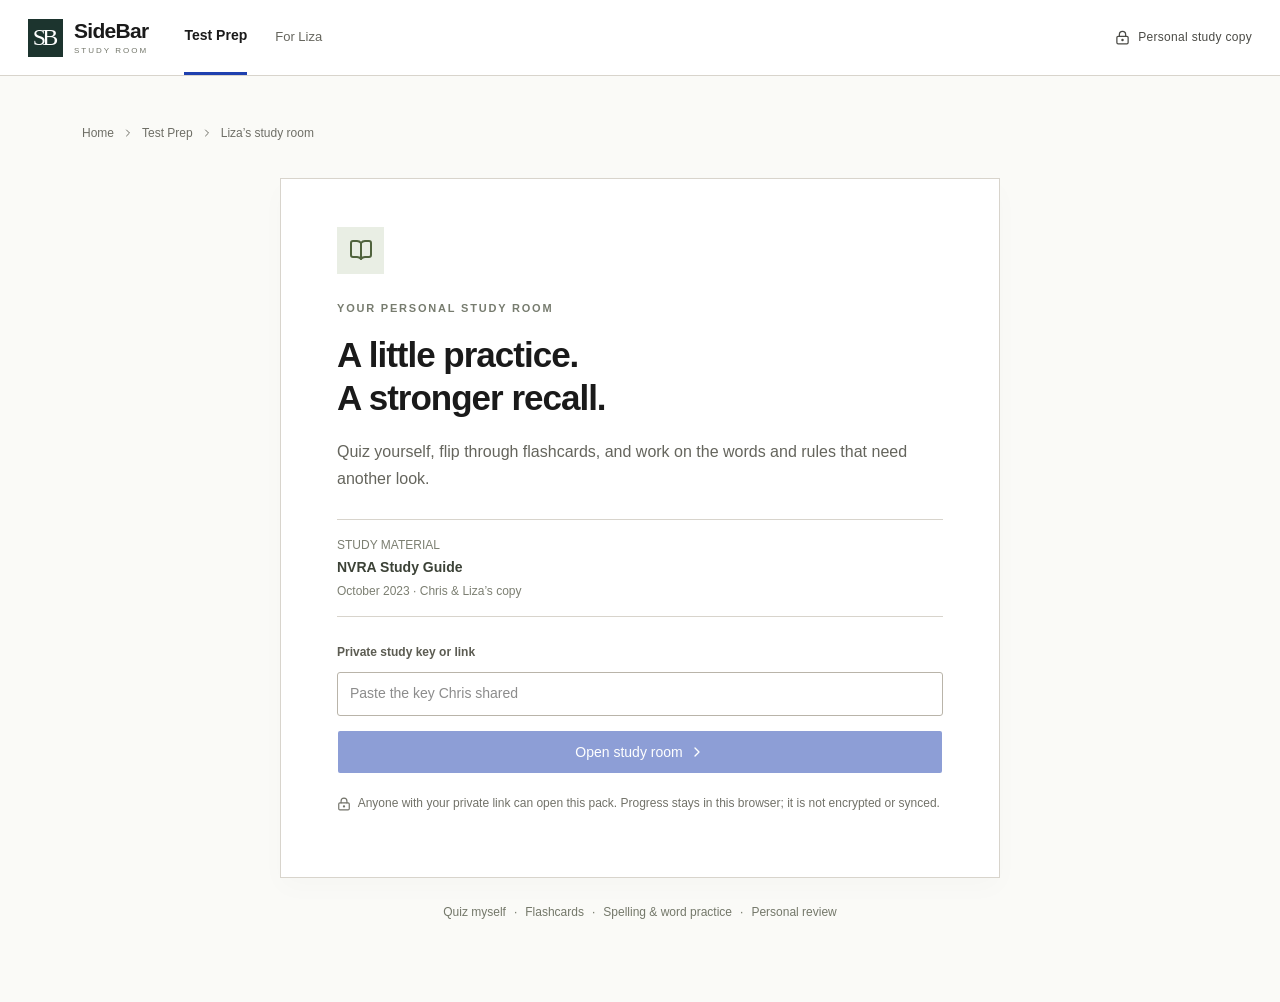
==== index.html @ a6dcaf0e "Publish encrypted personal study room" ====
<!doctype html>
<html lang="en"><head><meta charset="UTF-8"><meta name="viewport" content="width=device-width, initial-scale=1.0"><meta name="theme-color" content="#1E40AF"><meta name="robots" content="noindex,nofollow"><meta name="referrer" content="no-referrer"><meta name="description" content="Liza’s private SideBar study room: recall, review, and practice."><title>SideBar Study Room · Liza</title><link rel="icon" href="data:,">  <script type="module" crossorigin src="./assets/index-Ciuq599Y.js"></script>
  <link rel="stylesheet" crossorigin href="./assets/index-B7r6rp9U.css">
</head><body><div id="root"></div></body></html>
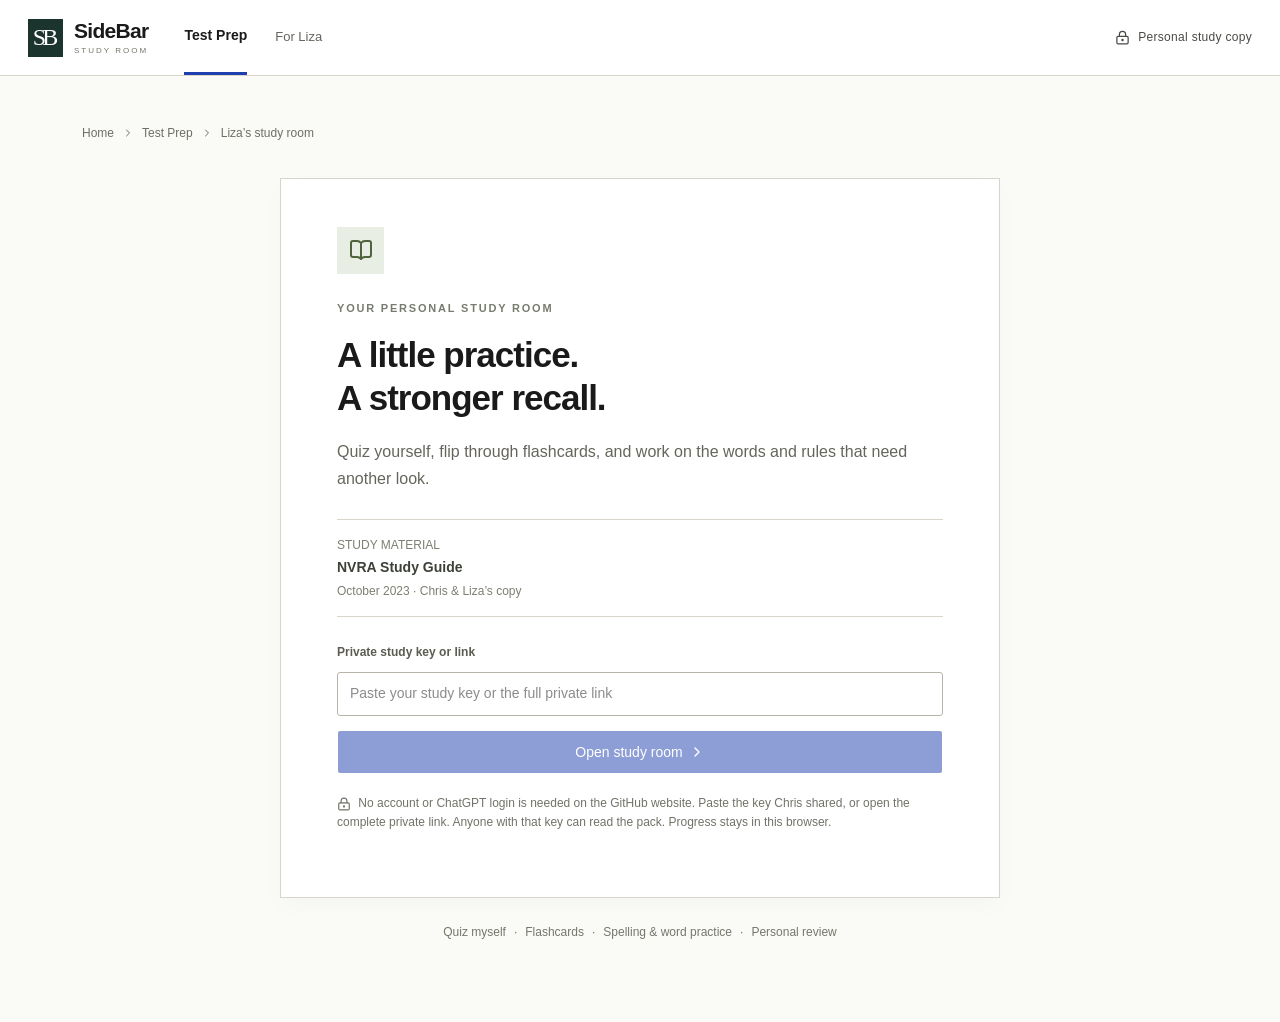
==== commit bf373c48: "Fix automatic unlock for existing tabs and add loading timeout" ====
--- a/index.html
+++ b/index.html
@@ -1,4 +1,4 @@
 <!doctype html>
-<html lang="en"><head><meta charset="UTF-8"><meta name="viewport" content="width=device-width, initial-scale=1.0"><meta name="theme-color" content="#1E40AF"><meta name="robots" content="noindex,nofollow"><meta name="referrer" content="no-referrer"><meta name="description" content="Liza’s private SideBar study room: recall, review, and practice."><title>SideBar Study Room · Liza</title><link rel="icon" href="data:,">  <script type="module" crossorigin src="./assets/index-Ciuq599Y.js"></script>
+<html lang="en"><head><meta charset="UTF-8"><meta name="viewport" content="width=device-width, initial-scale=1.0"><meta name="theme-color" content="#1E40AF"><meta name="robots" content="noindex,nofollow"><meta name="referrer" content="no-referrer"><meta name="description" content="Liza’s private SideBar study room: recall, review, and practice."><title>SideBar Study Room · Liza</title><link rel="icon" href="data:,">  <script type="module" crossorigin src="./assets/index-gXl28SLH.js"></script>
   <link rel="stylesheet" crossorigin href="./assets/index-B7r6rp9U.css">
 </head><body><div id="root"></div></body></html>
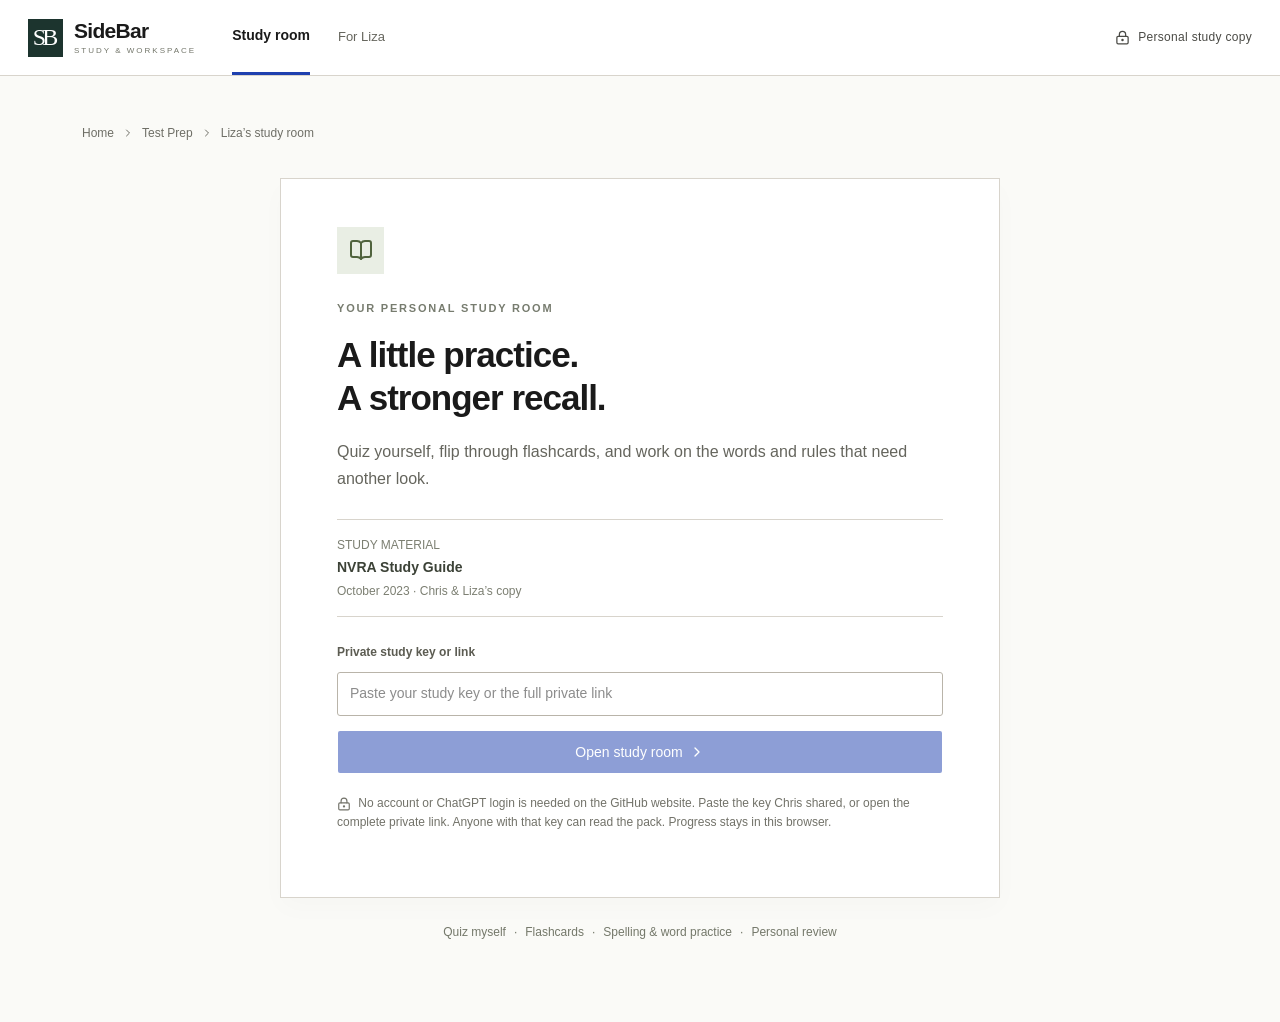
==== commit cbf21384: "Publish free SideBar workspace and CourtSim with encrypted study content" ====
--- a/index.html
+++ b/index.html
@@ -1,4 +1,4 @@
 <!doctype html>
-<html lang="en"><head><meta charset="UTF-8"><meta name="viewport" content="width=device-width, initial-scale=1.0"><meta name="theme-color" content="#1E40AF"><meta name="robots" content="noindex,nofollow"><meta name="referrer" content="no-referrer"><meta name="description" content="Liza’s private SideBar study room: recall, review, and practice."><title>SideBar Study Room · Liza</title><link rel="icon" href="data:,">  <script type="module" crossorigin src="./assets/index-gXl28SLH.js"></script>
-  <link rel="stylesheet" crossorigin href="./assets/index-B7r6rp9U.css">
+<html lang="en"><head><meta charset="UTF-8"><meta name="viewport" content="width=device-width, initial-scale=1.0"><meta name="theme-color" content="#1E40AF"><meta name="robots" content="noindex,nofollow"><meta name="referrer" content="no-referrer"><meta name="description" content="SideBar for Liza: study, source review, practice and an encrypted shared workspace."><title>SideBar · Liza’s Study Workspace</title><link rel="icon" href="data:,">  <script type="module" crossorigin src="./assets/index-SV2AcOSp.js"></script>
+  <link rel="stylesheet" crossorigin href="./assets/index-Dp8zLU5F.css">
 </head><body><div id="root"></div></body></html>
--- a/assets/index-Dp8zLU5F.css
+++ b/assets/index-Dp8zLU5F.css
@@ -0,0 +1 @@
+.workspace{color:#253140;font-family:Segoe UI,Arial,sans-serif}.ws-nav{background:#fbfcfe;border-bottom:1px solid #cbd5dc;flex-wrap:wrap;gap:4px;padding:10px max(18px,50vw - 610px);display:flex}.ws-nav button{font-size:14px}.ws-status{color:#244e6e;background:#eaf2f9;border-bottom:1px solid #cfdfed;align-items:center;gap:16px;padding:8px max(20px,50vw - 590px);font-size:14px;display:flex}.ws-status>span:first-child{align-items:center;gap:6px;display:flex}.ws-status button{text-decoration:underline}.ws-budget{margin-left:auto}.ws-main{max-width:1180px;margin:0 auto;padding:18px 24px 28px}.ws-toolbar{color:#596575;align-items:center;gap:5px;font-size:14px;display:flex}.ws-toolbar>span{margin-left:12px}.ws-heading{justify-content:space-between;align-items:center;gap:18px;margin:20px 0 24px;display:flex}.ws-heading h1{letter-spacing:-.6px;margin:7px 0;font-size:30px;font-weight:650;line-height:1.2}.ws-main p{margin:10px 0;font-size:16px;line-height:1.55}.ws-main h2{margin:24px 0 14px;font-size:21px;font-weight:650}.ws-main h3{font-size:18px;font-weight:600}.ws-meta{color:#5a6979;font-size:14px}.ws-home-grid{grid-template-columns:repeat(3,minmax(0,1fr));gap:14px;margin:18px 0 28px;display:grid}.ws-home-card{text-align:left;background:#fff;border:1px solid #bacbd8;border-top:3px solid #356e9a;flex-direction:column;gap:12px;min-height:160px;padding:24px 22px;display:flex;position:relative;box-shadow:0 2px 4px #283c4a08}.ws-home-card:hover{background:#f0f7ff;border-color:#3c77a7}.ws-home-card strong{color:#1c507d;font-size:21px;font-weight:600}.ws-home-card span{color:#586573;padding-right:15px;font-size:16px;line-height:1.5}.ws-home-card>svg{position:absolute;bottom:20px;right:14px}.ws-links{flex-wrap:wrap;gap:9px;margin:16px 0;display:flex}.ws-row{flex-wrap:wrap;align-items:center;gap:12px;display:flex}.ws-row>h3{flex:1}.ws-form{background:#fff;border:1px solid #c8d4dd;gap:18px;margin:20px 0;padding:24px;display:grid}.ws-form>button{justify-self:start}.ws-main label{flex-direction:column;gap:7px;margin:10px 0;font-size:15px;font-weight:600;display:flex}.ws-main input:not([type=checkbox]):not([type=range]),.ws-main textarea,.ws-main select{color:#253140;background:#fff;border:1px solid #9eafb9;border-radius:3px;min-width:0;max-width:100%;padding:10px 12px;font:400 16px/1.5 Segoe UI,sans-serif}.ws-main input:focus,.ws-main textarea:focus{outline-offset:2px;outline:2px solid #2b72b5}.ws-main textarea{resize:vertical;width:100%;min-height:115px}.ws-main .ws-large{min-height:300px}.ws-check{align-items:center;flex-direction:row!important;gap:10px!important;font-weight:400!important}.ws-check input{accent-color:#235d94;width:18px;height:18px}.ws-card{background:#fff;border:1px solid #cad5dd;border-radius:4px;margin:18px 0;padding:24px}.ws-card h2:first-child{margin-top:0}.ws-quote{white-space:pre-wrap;border-left:3px solid #9cb5cb;padding-left:16px}.ws-disclosure{color:#5e6a75;font-size:14px!important}.ws-warning{color:#74551f;background:#fff8e8;border-left:4px solid #b28630;padding:12px 15px}.ws-empty{text-align:center;background:#fcfdff;border:1px dashed #b5c5d2;margin-top:24px;padding:45px 20px}.ws-empty>svg{color:#7392aa;width:32px;height:32px;margin:auto}.ws-upload{text-align:center;cursor:pointer;border:2px dashed #9bb4c8;align-items:center;padding:30px;position:relative}.ws-upload span{color:#617082;font-weight:400}.ws-upload input{max-width:90%;border:0!important}.ws-two{grid-template-columns:1fr 1fr;gap:20px;display:grid}.ws-page-review{max-height:500px;margin:18px 0;padding-right:12px;overflow:auto}.ws-page-review textarea{min-height:190px}.ws-source-dialog{max-width:min(900px,95vw)!important}.ws-source-dialog pre{white-space:pre-wrap;background:#fafcfe;border:1px solid #d1dce3;max-height:65vh;padding:20px;font:16px/1.6 Segoe UI,sans-serif;overflow:auto}.ws-code{white-space:pre-wrap;word-break:break-all;background:#eef3f8;padding:16px;font:14px/1.6 monospace}.ws-job{z-index:5;background:#e8f3fd;border:1px solid #8aafca;margin:24px 0;padding:18px;position:sticky;bottom:10px;box-shadow:0 4px 20px #18364b15}.ws-job-failed,.ws-job-cancelled{background:#fff5e8;border-color:#d4b374}.ws-job-completed{background:#eaf5ef;border-color:#9ac2aa}.ws-game{background:#10141b;border:1px solid #aabbc8;width:100%;height:78vh;min-height:520px;margin:12px 0}.ws-main ul{padding-left:22px;font-size:16px;line-height:1.7;list-style:outside}.ws-main audio{width:100%}.ws-footer{color:#275c84;border-top:1px solid #c6d1d9;justify-content:space-between;margin-top:40px;padding-top:14px;font-size:14px;display:flex}.ws-card details{margin-top:16px;font-size:14px}.ws-main button:focus-visible{outline-offset:3px;outline:3px solid #4186b7}@media (width<=900px){.ws-home-grid{grid-template-columns:1fr 1fr}.ws-two{grid-template-columns:1fr}.ws-heading{flex-direction:column;align-items:flex-start;gap:4px}.ws-nav{padding:8px 12px}.ws-status{flex-wrap:wrap;padding:8px 16px}.ws-budget{margin-left:0}.ws-main{padding:14px 16px}}@media (width<=560px){.ws-home-grid{grid-template-columns:1fr}.ws-home-card{min-height:130px;padding:20px}.ws-form,.ws-card{padding:18px}.ws-row{flex-direction:column;align-items:flex-start}.ws-main h1{font-size:27px}.ws-game{min-height:450px}.ws-status{gap:8px}.ws-status span{font-size:13px}.ws-nav button{padding:8px!important}}@layer properties{@supports (((-webkit-hyphens:none)) and (not (margin-trim:inline))) or ((-moz-orient:inline) and (not (color:rgb(from red r g b)))){:root,:host{--shimmer-angle:20deg}*,:before,:after,::backdrop{--tw-translate-x:0;--tw-translate-y:0;--tw-translate-z:0;--tw-rotate-x:initial;--tw-rotate-y:initial;--tw-rotate-z:initial;--tw-skew-x:initial;--tw-skew-y:initial;--tw-scroll-snap-strictness:proximity;--tw-space-x-reverse:0;--tw-border-style:solid;--tw-leading:initial;--tw-font-weight:initial;--tw-tracking:initial;--tw-ordinal:initial;--tw-slashed-zero:initial;--tw-numeric-figure:initial;--tw-numeric-spacing:initial;--tw-numeric-fraction:initial;--tw-shadow:0 0 #0000;--tw-shadow-color:initial;--tw-shadow-alpha:100%;--tw-inset-shadow:0 0 #0000;--tw-inset-shadow-color:initial;--tw-inset-shadow-alpha:100%;--tw-ring-color:initial;--tw-ring-shadow:0 0 #0000;--tw-inset-ring-color:initial;--tw-inset-ring-shadow:0 0 #0000;--tw-ring-inset:initial;--tw-ring-offset-width:0px;--tw-ring-offset-color:#fff;--tw-ring-offset-shadow:0 0 #0000;--tw-outline-style:solid;--tw-blur:initial;--tw-brightness:initial;--tw-contrast:initial;--tw-grayscale:initial;--tw-hue-rotate:initial;--tw-invert:initial;--tw-opacity:initial;--tw-saturate:initial;--tw-sepia:initial;--tw-drop-shadow:initial;--tw-drop-shadow-color:initial;--tw-drop-shadow-alpha:100%;--tw-drop-shadow-size:initial;--tw-duration:initial;--tw-ease:initial;--tw-content:"";--tw-scale-x:1;--tw-scale-y:1;--tw-scale-z:1;--tw-backdrop-blur:initial;--tw-backdrop-brightness:initial;--tw-backdrop-contrast:initial;--tw-backdrop-grayscale:initial;--tw-backdrop-hue-rotate:initial;--tw-backdrop-invert:initial;--tw-backdrop-opacity:initial;--tw-backdrop-saturate:initial;--tw-backdrop-sepia:initial;--tw-animation-delay:0s;--tw-animation-direction:normal;--tw-animation-duration:initial;--tw-animation-fill-mode:none;--tw-animation-iteration-count:1;--tw-enter-blur:0;--tw-enter-opacity:1;--tw-enter-rotate:0;--tw-enter-scale:1;--tw-enter-translate-x:0;--tw-enter-translate-y:0;--tw-exit-blur:0;--tw-exit-opacity:1;--tw-exit-rotate:0;--tw-exit-scale:1;--tw-exit-translate-x:0;--tw-exit-translate-y:0;--scroll-fade-t:0px;--scroll-fade-b:0px;--scroll-fade-s:0px;--scroll-fade-e:0px;--scroll-fade-mask:initial;--shimmer-image:initial;--shimmer-text-fill:initial}}}@layer theme{:root,:host{--font-sans:var(--font-geist-sans);--color-black:#000;--color-white:#fff;--spacing:.25rem;--container-xs:20rem;--container-sm:24rem;--text-xs:.75rem;--text-xs--line-height:calc(1 / .75);--text-sm:.875rem;--text-sm--line-height:calc(1.25 / .875);--text-base:1rem;--text-base--line-height:calc(1.5 / 1);--font-weight-normal:400;--font-weight-medium:500;--tracking-tight:-.025em;--tracking-widest:.1em;--leading-tight:1.25;--leading-snug:1.375;--leading-normal:1.5;--leading-relaxed:1.625;--radius-md:calc(var(--radius) * .8);--ease-in-out:cubic-bezier(.4, 0, .2, 1);--animate-spin:spin 1s linear infinite;--animate-pulse:pulse 2s cubic-bezier(.4, 0, .6, 1) infinite;--blur-xs:4px;--aspect-video:16 / 9;--default-transition-duration:.15s;--default-transition-timing-function:cubic-bezier(.4, 0, .2, 1);--default-font-family:var(--font-geist-sans);--default-mono-font-family:var(--font-geist-mono);--color-border:var(--border);--color-popover:var(--popover)}}@layer base{*,:after,:before,::backdrop{box-sizing:border-box;border:0 solid;margin:0;padding:0}::file-selector-button{box-sizing:border-box;border:0 solid;margin:0;padding:0}html,:host{-webkit-text-size-adjust:100%;tab-size:4;line-height:1.5;font-family:var(--default-font-family,ui-sans-serif, system-ui, sans-serif, "Apple Color Emoji", "Segoe UI Emoji", "Segoe UI Symbol", "Noto Color Emoji");font-feature-settings:var(--default-font-feature-settings,normal);font-variation-settings:var(--default-font-variation-settings,normal);-webkit-tap-highlight-color:transparent}hr{height:0;color:inherit;border-top-width:1px}abbr:where([title]){-webkit-text-decoration:underline dotted;text-decoration:underline dotted}h1,h2,h3,h4,h5,h6{font-size:inherit;font-weight:inherit}a{color:inherit;-webkit-text-decoration:inherit;-webkit-text-decoration:inherit;-webkit-text-decoration:inherit;-webkit-text-decoration:inherit;text-decoration:inherit}b,strong{font-weight:bolder}code,kbd,samp,pre{font-family:var(--default-mono-font-family,ui-monospace, SFMono-Regular, Menlo, Monaco, Consolas, "Liberation Mono", "Courier New", monospace);font-feature-settings:var(--default-mono-font-feature-settings,normal);font-variation-settings:var(--default-mono-font-variation-settings,normal);font-size:1em}small{font-size:80%}sub,sup{vertical-align:baseline;font-size:75%;line-height:0;position:relative}sub{bottom:-.25em}sup{top:-.5em}table{text-indent:0;border-color:inherit;border-collapse:collapse}:-moz-focusring{outline:auto}progress{vertical-align:baseline}summary{display:list-item}ol,ul,menu{list-style:none}img,svg,video,canvas,audio,iframe,embed,object{vertical-align:middle;display:block}img,video{max-width:100%;height:auto}button,input,select,optgroup,textarea{font:inherit;font-feature-settings:inherit;font-variation-settings:inherit;letter-spacing:inherit;color:inherit;opacity:1;background-color:#0000;border-radius:0}::file-selector-button{font:inherit;font-feature-settings:inherit;font-variation-settings:inherit;letter-spacing:inherit;color:inherit;opacity:1;background-color:#0000;border-radius:0}:where(select:is([multiple],[size])) optgroup{font-weight:bolder}:where(select:is([multiple],[size])) optgroup option{padding-inline-start:20px}::file-selector-button{margin-inline-end:4px}::placeholder{opacity:1}@supports (not ((-webkit-appearance:-apple-pay-button))) or (contain-intrinsic-size:1px){::placeholder{color:currentColor}@supports (color:color-mix(in lab, red, red)){::placeholder{color:color-mix(in oklab, currentcolor 50%, transparent)}}}textarea{resize:vertical}::-webkit-search-decoration{-webkit-appearance:none}::-webkit-date-and-time-value{min-height:1lh;text-align:inherit}::-webkit-datetime-edit{display:inline-flex}::-webkit-datetime-edit-fields-wrapper{padding:0}::-webkit-datetime-edit{padding-block:0}::-webkit-datetime-edit-year-field{padding-block:0}::-webkit-datetime-edit-month-field{padding-block:0}::-webkit-datetime-edit-day-field{padding-block:0}::-webkit-datetime-edit-hour-field{padding-block:0}::-webkit-datetime-edit-minute-field{padding-block:0}::-webkit-datetime-edit-second-field{padding-block:0}::-webkit-datetime-edit-millisecond-field{padding-block:0}::-webkit-datetime-edit-meridiem-field{padding-block:0}::-webkit-calendar-picker-indicator{line-height:1}:-moz-ui-invalid{box-shadow:none}button,input:where([type=button],[type=reset],[type=submit]){appearance:button}::file-selector-button{appearance:button}::-webkit-inner-spin-button{height:auto}::-webkit-outer-spin-button{height:auto}[hidden]:where(:not([hidden=until-found])){display:none!important}*{border-color:var(--border);outline-color:var(--ring)}@supports (color:color-mix(in lab, red, red)){*{outline-color:color-mix(in oklab, var(--ring) 50%, transparent)}}body{background-color:var(--background);color:var(--foreground)}html{font-family:var(--font-geist-sans)}}@layer components;@layer utilities{.\@container\/card-header{container:card-header/inline-size}.\@container\/field-group{container:field-group/inline-size}.pointer-events-auto{pointer-events:auto}.pointer-events-none{pointer-events:none}.collapse{visibility:collapse}.invisible{visibility:hidden}.visible{visibility:visible}.sr-only{clip-path:inset(50%);white-space:nowrap;border-width:0;width:1px;height:1px;margin:-1px;padding:0;position:absolute;overflow:hidden}.absolute{position:absolute}.fixed{position:fixed}.relative{position:relative}.static{position:static}.inset-0{inset:calc(var(--spacing) * 0)}.inset-x-0{inset-inline:calc(var(--spacing) * 0)}.inset-x-4{inset-inline:calc(var(--spacing) * 4)}.inset-y-0{inset-block:calc(var(--spacing) * 0)}.inset-s-1\/2{inset-inline-start:50%}.start{inset-inline-start:var(--spacing)}.end{inset-inline-end:var(--spacing)}.-top-12{top:calc(var(--spacing) * -12)}.top-0{top:calc(var(--spacing) * 0)}.top-1\.5{top:calc(var(--spacing) * 1.5)}.top-1\/2{top:50%}.top-1\/3{top:33.3333%}.top-2{top:calc(var(--spacing) * 2)}.top-3{top:calc(var(--spacing) * 3)}.top-3\.5{top:calc(var(--spacing) * 3.5)}.top-\[60\%\]{top:60%}.top-full{top:100%}.top-px{top:1px}.-right-12{right:calc(var(--spacing) * -12)}.right-0{right:calc(var(--spacing) * 0)}.right-1{right:calc(var(--spacing) * 1)}.right-2{right:calc(var(--spacing) * 2)}.right-2\.5{right:calc(var(--spacing) * 2.5)}.right-3{right:calc(var(--spacing) * 3)}.-bottom-12{bottom:calc(var(--spacing) * -12)}.bottom-0{bottom:calc(var(--spacing) * 0)}.bottom-4{bottom:calc(var(--spacing) * 4)}.-left-12{left:calc(var(--spacing) * -12)}.left-1\.5{left:calc(var(--spacing) * 1.5)}.left-1\/2{left:50%}.left-3{left:calc(var(--spacing) * 3)}.isolate{isolation:isolate}.z-0{z-index:0}.z-1{z-index:1}.z-10{z-index:10}.z-20{z-index:20}.z-50{z-index:50}.z-\[calc\(1000-var\(--toast-index\)\)\]{z-index:calc(1000 - var(--toast-index))}.order-first{order:-9999}.order-last{order:9999}.col-start-2{grid-column-start:2}.row-span-2{grid-row:span 2/span 2}.row-start-1{grid-row-start:1}.container{width:100%}@media (width>=40rem){.container{max-width:40rem}}@media (width>=48rem){.container{max-width:48rem}}@media (width>=64rem){.container{max-width:64rem}}@media (width>=80rem){.container{max-width:80rem}}@media (width>=96rem){.container{max-width:96rem}}.m-\(--drawer-inset\,0px\){margin:var(--drawer-inset,0px)}.-mx-1{margin-inline:calc(var(--spacing) * -1)}.-mx-4{margin-inline:calc(var(--spacing) * -4)}.mx-2{margin-inline:calc(var(--spacing) * 2)}.mx-3\.5{margin-inline:calc(var(--spacing) * 3.5)}.mx-auto{margin-inline:auto}.-my-2{margin-block:calc(var(--spacing) * -2)}.my-0\.5{margin-block:calc(var(--spacing) * .5)}.my-1{margin-block:calc(var(--spacing) * 1)}.my-2{margin-block:calc(var(--spacing) * 2)}.my-auto{margin-block:auto}.-mt-4{margin-top:calc(var(--spacing) * -4)}.mt-0\.5{margin-top:calc(var(--spacing) * .5)}.mt-2{margin-top:calc(var(--spacing) * 2)}.mt-4{margin-top:calc(var(--spacing) * 4)}.mt-auto{margin-top:auto}.-mb-4{margin-bottom:calc(var(--spacing) * -4)}.mb-1\.5{margin-bottom:calc(var(--spacing) * 1.5)}.mb-2{margin-bottom:calc(var(--spacing) * 2)}.-ml-1{margin-left:calc(var(--spacing) * -1)}.-ml-4{margin-left:calc(var(--spacing) * -4)}.ml-1{margin-left:calc(var(--spacing) * 1)}.ml-4{margin-left:calc(var(--spacing) * 4)}.ml-auto{margin-left:auto}.line-clamp-1{-webkit-line-clamp:1;-webkit-box-orient:vertical;display:-webkit-box;overflow:hidden}.line-clamp-2{-webkit-line-clamp:2;-webkit-box-orient:vertical;display:-webkit-box;overflow:hidden}.no-scrollbar{-ms-overflow-style:none;scrollbar-width:none}.no-scrollbar::-webkit-scrollbar{display:none}.block{display:block}.flex{display:flex}.grid{display:grid}.hidden{display:none}.inline{display:inline}.inline-flex{display:inline-flex}.table{display:table}.table-caption{display:table-caption}.table-cell{display:table-cell}.table-row{display:table-row}.field-sizing-content{field-sizing:content}.aspect-\(--ratio\){aspect-ratio:var(--ratio)}.aspect-square{aspect-ratio:1}.aspect-video{aspect-ratio:var(--aspect-video)}.size-\(--cell-size\){width:var(--cell-size);height:var(--cell-size)}.size-2{width:calc(var(--spacing) * 2);height:calc(var(--spacing) * 2)}.size-2\.5{width:calc(var(--spacing) * 2.5);height:calc(var(--spacing) * 2.5)}.size-3{width:calc(var(--spacing) * 3);height:calc(var(--spacing) * 3)}.size-4{width:calc(var(--spacing) * 4);height:calc(var(--spacing) * 4)}.size-5{width:calc(var(--spacing) * 5);height:calc(var(--spacing) * 5)}.size-6{width:calc(var(--spacing) * 6);height:calc(var(--spacing) * 6)}.size-7{width:calc(var(--spacing) * 7);height:calc(var(--spacing) * 7)}.size-8{width:calc(var(--spacing) * 8);height:calc(var(--spacing) * 8)}.size-9{width:calc(var(--spacing) * 9);height:calc(var(--spacing) * 9)}.size-10{width:calc(var(--spacing) * 10);height:calc(var(--spacing) * 10)}.size-auto{width:auto;height:auto}.size-full{width:100%;height:100%}.h-\(--accordion-panel-height\){height:var(--accordion-panel-height)}.h-\(--cell-size\){height:var(--cell-size)}.h-\(--drawer-content-height\){height:var(--drawer-content-height)}.h-\(--height\){height:var(--height)}.h-\(--popup-height\){height:var(--popup-height)}.h-\(--positioner-height\){height:var(--positioner-height)}.h-1{height:calc(var(--spacing) * 1)}.h-1\.5{height:calc(var(--spacing) * 1.5)}.h-2{height:calc(var(--spacing) * 2)}.h-2\.5{height:calc(var(--spacing) * 2.5)}.h-4{height:calc(var(--spacing) * 4)}.h-5{height:calc(var(--spacing) * 5)}.h-6{height:calc(var(--spacing) * 6)}.h-7{height:calc(var(--spacing) * 7)}.h-8{height:calc(var(--spacing) * 8)}.h-8\!{height:calc(var(--spacing) * 8)!important}.h-9{height:calc(var(--spacing) * 9)}.h-10{height:calc(var(--spacing) * 10)}.h-12{height:calc(var(--spacing) * 12)}.h-\[calc\(--spacing\(5\.25\)\)\]{height:calc(calc(var(--spacing) * 5.25))}.h-\[calc\(100\%-1px\)\]{height:calc(100% - 1px)}.h-auto{height:auto}.h-full{height:100%}.h-max{height:max-content}.h-px{height:1px}.h-svh{height:100svh}.max-h-\(--available-height\){max-height:var(--available-height)}.max-h-\(--drawer-content-max-height\,none\){max-height:var(--drawer-content-max-height,none)}.max-h-72{max-height:calc(var(--spacing) * 72)}.max-h-\[min\(calc\(--spacing\(72\)---spacing\(9\)\)\,calc\(var\(--available-height\)---spacing\(9\)\)\)\]{max-height:min(calc(calc(var(--spacing) * 72) - calc(var(--spacing) * 9)), calc(var(--available-height) - calc(var(--spacing) * 9)))}.min-h-0{min-height:calc(var(--spacing) * 0)}.min-h-4{min-height:calc(var(--spacing) * 4)}.min-h-8{min-height:calc(var(--spacing) * 8)}.min-h-16{min-height:calc(var(--spacing) * 16)}.min-h-dvh{min-height:100dvh}.min-h-full{min-height:100%}.min-h-svh{min-height:100svh}.w-\(--anchor-width\){width:var(--anchor-width)}.w-\(--cell-size\){width:var(--cell-size)}.w-\(--drawer-content-width\,auto\){width:var(--drawer-content-width,auto)}.w-\(--popup-width\){width:var(--popup-width)}.w-\(--positioner-width\){width:var(--positioner-width)}.w-\(--sidebar-width\){width:var(--sidebar-width)}.w-0{width:calc(var(--spacing) * 0)}.w-1{width:calc(var(--spacing) * 1)}.w-2{width:calc(var(--spacing) * 2)}.w-2\.5{width:calc(var(--spacing) * 2.5)}.w-4{width:calc(var(--spacing) * 4)}.w-5{width:calc(var(--spacing) * 5)}.w-10{width:calc(var(--spacing) * 10)}.w-24{width:calc(var(--spacing) * 24)}.w-64{width:calc(var(--spacing) * 64)}.w-72{width:calc(var(--spacing) * 72)}.w-auto{width:auto}.w-fit{width:fit-content}.w-full{width:100%}.w-max{width:max-content}.w-px{width:1px}.max-w-\(--available-width\){max-width:var(--available-width)}.max-w-\(--skeleton-width\){max-width:var(--skeleton-width)}.max-w-\[80\%\]{max-width:80%}.max-w-\[calc\(100\%-2rem\)\]{max-width:calc(100% - 2rem)}.max-w-full{max-width:100%}.max-w-max{max-width:max-content}.max-w-sm{max-width:var(--container-sm)}.max-w-xs{max-width:var(--container-xs)}.min-w-\(--cell-size\){min-width:var(--cell-size)}.min-w-0{min-width:calc(var(--spacing) * 0)}.min-w-5{min-width:calc(var(--spacing) * 5)}.min-w-7{min-width:calc(var(--spacing) * 7)}.min-w-8{min-width:calc(var(--spacing) * 8)}.min-w-9{min-width:calc(var(--spacing) * 9)}.min-w-16{min-width:calc(var(--spacing) * 16)}.min-w-32{min-width:calc(var(--spacing) * 32)}.min-w-36{min-width:calc(var(--spacing) * 36)}.min-w-40{min-width:calc(var(--spacing) * 40)}.min-w-\[96px\]{min-width:96px}.min-w-\[calc\(var\(--anchor-width\)\+--spacing\(7\)\)\]{min-width:calc(var(--anchor-width) + calc(var(--spacing) * 7))}.flex-1{flex:1}.shrink-0{flex-shrink:0}.grow{flex-grow:1}.grow-0{flex-grow:0}.basis-full{flex-basis:100%}.caption-bottom{caption-side:bottom}.border-collapse{border-collapse:collapse}.origin-\(--transform-origin\){transform-origin:var(--transform-origin)}.origin-bottom{transform-origin:bottom}.-translate-x-1\/2{--tw-translate-x:calc(calc(1 / 2 * 100%) * -1);translate:var(--tw-translate-x) var(--tw-translate-y)}.-translate-x-px{--tw-translate-x:-1px;translate:var(--tw-translate-x) var(--tw-translate-y)}.translate-x-px{--tw-translate-x:1px;translate:var(--tw-translate-x) var(--tw-translate-y)}.-translate-y-1\/2{--tw-translate-y:calc(calc(1 / 2 * 100%) * -1);translate:var(--tw-translate-x) var(--tw-translate-y)}.-translate-y-3\/4{--tw-translate-y:calc(calc(3 / 4 * 100%) * -1);translate:var(--tw-translate-x) var(--tw-translate-y)}.translate-y-0{--tw-translate-y:calc(var(--spacing) * 0);translate:var(--tw-translate-x) var(--tw-translate-y)}.translate-y-3\/4{--tw-translate-y:calc(3 / 4 * 100%);translate:var(--tw-translate-x) var(--tw-translate-y)}.translate-y-\[calc\(-50\%-2px\)\]{--tw-translate-y:calc(-50% - 2px);translate:var(--tw-translate-x) var(--tw-translate-y)}.rotate-45{rotate:45deg}.rotate-90{rotate:90deg}.\[transform\:translateX\(var\(--toast-swipe-movement-x\)\)_translateY\(calc\(var\(--toast-swipe-movement-y\)-\(var\(--toast-index\)\*var\(--peek\)\)-\(var\(--shrink\)\*var\(--height\)\)\)\)_scale\(var\(--scale\)\)\]{transform:translateX(var(--toast-swipe-movement-x)) translateY(calc(var(--toast-swipe-movement-y) - (var(--toast-index) * var(--peek)) - (var(--shrink) * var(--height)))) scale(var(--scale))}.transform-\[translate3d\(var\(--translate-x\,0px\)\,var\(--translate-y\,0px\)\,0\)_scale\(var\(--stack-scale\)\)\]{transform:translate3d(var(--translate-x,0px),var(--translate-y,0px),0) scale(var(--stack-scale))}.scroll-fade-x{--_scroll-fade-size-s:var(--scroll-fade-s-size,var(--scroll-fade-size,min(12%, calc(var(--spacing) * 10))));--_scroll-fade-size-e:var(--scroll-fade-e-size,var(--scroll-fade-size,min(12%, calc(var(--spacing) * 10))));--scroll-fade-inline:linear-gradient(to right, transparent 0, #000 var(--scroll-fade-s,0px), #000 calc(100% - var(--scroll-fade-e,0px)), transparent 100%)}.scroll-fade-x:where([dir=rtl],[dir=rtl] *){--scroll-fade-inline:linear-gradient(to left, transparent 0, #000 var(--scroll-fade-s,0px), #000 calc(100% - var(--scroll-fade-e,0px)), transparent 100%)}.scroll-fade-x{-webkit-mask-image:var(--scroll-fade-mask,var(--scroll-fade-inline));-webkit-mask-image:var(--scroll-fade-mask,var(--scroll-fade-inline));-webkit-mask-image:var(--scroll-fade-mask,var(--scroll-fade-inline));-webkit-mask-image:var(--scroll-fade-mask,var(--scroll-fade-inline));mask-image:var(--scroll-fade-mask,var(--scroll-fade-inline));-webkit-mask-composite:source-in;-webkit-mask-composite:source-in;-webkit-mask-composite:source-in;-webkit-mask-repeat:no-repeat;mask-repeat:no-repeat;-webkit-mask-composite:source-in;mask-composite:intersect}@supports (animation-timeline:scroll()){.scroll-fade-x{animation:1ms ease-in-out scroll-fade-reveal-s,1ms ease-in-out scroll-fade-reveal-e;animation-timeline:scroll(self inline),scroll(self inline);animation-range:0 var(--scroll-fade-reveal,calc(var(--spacing) * 24)), calc(100% - var(--scroll-fade-reveal,calc(var(--spacing) * 24))) 100%;animation-fill-mode:both}}@supports not (animation-timeline:scroll()){.scroll-fade-x{--scroll-fade-s:var(--_scroll-fade-size-s);--scroll-fade-e:var(--_scroll-fade-size-e)}}.scroll-fade-b{--_scroll-fade-size-b:var(--scroll-fade-b-size,var(--scroll-fade-size,min(12%, calc(var(--spacing) * 10))));--scroll-fade-mask:linear-gradient(to bottom, #000 0, #000 calc(100% - var(--scroll-fade-b,0px)), transparent 100%);-webkit-mask-image:var(--scroll-fade-mask);-webkit-mask-image:var(--scroll-fade-mask);-webkit-mask-image:var(--scroll-fade-mask);-webkit-mask-image:var(--scroll-fade-mask);mask-image:var(--scroll-fade-mask);-webkit-mask-composite:source-in;-webkit-mask-composite:source-in;-webkit-mask-composite:source-in;-webkit-mask-repeat:no-repeat;mask-repeat:no-repeat;-webkit-mask-composite:source-in;mask-composite:intersect}@supports (animation-timeline:scroll()){.scroll-fade-b{animation:1ms ease-in-out scroll-fade-reveal-b;animation-timeline:scroll(self y);animation-range:calc(100% - var(--scroll-fade-reveal,calc(var(--spacing) * 24))) 100%;animation-fill-mode:both}}@supports not (animation-timeline:scroll()){.scroll-fade-b{--scroll-fade-b:var(--_scroll-fade-size-b)}}.animate-caret-blink{animation:1.25s ease-out infinite caret-blink}.animate-pulse{animation:var(--animate-pulse)}.animate-spin{animation:var(--animate-spin)}.cursor-default{cursor:default}.cursor-grab{cursor:grab}.cursor-text{cursor:text}.touch-manipulation{touch-action:manipulation}.touch-none{touch-action:none}.resize{resize:both}.resize-none{resize:none}.snap-x{scroll-snap-type:x var(--tw-scroll-snap-strictness)}.snap-mandatory{--tw-scroll-snap-strictness:mandatory}.scroll-my-1{scroll-margin-block:calc(var(--spacing) * 1)}.scroll-px-1{scroll-padding-inline:calc(var(--spacing) * 1)}.scroll-py-1{scroll-padding-block:calc(var(--spacing) * 1)}.list-disc{list-style-type:disc}.list-none{list-style-type:none}.appearance-none{appearance:none}.auto-rows-min{grid-auto-rows:min-content}.grid-rows-\[auto_1fr\]{grid-template-rows:auto 1fr}.flex-col{flex-direction:column}.flex-col-reverse{flex-direction:column-reverse}.flex-row{flex-direction:row}.flex-wrap{flex-wrap:wrap}.place-content-center{place-content:center}.place-items-center{place-items:center}.items-center{align-items:center}.items-end{align-items:flex-end}.items-start{align-items:flex-start}.items-stretch{align-items:stretch}.justify-between{justify-content:space-between}.justify-center{justify-content:center}.justify-start{justify-content:flex-start}.gap-\(--card-spacing\){gap:var(--card-spacing)}.gap-0{gap:calc(var(--spacing) * 0)}.gap-0\.5{gap:calc(var(--spacing) * .5)}.gap-1{gap:calc(var(--spacing) * 1)}.gap-1\.5{gap:calc(var(--spacing) * 1.5)}.gap-2{gap:calc(var(--spacing) * 2)}.gap-2\.5{gap:calc(var(--spacing) * 2.5)}.gap-3{gap:calc(var(--spacing) * 3)}.gap-4{gap:calc(var(--spacing) * 4)}.gap-5{gap:calc(var(--spacing) * 5)}.gap-6{gap:calc(var(--spacing) * 6)}.gap-\[--spacing\(var\(--gap\)\)\]{gap:calc(var(--spacing) * var(--gap))}:where(.-space-x-2>:not(:last-child)){--tw-space-x-reverse:0;margin-inline-start:calc(calc(var(--spacing) * -2) * var(--tw-space-x-reverse));margin-inline-end:calc(calc(var(--spacing) * -2) * calc(1 - var(--tw-space-x-reverse)))}.self-end{align-self:flex-end}.self-start{align-self:flex-start}.self-stretch{align-self:stretch}.justify-self-end{justify-self:flex-end}.truncate{text-overflow:ellipsis;white-space:nowrap;overflow:hidden}.overflow-auto{overflow:auto}.overflow-hidden{overflow:hidden}.overflow-x-auto{overflow-x:auto}.overflow-x-hidden{overflow-x:hidden}.overflow-y-auto{overflow-y:auto}.overscroll-contain{overscroll-behavior:contain}.overscroll-x-contain{overscroll-behavior-x:contain}.rounded{border-radius:.25rem}.rounded-\(--cell-radius\){border-radius:var(--cell-radius)}.rounded-2xl{border-radius:calc(var(--radius) * 1.8)}.rounded-4xl{border-radius:calc(var(--radius) * 2.6)}.rounded-\[2px\]{border-radius:2px}.rounded-\[4px\]{border-radius:4px}.rounded-\[calc\(var\(--radius\)-3px\)\]{border-radius:calc(var(--radius) - 3px)}.rounded-\[inherit\]{border-radius:inherit}.rounded-\[min\(var\(--radius-md\)\,10px\)\]{border-radius:min(var(--radius-md), 10px)}.rounded-\[min\(var\(--radius-md\)\,12px\)\]{border-radius:min(var(--radius-md), 12px)}.rounded-full{border-radius:2147483647px}.rounded-lg{border-radius:var(--radius)}.rounded-lg\!{border-radius:var(--radius)!important}.rounded-md{border-radius:calc(var(--radius) * .8)}.rounded-none{border-radius:0}.rounded-sm{border-radius:calc(var(--radius) * .6)}.rounded-xl{border-radius:calc(var(--radius) * 1.4)}.rounded-xl\!{border-radius:calc(var(--radius) * 1.4)!important}.rounded-t-xl{border-top-left-radius:calc(var(--radius) * 1.4);border-top-right-radius:calc(var(--radius) * 1.4)}.rounded-l-\(--cell-radius\){border-top-left-radius:var(--cell-radius);border-bottom-left-radius:var(--cell-radius)}.rounded-tl-sm{border-top-left-radius:calc(var(--radius) * .6)}.rounded-r-\(--cell-radius\){border-top-right-radius:var(--cell-radius);border-bottom-right-radius:var(--cell-radius)}.rounded-b-xl{border-bottom-right-radius:calc(var(--radius) * 1.4);border-bottom-left-radius:calc(var(--radius) * 1.4)}.border{border-style:var(--tw-border-style);border-width:1px}.border-0{border-style:var(--tw-border-style);border-width:0}.border-\[1\.5px\]{border-style:var(--tw-border-style);border-width:1.5px}.border-y{border-block-style:var(--tw-border-style);border-block-width:1px}.border-t{border-top-style:var(--tw-border-style);border-top-width:1px}.border-r{border-right-style:var(--tw-border-style);border-right-width:1px}.border-b{border-bottom-style:var(--tw-border-style);border-bottom-width:1px}.border-l{border-left-style:var(--tw-border-style);border-left-width:1px}.border-dashed{--tw-border-style:dashed;border-style:dashed}.border-none{--tw-border-style:none;border-style:none}.border-\(--color-border\){border-color:var(--color-border)}.border-border,.border-border\/50{border-color:var(--border)}@supports (color:color-mix(in lab, red, red)){.border-border\/50{border-color:color-mix(in oklab, var(--border) 50%, transparent)}}.border-input,.border-input\/30{border-color:var(--input)}@supports (color:color-mix(in lab, red, red)){.border-input\/30{border-color:color-mix(in oklab, var(--input) 30%, transparent)}}.border-ring{border-color:var(--ring)}.border-sidebar-border{border-color:var(--sidebar-border)}.border-transparent{border-color:#0000}.bg-\(--color-bg\){background-color:var(--color-bg)}.bg-\[Canvas\]{background-color:canvas}.bg-background{background-color:var(--background)}.bg-black\/10{background-color:#0000001a}@supports (color:color-mix(in lab, red, red)){.bg-black\/10{background-color:color-mix(in oklab, var(--color-black) 10%, transparent)}}.bg-border{background-color:var(--border)}.bg-card{background-color:var(--card)}.bg-destructive\/10{background-color:var(--destructive)}@supports (color:color-mix(in lab, red, red)){.bg-destructive\/10{background-color:color-mix(in oklab, var(--destructive) 10%, transparent)}}.bg-foreground{background-color:var(--foreground)}.bg-input,.bg-input\/30{background-color:var(--input)}@supports (color:color-mix(in lab, red, red)){.bg-input\/30{background-color:color-mix(in oklab, var(--input) 30%, transparent)}}.bg-muted,.bg-muted\/50{background-color:var(--muted)}@supports (color:color-mix(in lab, red, red)){.bg-muted\/50{background-color:color-mix(in oklab, var(--muted) 50%, transparent)}}.bg-popover{background-color:var(--popover)}.bg-primary{background-color:var(--primary)}.bg-primary-foreground{background-color:var(--primary-foreground)}.bg-secondary{background-color:var(--secondary)}.bg-sidebar{background-color:var(--sidebar)}.bg-sidebar-border{background-color:var(--sidebar-border)}.bg-transparent{background-color:#0000}.bg-white{background-color:var(--color-white)}.bg-clip-padding{background-clip:padding-box}.fill-foreground{fill:var(--foreground)}.object-cover{object-fit:cover}.p-\(--card-spacing\){padding:var(--card-spacing)}.p-0{padding:calc(var(--spacing) * 0)}.p-1{padding:calc(var(--spacing) * 1)}.p-2{padding:calc(var(--spacing) * 2)}.p-2\.5{padding:calc(var(--spacing) * 2.5)}.p-4{padding:calc(var(--spacing) * 4)}.p-6{padding:calc(var(--spacing) * 6)}.p-\[3px\]{padding:3px}.p-px{padding:1px}.px-\(--card-spacing\){padding-inline:var(--card-spacing)}.px-\(--cell-size\){padding-inline:var(--cell-size)}.px-1{padding-inline:calc(var(--spacing) * 1)}.px-1\.5{padding-inline:calc(var(--spacing) * 1.5)}.px-2{padding-inline:calc(var(--spacing) * 2)}.px-2\.5{padding-inline:calc(var(--spacing) * 2.5)}.px-3{padding-inline:calc(var(--spacing) * 3)}.py-\(--card-spacing\){padding-block:var(--card-spacing)}.py-0\.5{padding-block:calc(var(--spacing) * .5)}.py-1{padding-block:calc(var(--spacing) * 1)}.py-1\.5{padding-block:calc(var(--spacing) * 1.5)}.py-2{padding-block:calc(var(--spacing) * 2)}.py-2\.5{padding-block:calc(var(--spacing) * 2.5)}.py-6{padding-block:calc(var(--spacing) * 6)}.py-\[2px\]{padding-block:2px}.pt-0{padding-top:calc(var(--spacing) * 0)}.pt-2{padding-top:calc(var(--spacing) * 2)}.pt-3{padding-top:calc(var(--spacing) * 3)}.pt-4{padding-top:calc(var(--spacing) * 4)}.pr-1\.5{padding-right:calc(var(--spacing) * 1.5)}.pr-1\.5\!{padding-right:calc(var(--spacing) * 1.5)!important}.pr-2{padding-right:calc(var(--spacing) * 2)}.pr-8{padding-right:calc(var(--spacing) * 8)}.pb-0{padding-bottom:calc(var(--spacing) * 0)}.pb-2{padding-bottom:calc(var(--spacing) * 2)}.pb-2\.5{padding-bottom:calc(var(--spacing) * 2.5)}.pb-3{padding-bottom:calc(var(--spacing) * 3)}.pl-1\.5{padding-left:calc(var(--spacing) * 1.5)}.pl-1\.5\!{padding-left:calc(var(--spacing) * 1.5)!important}.pl-2{padding-left:calc(var(--spacing) * 2)}.pl-2\.5{padding-left:calc(var(--spacing) * 2.5)}.pl-4{padding-left:calc(var(--spacing) * 4)}.pl-7{padding-left:calc(var(--spacing) * 7)}.text-center{text-align:center}.text-left{text-align:left}.align-middle{vertical-align:middle}.font-heading{font-family:var(--font-sans)}.font-mono{font-family:var(--font-geist-mono)}.font-sans{font-family:var(--font-geist-sans)}.text-base{font-size:var(--text-base);line-height:var(--tw-leading,var(--text-base--line-height))}.text-sm{font-size:var(--text-sm);line-height:var(--tw-leading,var(--text-sm--line-height))}.text-sm\/relaxed{font-size:var(--text-sm);line-height:var(--leading-relaxed)}.text-xs{font-size:var(--text-xs);line-height:var(--tw-leading,var(--text-xs--line-height))}.text-\[0\.8rem\]{font-size:.8rem}.leading-none{--tw-leading:1;line-height:1}.leading-normal{--tw-leading:var(--leading-normal);line-height:var(--leading-normal)}.leading-relaxed{--tw-leading:var(--leading-relaxed);line-height:var(--leading-relaxed)}.leading-snug{--tw-leading:var(--leading-snug);line-height:var(--leading-snug)}.leading-tight{--tw-leading:var(--leading-tight);line-height:var(--leading-tight)}.font-medium{--tw-font-weight:var(--font-weight-medium);font-weight:var(--font-weight-medium)}.font-normal{--tw-font-weight:var(--font-weight-normal);font-weight:var(--font-weight-normal)}.tracking-tight{--tw-tracking:var(--tracking-tight);letter-spacing:var(--tracking-tight)}.tracking-widest{--tw-tracking:var(--tracking-widest);letter-spacing:var(--tracking-widest)}.text-balance{text-wrap:balance}.wrap-break-word{overflow-wrap:break-word}.whitespace-nowrap{white-space:nowrap}.text-\[CanvasText\]{color:canvastext}.text-background{color:var(--background)}.text-card-foreground{color:var(--card-foreground)}.text-current{color:currentColor}.text-destructive{color:var(--destructive)}.text-foreground,.text-foreground\/60{color:var(--foreground)}@supports (color:color-mix(in lab, red, red)){.text-foreground\/60{color:color-mix(in oklab, var(--foreground) 60%, transparent)}}.text-muted-foreground{color:var(--muted-foreground)}.text-popover-foreground{color:var(--popover-foreground)}.text-primary{color:var(--primary)}.text-primary-foreground{color:var(--primary-foreground)}.text-secondary-foreground{color:var(--secondary-foreground)}.text-sidebar-foreground,.text-sidebar-foreground\/70{color:var(--sidebar-foreground)}@supports (color:color-mix(in lab, red, red)){.text-sidebar-foreground\/70{color:color-mix(in oklab, var(--sidebar-foreground) 70%, transparent)}}.lowercase{text-transform:lowercase}.italic{font-style:italic}.tabular-nums{--tw-numeric-spacing:tabular-nums;font-variant-numeric:var(--tw-ordinal,) var(--tw-slashed-zero,) var(--tw-numeric-figure,) var(--tw-numeric-spacing,) var(--tw-numeric-fraction,)}.underline-offset-4{text-underline-offset:4px}.opacity-0{opacity:0}.opacity-50{opacity:.5}.opacity-60{opacity:.6}.opacity-\[max\(var\(--drawer-overlay-min-opacity\,0\)\,calc\(1-var\(--drawer-swipe-progress\)\)\)\]{opacity:max(var(--drawer-overlay-min-opacity,0), calc(1 - var(--drawer-swipe-progress)))}.bg-blend-color{background-blend-mode:color}.shadow{--tw-shadow:0 1px 3px 0 var(--tw-shadow-color,#0000001a), 0 1px 2px -1px var(--tw-shadow-color,#0000001a);box-shadow:var(--tw-inset-shadow), var(--tw-inset-ring-shadow), var(--tw-ring-offset-shadow), var(--tw-ring-shadow), var(--tw-shadow)}.shadow-\[0_0_0_1px_var\(--sidebar-border\)\]{--tw-shadow:0 0 0 1px var(--tw-shadow-color,var(--sidebar-border));box-shadow:var(--tw-inset-shadow), var(--tw-inset-ring-shadow), var(--tw-ring-offset-shadow), var(--tw-ring-shadow), var(--tw-shadow)}.shadow-lg{--tw-shadow:0 10px 15px -3px var(--tw-shadow-color,#0000001a), 0 4px 6px -4px var(--tw-shadow-color,#0000001a);box-shadow:var(--tw-inset-shadow), var(--tw-inset-ring-shadow), var(--tw-ring-offset-shadow), var(--tw-ring-shadow), var(--tw-shadow)}.shadow-md{--tw-shadow:0 4px 6px -1px var(--tw-shadow-color,#0000001a), 0 2px 4px -2px var(--tw-shadow-color,#0000001a);box-shadow:var(--tw-inset-shadow), var(--tw-inset-ring-shadow), var(--tw-ring-offset-shadow), var(--tw-ring-shadow), var(--tw-shadow)}.shadow-none{--tw-shadow:0 0 #0000;box-shadow:var(--tw-inset-shadow), var(--tw-inset-ring-shadow), var(--tw-ring-offset-shadow), var(--tw-ring-shadow), var(--tw-shadow)}.shadow-none\!{--tw-shadow:0 0 #0000!important;box-shadow:var(--tw-inset-shadow), var(--tw-inset-ring-shadow), var(--tw-ring-offset-shadow), var(--tw-ring-shadow), var(--tw-shadow)!important}.shadow-xl{--tw-shadow:0 20px 25px -5px var(--tw-shadow-color,#0000001a), 0 8px 10px -6px var(--tw-shadow-color,#0000001a);box-shadow:var(--tw-inset-shadow), var(--tw-inset-ring-shadow), var(--tw-ring-offset-shadow), var(--tw-ring-shadow), var(--tw-shadow)}.ring{--tw-ring-shadow:var(--tw-ring-inset,) 0 0 0 calc(1px + var(--tw-ring-offset-width)) var(--tw-ring-color,currentcolor);box-shadow:var(--tw-inset-shadow), var(--tw-inset-ring-shadow), var(--tw-ring-offset-shadow), var(--tw-ring-shadow), var(--tw-shadow)}.ring-0{--tw-ring-shadow:var(--tw-ring-inset,) 0 0 0 calc(0px + var(--tw-ring-offset-width)) var(--tw-ring-color,currentcolor);box-shadow:var(--tw-inset-shadow), var(--tw-inset-ring-shadow), var(--tw-ring-offset-shadow), var(--tw-ring-shadow), var(--tw-shadow)}.ring-1{--tw-ring-shadow:var(--tw-ring-inset,) 0 0 0 calc(1px + var(--tw-ring-offset-width)) var(--tw-ring-color,currentcolor);box-shadow:var(--tw-inset-shadow), var(--tw-inset-ring-shadow), var(--tw-ring-offset-shadow), var(--tw-ring-shadow), var(--tw-shadow)}.ring-2{--tw-ring-shadow:var(--tw-ring-inset,) 0 0 0 calc(2px + var(--tw-ring-offset-width)) var(--tw-ring-color,currentcolor);box-shadow:var(--tw-inset-shadow), var(--tw-inset-ring-shadow), var(--tw-ring-offset-shadow), var(--tw-ring-shadow), var(--tw-shadow)}.ring-3{--tw-ring-shadow:var(--tw-ring-inset,) 0 0 0 calc(3px + var(--tw-ring-offset-width)) var(--tw-ring-color,currentcolor);box-shadow:var(--tw-inset-shadow), var(--tw-inset-ring-shadow), var(--tw-ring-offset-shadow), var(--tw-ring-shadow), var(--tw-shadow)}.ring-background{--tw-ring-color:var(--background)}.ring-card{--tw-ring-color:var(--card)}.ring-foreground\/10{--tw-ring-color:var(--foreground)}@supports (color:color-mix(in lab, red, red)){.ring-foreground\/10{--tw-ring-color:color-mix(in oklab, var(--foreground) 10%, transparent)}}.ring-ring\/50{--tw-ring-color:var(--ring)}@supports (color:color-mix(in lab, red, red)){.ring-ring\/50{--tw-ring-color:color-mix(in oklab, var(--ring) 50%, transparent)}}.ring-sidebar-ring{--tw-ring-color:var(--sidebar-ring)}.ring-offset-background{--tw-ring-offset-color:var(--background)}.outline-hidden{--tw-outline-style:none;outline-style:none}@media (forced-colors:active){.outline-hidden{outline-offset:2px;outline:2px solid #0000}}.outline{outline-style:var(--tw-outline-style);outline-width:1px}.filter{filter:var(--tw-blur,) var(--tw-brightness,) var(--tw-contrast,) var(--tw-grayscale,) var(--tw-hue-rotate,) var(--tw-invert,) var(--tw-saturate,) var(--tw-sepia,) var(--tw-drop-shadow,)}.transition{transition-property:color,background-color,border-color,outline-color,text-decoration-color,fill,stroke,--tw-gradient-from,--tw-gradient-via,--tw-gradient-to,opacity,box-shadow,transform,translate,scale,rotate,filter,-webkit-backdrop-filter,backdrop-filter,display,content-visibility,overlay,pointer-events;transition-timing-function:var(--tw-ease,var(--default-transition-timing-function));transition-duration:var(--tw-duration,var(--default-transition-duration))}.transition-\[color\,box-shadow\]{transition-property:color,box-shadow;transition-timing-function:var(--tw-ease,var(--default-transition-timing-function));transition-duration:var(--tw-duration,var(--default-transition-duration))}.transition-\[left\,right\,width\]{transition-property:left,right,width;transition-timing-function:var(--tw-ease,var(--default-transition-timing-function));transition-duration:var(--tw-duration,var(--default-transition-duration))}.transition-\[margin\,opacity\]{transition-property:margin,opacity;transition-timing-function:var(--tw-ease,var(--default-transition-timing-function));transition-duration:var(--tw-duration,var(--default-transition-duration))}.transition-\[opacity\,transform\,translate\]{transition-property:opacity,transform,translate;transition-timing-function:var(--tw-ease,var(--default-transition-timing-function));transition-duration:var(--tw-duration,var(--default-transition-duration))}.transition-\[opacity\,transform\,width\,height\,scale\,translate\]{transition-property:opacity,transform,width,height,scale,translate;transition-timing-function:var(--tw-ease,var(--default-transition-timing-function));transition-duration:var(--tw-duration,var(--default-transition-duration))}.transition-\[top\,left\,right\,bottom\]{transition-property:top,left,right,bottom;transition-timing-function:var(--tw-ease,var(--default-transition-timing-function));transition-duration:var(--tw-duration,var(--default-transition-duration))}.transition-\[transform\,height\,opacity\,filter\]{transition-property:transform,height,opacity,filter;transition-timing-function:var(--tw-ease,var(--default-transition-timing-function));transition-duration:var(--tw-duration,var(--default-transition-duration))}.transition-\[translate\,scale\,opacity\]{transition-property:translate,scale,opacity;transition-timing-function:var(--tw-ease,var(--default-transition-timing-function));transition-duration:var(--tw-duration,var(--default-transition-duration))}.transition-\[width\,height\,padding\]{transition-property:width,height,padding;transition-timing-function:var(--tw-ease,var(--default-transition-timing-function));transition-duration:var(--tw-duration,var(--default-transition-duration))}.transition-\[width\]{transition-property:width;transition-timing-function:var(--tw-ease,var(--default-transition-timing-function));transition-duration:var(--tw-duration,var(--default-transition-duration))}.transition-all{transition-property:all;transition-timing-function:var(--tw-ease,var(--default-transition-timing-function));transition-duration:var(--tw-duration,var(--default-transition-duration))}.transition-colors{transition-property:color,background-color,border-color,outline-color,text-decoration-color,fill,stroke,--tw-gradient-from,--tw-gradient-via,--tw-gradient-to;transition-timing-function:var(--tw-ease,var(--default-transition-timing-function));transition-duration:var(--tw-duration,var(--default-transition-duration))}.transition-opacity{transition-property:opacity;transition-timing-function:var(--tw-ease,var(--default-transition-timing-function));transition-duration:var(--tw-duration,var(--default-transition-duration))}.transition-transform{transition-property:transform,translate,scale,rotate;transition-timing-function:var(--tw-ease,var(--default-transition-timing-function));transition-duration:var(--tw-duration,var(--default-transition-duration))}.transition-none{transition-property:none}.duration-100{--tw-duration:.1s;transition-duration:.1s}.duration-150{--tw-duration:.15s;transition-duration:.15s}.duration-200{--tw-duration:.2s;transition-duration:.2s}.duration-250{--tw-duration:.25s;transition-duration:.25s}.duration-300{--tw-duration:.3s;transition-duration:.3s}.duration-450{--tw-duration:.45s;transition-duration:.45s}.duration-1000{--tw-duration:1s;transition-duration:1s}.duration-\[0\.35s\]{--tw-duration:.35s;transition-duration:.35s}.ease-\[cubic-bezier\(0\.22\,1\,0\.36\,1\)\]{--tw-ease:cubic-bezier(.22,1,.36,1);transition-timing-function:cubic-bezier(.22,1,.36,1)}.ease-\[cubic-bezier\(0\.32\,0\.72\,0\,1\)\]{--tw-ease:cubic-bezier(.32,.72,0,1);transition-timing-function:cubic-bezier(.32,.72,0,1)}.ease-\[cubic-bezier\(0\.45\,1\.005\,0\,1\.005\)\]{--tw-ease:cubic-bezier(.45,1.005,0,1.005);transition-timing-function:cubic-bezier(.45,1.005,0,1.005)}.ease-in-out{--tw-ease:var(--ease-in-out);transition-timing-function:var(--ease-in-out)}.ease-linear{--tw-ease:linear;transition-timing-function:linear}.will-change-transform{will-change:transform}.contain-content{contain:content}.outline-none{--tw-outline-style:none;outline-style:none}.select-none{-webkit-user-select:none;user-select:none}.select-text{-webkit-user-select:text;user-select:text}.\[--bleed\:3rem\]{--bleed:3rem}.\[--card-spacing\:--spacing\(4\)\]{--card-spacing:calc(var(--spacing) * 4)}.\[--cell-radius\:var\(--radius-md\)\]{--cell-radius:var(--radius-md)}.\[--cell-size\:--spacing\(7\)\]{--cell-size:calc(var(--spacing) * 7)}.\[--drawer-content-height\:var\(--drawer-height\,auto\)\]{--drawer-content-height:var(--drawer-height,auto)}.\[--gap\:0\.75rem\]{--gap:.75rem}.\[--height\:var\(--toast-frontmost-height\,var\(--toast-height\)\)\]{--height:var(--toast-frontmost-height,var(--toast-height))}.\[--offset-y\:calc\(var\(--toast-offset-y\)\*-1\+calc\(var\(--toast-index\)\*var\(--gap\)\*-1\)\+var\(--toast-swipe-movement-y\)\)\]{--offset-y:calc(var(--toast-offset-y) * -1 + calc(var(--toast-index) * var(--gap) * -1) + var(--toast-swipe-movement-y))}.\[--peek\:0\.75rem\]{--peek:.75rem}.\[--peek\:1rem\]{--peek:1rem}.\[--scale\:calc\(max\(0\,1-\(var\(--toast-index\)\*0\.1\)\)\)\]{--scale:calc(max(0, 1 - (var(--toast-index) * .1)))}.\[--shrink\:calc\(1-var\(--scale\)\)\]{--shrink:calc(1 - var(--scale))}.\[--stack-height\:var\(--drawer-frontmost-height\,var\(--drawer-height\,0px\)\)\]{--stack-height:var(--drawer-frontmost-height,var(--drawer-height,0px))}.\[--stack-peek-offset\:max\(0px\,calc\(\(var\(--nested-drawers\)-var\(--stack-progress\)\)\*var\(--peek\)\)\)\]{--stack-peek-offset:max(0px, calc((var(--nested-drawers) - var(--stack-progress)) * var(--peek)))}.\[--stack-progress\:clamp\(0\,var\(--drawer-swipe-progress\)\,1\)\]{--stack-progress:clamp(0, var(--drawer-swipe-progress), 1)}.\[--stack-scale-base\:max\(0\,calc\(1-\(var\(--nested-drawers\)\*var\(--stack-step\)\)\)\)\]{--stack-scale-base:max(0, calc(1 - (var(--nested-drawers) * var(--stack-step))))}.\[--stack-scale\:clamp\(0\,calc\(var\(--stack-scale-base\)\+\(var\(--stack-step\)\*var\(--stack-progress\)\)\)\,1\)\]{--stack-scale:clamp(0, calc(var(--stack-scale-base) + (var(--stack-step) * var(--stack-progress))), 1)}.\[--stack-shrink\:calc\(1-var\(--stack-scale\)\)\]{--stack-shrink:calc(1 - var(--stack-scale))}.\[--stack-step\:0\.05\]{--stack-step:.05}.\[contain-intrinsic-size\:auto_10rem\]{contain-intrinsic-size:auto 10rem}.\[content-visibility\:auto\]{content-visibility:auto}.\[interpolate-size\:allow-keywords\]{interpolate-size:allow-keywords}.\[transition\:transform_500ms_cubic-bezier\(0\.22\,1\,0\.36\,1\)\,opacity_500ms\,height_150ms\]{transition:transform .5s cubic-bezier(.22,1,.36,1),opacity .5s,height .15s}.paused{animation-play-state:paused}.running{animation-play-state:running}.zoom-in{--tw-enter-scale:0}.zoom-out{--tw-exit-scale:0}:is(.\*\:w-full>*){width:100%}.not-last\:border-b:not(:last-child){border-bottom-style:var(--tw-border-style);border-bottom-width:1px}.group-focus-within\/menu-item\:opacity-100:is(:where(.group\/menu-item):focus-within *){opacity:1}@media (hover:hover){.group-hover\/menu-item\:opacity-100:is(:where(.group\/menu-item):hover *){opacity:1}}.group-focus\/context-menu-item\:text-accent-foreground:is(:where(.group\/context-menu-item):focus *),.group-focus\/dropdown-menu-item\:text-accent-foreground:is(:where(.group\/dropdown-menu-item):focus *),.group-focus\/menubar-item\:text-accent-foreground:is(:where(.group\/menubar-item):focus *){color:var(--accent-foreground)}.group-has-disabled\/field\:opacity-50:is(:where(.group\/field):has(:disabled) *){opacity:.5}.group-has-data-\[sidebar\=menu-action\]\/menu-item\:pr-8:is(:where(.group\/menu-item):has([data-sidebar=menu-action]) *){padding-right:calc(var(--spacing) * 8)}.group-has-data-\[size\=lg\]\/avatar-group\:size-10:is(:where(.group\/avatar-group):has([data-size=lg]) *){width:calc(var(--spacing) * 10);height:calc(var(--spacing) * 10)}.group-has-data-\[size\=sm\]\/avatar-group\:size-6:is(:where(.group\/avatar-group):has([data-size=sm]) *){width:calc(var(--spacing) * 6);height:calc(var(--spacing) * 6)}.group-has-data-\[slot\=combobox-clear\]\/input-group\:hidden:is(:where(.group\/input-group):has([data-slot=combobox-clear]) *),.group-has-data-\[slot\=command-shortcut\]\/command-item\:hidden:is(:where(.group\/command-item):has([data-slot=command-shortcut]) *){display:none}.group-has-data-\[slot\=item-description\]\/item\:translate-y-0\.5:is(:where(.group\/item):has([data-slot=item-description]) *){--tw-translate-y:calc(var(--spacing) * .5);translate:var(--tw-translate-x) var(--tw-translate-y)}.group-has-data-\[slot\=item-description\]\/item\:self-start:is(:where(.group\/item):has([data-slot=item-description]) *){align-self:flex-start}.group-has-data-\[slot\=message-footer\]\/message\:-translate-y-8:is(:where(.group\/message):has([data-slot=message-footer]) *){--tw-translate-y:calc(var(--spacing) * -8);translate:var(--tw-translate-x) var(--tw-translate-y)}.group-has-data-\[variant\=ghost\]\/message\:px-0:is(:where(.group\/message):has([data-variant=ghost]) *){padding-inline:calc(var(--spacing) * 0)}.group-has-data-horizontal\/field\:text-balance:is(:where(.group\/field):has(:where([data-orientation=horizontal])) *){text-wrap:balance}.group-has-\[\:focus-visible\]\/field-label\:border-transparent:is(:where(.group\/field-label):has(:focus-visible) *){border-color:#0000}.group-has-\[\:focus-visible\]\/field-label\:ring-0:is(:where(.group\/field-label):has(:focus-visible) *){--tw-ring-shadow:var(--tw-ring-inset,) 0 0 0 calc(0px + var(--tw-ring-offset-width)) var(--tw-ring-color,currentcolor);box-shadow:var(--tw-inset-shadow), var(--tw-inset-ring-shadow), var(--tw-ring-offset-shadow), var(--tw-ring-shadow), var(--tw-shadow)}.group-has-\[\:focus-visible\]\/field-label\:not-data-checked\:border-input:is(:where(.group\/field-label):has(:focus-visible) *):not(:where([data-state=checked]),:where([data-checked]:not([data-checked=false]))){border-color:var(--input)}.group-has-\[\>input\]\/input-group\:pt-2:is(:where(.group\/input-group):has(>input) *){padding-top:calc(var(--spacing) * 2)}.group-has-\[\>input\]\/input-group\:pb-2:is(:where(.group\/input-group):has(>input) *){padding-bottom:calc(var(--spacing) * 2)}.group-has-\[\>svg\]\/alert\:col-start-2:is(:where(.group\/alert):has(>svg) *){grid-column-start:2}.group-aria-expanded\/accordion-trigger\:hidden:is(:where(.group\/accordion-trigger)[aria-expanded=true] *){display:none}.group-aria-expanded\/accordion-trigger\:inline:is(:where(.group\/accordion-trigger)[aria-expanded=true] *){display:inline}.group-data-empty\/combobox-content\:flex:is(:where(.group\/combobox-content)[data-empty] *){display:flex}.group-data-nested-drawer-open\/drawer-popup\:opacity-0:is(:where(.group\/drawer-popup)[data-nested-drawer-open] *){opacity:0}.group-data-nested-drawer-swiping\/drawer-popup\:opacity-100:is(:where(.group\/drawer-popup)[data-nested-drawer-swiping] *){opacity:1}.group-data-popup-open\/navigation-menu-trigger\:rotate-180:is(:where(.group\/navigation-menu-trigger)[data-popup-open] *){rotate:180deg}.group-data-swiping\/drawer-popup\:select-none:is(:where(.group\/drawer-popup)[data-swiping] *){-webkit-user-select:none;user-select:none}.group-data-\[align\=end\]\/bubble\:self-end:is(:where(.group\/bubble)[data-align=end] *){align-self:flex-end}.group-data-\[align\=end\]\/message\:justify-end:is(:where(.group\/message)[data-align=end] *){justify-content:flex-end}.group-data-\[align\=end\]\/message\:self-end:is(:where(.group\/message)[data-align=end] *){align-self:flex-end}.group-data-\[checked\=true\]\/command-item\:opacity-100:is(:where(.group\/command-item)[data-checked=true] *){opacity:1}.group-data-\[collapsible\=icon\]\:-mt-8:is(:where(.group)[data-collapsible=icon] *){margin-top:calc(var(--spacing) * -8)}.group-data-\[collapsible\=icon\]\:hidden:is(:where(.group)[data-collapsible=icon] *){display:none}.group-data-\[collapsible\=icon\]\:size-8\!:is(:where(.group)[data-collapsible=icon] *){width:calc(var(--spacing) * 8)!important;height:calc(var(--spacing) * 8)!important}.group-data-\[collapsible\=icon\]\:w-\(--sidebar-width-icon\):is(:where(.group)[data-collapsible=icon] *){width:var(--sidebar-width-icon)}.group-data-\[collapsible\=icon\]\:w-\[calc\(var\(--sidebar-width-icon\)\+\(--spacing\(4\)\)\)\]:is(:where(.group)[data-collapsible=icon] *){width:calc(var(--sidebar-width-icon) + (calc(var(--spacing) * 4)))}.group-data-\[collapsible\=icon\]\:w-\[calc\(var\(--sidebar-width-icon\)\+\(--spacing\(4\)\)\+2px\)\]:is(:where(.group)[data-collapsible=icon] *){width:calc(var(--sidebar-width-icon) + (calc(var(--spacing) * 4)) + 2px)}.group-data-\[collapsible\=icon\]\:overflow-hidden:is(:where(.group)[data-collapsible=icon] *){overflow:hidden}.group-data-\[collapsible\=icon\]\:p-0\!:is(:where(.group)[data-collapsible=icon] *){padding:calc(var(--spacing) * 0)!important}.group-data-\[collapsible\=icon\]\:p-2\!:is(:where(.group)[data-collapsible=icon] *){padding:calc(var(--spacing) * 2)!important}.group-data-\[collapsible\=icon\]\:opacity-0:is(:where(.group)[data-collapsible=icon] *){opacity:0}.group-data-\[collapsible\=offcanvas\]\:w-0:is(:where(.group)[data-collapsible=offcanvas] *){width:calc(var(--spacing) * 0)}.group-data-\[collapsible\=offcanvas\]\:translate-x-0:is(:where(.group)[data-collapsible=offcanvas] *){--tw-translate-x:calc(var(--spacing) * 0);translate:var(--tw-translate-x) var(--tw-translate-y)}.group-data-\[disabled\=true\]\:pointer-events-none:is(:where(.group)[data-disabled=true] *){pointer-events:none}.group-data-\[disabled\=true\]\:opacity-50:is(:where(.group)[data-disabled=true] *),.group-data-\[disabled\=true\]\/field\:opacity-50:is(:where(.group\/field)[data-disabled=true] *),.group-data-\[disabled\=true\]\/input-group\:opacity-50:is(:where(.group\/input-group)[data-disabled=true] *){opacity:.5}.group-data-\[focused\=true\]\/day\:relative:is(:where(.group\/day)[data-focused=true] *){position:relative}.group-data-\[focused\=true\]\/day\:z-10:is(:where(.group\/day)[data-focused=true] *){z-index:10}.group-data-\[focused\=true\]\/day\:border-ring:is(:where(.group\/day)[data-focused=true] *){border-color:var(--ring)}.group-data-\[focused\=true\]\/day\:ring-\[3px\]:is(:where(.group\/day)[data-focused=true] *){--tw-ring-shadow:var(--tw-ring-inset,) 0 0 0 calc(3px + var(--tw-ring-offset-width)) var(--tw-ring-color,currentcolor);box-shadow:var(--tw-inset-shadow), var(--tw-inset-ring-shadow), var(--tw-ring-offset-shadow), var(--tw-ring-shadow), var(--tw-shadow)}.group-data-\[focused\=true\]\/day\:ring-ring\/50:is(:where(.group\/day)[data-focused=true] *){--tw-ring-color:var(--ring)}@supports (color:color-mix(in lab, red, red)){.group-data-\[focused\=true\]\/day\:ring-ring\/50:is(:where(.group\/day)[data-focused=true] *){--tw-ring-color:color-mix(in oklab, var(--ring) 50%, transparent)}}.group-data-\[orientation\=vertical\]\/attachment\:absolute:is(:where(.group\/attachment)[data-orientation=vertical] *){position:absolute}.group-data-\[orientation\=vertical\]\/attachment\:top-3:is(:where(.group\/attachment)[data-orientation=vertical] *){top:calc(var(--spacing) * 3)}.group-data-\[orientation\=vertical\]\/attachment\:right-3:is(:where(.group\/attachment)[data-orientation=vertical] *){right:calc(var(--spacing) * 3)}.group-data-\[orientation\=vertical\]\/attachment\:w-full:is(:where(.group\/attachment)[data-orientation=vertical] *){width:100%}.group-data-\[orientation\=vertical\]\/attachment\:gap-1:is(:where(.group\/attachment)[data-orientation=vertical] *){gap:calc(var(--spacing) * 1)}.group-data-\[orientation\=vertical\]\/attachment\:px-1:is(:where(.group\/attachment)[data-orientation=vertical] *){padding-inline:calc(var(--spacing) * 1)}.group-data-\[side\=left\]\:-right-4:is(:where(.group)[data-side=left] *){right:calc(var(--spacing) * -4)}.group-data-\[side\=left\]\:border-r:is(:where(.group)[data-side=left] *){border-right-style:var(--tw-border-style);border-right-width:1px}.group-data-\[side\=right\]\:left-0:is(:where(.group)[data-side=right] *){left:calc(var(--spacing) * 0)}.group-data-\[side\=right\]\:rotate-180:is(:where(.group)[data-side=right] *){rotate:180deg}.group-data-\[side\=right\]\:border-l:is(:where(.group)[data-side=right] *){border-left-style:var(--tw-border-style);border-left-width:1px}.group-data-\[size\=default\]\/avatar\:size-2\.5:is(:where(.group\/avatar)[data-size=default] *){width:calc(var(--spacing) * 2.5);height:calc(var(--spacing) * 2.5)}.group-data-\[size\=default\]\/switch\:size-4:is(:where(.group\/switch)[data-size=default] *){width:calc(var(--spacing) * 4);height:calc(var(--spacing) * 4)}.group-data-\[size\=lg\]\/avatar\:size-3:is(:where(.group\/avatar)[data-size=lg] *){width:calc(var(--spacing) * 3);height:calc(var(--spacing) * 3)}.group-data-\[size\=sm\]\/alert-dialog-content\:grid:is(:where(.group\/alert-dialog-content)[data-size=sm] *){display:grid}.group-data-\[size\=sm\]\/alert-dialog-content\:grid-cols-2:is(:where(.group\/alert-dialog-content)[data-size=sm] *){grid-template-columns:repeat(2,minmax(0,1fr))}.group-data-\[size\=sm\]\/attachment\:w-8:is(:where(.group\/attachment)[data-size=sm] *){width:calc(var(--spacing) * 8)}.group-data-\[size\=sm\]\/avatar\:size-2:is(:where(.group\/avatar)[data-size=sm] *){width:calc(var(--spacing) * 2);height:calc(var(--spacing) * 2)}.group-data-\[size\=sm\]\/avatar\:text-xs:is(:where(.group\/avatar)[data-size=sm] *){font-size:var(--text-xs);line-height:var(--tw-leading,var(--text-xs--line-height))}.group-data-\[size\=sm\]\/card\:text-sm:is(:where(.group\/card)[data-size=sm] *){font-size:var(--text-sm);line-height:var(--tw-leading,var(--text-sm--line-height))}.group-data-\[size\=sm\]\/item\:size-8:is(:where(.group\/item)[data-size=sm] *){width:calc(var(--spacing) * 8);height:calc(var(--spacing) * 8)}.group-data-\[size\=sm\]\/switch\:size-3:is(:where(.group\/switch)[data-size=sm] *){width:calc(var(--spacing) * 3);height:calc(var(--spacing) * 3)}.group-data-\[size\=xs\]\/attachment\:w-7:is(:where(.group\/attachment)[data-size=xs] *){width:calc(var(--spacing) * 7)}.group-data-\[size\=xs\]\/attachment\:rounded-md:is(:where(.group\/attachment)[data-size=xs] *){border-radius:calc(var(--radius) * .8)}.group-data-\[size\=xs\]\/item\:size-6:is(:where(.group\/item)[data-size=xs] *){width:calc(var(--spacing) * 6);height:calc(var(--spacing) * 6)}.group-data-\[size\=xs\]\/item\:gap-0:is(:where(.group\/item)[data-size=xs] *){gap:calc(var(--spacing) * 0)}.group-data-\[size\=xs\]\/item\:text-xs:is(:where(.group\/item)[data-size=xs] *){font-size:var(--text-xs);line-height:var(--tw-leading,var(--text-xs--line-height))}.group-data-\[spacing\=0\]\/toggle-group\:rounded-none:is(:where(.group\/toggle-group)[data-spacing="0"] *){border-radius:0}.group-data-\[spacing\=0\]\/toggle-group\:px-2:is(:where(.group\/toggle-group)[data-spacing="0"] *){padding-inline:calc(var(--spacing) * 2)}.group-data-\[state\=done\]\/attachment\:opacity-100:is(:where(.group\/attachment)[data-state=done] *){opacity:1}.group-data-\[state\=error\]\/attachment\:bg-destructive\/10:is(:where(.group\/attachment)[data-state=error] *){background-color:var(--destructive)}@supports (color:color-mix(in lab, red, red)){.group-data-\[state\=error\]\/attachment\:bg-destructive\/10:is(:where(.group\/attachment)[data-state=error] *){background-color:color-mix(in oklab, var(--destructive) 10%, transparent)}}.group-data-\[state\=error\]\/attachment\:text-destructive:is(:where(.group\/attachment)[data-state=error] *),.group-data-\[state\=error\]\/attachment\:text-destructive\/80:is(:where(.group\/attachment)[data-state=error] *){color:var(--destructive)}@supports (color:color-mix(in lab, red, red)){.group-data-\[state\=error\]\/attachment\:text-destructive\/80:is(:where(.group\/attachment)[data-state=error] *){color:color-mix(in oklab, var(--destructive) 80%, transparent)}}.group-data-\[state\=idle\]\/attachment\:opacity-100:is(:where(.group\/attachment)[data-state=idle] *){opacity:1}.group-data-\[state\=processing\]\/attachment\:shimmer:is(:where(.group\/attachment)[data-state=processing] *){--_spread:var(--shimmer-spread,calc(3ch + 40px));--_base:currentColor;--_highlight:var(--shimmer-color,oklch(from currentColor l c h / calc(alpha* .2)));background-image:var(--shimmer-image,linear-gradient(calc(90deg + var(--shimmer-angle)), var(--_base) calc(50% - var(--_spread)), var(--_highlight) calc(50% - var(--_spread) * .5), var(--_highlight) 50%, var(--_highlight) calc(50% + var(--_spread) * .5), var(--_base) calc(50% + var(--_spread))))}@supports (color:color-mix(in lab, red, red)){.group-data-\[state\=processing\]\/attachment\:shimmer:is(:where(.group\/attachment)[data-state=processing] *){background-image:var(--shimmer-image,linear-gradient(calc(90deg + var(--shimmer-angle)), var(--_base) calc(50% - var(--_spread)), color-mix(in oklch, var(--_highlight), var(--_base) 50%) calc(50% - var(--_spread) * .5), var(--_highlight) 50%, color-mix(in oklch, var(--_highlight), var(--_base) 50%) calc(50% + var(--_spread) * .5), var(--_base) calc(50% + var(--_spread))))}}.group-data-\[state\=processing\]\/attachment\:shimmer:is(:where(.group\/attachment)[data-state=processing] *){background-repeat:no-repeat;background-size:calc(200% + var(--_spread) * 2) 100%;-webkit-text-fill-color:var(--shimmer-text-fill,transparent);animation:tw-shimmer var(--shimmer-duration,2s) linear infinite;background-position:0 0;-webkit-background-clip:text;background-clip:text}.group-data-\[state\=processing\]\/attachment\:shimmer:is(:where(.group\/attachment)[data-state=processing] *):is(.dark *){--_highlight:var(--shimmer-color,oklch(from currentColor max(.8, calc(l + .4)) c h / calc(alpha + .4)))}.group-data-\[state\=processing\]\/attachment\:shimmer:is(:where(.group\/attachment)[data-state=processing] *):where([dir=rtl],[dir=rtl] *){animation-direction:reverse}.group-data-\[state\=uploading\]\/attachment\:shimmer:is(:where(.group\/attachment)[data-state=uploading] *){--_spread:var(--shimmer-spread,calc(3ch + 40px));--_base:currentColor;--_highlight:var(--shimmer-color,oklch(from currentColor l c h / calc(alpha* .2)));background-image:var(--shimmer-image,linear-gradient(calc(90deg + var(--shimmer-angle)), var(--_base) calc(50% - var(--_spread)), var(--_highlight) calc(50% - var(--_spread) * .5), var(--_highlight) 50%, var(--_highlight) calc(50% + var(--_spread) * .5), var(--_base) calc(50% + var(--_spread))))}@supports (color:color-mix(in lab, red, red)){.group-data-\[state\=uploading\]\/attachment\:shimmer:is(:where(.group\/attachment)[data-state=uploading] *){background-image:var(--shimmer-image,linear-gradient(calc(90deg + var(--shimmer-angle)), var(--_base) calc(50% - var(--_spread)), color-mix(in oklch, var(--_highlight), var(--_base) 50%) calc(50% - var(--_spread) * .5), var(--_highlight) 50%, color-mix(in oklch, var(--_highlight), var(--_base) 50%) calc(50% + var(--_spread) * .5), var(--_base) calc(50% + var(--_spread))))}}.group-data-\[state\=uploading\]\/attachment\:shimmer:is(:where(.group\/attachment)[data-state=uploading] *){background-repeat:no-repeat;background-size:calc(200% + var(--_spread) * 2) 100%;-webkit-text-fill-color:var(--shimmer-text-fill,transparent);animation:tw-shimmer var(--shimmer-duration,2s) linear infinite;background-position:0 0;-webkit-background-clip:text;background-clip:text}.group-data-\[state\=uploading\]\/attachment\:shimmer:is(:where(.group\/attachment)[data-state=uploading] *):is(.dark *){--_highlight:var(--shimmer-color,oklch(from currentColor max(.8, calc(l + .4)) c h / calc(alpha + .4)))}.group-data-\[state\=uploading\]\/attachment\:shimmer:is(:where(.group\/attachment)[data-state=uploading] *):where([dir=rtl],[dir=rtl] *){animation-direction:reverse}.group-data-\[swipe-axis\=x\]\/drawer-popup\:h-full:is(:where(.group\/drawer-popup)[data-swipe-axis=x] *){height:100%}.group-data-\[swipe-axis\=x\]\/drawer-popup\:w-3:is(:where(.group\/drawer-popup)[data-swipe-axis=x] *){width:calc(var(--spacing) * 3)}.group-data-\[swipe-axis\=x\]\/drawer-popup\:items-center:is(:where(.group\/drawer-popup)[data-swipe-axis=x] *){align-items:center}.group-data-\[swipe-axis\=y\]\/drawer-popup\:h-3:is(:where(.group\/drawer-popup)[data-swipe-axis=y] *){height:calc(var(--spacing) * 3)}.group-data-\[swipe-axis\=y\]\/drawer-popup\:w-full:is(:where(.group\/drawer-popup)[data-swipe-axis=y] *){width:100%}.group-data-\[swipe-axis\=y\]\/drawer-popup\:justify-center:is(:where(.group\/drawer-popup)[data-swipe-axis=y] *){justify-content:center}.group-data-\[swipe-axis\=y\]\/drawer-popup\:text-center:is(:where(.group\/drawer-popup)[data-swipe-axis=y] *){text-align:center}.group-data-\[swipe-direction\=down\]\/drawer-popup\:items-end:is(:where(.group\/drawer-popup)[data-swipe-direction=down] *){align-items:flex-end}.group-data-\[swipe-direction\=left\]\/drawer-popup\:order-last:is(:where(.group\/drawer-popup)[data-swipe-direction=left] *){order:9999}.group-data-\[swipe-direction\=left\]\/drawer-popup\:justify-start:is(:where(.group\/drawer-popup)[data-swipe-direction=left] *){justify-content:flex-start}.group-data-\[swipe-direction\=right\]\/drawer-popup\:justify-end:is(:where(.group\/drawer-popup)[data-swipe-direction=right] *){justify-content:flex-end}.group-data-\[swipe-direction\=up\]\/drawer-popup\:order-last:is(:where(.group\/drawer-popup)[data-swipe-direction=up] *){order:9999}.group-data-\[swipe-direction\=up\]\/drawer-popup\:items-start:is(:where(.group\/drawer-popup)[data-swipe-direction=up] *){align-items:flex-start}.group-data-\[variant\=floating\]\:rounded-lg:is(:where(.group)[data-variant=floating] *){border-radius:var(--radius)}.group-data-\[variant\=floating\]\:shadow-sm:is(:where(.group)[data-variant=floating] *){--tw-shadow:0 1px 3px 0 var(--tw-shadow-color,#0000001a), 0 1px 2px -1px var(--tw-shadow-color,#0000001a);box-shadow:var(--tw-inset-shadow), var(--tw-inset-ring-shadow), var(--tw-ring-offset-shadow), var(--tw-ring-shadow), var(--tw-shadow)}.group-data-\[variant\=floating\]\:ring-1:is(:where(.group)[data-variant=floating] *){--tw-ring-shadow:var(--tw-ring-inset,) 0 0 0 calc(1px + var(--tw-ring-offset-width)) var(--tw-ring-color,currentcolor);box-shadow:var(--tw-inset-shadow), var(--tw-inset-ring-shadow), var(--tw-ring-offset-shadow), var(--tw-ring-shadow), var(--tw-shadow)}.group-data-\[variant\=floating\]\:ring-sidebar-border:is(:where(.group)[data-variant=floating] *){--tw-ring-color:var(--sidebar-border)}.group-data-\[variant\=line\]\/tabs-list\:bg-transparent:is(:where(.group\/tabs-list)[data-variant=line] *){background-color:#0000}.group-data-\[variant\=outline\]\/field-group\:-mb-2:is(:where(.group\/field-group)[data-variant=outline] *){margin-bottom:calc(var(--spacing) * -2)}.group-data-\[variant\=separator\]\/marker\:flex-none:is(:where(.group\/marker)[data-variant=separator] *){flex:none}.group-data-\[variant\=separator\]\/marker\:text-center:is(:where(.group\/marker)[data-variant=separator] *){text-align:center}.group-data-\[viewport\=false\]\/navigation-menu\:rounded-lg:is(:where(.group\/navigation-menu)[data-viewport=false] *){border-radius:var(--radius)}.group-data-\[viewport\=false\]\/navigation-menu\:bg-popover:is(:where(.group\/navigation-menu)[data-viewport=false] *){background-color:var(--popover)}.group-data-\[viewport\=false\]\/navigation-menu\:text-popover-foreground:is(:where(.group\/navigation-menu)[data-viewport=false] *){color:var(--popover-foreground)}.group-data-\[viewport\=false\]\/navigation-menu\:shadow:is(:where(.group\/navigation-menu)[data-viewport=false] *){--tw-shadow:0 1px 3px 0 var(--tw-shadow-color,#0000001a), 0 1px 2px -1px var(--tw-shadow-color,#0000001a);box-shadow:var(--tw-inset-shadow), var(--tw-inset-ring-shadow), var(--tw-ring-offset-shadow), var(--tw-ring-shadow), var(--tw-shadow)}.group-data-\[viewport\=false\]\/navigation-menu\:ring-1:is(:where(.group\/navigation-menu)[data-viewport=false] *){--tw-ring-shadow:var(--tw-ring-inset,) 0 0 0 calc(1px + var(--tw-ring-offset-width)) var(--tw-ring-color,currentcolor);box-shadow:var(--tw-inset-shadow), var(--tw-inset-ring-shadow), var(--tw-ring-offset-shadow), var(--tw-ring-shadow), var(--tw-shadow)}.group-data-\[viewport\=false\]\/navigation-menu\:ring-foreground\/10:is(:where(.group\/navigation-menu)[data-viewport=false] *){--tw-ring-color:var(--foreground)}@supports (color:color-mix(in lab, red, red)){.group-data-\[viewport\=false\]\/navigation-menu\:ring-foreground\/10:is(:where(.group\/navigation-menu)[data-viewport=false] *){--tw-ring-color:color-mix(in oklab, var(--foreground) 10%, transparent)}}.group-data-\[viewport\=false\]\/navigation-menu\:duration-300:is(:where(.group\/navigation-menu)[data-viewport=false] *){--tw-duration:.3s;transition-duration:.3s}.group-data-open\/navigation-menu-trigger\:rotate-180:is(:is(:where(.group\/navigation-menu-trigger):where([data-state=open]),:where(.group\/navigation-menu-trigger):where([data-open]:not([data-open=false]))) *){rotate:180deg}.group-data-selected\/command-item\:text-foreground:is(:where(.group\/command-item):where([data-selected=true]) *){color:var(--foreground)}.group-data-horizontal\/tabs\:h-8:is(:where(.group\/tabs):where([data-orientation=horizontal]) *){height:calc(var(--spacing) * 8)}.group-data-vertical\/tabs\:h-fit:is(:where(.group\/tabs):where([data-orientation=vertical]) *){height:fit-content}.group-data-vertical\/tabs\:w-full:is(:where(.group\/tabs):where([data-orientation=vertical]) *){width:100%}.group-data-vertical\/tabs\:flex-col:is(:where(.group\/tabs):where([data-orientation=vertical]) *){flex-direction:column}.group-data-vertical\/tabs\:justify-start:is(:where(.group\/tabs):where([data-orientation=vertical]) *){justify-content:flex-start}@media (hover:hover){.peer-hover\/menu-button\:text-sidebar-accent-foreground:is(:where(.peer\/menu-button):hover~*){color:var(--sidebar-accent-foreground)}}.peer-disabled\:cursor-not-allowed:is(:where(.peer):disabled~*){cursor:not-allowed}.peer-disabled\:opacity-50:is(:where(.peer):disabled~*){opacity:.5}.peer-data-\[size\=default\]\/menu-button\:top-1\.5:is(:where(.peer\/menu-button)[data-size=default]~*){top:calc(var(--spacing) * 1.5)}.peer-data-\[size\=lg\]\/menu-button\:top-2\.5:is(:where(.peer\/menu-button)[data-size=lg]~*){top:calc(var(--spacing) * 2.5)}.peer-data-\[size\=sm\]\/menu-button\:top-1:is(:where(.peer\/menu-button)[data-size=sm]~*){top:calc(var(--spacing) * 1)}.peer-data-active\/menu-button\:text-sidebar-accent-foreground:is(:is(:where(.peer\/menu-button):where([data-state=active]),:where(.peer\/menu-button):where([data-active]:not([data-active=false])))~*){color:var(--sidebar-accent-foreground)}.selection\:bg-primary ::selection{background-color:var(--primary)}.selection\:bg-primary::selection{background-color:var(--primary)}.selection\:text-primary-foreground ::selection{color:var(--primary-foreground)}.selection\:text-primary-foreground::selection{color:var(--primary-foreground)}.file\:inline-flex::file-selector-button{display:inline-flex}.file\:h-6::file-selector-button{height:calc(var(--spacing) * 6)}.file\:border-0::file-selector-button{border-style:var(--tw-border-style);border-width:0}.file\:bg-transparent::file-selector-button{background-color:#0000}.file\:text-sm::file-selector-button{font-size:var(--text-sm);line-height:var(--tw-leading,var(--text-sm--line-height))}.file\:font-medium::file-selector-button{--tw-font-weight:var(--font-weight-medium);font-weight:var(--font-weight-medium)}.file\:text-foreground::file-selector-button{color:var(--foreground)}.placeholder\:text-muted-foreground::placeholder{color:var(--muted-foreground)}.before\:mr-1:before{content:var(--tw-content);margin-right:calc(var(--spacing) * 1)}.before\:h-px:before{content:var(--tw-content);height:1px}.before\:min-w-0:before{content:var(--tw-content);min-width:calc(var(--spacing) * 0)}.before\:flex-1:before{content:var(--tw-content);flex:1}.before\:bg-border:before{content:var(--tw-content);background-color:var(--border)}.after\:pointer-events-none:after{content:var(--tw-content);pointer-events:none}.after\:absolute:after{content:var(--tw-content);position:absolute}.after\:-inset-2:after{content:var(--tw-content);inset:calc(var(--spacing) * -2)}.after\:inset-0:after{content:var(--tw-content);inset:calc(var(--spacing) * 0)}.after\:-inset-x-3:after{content:var(--tw-content);inset-inline:calc(var(--spacing) * -3)}.after\:-inset-y-2:after{content:var(--tw-content);inset-block:calc(var(--spacing) * -2)}.after\:inset-y-0:after{content:var(--tw-content);inset-block:calc(var(--spacing) * 0)}.after\:start-1\/2:after{content:var(--tw-content);inset-inline-start:50%}.after\:top-full:after{content:var(--tw-content);top:100%}.after\:right-0:after{content:var(--tw-content);right:calc(var(--spacing) * 0)}.after\:left-0:after{content:var(--tw-content);left:calc(var(--spacing) * 0)}.after\:left-1\/2:after{content:var(--tw-content);left:50%}.after\:ml-1:after{content:var(--tw-content);margin-left:calc(var(--spacing) * 1)}.after\:block:after{content:var(--tw-content);display:block}.after\:h-\[calc\(var\(--gap\)\+1px\)\]:after{content:var(--tw-content);height:calc(var(--gap) + 1px)}.after\:h-px:after{content:var(--tw-content);height:1px}.after\:w-1:after{content:var(--tw-content);width:calc(var(--spacing) * 1)}.after\:w-4:after{content:var(--tw-content);width:calc(var(--spacing) * 4)}.after\:w-\[2px\]:after{content:var(--tw-content);width:2px}.after\:w-full:after{content:var(--tw-content);width:100%}.after\:min-w-0:after{content:var(--tw-content);min-width:calc(var(--spacing) * 0)}.after\:flex-1:after{content:var(--tw-content);flex:1}.after\:shrink-0:after{content:var(--tw-content);flex-shrink:0}.after\:-translate-x-1\/2:after{content:var(--tw-content);--tw-translate-x:calc(calc(1 / 2 * 100%) * -1);translate:var(--tw-translate-x) var(--tw-translate-y)}.after\:rounded-full:after{content:var(--tw-content);border-radius:2147483647px}.after\:border:after{content:var(--tw-content);border-style:var(--tw-border-style);border-width:1px}.after\:border-border:after{content:var(--tw-content);border-color:var(--border)}.after\:bg-\(--drawer-bleed-background\,var\(--color-popover\)\):after{content:var(--tw-content);background-color:var(--drawer-bleed-background,var(--color-popover))}.after\:bg-border:after{content:var(--tw-content);background-color:var(--border)}.after\:bg-foreground:after{content:var(--tw-content);background-color:var(--foreground)}.after\:bg-muted:after{content:var(--tw-content);background-color:var(--muted)}.after\:opacity-0:after{content:var(--tw-content);opacity:0}.after\:mix-blend-darken:after{content:var(--tw-content);mix-blend-mode:darken}.after\:transition-opacity:after{content:var(--tw-content);transition-property:opacity;transition-timing-function:var(--tw-ease,var(--default-transition-timing-function));transition-duration:var(--tw-duration,var(--default-transition-duration))}.after\:content-\[\'\'\]:after{--tw-content:"";content:var(--tw-content)}.group-data-\[collapsible\=offcanvas\]\:after\:left-full:is(:where(.group)[data-collapsible=offcanvas] *):after{content:var(--tw-content);left:100%}.group-data-\[swipe-axis\=x\]\/drawer-popup\:after\:h-24:is(:where(.group\/drawer-popup)[data-swipe-axis=x] *):after{content:var(--tw-content);height:calc(var(--spacing) * 24)}.group-data-\[swipe-axis\=x\]\/drawer-popup\:after\:w-1:is(:where(.group\/drawer-popup)[data-swipe-axis=x] *):after{content:var(--tw-content);width:calc(var(--spacing) * 1)}.group-data-\[swipe-axis\=y\]\/drawer-popup\:after\:h-1:is(:where(.group\/drawer-popup)[data-swipe-axis=y] *):after{content:var(--tw-content);height:calc(var(--spacing) * 1)}.group-data-\[swipe-axis\=y\]\/drawer-popup\:after\:w-24:is(:where(.group\/drawer-popup)[data-swipe-axis=y] *):after{content:var(--tw-content);width:calc(var(--spacing) * 24)}.group-data-horizontal\/tabs\:after\:inset-x-0:is(:where(.group\/tabs):where([data-orientation=horizontal]) *):after{content:var(--tw-content);inset-inline:calc(var(--spacing) * 0)}.group-data-horizontal\/tabs\:after\:bottom-\[-5px\]:is(:where(.group\/tabs):where([data-orientation=horizontal]) *):after{content:var(--tw-content);bottom:-5px}.group-data-horizontal\/tabs\:after\:h-0\.5:is(:where(.group\/tabs):where([data-orientation=horizontal]) *):after{content:var(--tw-content);height:calc(var(--spacing) * .5)}.group-data-vertical\/tabs\:after\:inset-y-0:is(:where(.group\/tabs):where([data-orientation=vertical]) *):after{content:var(--tw-content);inset-block:calc(var(--spacing) * 0)}.group-data-vertical\/tabs\:after\:-right-1:is(:where(.group\/tabs):where([data-orientation=vertical]) *):after{content:var(--tw-content);right:calc(var(--spacing) * -1)}.group-data-vertical\/tabs\:after\:w-0\.5:is(:where(.group\/tabs):where([data-orientation=vertical]) *):after{content:var(--tw-content);width:calc(var(--spacing) * .5)}.first\:rounded-l-lg:first-child{border-top-left-radius:var(--radius);border-bottom-left-radius:var(--radius)}.first\:border-l:first-child{border-left-style:var(--tw-border-style);border-left-width:1px}.last\:mt-0:last-child{margin-top:calc(var(--spacing) * 0)}.last\:rounded-r-lg:last-child{border-top-right-radius:var(--radius);border-bottom-right-radius:var(--radius)}.focus-within\:border-ring:focus-within{border-color:var(--ring)}.focus-within\:ring-1:focus-within{--tw-ring-shadow:var(--tw-ring-inset,) 0 0 0 calc(1px + var(--tw-ring-offset-width)) var(--tw-ring-color,currentcolor);box-shadow:var(--tw-inset-shadow), var(--tw-inset-ring-shadow), var(--tw-ring-offset-shadow), var(--tw-ring-shadow), var(--tw-shadow)}.focus-within\:ring-3:focus-within{--tw-ring-shadow:var(--tw-ring-inset,) 0 0 0 calc(3px + var(--tw-ring-offset-width)) var(--tw-ring-color,currentcolor);box-shadow:var(--tw-inset-shadow), var(--tw-inset-ring-shadow), var(--tw-ring-offset-shadow), var(--tw-ring-shadow), var(--tw-shadow)}.focus-within\:ring-ring\/50:focus-within{--tw-ring-color:var(--ring)}@supports (color:color-mix(in lab, red, red)){.focus-within\:ring-ring\/50:focus-within{--tw-ring-color:color-mix(in oklab, var(--ring) 50%, transparent)}}@media (hover:hover){.hover\:bg-\[color-mix\(in_oklch\,var\(--secondary\)\,var\(--foreground\)_5\%\)\]:hover{background-color:var(--secondary)}@supports (color:color-mix(in lab, red, red)){.hover\:bg-\[color-mix\(in_oklch\,var\(--secondary\)\,var\(--foreground\)_5\%\)\]:hover{background-color:color-mix(in oklch,var(--secondary),var(--foreground) 5%)}}.hover\:bg-destructive\/20:hover{background-color:var(--destructive)}@supports (color:color-mix(in lab, red, red)){.hover\:bg-destructive\/20:hover{background-color:color-mix(in oklab, var(--destructive) 20%, transparent)}}.hover\:bg-muted:hover,.hover\:bg-muted\/50:hover{background-color:var(--muted)}@supports (color:color-mix(in lab, red, red)){.hover\:bg-muted\/50:hover{background-color:color-mix(in oklab, var(--muted) 50%, transparent)}}.hover\:bg-primary\/80:hover{background-color:var(--primary)}@supports (color:color-mix(in lab, red, red)){.hover\:bg-primary\/80:hover{background-color:color-mix(in oklab, var(--primary) 80%, transparent)}}.hover\:bg-sidebar-accent:hover{background-color:var(--sidebar-accent)}.hover\:text-foreground:hover{color:var(--foreground)}.hover\:text-muted-foreground:hover{color:var(--muted-foreground)}.hover\:text-sidebar-accent-foreground:hover{color:var(--sidebar-accent-foreground)}.hover\:underline:hover{text-decoration-line:underline}.hover\:opacity-100:hover{opacity:1}.hover\:shadow-\[0_0_0_1px_var\(--sidebar-accent\)\]:hover{--tw-shadow:0 0 0 1px var(--tw-shadow-color,var(--sidebar-accent));box-shadow:var(--tw-inset-shadow), var(--tw-inset-ring-shadow), var(--tw-ring-offset-shadow), var(--tw-ring-shadow), var(--tw-shadow)}.hover\:ring-3:hover{--tw-ring-shadow:var(--tw-ring-inset,) 0 0 0 calc(3px + var(--tw-ring-offset-width)) var(--tw-ring-color,currentcolor);box-shadow:var(--tw-inset-shadow), var(--tw-inset-ring-shadow), var(--tw-ring-offset-shadow), var(--tw-ring-shadow), var(--tw-shadow)}.hover\:group-data-\[collapsible\=offcanvas\]\:bg-sidebar:hover:is(:where(.group)[data-collapsible=offcanvas] *){background-color:var(--sidebar)}.hover\:after\:bg-sidebar-border:hover:after{content:var(--tw-content);background-color:var(--sidebar-border)}}.focus\:z-10:focus{z-index:10}.focus\:bg-accent:focus{background-color:var(--accent)}.focus\:bg-muted:focus{background-color:var(--muted)}.focus\:text-accent-foreground:focus,:is(.focus\:\*\*\:text-accent-foreground:focus *),:is(.not-data-\[variant\=destructive\]\:focus\:\*\*\:text-accent-foreground:not([data-variant=destructive]):focus *){color:var(--accent-foreground)}.focus-visible\:z-10:focus-visible{z-index:10}.focus-visible\:border-destructive\/40:focus-visible{border-color:var(--destructive)}@supports (color:color-mix(in lab, red, red)){.focus-visible\:border-destructive\/40:focus-visible{border-color:color-mix(in oklab, var(--destructive) 40%, transparent)}}.focus-visible\:border-ring:focus-visible{border-color:var(--ring)}.focus-visible\:ring-0:focus-visible{--tw-ring-shadow:var(--tw-ring-inset,) 0 0 0 calc(0px + var(--tw-ring-offset-width)) var(--tw-ring-color,currentcolor);box-shadow:var(--tw-inset-shadow), var(--tw-inset-ring-shadow), var(--tw-ring-offset-shadow), var(--tw-ring-shadow), var(--tw-shadow)}.focus-visible\:ring-1:focus-visible{--tw-ring-shadow:var(--tw-ring-inset,) 0 0 0 calc(1px + var(--tw-ring-offset-width)) var(--tw-ring-color,currentcolor);box-shadow:var(--tw-inset-shadow), var(--tw-inset-ring-shadow), var(--tw-ring-offset-shadow), var(--tw-ring-shadow), var(--tw-shadow)}.focus-visible\:ring-2:focus-visible{--tw-ring-shadow:var(--tw-ring-inset,) 0 0 0 calc(2px + var(--tw-ring-offset-width)) var(--tw-ring-color,currentcolor);box-shadow:var(--tw-inset-shadow), var(--tw-inset-ring-shadow), var(--tw-ring-offset-shadow), var(--tw-ring-shadow), var(--tw-shadow)}.focus-visible\:ring-3:focus-visible,.focus-visible\:ring-\[3px\]:focus-visible{--tw-ring-shadow:var(--tw-ring-inset,) 0 0 0 calc(3px + var(--tw-ring-offset-width)) var(--tw-ring-color,currentcolor);box-shadow:var(--tw-inset-shadow), var(--tw-inset-ring-shadow), var(--tw-ring-offset-shadow), var(--tw-ring-shadow), var(--tw-shadow)}.focus-visible\:ring-destructive\/20:focus-visible{--tw-ring-color:var(--destructive)}@supports (color:color-mix(in lab, red, red)){.focus-visible\:ring-destructive\/20:focus-visible{--tw-ring-color:color-mix(in oklab, var(--destructive) 20%, transparent)}}.focus-visible\:ring-ring:focus-visible,.focus-visible\:ring-ring\/50:focus-visible{--tw-ring-color:var(--ring)}@supports (color:color-mix(in lab, red, red)){.focus-visible\:ring-ring\/50:focus-visible{--tw-ring-color:color-mix(in oklab, var(--ring) 50%, transparent)}}.focus-visible\:outline-hidden:focus-visible{--tw-outline-style:none;outline-style:none}@media (forced-colors:active){.focus-visible\:outline-hidden:focus-visible{outline-offset:2px;outline:2px solid #0000}}.focus-visible\:outline-1:focus-visible{outline-style:var(--tw-outline-style);outline-width:1px}.focus-visible\:outline-ring:focus-visible{outline-color:var(--ring)}:is(.\*\:focus-visible\:relative>*):focus-visible{position:relative}:is(.\*\:focus-visible\:z-10>*):focus-visible{z-index:10}.focus-visible\:after\:border-ring:focus-visible:after{content:var(--tw-content);border-color:var(--ring)}.active\:cursor-grabbing:active{cursor:grabbing}.active\:bg-sidebar-accent:active{background-color:var(--sidebar-accent)}.active\:text-sidebar-accent-foreground:active{color:var(--sidebar-accent-foreground)}.active\:ring-3:active{--tw-ring-shadow:var(--tw-ring-inset,) 0 0 0 calc(3px + var(--tw-ring-offset-width)) var(--tw-ring-color,currentcolor);box-shadow:var(--tw-inset-shadow), var(--tw-inset-ring-shadow), var(--tw-ring-offset-shadow), var(--tw-ring-shadow), var(--tw-shadow)}.active\:not-aria-\[haspopup\]\:translate-y-px:active:not([aria-haspopup]){--tw-translate-y:1px;translate:var(--tw-translate-x) var(--tw-translate-y)}.disabled\:pointer-events-none:disabled{pointer-events:none}.disabled\:cursor-not-allowed:disabled{cursor:not-allowed}.disabled\:bg-input\/50:disabled{background-color:var(--input)}@supports (color:color-mix(in lab, red, red)){.disabled\:bg-input\/50:disabled{background-color:color-mix(in oklab, var(--input) 50%, transparent)}}.disabled\:bg-transparent:disabled{background-color:#0000}.disabled\:opacity-50:disabled{opacity:.5}:where([data-side=left]) .in-data-\[side\=left\]\:cursor-w-resize{cursor:w-resize}:where([data-side=right]) .in-data-\[side\=right\]\:cursor-e-resize{cursor:e-resize}:where([data-slot=button-group]) .in-data-\[slot\=button-group\]\:rounded-lg{border-radius:var(--radius)}:where([data-slot=card-content]) .in-data-\[slot\=card-content\]\:bg-transparent{background-color:#0000}:where([data-slot=combobox-content]) .in-data-\[slot\=combobox-content\]\:focus-within\:border-inherit:focus-within{border-color:inherit}:where([data-slot=combobox-content]) .in-data-\[slot\=combobox-content\]\:focus-within\:ring-0:focus-within{--tw-ring-shadow:var(--tw-ring-inset,) 0 0 0 calc(0px + var(--tw-ring-offset-width)) var(--tw-ring-color,currentcolor);box-shadow:var(--tw-inset-shadow), var(--tw-inset-ring-shadow), var(--tw-ring-offset-shadow), var(--tw-ring-shadow), var(--tw-shadow)}:where([data-slot=dialog-content]) .in-data-\[slot\=dialog-content\]\:rounded-lg\!{border-radius:var(--radius)!important}:where([data-slot=dropdown-menu-content]) .in-data-\[slot\=dropdown-menu-content\]\:p-0{padding:calc(var(--spacing) * 0)}:where([data-slot=navigation-menu-content]) .in-data-\[slot\=navigation-menu-content\]\:rounded-md{border-radius:calc(var(--radius) * .8)}:where([data-slot=popover-content]) .in-data-\[slot\=popover-content\]\:bg-transparent{background-color:#0000}:where([data-slot=tooltip-content]) .in-data-\[slot\=tooltip-content\]\:bg-background\/20{background-color:var(--background)}@supports (color:color-mix(in lab, red, red)){:where([data-slot=tooltip-content]) .in-data-\[slot\=tooltip-content\]\:bg-background\/20{background-color:color-mix(in oklab, var(--background) 20%, transparent)}}:where([data-slot=tooltip-content]) .in-data-\[slot\=tooltip-content\]\:text-background{color:var(--background)}.has-disabled\:pointer-events-none:has(:disabled){pointer-events:none}.has-disabled\:cursor-not-allowed:has(:disabled){cursor:not-allowed}.has-disabled\:bg-input\/50:has(:disabled){background-color:var(--input)}@supports (color:color-mix(in lab, red, red)){.has-disabled\:bg-input\/50:has(:disabled){background-color:color-mix(in oklab, var(--input) 50%, transparent)}}.has-disabled\:opacity-50:has(:disabled){opacity:.5}.has-aria-expanded\:bg-muted\/50:has([aria-expanded=true]){background-color:var(--muted)}@supports (color:color-mix(in lab, red, red)){.has-aria-expanded\:bg-muted\/50:has([aria-expanded=true]){background-color:color-mix(in oklab, var(--muted) 50%, transparent)}}.has-aria-invalid\:border-destructive:has([aria-invalid=true]){border-color:var(--destructive)}.has-aria-invalid\:ring-3:has([aria-invalid=true]){--tw-ring-shadow:var(--tw-ring-inset,) 0 0 0 calc(3px + var(--tw-ring-offset-width)) var(--tw-ring-color,currentcolor);box-shadow:var(--tw-inset-shadow), var(--tw-inset-ring-shadow), var(--tw-ring-offset-shadow), var(--tw-ring-shadow), var(--tw-shadow)}.has-aria-invalid\:ring-destructive\/20:has([aria-invalid=true]){--tw-ring-color:var(--destructive)}@supports (color:color-mix(in lab, red, red)){.has-aria-invalid\:ring-destructive\/20:has([aria-invalid=true]){--tw-ring-color:color-mix(in oklab, var(--destructive) 20%, transparent)}}.has-data-\[icon\=inline-end\]\:pr-1:has([data-icon=inline-end]){padding-right:calc(var(--spacing) * 1)}.has-data-\[icon\=inline-end\]\:pr-1\.5:has([data-icon=inline-end]){padding-right:calc(var(--spacing) * 1.5)}.has-data-\[icon\=inline-end\]\:pr-2:has([data-icon=inline-end]){padding-right:calc(var(--spacing) * 2)}.group-data-\[spacing\=0\]\/toggle-group\:has-data-\[icon\=inline-end\]\:pr-1\.5:is(:where(.group\/toggle-group)[data-spacing="0"] *):has([data-icon=inline-end]){padding-right:calc(var(--spacing) * 1.5)}.has-data-\[icon\=inline-start\]\:pl-1:has([data-icon=inline-start]){padding-left:calc(var(--spacing) * 1)}.has-data-\[icon\=inline-start\]\:pl-1\.5:has([data-icon=inline-start]){padding-left:calc(var(--spacing) * 1.5)}.has-data-\[icon\=inline-start\]\:pl-2:has([data-icon=inline-start]){padding-left:calc(var(--spacing) * 2)}.group-data-\[spacing\=0\]\/toggle-group\:has-data-\[icon\=inline-start\]\:pl-1\.5:is(:where(.group\/toggle-group)[data-spacing="0"] *):has([data-icon=inline-start]){padding-left:calc(var(--spacing) * 1.5)}.has-data-\[size\=sm\]\:gap-2\.5:has([data-size=sm]){gap:calc(var(--spacing) * 2.5)}.has-data-\[size\=xs\]\:gap-2:has([data-size=xs]){gap:calc(var(--spacing) * 2)}.has-data-\[slot\=alert-action\]\:relative:has([data-slot=alert-action]){position:relative}.has-data-\[slot\=alert-action\]\:pr-18:has([data-slot=alert-action]){padding-right:calc(var(--spacing) * 18)}.has-data-\[slot\=alert-dialog-media\]\:grid-rows-\[auto_auto_1fr\]:has([data-slot=alert-dialog-media]){grid-template-rows:auto auto 1fr}.has-data-\[slot\=alert-dialog-media\]\:gap-x-4:has([data-slot=alert-dialog-media]){column-gap:calc(var(--spacing) * 4)}.has-data-\[slot\=attachment-content\]\:w-30:has([data-slot=attachment-content]){width:calc(var(--spacing) * 30)}.has-data-\[slot\=attachment-content\]\:px-1\.5:has([data-slot=attachment-content]){padding-inline:calc(var(--spacing) * 1.5)}.has-data-\[slot\=attachment-content\]\:px-2:has([data-slot=attachment-content]){padding-inline:calc(var(--spacing) * 2)}.has-data-\[slot\=attachment-content\]\:px-2\.5:has([data-slot=attachment-content]){padding-inline:calc(var(--spacing) * 2.5)}.has-data-\[slot\=attachment-content\]\:py-1:has([data-slot=attachment-content]){padding-block:calc(var(--spacing) * 1)}.has-data-\[slot\=attachment-content\]\:py-1\.5:has([data-slot=attachment-content]){padding-block:calc(var(--spacing) * 1.5)}.has-data-\[slot\=attachment-content\]\:py-2:has([data-slot=attachment-content]){padding-block:calc(var(--spacing) * 2)}.has-data-\[slot\=attachment-media\]\:p-1:has([data-slot=attachment-media]){padding:calc(var(--spacing) * 1)}.has-data-\[slot\=attachment-media\]\:p-1\.5:has([data-slot=attachment-media]){padding:calc(var(--spacing) * 1.5)}.has-data-\[slot\=attachment-media\]\:p-2:has([data-slot=attachment-media]){padding:calc(var(--spacing) * 2)}.has-data-\[slot\=card-action\]\:grid-cols-\[1fr_auto\]:has([data-slot=card-action]){grid-template-columns:1fr auto}.has-data-\[slot\=card-description\]\:grid-rows-\[auto_auto\]:has([data-slot=card-description]){grid-template-rows:auto auto}.has-data-\[slot\=card-footer\]\:pb-0:has([data-slot=card-footer]){padding-bottom:calc(var(--spacing) * 0)}.has-data-\[slot\=combobox-chip\]\:px-1:has([data-slot=combobox-chip]){padding-inline:calc(var(--spacing) * 1)}.has-data-\[slot\=combobox-chip-remove\]\:pr-0:has([data-slot=combobox-chip-remove]){padding-right:calc(var(--spacing) * 0)}.has-data-\[slot\=kbd\]\:pr-1\.5:has([data-slot=kbd]){padding-right:calc(var(--spacing) * 1.5)}.has-data-\[variant\=inset\]\:bg-sidebar:has([data-variant=inset]){background-color:var(--sidebar)}.has-data-checked\:border-primary\/30:has(:where([data-state=checked]),:where([data-checked]:not([data-checked=false]))){border-color:var(--primary)}@supports (color:color-mix(in lab, red, red)){.has-data-checked\:border-primary\/30:has(:where([data-state=checked]),:where([data-checked]:not([data-checked=false]))){border-color:color-mix(in oklab, var(--primary) 30%, transparent)}}.has-data-checked\:bg-primary\/5:has(:where([data-state=checked]),:where([data-checked]:not([data-checked=false]))){background-color:var(--primary)}@supports (color:color-mix(in lab, red, red)){.has-data-checked\:bg-primary\/5:has(:where([data-state=checked]),:where([data-checked]:not([data-checked=false]))){background-color:color-mix(in oklab, var(--primary) 5%, transparent)}}.has-\[\[data-slot\=input-group-control\]\:focus-visible\]\:border-ring:has([data-slot=input-group-control]:focus-visible){border-color:var(--ring)}.has-\[\[data-slot\=input-group-control\]\:focus-visible\]\:ring-3:has([data-slot=input-group-control]:focus-visible){--tw-ring-shadow:var(--tw-ring-inset,) 0 0 0 calc(3px + var(--tw-ring-offset-width)) var(--tw-ring-color,currentcolor);box-shadow:var(--tw-inset-shadow), var(--tw-inset-ring-shadow), var(--tw-ring-offset-shadow), var(--tw-ring-shadow), var(--tw-shadow)}.has-\[\[data-slot\=input-group-control\]\:focus-visible\]\:ring-ring\/50:has([data-slot=input-group-control]:focus-visible){--tw-ring-color:var(--ring)}@supports (color:color-mix(in lab, red, red)){.has-\[\[data-slot\=input-group-control\]\:focus-visible\]\:ring-ring\/50:has([data-slot=input-group-control]:focus-visible){--tw-ring-color:color-mix(in oklab, var(--ring) 50%, transparent)}}.has-\[\[data-slot\]\[aria-invalid\=true\]\]\:border-destructive:has([data-slot][aria-invalid=true]){border-color:var(--destructive)}.has-\[\[data-slot\]\[aria-invalid\=true\]\]\:ring-3:has([data-slot][aria-invalid=true]){--tw-ring-shadow:var(--tw-ring-inset,) 0 0 0 calc(3px + var(--tw-ring-offset-width)) var(--tw-ring-color,currentcolor);box-shadow:var(--tw-inset-shadow), var(--tw-inset-ring-shadow), var(--tw-ring-offset-shadow), var(--tw-ring-shadow), var(--tw-shadow)}.has-\[\[data-slot\]\[aria-invalid\=true\]\]\:ring-destructive\/20:has([data-slot][aria-invalid=true]){--tw-ring-color:var(--destructive)}@supports (color:color-mix(in lab, red, red)){.has-\[\[data-slot\]\[aria-invalid\=true\]\]\:ring-destructive\/20:has([data-slot][aria-invalid=true]){--tw-ring-color:color-mix(in oklab, var(--destructive) 20%, transparent)}}.has-\[button\]\:p-0:has(:is(button)){padding:calc(var(--spacing) * 0)}.has-\[select\:disabled\]\:opacity-50:has(:is(select:disabled)){opacity:.5}.has-\[\>\[data-align\=block-end\]\]\:h-auto:has(>[data-align=block-end]){height:auto}.has-\[\>\[data-align\=block-end\]\]\:flex-col:has(>[data-align=block-end]){flex-direction:column}.has-\[\>\[data-align\=block-start\]\]\:h-auto:has(>[data-align=block-start]){height:auto}.has-\[\>\[data-align\=block-start\]\]\:flex-col:has(>[data-align=block-start]){flex-direction:column}.has-\[\>\[data-slot\=button-group\]\]\:gap-2:has(>[data-slot=button-group]){gap:calc(var(--spacing) * 2)}.has-\[\>\[data-slot\=checkbox-group\]\]\:gap-3:has(>[data-slot=checkbox-group]){gap:calc(var(--spacing) * 3)}.has-\[\>\[data-slot\=field-content\]\]\:items-start:has(>[data-slot=field-content]){align-items:flex-start}.has-\[\>\[data-slot\=field\]\]\:w-full:has(>[data-slot=field]){width:100%}.has-\[\>\[data-slot\=field\]\]\:flex-col:has(>[data-slot=field]){flex-direction:column}.has-\[\>\[data-slot\=field\]\]\:rounded-lg:has(>[data-slot=field]){border-radius:var(--radius)}.has-\[\>\[data-slot\=field\]\]\:border:has(>[data-slot=field]){border-style:var(--tw-border-style);border-width:1px}@media (hover:hover){.has-\[\>\[data-slot\=field\]\]\:not-has-\[\:disabled\,\[data-disabled\]\]\:hover\:bg-muted\/50:has(>[data-slot=field]):not(:has(:is(:disabled,[data-disabled]))):hover{background-color:var(--muted)}@supports (color:color-mix(in lab, red, red)){.has-\[\>\[data-slot\=field\]\]\:not-has-\[\:disabled\,\[data-disabled\]\]\:hover\:bg-muted\/50:has(>[data-slot=field]):not(:has(:is(:disabled,[data-disabled]))):hover{background-color:color-mix(in oklab, var(--muted) 50%, transparent)}}}.has-\[\>\[data-slot\=field\]\]\:has-\[\:focus-visible\]\:border-ring:has(>[data-slot=field]):has(:focus-visible){border-color:var(--ring)}.has-\[\>\[data-slot\=field\]\]\:has-\[\:focus-visible\]\:ring-3:has(>[data-slot=field]):has(:focus-visible){--tw-ring-shadow:var(--tw-ring-inset,) 0 0 0 calc(3px + var(--tw-ring-offset-width)) var(--tw-ring-color,currentcolor);box-shadow:var(--tw-inset-shadow), var(--tw-inset-ring-shadow), var(--tw-ring-offset-shadow), var(--tw-ring-shadow), var(--tw-shadow)}.has-\[\>\[data-slot\=field\]\]\:has-\[\:focus-visible\]\:ring-ring\/50:has(>[data-slot=field]):has(:focus-visible){--tw-ring-color:var(--ring)}@supports (color:color-mix(in lab, red, red)){.has-\[\>\[data-slot\=field\]\]\:has-\[\:focus-visible\]\:ring-ring\/50:has(>[data-slot=field]):has(:focus-visible){--tw-ring-color:color-mix(in oklab, var(--ring) 50%, transparent)}}.has-\[\>\[data-slot\=radio-group\]\]\:gap-3:has(>[data-slot=radio-group]){gap:calc(var(--spacing) * 3)}@media (hover:hover){.has-\[\>a\,\>button\]\:hover\:bg-muted\/50:has(>a,>button):hover{background-color:var(--muted)}@supports (color:color-mix(in lab, red, red)){.has-\[\>a\,\>button\]\:hover\:bg-muted\/50:has(>a,>button):hover{background-color:color-mix(in oklab, var(--muted) 50%, transparent)}}}.has-\[\>button\]\:mr-\[-0\.3rem\]:has(>button){margin-right:-.3rem}.has-\[\>button\]\:ml-\[-0\.3rem\]:has(>button){margin-left:-.3rem}.has-\[\>img\:first-child\]\:pt-0:has(>img:first-child){padding-top:calc(var(--spacing) * 0)}.has-\[\>kbd\]\:mr-\[-0\.15rem\]:has(>kbd){margin-right:-.15rem}.has-\[\>kbd\]\:ml-\[-0\.15rem\]:has(>kbd){margin-left:-.15rem}.has-\[\>svg\]\:grid-cols-\[auto_1fr\]:has(>svg){grid-template-columns:auto 1fr}.has-\[\>svg\]\:gap-x-2:has(>svg){column-gap:calc(var(--spacing) * 2)}.has-\[\>svg\]\:p-0:has(>svg){padding:calc(var(--spacing) * 0)}.has-\[\>textarea\]\:h-auto:has(>textarea){height:auto}.aria-disabled\:pointer-events-none[aria-disabled=true]{pointer-events:none}.aria-disabled\:opacity-50[aria-disabled=true]{opacity:.5}.aria-expanded\:bg-muted[aria-expanded=true]{background-color:var(--muted)}.aria-expanded\:bg-secondary[aria-expanded=true]{background-color:var(--secondary)}.aria-expanded\:text-foreground[aria-expanded=true]{color:var(--foreground)}.aria-expanded\:text-secondary-foreground[aria-expanded=true]{color:var(--secondary-foreground)}.aria-expanded\:opacity-100[aria-expanded=true]{opacity:1}.aria-invalid\:border-destructive[aria-invalid=true]{border-color:var(--destructive)}.aria-invalid\:ring-0[aria-invalid=true]{--tw-ring-shadow:var(--tw-ring-inset,) 0 0 0 calc(0px + var(--tw-ring-offset-width)) var(--tw-ring-color,currentcolor);box-shadow:var(--tw-inset-shadow), var(--tw-inset-ring-shadow), var(--tw-ring-offset-shadow), var(--tw-ring-shadow), var(--tw-shadow)}.aria-invalid\:ring-3[aria-invalid=true]{--tw-ring-shadow:var(--tw-ring-inset,) 0 0 0 calc(3px + var(--tw-ring-offset-width)) var(--tw-ring-color,currentcolor);box-shadow:var(--tw-inset-shadow), var(--tw-inset-ring-shadow), var(--tw-ring-offset-shadow), var(--tw-ring-shadow), var(--tw-shadow)}.aria-invalid\:ring-destructive\/20[aria-invalid=true]{--tw-ring-color:var(--destructive)}@supports (color:color-mix(in lab, red, red)){.aria-invalid\:ring-destructive\/20[aria-invalid=true]{--tw-ring-color:color-mix(in oklab, var(--destructive) 20%, transparent)}}.aria-invalid\:aria-checked\:border-primary[aria-invalid=true][aria-checked=true]{border-color:var(--primary)}.aria-pressed\:bg-muted[aria-pressed=true]{background-color:var(--muted)}.aria-selected\:text-muted-foreground[aria-selected=true]{color:var(--muted-foreground)}.aria-\[orientation\=horizontal\]\:h-px[aria-orientation=horizontal]{height:1px}.aria-\[orientation\=horizontal\]\:w-full[aria-orientation=horizontal]{width:100%}.aria-\[orientation\=horizontal\]\:after\:left-0[aria-orientation=horizontal]:after{content:var(--tw-content);left:calc(var(--spacing) * 0)}.aria-\[orientation\=horizontal\]\:after\:h-1[aria-orientation=horizontal]:after{content:var(--tw-content);height:calc(var(--spacing) * 1)}.aria-\[orientation\=horizontal\]\:after\:w-full[aria-orientation=horizontal]:after{content:var(--tw-content);width:100%}.aria-\[orientation\=horizontal\]\:after\:translate-x-0[aria-orientation=horizontal]:after{content:var(--tw-content);--tw-translate-x:calc(var(--spacing) * 0);translate:var(--tw-translate-x) var(--tw-translate-y)}.aria-\[orientation\=horizontal\]\:after\:-translate-y-1\/2[aria-orientation=horizontal]:after{content:var(--tw-content);--tw-translate-y:calc(calc(1 / 2 * 100%) * -1);translate:var(--tw-translate-x) var(--tw-translate-y)}.aria-\[orientation\=vertical\]\:flex-col[aria-orientation=vertical]{flex-direction:column}.data-behind\:opacity-0[data-behind]{opacity:0}.data-empty\:p-0[data-empty]{padding:calc(var(--spacing) * 0)}.data-ending-style\:pointer-events-none[data-ending-style]{pointer-events:none}.data-ending-style\:h-0[data-ending-style]{height:calc(var(--spacing) * 0)}.data-ending-style\:scale-90[data-ending-style]{--tw-scale-x:90%;--tw-scale-y:90%;--tw-scale-z:90%;scale:var(--tw-scale-x) var(--tw-scale-y)}.data-ending-style\:transform-\(--closed-transform\)[data-ending-style]{transform:var(--closed-transform)}.data-ending-style\:opacity-0[data-ending-style]{opacity:0}.data-ending-style\:opacity-\[0\.9999\][data-ending-style]{opacity:.9999}.data-ending-style\:duration-150[data-ending-style]{--tw-duration:.15s;transition-duration:.15s}.data-ending-style\:duration-\[calc\(var\(--drawer-swipe-strength\)\*400ms\)\][data-ending-style]{--tw-duration:calc(var(--drawer-swipe-strength) * .4s);transition-duration:calc(var(--drawer-swipe-strength) * .4s)}.data-expanded\:h-\(--toast-height\)[data-expanded]{height:var(--toast-height)}.data-expanded\:\[transform\:translateX\(var\(--toast-swipe-movement-x\)\)_translateY\(var\(--offset-y\)\)\][data-expanded]{transform:translateX(var(--toast-swipe-movement-x)) translateY(var(--offset-y))}.data-expanded\:opacity-100[data-expanded]{opacity:1}.data-highlighted\:bg-accent[data-highlighted]{background-color:var(--accent)}.data-highlighted\:text-accent-foreground[data-highlighted],:is(.not-data-\[variant\=destructive\]\:data-highlighted\:\*\*\:text-accent-foreground:not([data-variant=destructive])[data-highlighted] *){color:var(--accent-foreground)}.data-inset\:pl-7[data-inset]{padding-left:calc(var(--spacing) * 7)}.data-instant\:transition-none[data-instant]{transition-property:none}.data-limited\:opacity-0[data-limited]{opacity:0}.data-nested-drawer-open\:overflow-hidden[data-nested-drawer-open]{overflow:hidden}.data-nested-drawer-open\:brightness-95[data-nested-drawer-open]{--tw-brightness:brightness(95%);filter:var(--tw-blur,) var(--tw-brightness,) var(--tw-contrast,) var(--tw-grayscale,) var(--tw-hue-rotate,) var(--tw-invert,) var(--tw-saturate,) var(--tw-sepia,) var(--tw-drop-shadow,)}.data-nested-drawer-swiping\:duration-0[data-nested-drawer-swiping]{--tw-duration:0s;transition-duration:0s}.data-ending-style\:data-nested-drawer-swiping\:duration-\[calc\(var\(--drawer-swipe-strength\)\*400ms\)\][data-ending-style][data-nested-drawer-swiping]{--tw-duration:calc(var(--drawer-swipe-strength) * .4s);transition-duration:calc(var(--drawer-swipe-strength) * .4s)}.data-placeholder\:text-muted-foreground[data-placeholder]{color:var(--muted-foreground)}.data-popup-open\:bg-accent[data-popup-open]{background-color:var(--accent)}.data-popup-open\:bg-muted\/50[data-popup-open]{background-color:var(--muted)}@supports (color:color-mix(in lab, red, red)){.data-popup-open\:bg-muted\/50[data-popup-open]{background-color:color-mix(in oklab, var(--muted) 50%, transparent)}}.data-popup-open\:text-accent-foreground[data-popup-open]{color:var(--accent-foreground)}@media (hover:hover){.data-popup-open\:hover\:bg-muted[data-popup-open]:hover{background-color:var(--muted)}}.data-pressed\:bg-transparent[data-pressed]{background-color:#0000}:is(.\*\:data-slot\:rounded-r-none>*)[data-slot]{border-top-right-radius:0;border-bottom-right-radius:0}:is(.\*\:data-slot\:rounded-b-none>*)[data-slot]{border-bottom-right-radius:0;border-bottom-left-radius:0}:is(.group-data-\[align\=end\]\/message\:\*\:data-slot\:self-end:is(:where(.group\/message)[data-align=end] *)>*)[data-slot]{align-self:flex-end}.data-snap-points\:\[--drawer-overlay-min-opacity\:0\.5\][data-snap-points]{--drawer-overlay-min-opacity:.5}.data-starting-style\:h-0[data-starting-style]{height:calc(var(--spacing) * 0)}.data-starting-style\:scale-90[data-starting-style]{--tw-scale-x:90%;--tw-scale-y:90%;--tw-scale-z:90%;scale:var(--tw-scale-x) var(--tw-scale-y)}.data-starting-style\:\[transform\:translateY\(150\%\)\][data-starting-style]{transform:translateY(150%)}.data-starting-style\:transform-\(--closed-transform\)[data-starting-style]{transform:var(--closed-transform)}.data-starting-style\:opacity-0[data-starting-style]{opacity:0}.data-swiping\:duration-0[data-swiping]{--tw-duration:0s;transition-duration:0s}.data-ending-style\:data-swiping\:duration-\[calc\(var\(--drawer-swipe-strength\)\*400ms\)\][data-ending-style][data-swiping]{--tw-duration:calc(var(--drawer-swipe-strength) * .4s);transition-duration:calc(var(--drawer-swipe-strength) * .4s)}.data-\[active\=false\]\:pointer-events-none[data-active=false]{pointer-events:none}.data-\[active\=false\]\:scale-95[data-active=false]{--tw-scale-x:95%;--tw-scale-y:95%;--tw-scale-z:95%;scale:var(--tw-scale-x) var(--tw-scale-y)}.data-\[active\=false\]\:opacity-0[data-active=false]{opacity:0}.data-\[active\=false\]\:duration-400[data-active=false]{--tw-duration:.4s;transition-duration:.4s}.data-\[active\=false\]\:ease-\[cubic-bezier\(0\.7\,0\,0\.84\,0\)\][data-active=false]{--tw-ease:cubic-bezier(.7,0,.84,0);transition-timing-function:cubic-bezier(.7,0,.84,0)}.data-\[active\=true\]\:z-10[data-active=true]{z-index:10}.data-\[active\=true\]\:translate-y-0[data-active=true]{--tw-translate-y:calc(var(--spacing) * 0);translate:var(--tw-translate-x) var(--tw-translate-y)}.data-\[active\=true\]\:scale-100[data-active=true]{--tw-scale-x:100%;--tw-scale-y:100%;--tw-scale-z:100%;scale:var(--tw-scale-x) var(--tw-scale-y)}.data-\[active\=true\]\:border-ring[data-active=true]{border-color:var(--ring)}.data-\[active\=true\]\:opacity-100[data-active=true]{opacity:1}.data-\[active\=true\]\:ring-3[data-active=true]{--tw-ring-shadow:var(--tw-ring-inset,) 0 0 0 calc(3px + var(--tw-ring-offset-width)) var(--tw-ring-color,currentcolor);box-shadow:var(--tw-inset-shadow), var(--tw-inset-ring-shadow), var(--tw-ring-offset-shadow), var(--tw-ring-shadow), var(--tw-shadow)}.data-\[active\=true\]\:ring-ring\/50[data-active=true]{--tw-ring-color:var(--ring)}@supports (color:color-mix(in lab, red, red)){.data-\[active\=true\]\:ring-ring\/50[data-active=true]{--tw-ring-color:color-mix(in oklab, var(--ring) 50%, transparent)}}.data-\[active\=true\]\:ease-\[cubic-bezier\(0\.23\,1\,0\.32\,1\)\][data-active=true]{--tw-ease:cubic-bezier(.23,1,.32,1);transition-timing-function:cubic-bezier(.23,1,.32,1)}.data-\[active\=true\]\:aria-invalid\:border-destructive[data-active=true][aria-invalid=true]{border-color:var(--destructive)}.data-\[active\=true\]\:aria-invalid\:ring-destructive\/20[data-active=true][aria-invalid=true]{--tw-ring-color:var(--destructive)}@supports (color:color-mix(in lab, red, red)){.data-\[active\=true\]\:aria-invalid\:ring-destructive\/20[data-active=true][aria-invalid=true]{--tw-ring-color:color-mix(in oklab, var(--destructive) 20%, transparent)}}.data-\[align-trigger\=true\]\:animate-none[data-align-trigger=true]{animation:none}.data-\[align\=end\]\:flex-row-reverse[data-align=end]{flex-direction:row-reverse}.data-\[align\=end\]\:self-end[data-align=end]{align-self:flex-end}.data-\[chips\=true\]\:min-w-\(--anchor-width\)[data-chips=true]{min-width:var(--anchor-width)}.data-\[direction\=end\]\:bottom-4[data-direction=end]{bottom:calc(var(--spacing) * 4)}.data-\[direction\=end\]\:data-\[active\=false\]\:translate-y-full[data-direction=end][data-active=false]{--tw-translate-y:100%;translate:var(--tw-translate-x) var(--tw-translate-y)}.data-\[direction\=start\]\:top-4[data-direction=start]{top:calc(var(--spacing) * 4)}.data-\[direction\=start\]\:data-\[active\=false\]\:-translate-y-full[data-direction=start][data-active=false]{--tw-translate-y:-100%;translate:var(--tw-translate-x) var(--tw-translate-y)}.data-\[disabled\=true\]\:pointer-events-none[data-disabled=true]{pointer-events:none}.data-\[disabled\=true\]\:opacity-50[data-disabled=true]{opacity:.5}.data-\[invalid\=true\]\:text-destructive[data-invalid=true]{color:var(--destructive)}.data-\[modal\=true\]\:pointer-events-auto[data-modal=true]{pointer-events:auto}.data-\[motion\=from-end\]\:slide-in-from-right-52[data-motion=from-end]{--tw-enter-translate-x:calc(52*var(--spacing))}.data-\[motion\=from-start\]\:slide-in-from-left-52[data-motion=from-start]{--tw-enter-translate-x:calc(52*var(--spacing)*-1)}.data-\[motion\=to-end\]\:slide-out-to-right-52[data-motion=to-end]{--tw-exit-translate-x:calc(52*var(--spacing))}.data-\[motion\=to-start\]\:slide-out-to-left-52[data-motion=to-start]{--tw-exit-translate-x:calc(52*var(--spacing)*-1)}.data-\[motion\^\=from-\]\:animate-in[data-motion^=from-]{animation:enter var(--tw-animation-duration,var(--tw-duration,.15s))var(--tw-ease,ease)var(--tw-animation-delay,0s)var(--tw-animation-iteration-count,1)var(--tw-animation-direction,normal)var(--tw-animation-fill-mode,none)}.data-\[motion\^\=from-\]\:fade-in[data-motion^=from-]{--tw-enter-opacity:0}.data-\[motion\^\=to-\]\:animate-out[data-motion^=to-]{animation:exit var(--tw-animation-duration,var(--tw-duration,.15s))var(--tw-ease,ease)var(--tw-animation-delay,0s)var(--tw-animation-iteration-count,1)var(--tw-animation-direction,normal)var(--tw-animation-fill-mode,none)}.data-\[motion\^\=to-\]\:fade-out[data-motion^=to-]{--tw-exit-opacity:0}.data-\[range-end\=true\]\:rounded-\(--cell-radius\)[data-range-end=true]{border-radius:var(--cell-radius)}.data-\[range-end\=true\]\:rounded-r-\(--cell-radius\)[data-range-end=true]{border-top-right-radius:var(--cell-radius);border-bottom-right-radius:var(--cell-radius)}.data-\[range-end\=true\]\:bg-primary[data-range-end=true]{background-color:var(--primary)}.data-\[range-end\=true\]\:text-primary-foreground[data-range-end=true]{color:var(--primary-foreground)}.data-\[range-middle\=true\]\:rounded-none[data-range-middle=true]{border-radius:0}.data-\[range-middle\=true\]\:bg-muted[data-range-middle=true]{background-color:var(--muted)}.data-\[range-middle\=true\]\:text-foreground[data-range-middle=true]{color:var(--foreground)}.data-\[range-start\=true\]\:rounded-\(--cell-radius\)[data-range-start=true]{border-radius:var(--cell-radius)}.data-\[range-start\=true\]\:rounded-l-\(--cell-radius\)[data-range-start=true]{border-top-left-radius:var(--cell-radius);border-bottom-left-radius:var(--cell-radius)}.data-\[range-start\=true\]\:bg-primary[data-range-start=true]{background-color:var(--primary)}.data-\[range-start\=true\]\:text-primary-foreground[data-range-start=true]{color:var(--primary-foreground)}.data-\[selected-single\=true\]\:bg-primary[data-selected-single=true]{background-color:var(--primary)}.data-\[selected-single\=true\]\:text-primary-foreground[data-selected-single=true]{color:var(--primary-foreground)}.data-\[selected\=true\]\:rounded-none[data-selected=true]{border-radius:0}.data-\[side\=bottom\]\:inset-x-0[data-side=bottom]{inset-inline:calc(var(--spacing) * 0)}.data-\[side\=bottom\]\:top-1[data-side=bottom]{top:calc(var(--spacing) * 1)}.data-\[side\=bottom\]\:bottom-0[data-side=bottom]{bottom:calc(var(--spacing) * 0)}.data-\[side\=bottom\]\:h-auto[data-side=bottom]{height:auto}.data-\[side\=bottom\]\:border-t[data-side=bottom]{border-top-style:var(--tw-border-style);border-top-width:1px}.data-\[side\=bottom\]\:slide-in-from-top-2[data-side=bottom]{--tw-enter-translate-y:calc(2*var(--spacing)*-1)}.data-\[side\=bottom\]\:before\:top-\[-10px\][data-side=bottom]:before{content:var(--tw-content);top:-10px}.data-\[side\=bottom\]\:before\:right-0[data-side=bottom]:before{content:var(--tw-content);right:calc(var(--spacing) * 0)}.data-\[side\=bottom\]\:before\:left-0[data-side=bottom]:before{content:var(--tw-content);left:calc(var(--spacing) * 0)}.data-\[side\=bottom\]\:data-ending-style\:translate-y-\[2\.5rem\][data-side=bottom][data-ending-style],.data-\[side\=bottom\]\:data-starting-style\:translate-y-\[2\.5rem\][data-side=bottom][data-starting-style]{--tw-translate-y:2.5rem;translate:var(--tw-translate-x) var(--tw-translate-y)}.data-\[side\=inline-end\]\:top-1\/2\![data-side=inline-end]{top:50%!important}.data-\[side\=inline-end\]\:-left-1[data-side=inline-end]{left:calc(var(--spacing) * -1)}.data-\[side\=inline-end\]\:-translate-y-1\/2[data-side=inline-end]{--tw-translate-y:calc(calc(1 / 2 * 100%) * -1);translate:var(--tw-translate-x) var(--tw-translate-y)}.data-\[side\=inline-end\]\:slide-in-from-left-2[data-side=inline-end]{--tw-enter-translate-x:calc(2*var(--spacing)*-1)}.data-\[side\=inline-start\]\:top-1\/2\![data-side=inline-start]{top:50%!important}.data-\[side\=inline-start\]\:-right-1[data-side=inline-start]{right:calc(var(--spacing) * -1)}.data-\[side\=inline-start\]\:-translate-y-1\/2[data-side=inline-start]{--tw-translate-y:calc(calc(1 / 2 * 100%) * -1);translate:var(--tw-translate-x) var(--tw-translate-y)}.data-\[side\=inline-start\]\:slide-in-from-right-2[data-side=inline-start]{--tw-enter-translate-x:calc(2*var(--spacing))}.data-\[side\=left\]\:inset-y-0[data-side=left]{inset-block:calc(var(--spacing) * 0)}.data-\[side\=left\]\:top-1\/2\![data-side=left]{top:50%!important}.data-\[side\=left\]\:-right-1[data-side=left]{right:calc(var(--spacing) * -1)}.data-\[side\=left\]\:left-0[data-side=left]{left:calc(var(--spacing) * 0)}.data-\[side\=left\]\:h-full[data-side=left]{height:100%}.data-\[side\=left\]\:w-3\/4[data-side=left]{width:75%}.data-\[side\=left\]\:-translate-y-1\/2[data-side=left]{--tw-translate-y:calc(calc(1 / 2 * 100%) * -1);translate:var(--tw-translate-x) var(--tw-translate-y)}.data-\[side\=left\]\:border-r[data-side=left]{border-right-style:var(--tw-border-style);border-right-width:1px}.data-\[side\=left\]\:slide-in-from-right-2[data-side=left]{--tw-enter-translate-x:calc(2*var(--spacing))}.data-\[side\=left\]\:group-data-\[collapsible\=offcanvas\]\:left-\[calc\(var\(--sidebar-width\)\*-1\)\][data-side=left]:is(:where(.group)[data-collapsible=offcanvas] *){left:calc(var(--sidebar-width) * -1)}.data-\[side\=left\]\:data-ending-style\:translate-x-\[-2\.5rem\][data-side=left][data-ending-style],.data-\[side\=left\]\:data-starting-style\:translate-x-\[-2\.5rem\][data-side=left][data-starting-style]{--tw-translate-x:-2.5rem;translate:var(--tw-translate-x) var(--tw-translate-y)}.data-\[side\=right\]\:inset-y-0[data-side=right]{inset-block:calc(var(--spacing) * 0)}.data-\[side\=right\]\:top-1\/2\![data-side=right]{top:50%!important}.data-\[side\=right\]\:right-0[data-side=right]{right:calc(var(--spacing) * 0)}.data-\[side\=right\]\:-left-1[data-side=right]{left:calc(var(--spacing) * -1)}.data-\[side\=right\]\:h-full[data-side=right]{height:100%}.data-\[side\=right\]\:w-3\/4[data-side=right]{width:75%}.data-\[side\=right\]\:-translate-y-1\/2[data-side=right]{--tw-translate-y:calc(calc(1 / 2 * 100%) * -1);translate:var(--tw-translate-x) var(--tw-translate-y)}.data-\[side\=right\]\:border-l[data-side=right]{border-left-style:var(--tw-border-style);border-left-width:1px}.data-\[side\=right\]\:slide-in-from-left-2[data-side=right]{--tw-enter-translate-x:calc(2*var(--spacing)*-1)}.data-\[side\=right\]\:group-data-\[collapsible\=offcanvas\]\:right-\[calc\(var\(--sidebar-width\)\*-1\)\][data-side=right]:is(:where(.group)[data-collapsible=offcanvas] *){right:calc(var(--sidebar-width) * -1)}.data-\[side\=right\]\:data-ending-style\:translate-x-\[2\.5rem\][data-side=right][data-ending-style],.data-\[side\=right\]\:data-starting-style\:translate-x-\[2\.5rem\][data-side=right][data-starting-style]{--tw-translate-x:2.5rem;translate:var(--tw-translate-x) var(--tw-translate-y)}.data-\[side\=top\]\:inset-x-0[data-side=top]{inset-inline:calc(var(--spacing) * 0)}.data-\[side\=top\]\:top-0[data-side=top]{top:calc(var(--spacing) * 0)}.data-\[side\=top\]\:-bottom-2\.5[data-side=top]{bottom:calc(var(--spacing) * -2.5)}.data-\[side\=top\]\:h-auto[data-side=top]{height:auto}.data-\[side\=top\]\:border-b[data-side=top]{border-bottom-style:var(--tw-border-style);border-bottom-width:1px}.data-\[side\=top\]\:slide-in-from-bottom-2[data-side=top]{--tw-enter-translate-y:calc(2*var(--spacing))}.data-\[side\=top\]\:data-ending-style\:translate-y-\[-2\.5rem\][data-side=top][data-ending-style],.data-\[side\=top\]\:data-starting-style\:translate-y-\[-2\.5rem\][data-side=top][data-starting-style]{--tw-translate-y:-2.5rem;translate:var(--tw-translate-x) var(--tw-translate-y)}.data-\[size\=default\]\:h-8[data-size=default]{height:calc(var(--spacing) * 8)}.data-\[size\=default\]\:h-\[18\.4px\][data-size=default]{height:18.4px}.data-\[size\=default\]\:w-\[32px\][data-size=default]{width:32px}.data-\[size\=default\]\:max-w-xs[data-size=default]{max-width:var(--container-xs)}.data-\[size\=lg\]\:size-10[data-size=lg]{width:calc(var(--spacing) * 10);height:calc(var(--spacing) * 10)}.data-\[size\=md\]\:text-sm[data-size=md]{font-size:var(--text-sm);line-height:var(--tw-leading,var(--text-sm--line-height))}.data-\[size\=sm\]\:size-6[data-size=sm]{width:calc(var(--spacing) * 6);height:calc(var(--spacing) * 6)}.data-\[size\=sm\]\:h-7[data-size=sm]{height:calc(var(--spacing) * 7)}.data-\[size\=sm\]\:h-\[14px\][data-size=sm]{height:14px}.data-\[size\=sm\]\:w-\[24px\][data-size=sm]{width:24px}.data-\[size\=sm\]\:max-w-xs[data-size=sm]{max-width:var(--container-xs)}.data-\[size\=sm\]\:rounded-\[min\(var\(--radius-md\)\,10px\)\][data-size=sm]{border-radius:min(var(--radius-md), 10px)}.data-\[size\=sm\]\:py-0\.5[data-size=sm]{padding-block:calc(var(--spacing) * .5)}.data-\[size\=sm\]\:text-xs[data-size=sm]{font-size:var(--text-xs);line-height:var(--tw-leading,var(--text-xs--line-height))}.data-\[size\=sm\]\:\[--card-spacing\:--spacing\(3\)\][data-size=sm]{--card-spacing:calc(var(--spacing) * 3)}.data-\[size\=sm\]\:has-data-\[slot\=card-footer\]\:pb-0[data-size=sm]:has([data-slot=card-footer]){padding-bottom:calc(var(--spacing) * 0)}:is(.\*\*\:data-\[slot\=accordion-trigger-icon\]\:ml-auto *)[data-slot=accordion-trigger-icon]{margin-left:auto}:is(.\*\*\:data-\[slot\=accordion-trigger-icon\]\:size-4 *)[data-slot=accordion-trigger-icon]{width:calc(var(--spacing) * 4);height:calc(var(--spacing) * 4)}:is(.\*\*\:data-\[slot\=accordion-trigger-icon\]\:text-muted-foreground *)[data-slot=accordion-trigger-icon]{color:var(--muted-foreground)}:is(.\*\:data-\[slot\=alert-description\]\:text-destructive\/90>*)[data-slot=alert-description]{color:var(--destructive)}@supports (color:color-mix(in lab, red, red)){:is(.\*\:data-\[slot\=alert-description\]\:text-destructive\/90>*)[data-slot=alert-description]{color:color-mix(in oklab, var(--destructive) 90%, transparent)}}:is(.\*\:data-\[slot\=attachment\]\:flex-none>*)[data-slot=attachment]{flex:none}:is(.\*\:data-\[slot\=attachment\]\:snap-start>*)[data-slot=attachment]{scroll-snap-align:start}:is(.\*\:data-\[slot\=avatar\]\:ring-2>*)[data-slot=avatar]{--tw-ring-shadow:var(--tw-ring-inset,) 0 0 0 calc(2px + var(--tw-ring-offset-width)) var(--tw-ring-color,currentcolor);box-shadow:var(--tw-inset-shadow), var(--tw-inset-ring-shadow), var(--tw-ring-offset-shadow), var(--tw-ring-shadow), var(--tw-shadow)}:is(.\*\:data-\[slot\=avatar\]\:ring-background>*)[data-slot=avatar]{--tw-ring-color:var(--background)}:is(.\*\:data-\[slot\=bubble-content\]\:rounded-none>*)[data-slot=bubble-content]{border-radius:0}:is(.\*\:data-\[slot\=bubble-content\]\:border-border>*)[data-slot=bubble-content]{border-color:var(--border)}:is(.\*\:data-\[slot\=bubble-content\]\:bg-\[oklch\(from_var\(--primary\)_0\.93_calc\(c\*0\.4\)_h\)\]>*)[data-slot=bubble-content]{background-color:oklch(from var(--primary) .93 calc(c * .4) h)}:is(.\*\:data-\[slot\=bubble-content\]\:bg-background>*)[data-slot=bubble-content]{background-color:var(--background)}:is(.\*\:data-\[slot\=bubble-content\]\:bg-destructive\/10>*)[data-slot=bubble-content]{background-color:var(--destructive)}@supports (color:color-mix(in lab, red, red)){:is(.\*\:data-\[slot\=bubble-content\]\:bg-destructive\/10>*)[data-slot=bubble-content]{background-color:color-mix(in oklab, var(--destructive) 10%, transparent)}}:is(.\*\:data-\[slot\=bubble-content\]\:bg-muted>*)[data-slot=bubble-content]{background-color:var(--muted)}:is(.\*\:data-\[slot\=bubble-content\]\:bg-primary>*)[data-slot=bubble-content]{background-color:var(--primary)}:is(.\*\:data-\[slot\=bubble-content\]\:bg-secondary>*)[data-slot=bubble-content]{background-color:var(--secondary)}:is(.\*\:data-\[slot\=bubble-content\]\:bg-transparent>*)[data-slot=bubble-content]{background-color:#0000}:is(.\*\:data-\[slot\=bubble-content\]\:p-0>*)[data-slot=bubble-content]{padding:calc(var(--spacing) * 0)}:is(.\*\:data-\[slot\=bubble-content\]\:text-destructive>*)[data-slot=bubble-content]{color:var(--destructive)}:is(.\*\:data-\[slot\=bubble-content\]\:text-foreground>*)[data-slot=bubble-content]{color:var(--foreground)}:is(.\*\:data-\[slot\=bubble-content\]\:text-primary-foreground>*)[data-slot=bubble-content]{color:var(--primary-foreground)}:is(.\*\:data-\[slot\=bubble-content\]\:text-secondary-foreground>*)[data-slot=bubble-content]{color:var(--secondary-foreground)}.data-\[slot\=checkbox-group\]\:gap-3[data-slot=checkbox-group]{gap:calc(var(--spacing) * 3)}:is(.\*\:data-\[slot\=field\]\:p-2\.5>*)[data-slot=field]{padding:calc(var(--spacing) * 2.5)}:is(.\*\:data-\[slot\=field-group\]\:gap-4>*)[data-slot=field-group]{gap:calc(var(--spacing) * 4)}:is(.\*\:data-\[slot\=field-label\]\:flex-auto>*)[data-slot=field-label]{flex:auto}:is(.\*\:data-\[slot\=input-group\]\:m-1>*)[data-slot=input-group]{margin:calc(var(--spacing) * 1)}:is(.\*\:data-\[slot\=input-group\]\:mb-0>*)[data-slot=input-group]{margin-bottom:calc(var(--spacing) * 0)}:is(.\*\:data-\[slot\=input-group\]\:h-8>*)[data-slot=input-group]{height:calc(var(--spacing) * 8)}:is(.\*\:data-\[slot\=input-group\]\:border-input\/30>*)[data-slot=input-group]{border-color:var(--input)}@supports (color:color-mix(in lab, red, red)){:is(.\*\:data-\[slot\=input-group\]\:border-input\/30>*)[data-slot=input-group]{border-color:color-mix(in oklab, var(--input) 30%, transparent)}}:is(.\*\:data-\[slot\=input-group\]\:bg-input\/30>*)[data-slot=input-group]{background-color:var(--input)}@supports (color:color-mix(in lab, red, red)){:is(.\*\:data-\[slot\=input-group\]\:bg-input\/30>*)[data-slot=input-group]{background-color:color-mix(in oklab, var(--input) 30%, transparent)}}:is(.\*\:data-\[slot\=input-group\]\:shadow-none>*)[data-slot=input-group]{--tw-shadow:0 0 #0000;box-shadow:var(--tw-inset-shadow), var(--tw-inset-ring-shadow), var(--tw-ring-offset-shadow), var(--tw-ring-shadow), var(--tw-shadow)}:is(.\*\:data-\[slot\=input-group-addon\]\:pl-2\!>*)[data-slot=input-group-addon]{padding-left:calc(var(--spacing) * 2)!important}:is(.\*\*\:data-\[slot\=kbd\]\:relative *)[data-slot=kbd]{position:relative}:is(.\*\*\:data-\[slot\=kbd\]\:isolate *)[data-slot=kbd]{isolation:isolate}:is(.\*\*\:data-\[slot\=kbd\]\:z-50 *)[data-slot=kbd]{z-index:50}:is(.\*\*\:data-\[slot\=kbd\]\:rounded-sm *)[data-slot=kbd]{border-radius:calc(var(--radius) * .6)}:is(.\*\*\:data-\[slot\=navigation-menu-link\]\:focus\:ring-0 *)[data-slot=navigation-menu-link]:focus{--tw-ring-shadow:var(--tw-ring-inset,) 0 0 0 calc(0px + var(--tw-ring-offset-width)) var(--tw-ring-color,currentcolor);box-shadow:var(--tw-inset-shadow), var(--tw-inset-ring-shadow), var(--tw-ring-offset-shadow), var(--tw-ring-shadow), var(--tw-shadow)}:is(.\*\*\:data-\[slot\=navigation-menu-link\]\:focus\:outline-none *)[data-slot=navigation-menu-link]:focus{--tw-outline-style:none;outline-style:none}:is(.\*\:data-\[slot\=select-value\]\:line-clamp-1>*)[data-slot=select-value]{-webkit-line-clamp:1;-webkit-box-orient:vertical;display:-webkit-box;overflow:hidden}:is(.\*\:data-\[slot\=select-value\]\:flex>*)[data-slot=select-value]{display:flex}:is(.\*\:data-\[slot\=select-value\]\:items-center>*)[data-slot=select-value]{align-items:center}:is(.\*\:data-\[slot\=select-value\]\:gap-1\.5>*)[data-slot=select-value]{gap:calc(var(--spacing) * 1.5)}:is(.group-data-\[orientation\=vertical\]\/attachment\:\*\:data-\[slot\=spinner\]\:size-6\!:is(:where(.group\/attachment)[data-orientation=vertical] *)>*)[data-slot=spinner]{width:calc(var(--spacing) * 6)!important;height:calc(var(--spacing) * 6)!important}.group-data-horizontal\/toggle-group\:data-\[spacing\=0\]\:first\:rounded-l-lg:is(:where(.group\/toggle-group):where([data-orientation=horizontal]) *)[data-spacing="0"]:first-child{border-top-left-radius:var(--radius);border-bottom-left-radius:var(--radius)}.group-data-vertical\/toggle-group\:data-\[spacing\=0\]\:first\:rounded-t-lg:is(:where(.group\/toggle-group):where([data-orientation=vertical]) *)[data-spacing="0"]:first-child{border-top-left-radius:var(--radius);border-top-right-radius:var(--radius)}.group-data-horizontal\/toggle-group\:data-\[spacing\=0\]\:last\:rounded-r-lg:is(:where(.group\/toggle-group):where([data-orientation=horizontal]) *)[data-spacing="0"]:last-child{border-top-right-radius:var(--radius);border-bottom-right-radius:var(--radius)}.group-data-vertical\/toggle-group\:data-\[spacing\=0\]\:last\:rounded-b-lg:is(:where(.group\/toggle-group):where([data-orientation=vertical]) *)[data-spacing="0"]:last-child{border-bottom-right-radius:var(--radius);border-bottom-left-radius:var(--radius)}.data-\[state\=delayed-open\]\:animate-in[data-state=delayed-open]{animation:enter var(--tw-animation-duration,var(--tw-duration,.15s))var(--tw-ease,ease)var(--tw-animation-delay,0s)var(--tw-animation-iteration-count,1)var(--tw-animation-direction,normal)var(--tw-animation-fill-mode,none)}.data-\[state\=delayed-open\]\:fade-in-0[data-state=delayed-open]{--tw-enter-opacity:0}.data-\[state\=delayed-open\]\:zoom-in-95[data-state=delayed-open]{--tw-enter-scale:.95}.data-\[state\=error\]\:border-destructive\/30[data-state=error]{border-color:var(--destructive)}@supports (color:color-mix(in lab, red, red)){.data-\[state\=error\]\:border-destructive\/30[data-state=error]{border-color:color-mix(in oklab, var(--destructive) 30%, transparent)}}.data-\[state\=hidden\]\:animate-out[data-state=hidden]{animation:exit var(--tw-animation-duration,var(--tw-duration,.15s))var(--tw-ease,ease)var(--tw-animation-delay,0s)var(--tw-animation-iteration-count,1)var(--tw-animation-direction,normal)var(--tw-animation-fill-mode,none)}.data-\[state\=hidden\]\:fade-out[data-state=hidden]{--tw-exit-opacity:0}.data-\[state\=idle\]\:border-dashed[data-state=idle]{--tw-border-style:dashed;border-style:dashed}.data-\[state\=on\]\:bg-muted[data-state=on],.data-\[state\=selected\]\:bg-muted[data-state=selected]{background-color:var(--muted)}.data-\[state\=visible\]\:animate-in[data-state=visible]{animation:enter var(--tw-animation-duration,var(--tw-duration,.15s))var(--tw-ease,ease)var(--tw-animation-delay,0s)var(--tw-animation-iteration-count,1)var(--tw-animation-direction,normal)var(--tw-animation-fill-mode,none)}.data-\[state\=visible\]\:fade-in[data-state=visible]{--tw-enter-opacity:0}.data-\[swipe-axis\=x\]\:inset-y-0[data-swipe-axis=x]{inset-block:calc(var(--spacing) * 0)}.data-\[swipe-axis\=x\]\:flex-row[data-swipe-axis=x]{flex-direction:row}.data-\[swipe-axis\=x\]\:\[--drawer-content-width\:75\%\][data-swipe-axis=x]{--drawer-content-width:75%}.data-\[swipe-axis\=x\]\:after\:inset-y-0[data-swipe-axis=x]:after{content:var(--tw-content);inset-block:calc(var(--spacing) * 0)}.data-\[swipe-axis\=x\]\:after\:w-\(--bleed\)[data-swipe-axis=x]:after{content:var(--tw-content);width:var(--bleed)}.data-\[swipe-axis\=y\]\:inset-x-0[data-swipe-axis=y]{inset-inline:calc(var(--spacing) * 0)}.data-\[swipe-axis\=y\]\:\[--drawer-content-max-height\:calc\(100dvh-6rem\)\][data-swipe-axis=y]{--drawer-content-max-height:calc(100dvh - 6rem)}.data-\[swipe-axis\=y\]\:after\:inset-x-0[data-swipe-axis=y]:after{content:var(--tw-content);inset-inline:calc(var(--spacing) * 0)}.data-\[swipe-axis\=y\]\:after\:h-\(--bleed\)[data-swipe-axis=y]:after{content:var(--tw-content);height:var(--bleed)}.data-\[swipe-axis\=y\]\:data-nested-drawer-open\:h-\(--stack-height\)[data-swipe-axis=y][data-nested-drawer-open]{height:var(--stack-height)}.data-\[swipe-axis\=y\]\:data-snap-points\:\[--drawer-content-height\:100dvh\][data-swipe-axis=y][data-snap-points]{--drawer-content-height:100dvh}.data-\[swipe-direction\=down\]\:bottom-0[data-swipe-direction=down]{bottom:calc(var(--spacing) * 0)}.data-\[swipe-direction\=down\]\:origin-bottom[data-swipe-direction=down]{transform-origin:bottom}.data-\[swipe-direction\=down\]\:rounded-t-xl[data-swipe-direction=down]{border-top-left-radius:calc(var(--radius) * 1.4);border-top-right-radius:calc(var(--radius) * 1.4)}.data-\[swipe-direction\=down\]\:border-t[data-swipe-direction=down]{border-top-style:var(--tw-border-style);border-top-width:1px}.data-\[swipe-direction\=down\]\:\[--closed-transform\:translate3d\(0\,calc\(100\%\+var\(--drawer-inset\,0px\)\+2px\)\,0\)\][data-swipe-direction=down]{--closed-transform:translate3d(0,calc(100% + var(--drawer-inset,0px) + 2px),0)}.data-\[swipe-direction\=down\]\:\[--translate-y\:calc\(var\(--drawer-snap-point-offset\,0px\)\+var\(--drawer-swipe-movement-y\)-var\(--stack-peek-offset\)-\(var\(--stack-shrink\)\*var\(--stack-height\)\)\)\][data-swipe-direction=down]{--translate-y:calc(var(--drawer-snap-point-offset,0px) + var(--drawer-swipe-movement-y) - var(--stack-peek-offset) - (var(--stack-shrink) * var(--stack-height)))}.data-\[swipe-direction\=down\]\:after\:top-full[data-swipe-direction=down]:after{content:var(--tw-content);top:100%}.data-ending-style\:data-\[swipe-direction\=down\]\:\[transform\:translateY\(calc\(var\(--toast-swipe-movement-y\)\+150\%\)\)\][data-ending-style][data-swipe-direction=down],.data-expanded\:data-ending-style\:data-\[swipe-direction\=down\]\:\[transform\:translateY\(calc\(var\(--toast-swipe-movement-y\)\+150\%\)\)\][data-expanded][data-ending-style][data-swipe-direction=down]{transform:translateY(calc(var(--toast-swipe-movement-y) + 150%))}.data-\[swipe-direction\=left\]\:left-0[data-swipe-direction=left]{left:calc(var(--spacing) * 0)}.data-\[swipe-direction\=left\]\:origin-left[data-swipe-direction=left]{transform-origin:0}.data-\[swipe-direction\=left\]\:rounded-r-xl[data-swipe-direction=left]{border-top-right-radius:calc(var(--radius) * 1.4);border-bottom-right-radius:calc(var(--radius) * 1.4)}.data-\[swipe-direction\=left\]\:border-r[data-swipe-direction=left]{border-right-style:var(--tw-border-style);border-right-width:1px}.data-\[swipe-direction\=left\]\:\[--closed-transform\:translate3d\(calc\(-100\%-var\(--drawer-inset\,0px\)-2px\)\,0\,0\)\][data-swipe-direction=left]{--closed-transform:translate3d(calc(-100% - var(--drawer-inset,0px) - 2px),0,0)}.data-\[swipe-direction\=left\]\:\[--translate-x\:calc\(var\(--drawer-swipe-movement-x\)\+var\(--stack-peek-offset\)\+\(var\(--stack-shrink\)\*100\%\)\)\][data-swipe-direction=left]{--translate-x:calc(var(--drawer-swipe-movement-x) + var(--stack-peek-offset) + (var(--stack-shrink) * 100%))}.data-\[swipe-direction\=left\]\:after\:right-full[data-swipe-direction=left]:after{content:var(--tw-content);right:100%}.data-ending-style\:data-\[swipe-direction\=left\]\:\[transform\:translateX\(calc\(var\(--toast-swipe-movement-x\)-150\%\)\)_translateY\(var\(--offset-y\)\)\][data-ending-style][data-swipe-direction=left],.data-expanded\:data-ending-style\:data-\[swipe-direction\=left\]\:\[transform\:translateX\(calc\(var\(--toast-swipe-movement-x\)-150\%\)\)_translateY\(var\(--offset-y\)\)\][data-expanded][data-ending-style][data-swipe-direction=left]{transform:translateX(calc(var(--toast-swipe-movement-x) - 150%)) translateY(var(--offset-y))}.data-\[swipe-direction\=right\]\:right-0[data-swipe-direction=right]{right:calc(var(--spacing) * 0)}.data-\[swipe-direction\=right\]\:origin-right[data-swipe-direction=right]{transform-origin:100%}.data-\[swipe-direction\=right\]\:rounded-l-xl[data-swipe-direction=right]{border-top-left-radius:calc(var(--radius) * 1.4);border-bottom-left-radius:calc(var(--radius) * 1.4)}.data-\[swipe-direction\=right\]\:border-l[data-swipe-direction=right]{border-left-style:var(--tw-border-style);border-left-width:1px}.data-\[swipe-direction\=right\]\:\[--closed-transform\:translate3d\(calc\(100\%\+var\(--drawer-inset\,0px\)\+2px\)\,0\,0\)\][data-swipe-direction=right]{--closed-transform:translate3d(calc(100% + var(--drawer-inset,0px) + 2px),0,0)}.data-\[swipe-direction\=right\]\:\[--translate-x\:calc\(var\(--drawer-swipe-movement-x\)-var\(--stack-peek-offset\)-\(var\(--stack-shrink\)\*100\%\)\)\][data-swipe-direction=right]{--translate-x:calc(var(--drawer-swipe-movement-x) - var(--stack-peek-offset) - (var(--stack-shrink) * 100%))}.data-\[swipe-direction\=right\]\:after\:left-full[data-swipe-direction=right]:after{content:var(--tw-content);left:100%}.data-ending-style\:data-\[swipe-direction\=right\]\:\[transform\:translateX\(calc\(var\(--toast-swipe-movement-x\)\+150\%\)\)_translateY\(var\(--offset-y\)\)\][data-ending-style][data-swipe-direction=right],.data-expanded\:data-ending-style\:data-\[swipe-direction\=right\]\:\[transform\:translateX\(calc\(var\(--toast-swipe-movement-x\)\+150\%\)\)_translateY\(var\(--offset-y\)\)\][data-expanded][data-ending-style][data-swipe-direction=right]{transform:translateX(calc(var(--toast-swipe-movement-x) + 150%)) translateY(var(--offset-y))}.data-\[swipe-direction\=up\]\:top-0[data-swipe-direction=up]{top:calc(var(--spacing) * 0)}.data-\[swipe-direction\=up\]\:origin-top[data-swipe-direction=up]{transform-origin:top}.data-\[swipe-direction\=up\]\:rounded-b-xl[data-swipe-direction=up]{border-bottom-right-radius:calc(var(--radius) * 1.4);border-bottom-left-radius:calc(var(--radius) * 1.4)}.data-\[swipe-direction\=up\]\:border-b[data-swipe-direction=up]{border-bottom-style:var(--tw-border-style);border-bottom-width:1px}.data-\[swipe-direction\=up\]\:\[--closed-transform\:translate3d\(0\,calc\(-100\%-var\(--drawer-inset\,0px\)-2px\)\,0\)\][data-swipe-direction=up]{--closed-transform:translate3d(0,calc(-100% - var(--drawer-inset,0px) - 2px),0)}.data-\[swipe-direction\=up\]\:\[--translate-y\:calc\(var\(--drawer-snap-point-offset\,0px\)\+var\(--drawer-swipe-movement-y\)\+var\(--stack-peek-offset\)\+\(var\(--stack-shrink\)\*var\(--stack-height\)\)\)\][data-swipe-direction=up]{--translate-y:calc(var(--drawer-snap-point-offset,0px) + var(--drawer-swipe-movement-y) + var(--stack-peek-offset) + (var(--stack-shrink) * var(--stack-height)))}.data-\[swipe-direction\=up\]\:after\:bottom-full[data-swipe-direction=up]:after{content:var(--tw-content);bottom:100%}.data-ending-style\:data-\[swipe-direction\=up\]\:\[transform\:translateY\(calc\(var\(--toast-swipe-movement-y\)-150\%\)\)\][data-ending-style][data-swipe-direction=up],.data-expanded\:data-ending-style\:data-\[swipe-direction\=up\]\:\[transform\:translateY\(calc\(var\(--toast-swipe-movement-y\)-150\%\)\)\][data-expanded][data-ending-style][data-swipe-direction=up]{transform:translateY(calc(var(--toast-swipe-movement-y) - 150%))}.data-\[variant\=destructive\]\:text-destructive[data-variant=destructive]{color:var(--destructive)}.data-\[variant\=destructive\]\:focus\:bg-destructive\/10[data-variant=destructive]:focus{background-color:var(--destructive)}@supports (color:color-mix(in lab, red, red)){.data-\[variant\=destructive\]\:focus\:bg-destructive\/10[data-variant=destructive]:focus{background-color:color-mix(in oklab, var(--destructive) 10%, transparent)}}.data-\[variant\=destructive\]\:focus\:text-destructive[data-variant=destructive]:focus{color:var(--destructive)}.data-\[variant\=ghost\]\:max-w-full[data-variant=ghost]{max-width:100%}.data-\[variant\=label\]\:text-sm[data-variant=label]{font-size:var(--text-sm);line-height:var(--tw-leading,var(--text-sm--line-height))}.data-\[variant\=legend\]\:text-base[data-variant=legend]{font-size:var(--text-base);line-height:var(--tw-leading,var(--text-base--line-height))}.data-\[variant\=line\]\:rounded-none[data-variant=line]{border-radius:0}.group-data-horizontal\/toggle-group\:data-\[spacing\=0\]\:data-\[variant\=outline\]\:border-l-0:is(:where(.group\/toggle-group):where([data-orientation=horizontal]) *)[data-spacing="0"][data-variant=outline]{border-left-style:var(--tw-border-style);border-left-width:0}.group-data-vertical\/toggle-group\:data-\[spacing\=0\]\:data-\[variant\=outline\]\:border-t-0:is(:where(.group\/toggle-group):where([data-orientation=vertical]) *)[data-spacing="0"][data-variant=outline]{border-top-style:var(--tw-border-style);border-top-width:0}.group-data-horizontal\/toggle-group\:data-\[spacing\=0\]\:data-\[variant\=outline\]\:first\:border-l:is(:where(.group\/toggle-group):where([data-orientation=horizontal]) *)[data-spacing="0"][data-variant=outline]:first-child{border-left-style:var(--tw-border-style);border-left-width:1px}.group-data-vertical\/toggle-group\:data-\[spacing\=0\]\:data-\[variant\=outline\]\:first\:border-t:is(:where(.group\/toggle-group):where([data-orientation=vertical]) *)[data-spacing="0"][data-variant=outline]:first-child{border-top-style:var(--tw-border-style);border-top-width:1px}.nth-last-2\:-mt-1:nth-last-child(2){margin-top:calc(var(--spacing) * -1)}@supports ((-webkit-backdrop-filter:var(--tw)) or (backdrop-filter:var(--tw))){.supports-backdrop-filter\:backdrop-blur-xs{--tw-backdrop-blur:blur(var(--blur-xs));-webkit-backdrop-filter:var(--tw-backdrop-blur,) var(--tw-backdrop-brightness,) var(--tw-backdrop-contrast,) var(--tw-backdrop-grayscale,) var(--tw-backdrop-hue-rotate,) var(--tw-backdrop-invert,) var(--tw-backdrop-opacity,) var(--tw-backdrop-saturate,) var(--tw-backdrop-sepia,);backdrop-filter:var(--tw-backdrop-blur,) var(--tw-backdrop-brightness,) var(--tw-backdrop-contrast,) var(--tw-backdrop-grayscale,) var(--tw-backdrop-hue-rotate,) var(--tw-backdrop-invert,) var(--tw-backdrop-opacity,) var(--tw-backdrop-saturate,) var(--tw-backdrop-sepia,)}}@supports (-webkit-touch-callout:none){.supports-\[-webkit-touch-callout\:none\]\:absolute{position:absolute}}@media (width>=40rem){.sm\:right-4{right:calc(var(--spacing) * 4)}.sm\:left-auto{left:auto}.sm\:mx-0{margin-inline:calc(var(--spacing) * 0)}.sm\:block{display:block}.sm\:flex{display:flex}.sm\:w-full{width:100%}.sm\:max-w-sm{max-width:var(--container-sm)}.sm\:flex-row{flex-direction:row}.sm\:justify-end{justify-content:flex-end}.sm\:group-data-\[size\=default\]\/alert-dialog-content\:row-span-2:is(:where(.group\/alert-dialog-content)[data-size=default] *){grid-row:span 2/span 2}.sm\:group-data-\[size\=default\]\/alert-dialog-content\:place-items-start:is(:where(.group\/alert-dialog-content)[data-size=default] *){place-items:start}.sm\:group-data-\[size\=default\]\/alert-dialog-content\:text-left:is(:where(.group\/alert-dialog-content)[data-size=default] *){text-align:left}.sm\:group-data-\[size\=default\]\/alert-dialog-content\:group-has-data-\[slot\=alert-dialog-media\]\/alert-dialog-content\:col-start-2:is(:where(.group\/alert-dialog-content)[data-size=default] *):is(:where(.group\/alert-dialog-content):has([data-slot=alert-dialog-media]) *){grid-column-start:2}.sm\:group-data-\[size\=default\]\/alert-dialog-content\:has-data-\[slot\=alert-dialog-media\]\:grid-rows-\[auto_1fr\]:is(:where(.group\/alert-dialog-content)[data-size=default] *):has([data-slot=alert-dialog-media]){grid-template-rows:auto 1fr}.data-\[side\=left\]\:sm\:max-w-sm[data-side=left],.data-\[side\=right\]\:sm\:max-w-sm[data-side=right],.data-\[size\=default\]\:sm\:max-w-sm[data-size=default]{max-width:var(--container-sm)}.data-\[swipe-axis\=x\]\:sm\:\[--drawer-content-width\:24rem\][data-swipe-axis=x]{--drawer-content-width:24rem}}@media (width>=48rem){.md\:block{display:block}.md\:flex{display:flex}.md\:flex-row{flex-direction:row}.md\:gap-0\.5{gap:calc(var(--spacing) * .5)}.md\:text-left{text-align:left}.md\:text-sm{font-size:var(--text-sm);line-height:var(--tw-leading,var(--text-sm--line-height))}.md\:text-pretty{text-wrap:pretty}.md\:opacity-0{opacity:0}.md\:peer-data-\[variant\=inset\]\:m-2:is(:where(.peer)[data-variant=inset]~*){margin:calc(var(--spacing) * 2)}.md\:peer-data-\[variant\=inset\]\:ml-0:is(:where(.peer)[data-variant=inset]~*){margin-left:calc(var(--spacing) * 0)}.md\:peer-data-\[variant\=inset\]\:rounded-xl:is(:where(.peer)[data-variant=inset]~*){border-radius:calc(var(--radius) * 1.4)}.md\:peer-data-\[variant\=inset\]\:shadow-sm:is(:where(.peer)[data-variant=inset]~*){--tw-shadow:0 1px 3px 0 var(--tw-shadow-color,#0000001a), 0 1px 2px -1px var(--tw-shadow-color,#0000001a);box-shadow:var(--tw-inset-shadow), var(--tw-inset-ring-shadow), var(--tw-ring-offset-shadow), var(--tw-ring-shadow), var(--tw-shadow)}.md\:peer-data-\[variant\=inset\]\:peer-data-\[state\=collapsed\]\:ml-2:is(:where(.peer)[data-variant=inset]~*):is(:where(.peer)[data-state=collapsed]~*){margin-left:calc(var(--spacing) * 2)}.md\:after\:hidden:after{content:var(--tw-content);display:none}}@container field-group (width>=28rem){.\@md\/field-group\:flex-row{flex-direction:row}.\@md\/field-group\:items-center{align-items:center}:is(.\@md\/field-group\:\*\:w-auto>*){width:auto}.\@md\/field-group\:has-\[\>\[data-slot\=field-content\]\]\:items-start:has(>[data-slot=field-content]){align-items:flex-start}:is(.\@md\/field-group\:\*\:data-\[slot\=field-label\]\:flex-auto>*)[data-slot=field-label]{flex:auto}}.ltr\:-translate-x-1\/2:where(:not(:lang(ae),:lang(ar),:lang(arc),:lang(bcc),:lang(bqi),:lang(ckb),:lang(dv),:lang(fa),:lang(glk),:lang(he),:lang(ku),:lang(mzn),:lang(nqo),:lang(pnb),:lang(ps),:lang(sd),:lang(ug),:lang(ur),:lang(yi)),[dir=ltr],[dir=ltr] *),.rtl\:-translate-x-1\/2:where(:is(:lang(ae),:lang(ar),:lang(arc),:lang(bcc),:lang(bqi),:lang(ckb),:lang(dv),:lang(fa),:lang(glk),:lang(he),:lang(ku),:lang(mzn),:lang(nqo),:lang(pnb),:lang(ps),:lang(sd),:lang(ug),:lang(ur),:lang(yi)),[dir=rtl],[dir=rtl] *){--tw-translate-x:calc(calc(1 / 2 * 100%) * -1);translate:var(--tw-translate-x) var(--tw-translate-y)}.rtl\:translate-x-1\/2:where(:is(:lang(ae),:lang(ar),:lang(arc),:lang(bcc),:lang(bqi),:lang(ckb),:lang(dv),:lang(fa),:lang(glk),:lang(he),:lang(ku),:lang(mzn),:lang(nqo),:lang(pnb),:lang(ps),:lang(sd),:lang(ug),:lang(ur),:lang(yi)),[dir=rtl],[dir=rtl] *){--tw-translate-x:calc(1 / 2 * 100%);translate:var(--tw-translate-x) var(--tw-translate-y)}.dark\:border-input:is(.dark *){border-color:var(--input)}.dark\:bg-destructive\/20:is(.dark *){background-color:var(--destructive)}@supports (color:color-mix(in lab, red, red)){.dark\:bg-destructive\/20:is(.dark *){background-color:color-mix(in oklab, var(--destructive) 20%, transparent)}}.dark\:bg-input\/30:is(.dark *){background-color:var(--input)}@supports (color:color-mix(in lab, red, red)){.dark\:bg-input\/30:is(.dark *){background-color:color-mix(in oklab, var(--input) 30%, transparent)}}.dark\:bg-transparent:is(.dark *){background-color:#0000}.dark\:text-muted-foreground:is(.dark *){color:var(--muted-foreground)}.dark\:after\:mix-blend-lighten:is(.dark *):after{content:var(--tw-content);mix-blend-mode:lighten}@media (hover:hover){.dark\:hover\:bg-destructive\/30:is(.dark *):hover{background-color:var(--destructive)}@supports (color:color-mix(in lab, red, red)){.dark\:hover\:bg-destructive\/30:is(.dark *):hover{background-color:color-mix(in oklab, var(--destructive) 30%, transparent)}}.dark\:hover\:bg-input\/50:is(.dark *):hover{background-color:var(--input)}@supports (color:color-mix(in lab, red, red)){.dark\:hover\:bg-input\/50:is(.dark *):hover{background-color:color-mix(in oklab, var(--input) 50%, transparent)}}.dark\:hover\:bg-muted\/50:is(.dark *):hover{background-color:var(--muted)}@supports (color:color-mix(in lab, red, red)){.dark\:hover\:bg-muted\/50:is(.dark *):hover{background-color:color-mix(in oklab, var(--muted) 50%, transparent)}}.dark\:hover\:text-foreground:is(.dark *):hover{color:var(--foreground)}}.dark\:focus-visible\:ring-destructive\/40:is(.dark *):focus-visible{--tw-ring-color:var(--destructive)}@supports (color:color-mix(in lab, red, red)){.dark\:focus-visible\:ring-destructive\/40:is(.dark *):focus-visible{--tw-ring-color:color-mix(in oklab, var(--destructive) 40%, transparent)}}.dark\:disabled\:bg-input\/80:is(.dark *):disabled{background-color:var(--input)}@supports (color:color-mix(in lab, red, red)){.dark\:disabled\:bg-input\/80:is(.dark *):disabled{background-color:color-mix(in oklab, var(--input) 80%, transparent)}}.dark\:disabled\:bg-transparent:is(.dark *):disabled{background-color:#0000}:where([data-slot=tooltip-content]) .dark\:in-data-\[slot\=tooltip-content\]\:bg-background\/10:is(.dark *){background-color:var(--background)}@supports (color:color-mix(in lab, red, red)){:where([data-slot=tooltip-content]) .dark\:in-data-\[slot\=tooltip-content\]\:bg-background\/10:is(.dark *){background-color:color-mix(in oklab, var(--background) 10%, transparent)}}.dark\:has-disabled\:bg-input\/80:is(.dark *):has(:disabled){background-color:var(--input)}@supports (color:color-mix(in lab, red, red)){.dark\:has-disabled\:bg-input\/80:is(.dark *):has(:disabled){background-color:color-mix(in oklab, var(--input) 80%, transparent)}}.dark\:has-aria-invalid\:border-destructive\/50:is(.dark *):has([aria-invalid=true]){border-color:var(--destructive)}@supports (color:color-mix(in lab, red, red)){.dark\:has-aria-invalid\:border-destructive\/50:is(.dark *):has([aria-invalid=true]){border-color:color-mix(in oklab, var(--destructive) 50%, transparent)}}.dark\:has-aria-invalid\:ring-destructive\/40:is(.dark *):has([aria-invalid=true]){--tw-ring-color:var(--destructive)}@supports (color:color-mix(in lab, red, red)){.dark\:has-aria-invalid\:ring-destructive\/40:is(.dark *):has([aria-invalid=true]){--tw-ring-color:color-mix(in oklab, var(--destructive) 40%, transparent)}}.dark\:has-data-checked\:border-primary\/20:is(.dark *):has(:where([data-state=checked]),:where([data-checked]:not([data-checked=false]))){border-color:var(--primary)}@supports (color:color-mix(in lab, red, red)){.dark\:has-data-checked\:border-primary\/20:is(.dark *):has(:where([data-state=checked]),:where([data-checked]:not([data-checked=false]))){border-color:color-mix(in oklab, var(--primary) 20%, transparent)}}.dark\:has-data-checked\:bg-primary\/10:is(.dark *):has(:where([data-state=checked]),:where([data-checked]:not([data-checked=false]))){background-color:var(--primary)}@supports (color:color-mix(in lab, red, red)){.dark\:has-data-checked\:bg-primary\/10:is(.dark *):has(:where([data-state=checked]),:where([data-checked]:not([data-checked=false]))){background-color:color-mix(in oklab, var(--primary) 10%, transparent)}}.dark\:has-\[\[data-slot\]\[aria-invalid\=true\]\]\:ring-destructive\/40:is(.dark *):has([data-slot][aria-invalid=true]){--tw-ring-color:var(--destructive)}@supports (color:color-mix(in lab, red, red)){.dark\:has-\[\[data-slot\]\[aria-invalid\=true\]\]\:ring-destructive\/40:is(.dark *):has([data-slot][aria-invalid=true]){--tw-ring-color:color-mix(in oklab, var(--destructive) 40%, transparent)}}.dark\:aria-invalid\:border-destructive\/50:is(.dark *)[aria-invalid=true]{border-color:var(--destructive)}@supports (color:color-mix(in lab, red, red)){.dark\:aria-invalid\:border-destructive\/50:is(.dark *)[aria-invalid=true]{border-color:color-mix(in oklab, var(--destructive) 50%, transparent)}}.dark\:aria-invalid\:ring-destructive\/40:is(.dark *)[aria-invalid=true]{--tw-ring-color:var(--destructive)}@supports (color:color-mix(in lab, red, red)){.dark\:aria-invalid\:ring-destructive\/40:is(.dark *)[aria-invalid=true]{--tw-ring-color:color-mix(in oklab, var(--destructive) 40%, transparent)}}.dark\:data-\[active\=true\]\:aria-invalid\:ring-destructive\/40:is(.dark *)[data-active=true][aria-invalid=true]{--tw-ring-color:var(--destructive)}@supports (color:color-mix(in lab, red, red)){.dark\:data-\[active\=true\]\:aria-invalid\:ring-destructive\/40:is(.dark *)[data-active=true][aria-invalid=true]{--tw-ring-color:color-mix(in oklab, var(--destructive) 40%, transparent)}}:is(.dark\:\*\:data-\[slot\=bubble-content\]\:bg-\[oklch\(from_var\(--primary\)_0\.3_calc\(c\*0\.4\)_h\)\]:is(.dark *)>*)[data-slot=bubble-content]{background-color:oklch(from var(--primary) .3 calc(c * .4) h)}:is(.dark\:\*\:data-\[slot\=bubble-content\]\:bg-destructive\/20:is(.dark *)>*)[data-slot=bubble-content]{background-color:var(--destructive)}@supports (color:color-mix(in lab, red, red)){:is(.dark\:\*\:data-\[slot\=bubble-content\]\:bg-destructive\/20:is(.dark *)>*)[data-slot=bubble-content]{background-color:color-mix(in oklab, var(--destructive) 20%, transparent)}}.dark\:data-\[variant\=destructive\]\:focus\:bg-destructive\/20:is(.dark *)[data-variant=destructive]:focus{background-color:var(--destructive)}@supports (color:color-mix(in lab, red, red)){.dark\:data-\[variant\=destructive\]\:focus\:bg-destructive\/20:is(.dark *)[data-variant=destructive]:focus{background-color:color-mix(in oklab, var(--destructive) 20%, transparent)}}.data-open\:animate-accordion-down:where([data-state=open]),.data-open\:animate-accordion-down:where([data-open]:not([data-open=false])){animation:accordion-down var(--tw-animation-duration,var(--tw-duration,.2s))var(--tw-ease,ease-out)var(--tw-animation-delay,0s)var(--tw-animation-iteration-count,1)var(--tw-animation-direction,normal)var(--tw-animation-fill-mode,none)}.data-open\:animate-in:where([data-state=open]),.data-open\:animate-in:where([data-open]:not([data-open=false])){animation:enter var(--tw-animation-duration,var(--tw-duration,.15s))var(--tw-ease,ease)var(--tw-animation-delay,0s)var(--tw-animation-iteration-count,1)var(--tw-animation-direction,normal)var(--tw-animation-fill-mode,none)}.data-open\:bg-accent:where([data-state=open]),.data-open\:bg-accent:where([data-open]:not([data-open=false])){background-color:var(--accent)}.data-open\:bg-muted\/50:where([data-state=open]),.data-open\:bg-muted\/50:where([data-open]:not([data-open=false])){background-color:var(--muted)}@supports (color:color-mix(in lab, red, red)){.data-open\:bg-muted\/50:where([data-state=open]),.data-open\:bg-muted\/50:where([data-open]:not([data-open=false])){background-color:color-mix(in oklab, var(--muted) 50%, transparent)}}.data-open\:text-accent-foreground:where([data-state=open]),.data-open\:text-accent-foreground:where([data-open]:not([data-open=false])){color:var(--accent-foreground)}.data-open\:fade-in-0:where([data-state=open]),.data-open\:fade-in-0:where([data-open]:not([data-open=false])){--tw-enter-opacity:0}.data-open\:zoom-in-95:where([data-state=open]),.data-open\:zoom-in-95:where([data-open]:not([data-open=false])){--tw-enter-scale:.95}.group-data-\[viewport\=false\]\/navigation-menu\:data-open\:animate-in:is(:where(.group\/navigation-menu)[data-viewport=false] *):where([data-state=open]),.group-data-\[viewport\=false\]\/navigation-menu\:data-open\:animate-in:is(:where(.group\/navigation-menu)[data-viewport=false] *):where([data-open]:not([data-open=false])){animation:enter var(--tw-animation-duration,var(--tw-duration,.15s))var(--tw-ease,ease)var(--tw-animation-delay,0s)var(--tw-animation-iteration-count,1)var(--tw-animation-direction,normal)var(--tw-animation-fill-mode,none)}.group-data-\[viewport\=false\]\/navigation-menu\:data-open\:fade-in-0:is(:where(.group\/navigation-menu)[data-viewport=false] *):where([data-state=open]),.group-data-\[viewport\=false\]\/navigation-menu\:data-open\:fade-in-0:is(:where(.group\/navigation-menu)[data-viewport=false] *):where([data-open]:not([data-open=false])){--tw-enter-opacity:0}.group-data-\[viewport\=false\]\/navigation-menu\:data-open\:zoom-in-95:is(:where(.group\/navigation-menu)[data-viewport=false] *):where([data-state=open]),.group-data-\[viewport\=false\]\/navigation-menu\:data-open\:zoom-in-95:is(:where(.group\/navigation-menu)[data-viewport=false] *):where([data-open]:not([data-open=false])){--tw-enter-scale:.95}@media (hover:hover){:is(.data-open\:hover\:bg-muted:where([data-state=open]),.data-open\:hover\:bg-muted:where([data-open]:not([data-open=false]))):hover{background-color:var(--muted)}:is(.data-open\:hover\:bg-sidebar-accent:where([data-state=open]),.data-open\:hover\:bg-sidebar-accent:where([data-open]:not([data-open=false]))):hover{background-color:var(--sidebar-accent)}:is(.data-open\:hover\:text-sidebar-accent-foreground:where([data-state=open]),.data-open\:hover\:text-sidebar-accent-foreground:where([data-open]:not([data-open=false]))):hover{color:var(--sidebar-accent-foreground)}}:is(.data-open\:focus\:bg-muted:where([data-state=open]),.data-open\:focus\:bg-muted:where([data-open]:not([data-open=false]))):focus{background-color:var(--muted)}.data-closed\:animate-accordion-up:where([data-state=closed]),.data-closed\:animate-accordion-up:where([data-closed]:not([data-closed=false])){animation:accordion-up var(--tw-animation-duration,var(--tw-duration,.2s))var(--tw-ease,ease-out)var(--tw-animation-delay,0s)var(--tw-animation-iteration-count,1)var(--tw-animation-direction,normal)var(--tw-animation-fill-mode,none)}.data-closed\:animate-out:where([data-state=closed]),.data-closed\:animate-out:where([data-closed]:not([data-closed=false])){animation:exit var(--tw-animation-duration,var(--tw-duration,.15s))var(--tw-ease,ease)var(--tw-animation-delay,0s)var(--tw-animation-iteration-count,1)var(--tw-animation-direction,normal)var(--tw-animation-fill-mode,none)}.data-closed\:overflow-hidden:where([data-state=closed]),.data-closed\:overflow-hidden:where([data-closed]:not([data-closed=false])){overflow:hidden}.data-closed\:fade-out-0:where([data-state=closed]),.data-closed\:fade-out-0:where([data-closed]:not([data-closed=false])){--tw-exit-opacity:0}.data-closed\:zoom-out-95:where([data-state=closed]),.data-closed\:zoom-out-95:where([data-closed]:not([data-closed=false])){--tw-exit-scale:.95}.group-data-\[viewport\=false\]\/navigation-menu\:data-closed\:animate-out:is(:where(.group\/navigation-menu)[data-viewport=false] *):where([data-state=closed]),.group-data-\[viewport\=false\]\/navigation-menu\:data-closed\:animate-out:is(:where(.group\/navigation-menu)[data-viewport=false] *):where([data-closed]:not([data-closed=false])){animation:exit var(--tw-animation-duration,var(--tw-duration,.15s))var(--tw-ease,ease)var(--tw-animation-delay,0s)var(--tw-animation-iteration-count,1)var(--tw-animation-direction,normal)var(--tw-animation-fill-mode,none)}.group-data-\[viewport\=false\]\/navigation-menu\:data-closed\:fade-out-0:is(:where(.group\/navigation-menu)[data-viewport=false] *):where([data-state=closed]),.group-data-\[viewport\=false\]\/navigation-menu\:data-closed\:fade-out-0:is(:where(.group\/navigation-menu)[data-viewport=false] *):where([data-closed]:not([data-closed=false])){--tw-exit-opacity:0}.group-data-\[viewport\=false\]\/navigation-menu\:data-closed\:zoom-out-95:is(:where(.group\/navigation-menu)[data-viewport=false] *):where([data-state=closed]),.group-data-\[viewport\=false\]\/navigation-menu\:data-closed\:zoom-out-95:is(:where(.group\/navigation-menu)[data-viewport=false] *):where([data-closed]:not([data-closed=false])){--tw-exit-scale:.95}.data-checked\:border-primary:where([data-state=checked]),.data-checked\:border-primary:where([data-checked]:not([data-checked=false])){border-color:var(--primary)}.data-checked\:bg-primary:where([data-state=checked]),.data-checked\:bg-primary:where([data-checked]:not([data-checked=false])){background-color:var(--primary)}.data-checked\:text-primary-foreground:where([data-state=checked]),.data-checked\:text-primary-foreground:where([data-checked]:not([data-checked=false])){color:var(--primary-foreground)}.group-has-\[\:focus-visible\]\/field-label\:data-checked\:border-primary:is(:where(.group\/field-label):has(:focus-visible) *):where([data-state=checked]),.group-has-\[\:focus-visible\]\/field-label\:data-checked\:border-primary:is(:where(.group\/field-label):has(:focus-visible) *):where([data-checked]:not([data-checked=false])){border-color:var(--primary)}.group-data-\[size\=default\]\/switch\:data-checked\:translate-x-\[calc\(100\%-2px\)\]:is(:where(.group\/switch)[data-size=default] *):where([data-state=checked]),.group-data-\[size\=default\]\/switch\:data-checked\:translate-x-\[calc\(100\%-2px\)\]:is(:where(.group\/switch)[data-size=default] *):where([data-checked]:not([data-checked=false])),.group-data-\[size\=sm\]\/switch\:data-checked\:translate-x-\[calc\(100\%-2px\)\]:is(:where(.group\/switch)[data-size=sm] *):where([data-state=checked]),.group-data-\[size\=sm\]\/switch\:data-checked\:translate-x-\[calc\(100\%-2px\)\]:is(:where(.group\/switch)[data-size=sm] *):where([data-checked]:not([data-checked=false])){--tw-translate-x:calc(100% - 2px);translate:var(--tw-translate-x) var(--tw-translate-y)}.dark\:data-checked\:bg-primary:is(.dark *):where([data-state=checked]),.dark\:data-checked\:bg-primary:is(.dark *):where([data-checked]:not([data-checked=false])){background-color:var(--primary)}.dark\:data-checked\:bg-primary-foreground:is(.dark *):where([data-state=checked]),.dark\:data-checked\:bg-primary-foreground:is(.dark *):where([data-checked]:not([data-checked=false])){background-color:var(--primary-foreground)}.data-unchecked\:bg-input:where([data-state=unchecked]),.data-unchecked\:bg-input:where([data-unchecked]:not([data-unchecked=false])){background-color:var(--input)}.group-data-\[size\=default\]\/switch\:data-unchecked\:translate-x-0:is(:where(.group\/switch)[data-size=default] *):where([data-state=unchecked]),.group-data-\[size\=default\]\/switch\:data-unchecked\:translate-x-0:is(:where(.group\/switch)[data-size=default] *):where([data-unchecked]:not([data-unchecked=false])),.group-data-\[size\=sm\]\/switch\:data-unchecked\:translate-x-0:is(:where(.group\/switch)[data-size=sm] *):where([data-state=unchecked]),.group-data-\[size\=sm\]\/switch\:data-unchecked\:translate-x-0:is(:where(.group\/switch)[data-size=sm] *):where([data-unchecked]:not([data-unchecked=false])){--tw-translate-x:calc(var(--spacing) * 0);translate:var(--tw-translate-x) var(--tw-translate-y)}.dark\:data-unchecked\:bg-foreground:is(.dark *):where([data-state=unchecked]),.dark\:data-unchecked\:bg-foreground:is(.dark *):where([data-unchecked]:not([data-unchecked=false])){background-color:var(--foreground)}.dark\:data-unchecked\:bg-input\/80:is(.dark *):where([data-state=unchecked]),.dark\:data-unchecked\:bg-input\/80:is(.dark *):where([data-unchecked]:not([data-unchecked=false])){background-color:var(--input)}@supports (color:color-mix(in lab, red, red)){.dark\:data-unchecked\:bg-input\/80:is(.dark *):where([data-state=unchecked]),.dark\:data-unchecked\:bg-input\/80:is(.dark *):where([data-unchecked]:not([data-unchecked=false])){background-color:color-mix(in oklab, var(--input) 80%, transparent)}}.data-selected\:bg-muted:where([data-selected=true]){background-color:var(--muted)}.data-selected\:text-foreground:where([data-selected=true]){color:var(--foreground)}.data-disabled\:pointer-events-none:where([data-disabled=true]),.data-disabled\:pointer-events-none:where([data-disabled]:not([data-disabled=false])){pointer-events:none}.data-disabled\:cursor-not-allowed:where([data-disabled=true]),.data-disabled\:cursor-not-allowed:where([data-disabled]:not([data-disabled=false])){cursor:not-allowed}.data-disabled\:opacity-50:where([data-disabled=true]),.data-disabled\:opacity-50:where([data-disabled]:not([data-disabled=false])){opacity:.5}.data-active\:bg-background:where([data-state=active]),.data-active\:bg-background:where([data-active]:not([data-active=false])){background-color:var(--background)}.data-active\:bg-muted\/50:where([data-state=active]),.data-active\:bg-muted\/50:where([data-active]:not([data-active=false])){background-color:var(--muted)}@supports (color:color-mix(in lab, red, red)){.data-active\:bg-muted\/50:where([data-state=active]),.data-active\:bg-muted\/50:where([data-active]:not([data-active=false])){background-color:color-mix(in oklab, var(--muted) 50%, transparent)}}.data-active\:bg-sidebar-accent:where([data-state=active]),.data-active\:bg-sidebar-accent:where([data-active]:not([data-active=false])){background-color:var(--sidebar-accent)}.data-active\:font-medium:where([data-state=active]),.data-active\:font-medium:where([data-active]:not([data-active=false])){--tw-font-weight:var(--font-weight-medium);font-weight:var(--font-weight-medium)}.data-active\:text-foreground:where([data-state=active]),.data-active\:text-foreground:where([data-active]:not([data-active=false])){color:var(--foreground)}.data-active\:text-sidebar-accent-foreground:where([data-state=active]),.data-active\:text-sidebar-accent-foreground:where([data-active]:not([data-active=false])){color:var(--sidebar-accent-foreground)}.group-data-\[variant\=default\]\/tabs-list\:data-active\:shadow-sm:is(:where(.group\/tabs-list)[data-variant=default] *):where([data-state=active]),.group-data-\[variant\=default\]\/tabs-list\:data-active\:shadow-sm:is(:where(.group\/tabs-list)[data-variant=default] *):where([data-active]:not([data-active=false])){--tw-shadow:0 1px 3px 0 var(--tw-shadow-color,#0000001a), 0 1px 2px -1px var(--tw-shadow-color,#0000001a);box-shadow:var(--tw-inset-shadow), var(--tw-inset-ring-shadow), var(--tw-ring-offset-shadow), var(--tw-ring-shadow), var(--tw-shadow)}.group-data-\[variant\=line\]\/tabs-list\:data-active\:bg-transparent:is(:where(.group\/tabs-list)[data-variant=line] *):where([data-state=active]),.group-data-\[variant\=line\]\/tabs-list\:data-active\:bg-transparent:is(:where(.group\/tabs-list)[data-variant=line] *):where([data-active]:not([data-active=false])){background-color:#0000}.group-data-\[variant\=line\]\/tabs-list\:data-active\:shadow-none:is(:where(.group\/tabs-list)[data-variant=line] *):where([data-state=active]),.group-data-\[variant\=line\]\/tabs-list\:data-active\:shadow-none:is(:where(.group\/tabs-list)[data-variant=line] *):where([data-active]:not([data-active=false])){--tw-shadow:0 0 #0000;box-shadow:var(--tw-inset-shadow), var(--tw-inset-ring-shadow), var(--tw-ring-offset-shadow), var(--tw-ring-shadow), var(--tw-shadow)}:is(.group-data-\[variant\=line\]\/tabs-list\:data-active\:after\:opacity-100:is(:where(.group\/tabs-list)[data-variant=line] *):where([data-state=active]),.group-data-\[variant\=line\]\/tabs-list\:data-active\:after\:opacity-100:is(:where(.group\/tabs-list)[data-variant=line] *):where([data-active]:not([data-active=false]))):after{content:var(--tw-content);opacity:1}@media (hover:hover){:is(.data-active\:hover\:bg-muted:where([data-state=active]),.data-active\:hover\:bg-muted:where([data-active]:not([data-active=false]))):hover{background-color:var(--muted)}}:is(.data-active\:focus\:bg-muted:where([data-state=active]),.data-active\:focus\:bg-muted:where([data-active]:not([data-active=false]))):focus{background-color:var(--muted)}.dark\:data-active\:border-input:is(.dark *):where([data-state=active]),.dark\:data-active\:border-input:is(.dark *):where([data-active]:not([data-active=false])){border-color:var(--input)}.dark\:data-active\:bg-input\/30:is(.dark *):where([data-state=active]),.dark\:data-active\:bg-input\/30:is(.dark *):where([data-active]:not([data-active=false])){background-color:var(--input)}@supports (color:color-mix(in lab, red, red)){.dark\:data-active\:bg-input\/30:is(.dark *):where([data-state=active]),.dark\:data-active\:bg-input\/30:is(.dark *):where([data-active]:not([data-active=false])){background-color:color-mix(in oklab, var(--input) 30%, transparent)}}.dark\:data-active\:text-foreground:is(.dark *):where([data-state=active]),.dark\:data-active\:text-foreground:is(.dark *):where([data-active]:not([data-active=false])){color:var(--foreground)}.dark\:group-data-\[variant\=line\]\/tabs-list\:data-active\:border-transparent:is(.dark *):is(:where(.group\/tabs-list)[data-variant=line] *):where([data-state=active]),.dark\:group-data-\[variant\=line\]\/tabs-list\:data-active\:border-transparent:is(.dark *):is(:where(.group\/tabs-list)[data-variant=line] *):where([data-active]:not([data-active=false])){border-color:#0000}.dark\:group-data-\[variant\=line\]\/tabs-list\:data-active\:bg-transparent:is(.dark *):is(:where(.group\/tabs-list)[data-variant=line] *):where([data-state=active]),.dark\:group-data-\[variant\=line\]\/tabs-list\:data-active\:bg-transparent:is(.dark *):is(:where(.group\/tabs-list)[data-variant=line] *):where([data-active]:not([data-active=false])){background-color:#0000}.data-horizontal\:mx-px:where([data-orientation=horizontal]){margin-inline:1px}.data-horizontal\:h-1:where([data-orientation=horizontal]){height:calc(var(--spacing) * 1)}.data-horizontal\:h-2\.5:where([data-orientation=horizontal]){height:calc(var(--spacing) * 2.5)}.data-horizontal\:h-full:where([data-orientation=horizontal]){height:100%}.data-horizontal\:h-px:where([data-orientation=horizontal]){height:1px}.data-horizontal\:w-auto:where([data-orientation=horizontal]){width:auto}.data-horizontal\:w-full:where([data-orientation=horizontal]){width:100%}.data-horizontal\:flex-col:where([data-orientation=horizontal]){flex-direction:column}.data-horizontal\:border-t:where([data-orientation=horizontal]){border-top-style:var(--tw-border-style);border-top-width:1px}.data-horizontal\:border-t-transparent:where([data-orientation=horizontal]){border-top-color:#0000}.data-vertical\:my-px:where([data-orientation=vertical]){margin-block:1px}.data-vertical\:h-auto:where([data-orientation=vertical]){height:auto}.data-vertical\:h-full:where([data-orientation=vertical]){height:100%}.data-vertical\:min-h-40:where([data-orientation=vertical]){min-height:calc(var(--spacing) * 40)}.data-vertical\:w-1:where([data-orientation=vertical]){width:calc(var(--spacing) * 1)}.data-vertical\:w-2\.5:where([data-orientation=vertical]){width:calc(var(--spacing) * 2.5)}.data-vertical\:w-auto:where([data-orientation=vertical]){width:auto}.data-vertical\:w-full:where([data-orientation=vertical]){width:100%}.data-vertical\:w-px:where([data-orientation=vertical]){width:1px}.data-vertical\:flex-col:where([data-orientation=vertical]){flex-direction:column}.data-vertical\:items-stretch:where([data-orientation=vertical]){align-items:stretch}.data-vertical\:self-stretch:where([data-orientation=vertical]){align-self:stretch}.data-vertical\:border-l:where([data-orientation=vertical]){border-left-style:var(--tw-border-style);border-left-width:1px}.data-vertical\:border-l-transparent:where([data-orientation=vertical]){border-left-color:#0000}.\[\&_\.recharts-cartesian-axis-tick_text\]\:fill-muted-foreground .recharts-cartesian-axis-tick text{fill:var(--muted-foreground)}.\[\&_\.recharts-cartesian-grid_line\[stroke\=\'\#ccc\'\]\]\:stroke-border\/50 .recharts-cartesian-grid line[stroke=\#ccc]{stroke:var(--border)}@supports (color:color-mix(in lab, red, red)){.\[\&_\.recharts-cartesian-grid_line\[stroke\=\'\#ccc\'\]\]\:stroke-border\/50 .recharts-cartesian-grid line[stroke=\#ccc]{stroke:color-mix(in oklab, var(--border) 50%, transparent)}}.\[\&_\.recharts-curve\.recharts-tooltip-cursor\]\:stroke-border .recharts-curve.recharts-tooltip-cursor{stroke:var(--border)}.\[\&_\.recharts-dot\[stroke\=\'\#fff\'\]\]\:stroke-transparent .recharts-dot[stroke=\#fff]{stroke:#0000}.\[\&_\.recharts-layer\]\:outline-hidden .recharts-layer{--tw-outline-style:none;outline-style:none}@media (forced-colors:active){.\[\&_\.recharts-layer\]\:outline-hidden .recharts-layer{outline-offset:2px;outline:2px solid #0000}}.\[\&_\.recharts-polar-grid_\[stroke\=\'\#ccc\'\]\]\:stroke-border .recharts-polar-grid [stroke=\#ccc]{stroke:var(--border)}.\[\&_\.recharts-radial-bar-background-sector\]\:fill-muted .recharts-radial-bar-background-sector,.\[\&_\.recharts-rectangle\.recharts-tooltip-cursor\]\:fill-muted .recharts-rectangle.recharts-tooltip-cursor{fill:var(--muted)}.\[\&_\.recharts-reference-line_\[stroke\=\'\#ccc\'\]\]\:stroke-border .recharts-reference-line [stroke=\#ccc]{stroke:var(--border)}.\[\&_\.recharts-sector\]\:outline-hidden .recharts-sector{--tw-outline-style:none;outline-style:none}@media (forced-colors:active){.\[\&_\.recharts-sector\]\:outline-hidden .recharts-sector{outline-offset:2px;outline:2px solid #0000}}.\[\&_\.recharts-sector\[stroke\=\'\#fff\'\]\]\:stroke-transparent .recharts-sector[stroke=\#fff]{stroke:#0000}.\[\&_\.recharts-surface\]\:outline-hidden .recharts-surface{--tw-outline-style:none;outline-style:none}@media (forced-colors:active){.\[\&_\.recharts-surface\]\:outline-hidden .recharts-surface{outline-offset:2px;outline:2px solid #0000}}.\[\&_a\]\:underline a{text-decoration-line:underline}.\[\&_a\]\:underline-offset-3 a{text-underline-offset:3px}@media (hover:hover){.\[\&_a\]\:hover\:text-foreground a:hover{color:var(--foreground)}}.\[\&_img\]\:size-full img{width:100%;height:100%}.\[\&_img\]\:object-cover img{object-fit:cover}.\[\&_p\:not\(\:last-child\)\]\:mb-4 p:not(:last-child){margin-bottom:calc(var(--spacing) * 4)}.\[\&_svg\]\:pointer-events-none svg{pointer-events:none}.\[\&_svg\]\:size-4 svg{width:calc(var(--spacing) * 4);height:calc(var(--spacing) * 4)}.\[\&_svg\]\:shrink-0 svg{flex-shrink:0}.data-\[direction\=start\]\:\[\&_svg\]\:rotate-180[data-direction=start] svg{rotate:180deg}.\[\&_svg\:not\(\[class\*\=\'size-\'\]\)\]\:size-3 svg:not([class*=size-]){width:calc(var(--spacing) * 3);height:calc(var(--spacing) * 3)}.\[\&_svg\:not\(\[class\*\=\'size-\'\]\)\]\:size-3\.5 svg:not([class*=size-]){width:calc(var(--spacing) * 3.5);height:calc(var(--spacing) * 3.5)}.\[\&_svg\:not\(\[class\*\=\'size-\'\]\)\]\:size-4 svg:not([class*=size-]){width:calc(var(--spacing) * 4);height:calc(var(--spacing) * 4)}.group-data-\[orientation\=vertical\]\/attachment\:\[\&_svg\:not\(\[class\*\=\'size-\'\]\)\]\:size-6:is(:where(.group\/attachment)[data-orientation=vertical] *) svg:not([class*=size-]){width:calc(var(--spacing) * 6);height:calc(var(--spacing) * 6)}.group-data-\[size\=xs\]\/attachment\:\[\&_svg\:not\(\[class\*\=\'size-\'\]\)\]\:size-3\.5:is(:where(.group\/attachment)[data-size=xs] *) svg:not([class*=size-]){width:calc(var(--spacing) * 3.5);height:calc(var(--spacing) * 3.5)}.\[\&_tr\]\:border-b tr{border-bottom-style:var(--tw-border-style);border-bottom-width:1px}.\[\&_tr\:last-child\]\:border-0 tr:last-child{border-style:var(--tw-border-style);border-width:0}.\[\&\+\[data-slot\=item-content\]\]\:flex-none+[data-slot=item-content]{flex:none}.\[\&\:first-child\[data-selected\=true\]_button\]\:rounded-l-\(--cell-radius\):first-child[data-selected=true] button{border-top-left-radius:var(--cell-radius);border-bottom-left-radius:var(--cell-radius)}.\[\&\:has\(\[role\=checkbox\]\)\]\:pr-0:has([role=checkbox]){padding-right:calc(var(--spacing) * 0)}.\[\.border-b\]\:pb-\(--card-spacing\).border-b{padding-bottom:var(--card-spacing)}.\[\.border-b\]\:pb-2.border-b{padding-bottom:calc(var(--spacing) * 2)}.\[\.border-t\]\:pt-2.border-t{padding-top:calc(var(--spacing) * 2)}:is(.rtl\:\*\*\:\[\.rdp-button\\_next\>svg\]\:rotate-180:where(:is(:lang(ae),:lang(ar),:lang(arc),:lang(bcc),:lang(bqi),:lang(ckb),:lang(dv),:lang(fa),:lang(glk),:lang(he),:lang(ku),:lang(mzn),:lang(nqo),:lang(pnb),:lang(ps),:lang(sd),:lang(ug),:lang(ur),:lang(yi)),[dir=rtl],[dir=rtl] *) *):is(.rdp-button_next>svg),:is(.rtl\:\*\*\:\[\.rdp-button\\_previous\>svg\]\:rotate-180:where(:is(:lang(ae),:lang(ar),:lang(arc),:lang(bcc),:lang(bqi),:lang(ckb),:lang(dv),:lang(fa),:lang(glk),:lang(he),:lang(ku),:lang(mzn),:lang(nqo),:lang(pnb),:lang(ps),:lang(sd),:lang(ug),:lang(ur),:lang(yi)),[dir=rtl],[dir=rtl] *) *):is(.rdp-button_previous>svg){rotate:180deg}:is(.\*\*\:\[\[cmdk-group-heading\]\]\:px-2 *)[cmdk-group-heading]{padding-inline:calc(var(--spacing) * 2)}:is(.\*\*\:\[\[cmdk-group-heading\]\]\:py-1\.5 *)[cmdk-group-heading]{padding-block:calc(var(--spacing) * 1.5)}:is(.\*\*\:\[\[cmdk-group-heading\]\]\:text-xs *)[cmdk-group-heading]{font-size:var(--text-xs);line-height:var(--tw-leading,var(--text-xs--line-height))}:is(.\*\*\:\[\[cmdk-group-heading\]\]\:font-medium *)[cmdk-group-heading]{--tw-font-weight:var(--font-weight-medium);font-weight:var(--font-weight-medium)}:is(.\*\*\:\[\[cmdk-group-heading\]\]\:text-muted-foreground *)[cmdk-group-heading]{color:var(--muted-foreground)}.\[a\]\:underline:is(a){text-decoration-line:underline}.\[a\]\:underline-offset-3:is(a){text-underline-offset:3px}.\[a\]\:transition-colors:is(a){transition-property:color,background-color,border-color,outline-color,text-decoration-color,fill,stroke,--tw-gradient-from,--tw-gradient-via,--tw-gradient-to;transition-timing-function:var(--tw-ease,var(--default-transition-timing-function));transition-duration:var(--tw-duration,var(--default-transition-duration))}:is(.\*\:\[a\]\:underline>*):is(a){text-decoration-line:underline}:is(.\*\:\[a\]\:underline-offset-3>*):is(a){text-underline-offset:3px}@media (hover:hover){.\[a\]\:hover\:bg-destructive\/20:is(a):hover{background-color:var(--destructive)}@supports (color:color-mix(in lab, red, red)){.\[a\]\:hover\:bg-destructive\/20:is(a):hover{background-color:color-mix(in oklab, var(--destructive) 20%, transparent)}}.\[a\]\:hover\:bg-muted:is(a):hover{background-color:var(--muted)}.\[a\]\:hover\:bg-primary\/80:is(a):hover{background-color:var(--primary)}@supports (color:color-mix(in lab, red, red)){.\[a\]\:hover\:bg-primary\/80:is(a):hover{background-color:color-mix(in oklab, var(--primary) 80%, transparent)}}.\[a\]\:hover\:bg-secondary\/80:is(a):hover{background-color:var(--secondary)}@supports (color:color-mix(in lab, red, red)){.\[a\]\:hover\:bg-secondary\/80:is(a):hover{background-color:color-mix(in oklab, var(--secondary) 80%, transparent)}}.\[a\]\:hover\:text-foreground:is(a):hover{color:var(--foreground)}.\[a\]\:hover\:text-muted-foreground:is(a):hover{color:var(--muted-foreground)}:is(.\*\:\[a\]\:hover\:text-foreground>*):is(a):hover{color:var(--foreground)}}.\[button\]\:text-left:is(button){text-align:left}.\[button\,a\]\:transition-colors:is(button,a){transition-property:color,background-color,border-color,outline-color,text-decoration-color,fill,stroke,--tw-gradient-from,--tw-gradient-via,--tw-gradient-to;transition-timing-function:var(--tw-ease,var(--default-transition-timing-function));transition-duration:var(--tw-duration,var(--default-transition-duration))}.\[button\,a\]\:outline-none:is(button,a){--tw-outline-style:none;outline-style:none}.\[button\,a\]\:focus-visible\:border-ring:is(button,a):focus-visible{border-color:var(--ring)}.\[button\,a\]\:focus-visible\:ring-3:is(button,a):focus-visible{--tw-ring-shadow:var(--tw-ring-inset,) 0 0 0 calc(3px + var(--tw-ring-offset-width)) var(--tw-ring-color,currentcolor);box-shadow:var(--tw-inset-shadow), var(--tw-inset-ring-shadow), var(--tw-ring-offset-shadow), var(--tw-ring-shadow), var(--tw-shadow)}.\[button\,a\]\:focus-visible\:ring-ring\/50:is(button,a):focus-visible{--tw-ring-color:var(--ring)}@supports (color:color-mix(in lab, red, red)){.\[button\,a\]\:focus-visible\:ring-ring\/50:is(button,a):focus-visible{--tw-ring-color:color-mix(in oklab, var(--ring) 50%, transparent)}}:is(.\*\:\[img\]\:aspect-square>*):is(img){aspect-ratio:1}:is(.\*\:\[img\]\:w-full>*):is(img){width:100%}:is(.\*\:\[img\]\:object-cover>*):is(img){object-fit:cover}:is(.\*\:\[img\:first-child\]\:rounded-t-xl>*):is(img:first-child){border-top-left-radius:calc(var(--radius) * 1.4);border-top-right-radius:calc(var(--radius) * 1.4)}:is(.\*\:\[img\:last-child\]\:rounded-b-xl>*):is(img:last-child){border-bottom-right-radius:calc(var(--radius) * 1.4);border-bottom-left-radius:calc(var(--radius) * 1.4)}:is(.\*\:\[span\]\:last\:flex>*):is(span):last-child{display:flex}:is(.\*\:\[span\]\:last\:items-center>*):is(span):last-child{align-items:center}:is(.\*\:\[span\]\:last\:gap-2>*):is(span):last-child{gap:calc(var(--spacing) * 2)}:is(.\*\:\[svg\]\:row-span-2>*):is(svg){grid-row:span 2/span 2}:is(.\*\:\[svg\]\:translate-y-0\.5>*):is(svg){--tw-translate-y:calc(var(--spacing) * .5);translate:var(--tw-translate-x) var(--tw-translate-y)}:is(.\*\:\[svg\]\:text-current>*):is(svg){color:currentColor}:is(.focus\:\*\:\[svg\]\:text-accent-foreground:focus>*):is(svg){color:var(--accent-foreground)}:is(.data-\[variant\=destructive\]\:\*\:\[svg\]\:text-destructive[data-variant=destructive]>*):is(svg){color:var(--destructive)}:is(.data-\[variant\=destructive\]\:\*\:\[svg\]\:text-destructive\![data-variant=destructive]>*):is(svg){color:var(--destructive)!important}:is(.data-selected\:\*\:\[svg\]\:text-foreground:where([data-selected=true])>*):is(svg){color:var(--foreground)}:is(.\*\:\[svg\:not\(\[class\*\=\'size-\'\]\)\]\:size-4>*):is(svg:not([class*=size-])){width:calc(var(--spacing) * 4);height:calc(var(--spacing) * 4)}:is(.\*\:\[svg\:not\(\[class\*\=\'size-\'\]\)\]\:size-6>*):is(svg:not([class*=size-])){width:calc(var(--spacing) * 6);height:calc(var(--spacing) * 6)}.\[\&\:last-child\[data-selected\=true\]_button\]\:rounded-r-\(--cell-radius\):last-child[data-selected=true] button{border-top-right-radius:var(--cell-radius);border-bottom-right-radius:var(--cell-radius)}.\[\&\:nth-child\(2\)\[data-selected\=true\]_button\]\:rounded-l-\(--cell-radius\):nth-child(2)[data-selected=true] button{border-top-left-radius:var(--cell-radius);border-bottom-left-radius:var(--cell-radius)}.\[\&\>\.sr-only\]\:w-auto>.sr-only{width:auto}.\[\&\>\[data-slot\=bubble-content\]\:is\(button\,a\)\:hover\]\:bg-\[color-mix\(in_oklch\,var\(--muted\)\,var\(--foreground\)_5\%\)\]>[data-slot=bubble-content]:is(button,a):hover{background-color:var(--muted)}@supports (color:color-mix(in lab, red, red)){.\[\&\>\[data-slot\=bubble-content\]\:is\(button\,a\)\:hover\]\:bg-\[color-mix\(in_oklch\,var\(--muted\)\,var\(--foreground\)_5\%\)\]>[data-slot=bubble-content]:is(button,a):hover{background-color:color-mix(in oklch,var(--muted),var(--foreground) 5%)}}.\[\&\>\[data-slot\=bubble-content\]\:is\(button\,a\)\:hover\]\:bg-\[color-mix\(in_oklch\,var\(--secondary\)\,var\(--foreground\)_5\%\)\]>[data-slot=bubble-content]:is(button,a):hover{background-color:var(--secondary)}@supports (color:color-mix(in lab, red, red)){.\[\&\>\[data-slot\=bubble-content\]\:is\(button\,a\)\:hover\]\:bg-\[color-mix\(in_oklch\,var\(--secondary\)\,var\(--foreground\)_5\%\)\]>[data-slot=bubble-content]:is(button,a):hover{background-color:color-mix(in oklch,var(--secondary),var(--foreground) 5%)}}.\[\&\>\[data-slot\=bubble-content\]\:is\(button\,a\)\:hover\]\:bg-\[oklch\(from_var\(--primary\)_0\.88_calc\(c\*0\.5\)_h\)\]>[data-slot=bubble-content]:is(button,a):hover{background-color:oklch(from var(--primary) .88 calc(c * .5) h)}.\[\&\>\[data-slot\=bubble-content\]\:is\(button\,a\)\:hover\]\:bg-destructive\/20>[data-slot=bubble-content]:is(button,a):hover{background-color:var(--destructive)}@supports (color:color-mix(in lab, red, red)){.\[\&\>\[data-slot\=bubble-content\]\:is\(button\,a\)\:hover\]\:bg-destructive\/20>[data-slot=bubble-content]:is(button,a):hover{background-color:color-mix(in oklab, var(--destructive) 20%, transparent)}}.\[\&\>\[data-slot\=bubble-content\]\:is\(button\,a\)\:hover\]\:bg-muted>[data-slot=bubble-content]:is(button,a):hover{background-color:var(--muted)}.\[\&\>\[data-slot\=bubble-content\]\:is\(button\,a\)\:hover\]\:bg-primary\/80>[data-slot=bubble-content]:is(button,a):hover{background-color:var(--primary)}@supports (color:color-mix(in lab, red, red)){.\[\&\>\[data-slot\=bubble-content\]\:is\(button\,a\)\:hover\]\:bg-primary\/80>[data-slot=bubble-content]:is(button,a):hover{background-color:color-mix(in oklab, var(--primary) 80%, transparent)}}.\[\&\>\[data-slot\=bubble-content\]\:is\(button\,a\)\:hover\]\:text-foreground>[data-slot=bubble-content]:is(button,a):hover{color:var(--foreground)}.dark\:\[\&\>\[data-slot\=bubble-content\]\:is\(button\,a\)\:hover\]\:bg-\[oklch\(from_var\(--primary\)_0\.35_calc\(c\*0\.5\)_h\)\]:is(.dark *)>[data-slot=bubble-content]:is(button,a):hover{background-color:oklch(from var(--primary) .35 calc(c * .5) h)}.dark\:\[\&\>\[data-slot\=bubble-content\]\:is\(button\,a\)\:hover\]\:bg-destructive\/30:is(.dark *)>[data-slot=bubble-content]:is(button,a):hover{background-color:var(--destructive)}@supports (color:color-mix(in lab, red, red)){.dark\:\[\&\>\[data-slot\=bubble-content\]\:is\(button\,a\)\:hover\]\:bg-destructive\/30:is(.dark *)>[data-slot=bubble-content]:is(button,a):hover{background-color:color-mix(in oklab, var(--destructive) 30%, transparent)}}.dark\:\[\&\>\[data-slot\=bubble-content\]\:is\(button\,a\)\:hover\]\:bg-input\/30:is(.dark *)>[data-slot=bubble-content]:is(button,a):hover{background-color:var(--input)}@supports (color:color-mix(in lab, red, red)){.dark\:\[\&\>\[data-slot\=bubble-content\]\:is\(button\,a\)\:hover\]\:bg-input\/30:is(.dark *)>[data-slot=bubble-content]:is(button,a):hover{background-color:color-mix(in oklab, var(--input) 30%, transparent)}}.dark\:\[\&\>\[data-slot\=bubble-content\]\:is\(button\,a\)\:hover\]\:bg-muted\/50:is(.dark *)>[data-slot=bubble-content]:is(button,a):hover{background-color:var(--muted)}@supports (color:color-mix(in lab, red, red)){.dark\:\[\&\>\[data-slot\=bubble-content\]\:is\(button\,a\)\:hover\]\:bg-muted\/50:is(.dark *)>[data-slot=bubble-content]:is(button,a):hover{background-color:color-mix(in oklab, var(--muted) 50%, transparent)}}.has-\[select\[aria-hidden\=true\]\:last-child\]\:\[\&\>\[data-slot\=select-trigger\]\:last-of-type\]\:rounded-r-lg:has(:is(select[aria-hidden=true]:last-child))>[data-slot=select-trigger]:last-of-type{border-top-right-radius:var(--radius);border-bottom-right-radius:var(--radius)}.\[\&\>\[data-slot\=select-trigger\]\:not\(\[class\*\=\'w-\'\]\)\]\:w-fit>[data-slot=select-trigger]:not([class*=w-]){width:fit-content}.\[\&\>\[data-slot\]\:not\(\:has\(\~\[data-slot\]\)\)\]\:rounded-r-lg\!>[data-slot]:not(:has(~[data-slot])){border-top-right-radius:var(--radius)!important;border-bottom-right-radius:var(--radius)!important}.\[\&\>\[data-slot\]\:not\(\:has\(\~\[data-slot\]\)\)\]\:rounded-b-lg\!>[data-slot]:not(:has(~[data-slot])){border-bottom-right-radius:var(--radius)!important;border-bottom-left-radius:var(--radius)!important}.\[\&\>\[data-slot\]\~\[data-slot\]\]\:rounded-t-none>[data-slot]~[data-slot]{border-top-left-radius:0;border-top-right-radius:0}.\[\&\>\[data-slot\]\~\[data-slot\]\]\:rounded-l-none>[data-slot]~[data-slot]{border-top-left-radius:0;border-bottom-left-radius:0}.\[\&\>\[data-slot\]\~\[data-slot\]\]\:border-t-0>[data-slot]~[data-slot]{border-top-style:var(--tw-border-style);border-top-width:0}.\[\&\>\[data-slot\]\~\[data-slot\]\]\:border-l-0>[data-slot]~[data-slot]{border-left-style:var(--tw-border-style);border-left-width:0}:is(.has-\[\>\[data-slot\=field-content\]\]\:\[\&\>\[role\=checkbox\]\,\[role\=radio\]\]\:mt-px:has(>[data-slot=field-content])>[role=checkbox],.has-\[\>\[data-slot\=field-content\]\]\:\[\&\>\[role\=checkbox\]\,\[role\=radio\]\]\:mt-px:has(>[data-slot=field-content]) [role=radio]){margin-top:1px}@container field-group (width>=28rem){:is(.\@md\/field-group\:has-\[\>\[data-slot\=field-content\]\]\:\[\&\>\[role\=checkbox\]\,\[role\=radio\]\]\:mt-px:has(>[data-slot=field-content])>[role=checkbox],.\@md\/field-group\:has-\[\>\[data-slot\=field-content\]\]\:\[\&\>\[role\=checkbox\]\,\[role\=radio\]\]\:mt-px:has(>[data-slot=field-content]) [role=radio]){margin-top:1px}}.\[\&\>a\]\:underline>a{text-decoration-line:underline}.\[\&\>a\]\:underline-offset-4>a{text-underline-offset:4px}.\[\&\>a\:hover\]\:text-primary>a:hover{color:var(--primary)}.\[\&\>button\]\:hidden>button{display:none}.\[\&\>input\]\:flex-1>input{flex:1}.has-\[\>\[data-align\=block-end\]\]\:\[\&\>input\]\:pt-3:has(>[data-align=block-end])>input{padding-top:calc(var(--spacing) * 3)}.has-\[\>\[data-align\=block-start\]\]\:\[\&\>input\]\:pb-3:has(>[data-align=block-start])>input{padding-bottom:calc(var(--spacing) * 3)}.has-\[\>\[data-align\=inline-end\]\]\:\[\&\>input\]\:pr-1\.5:has(>[data-align=inline-end])>input{padding-right:calc(var(--spacing) * 1.5)}.has-\[\>\[data-align\=inline-start\]\]\:\[\&\>input\]\:pl-1\.5:has(>[data-align=inline-start])>input{padding-left:calc(var(--spacing) * 1.5)}.\[\&\>kbd\]\:rounded-\[calc\(var\(--radius\)-5px\)\]>kbd{border-radius:calc(var(--radius) - 5px)}.\[\&\>span\]\:text-xs>span{font-size:var(--text-xs);line-height:var(--tw-leading,var(--text-xs--line-height))}.\[\&\>span\]\:opacity-70>span{opacity:.7}.\[\&\>span\:last-child\]\:truncate>span:last-child{text-overflow:ellipsis;white-space:nowrap;overflow:hidden}.\[\&\>svg\]\:pointer-events-none>svg{pointer-events:none}.\[\&\>svg\]\:size-3\!>svg{width:calc(var(--spacing) * 3)!important;height:calc(var(--spacing) * 3)!important}.\[\&\>svg\]\:size-3\.5>svg{width:calc(var(--spacing) * 3.5);height:calc(var(--spacing) * 3.5)}.\[\&\>svg\]\:size-4>svg{width:calc(var(--spacing) * 4);height:calc(var(--spacing) * 4)}.\[\&\>svg\]\:h-2\.5>svg{height:calc(var(--spacing) * 2.5)}.\[\&\>svg\]\:h-3>svg{height:calc(var(--spacing) * 3)}.\[\&\>svg\]\:w-2\.5>svg{width:calc(var(--spacing) * 2.5)}.\[\&\>svg\]\:w-3>svg{width:calc(var(--spacing) * 3)}.\[\&\>svg\]\:shrink-0>svg{flex-shrink:0}.\[\&\>svg\]\:text-muted-foreground>svg{color:var(--muted-foreground)}.\[\&\>svg\]\:text-sidebar-accent-foreground>svg{color:var(--sidebar-accent-foreground)}.group-has-data-\[size\=lg\]\/avatar-group\:\[\&\>svg\]\:size-5:is(:where(.group\/avatar-group):has([data-size=lg]) *)>svg{width:calc(var(--spacing) * 5);height:calc(var(--spacing) * 5)}.group-has-data-\[size\=sm\]\/avatar-group\:\[\&\>svg\]\:size-3:is(:where(.group\/avatar-group):has([data-size=sm]) *)>svg{width:calc(var(--spacing) * 3);height:calc(var(--spacing) * 3)}.group-data-\[size\=default\]\/avatar\:\[\&\>svg\]\:size-2:is(:where(.group\/avatar)[data-size=default] *)>svg,.group-data-\[size\=lg\]\/avatar\:\[\&\>svg\]\:size-2:is(:where(.group\/avatar)[data-size=lg] *)>svg{width:calc(var(--spacing) * 2);height:calc(var(--spacing) * 2)}.group-data-\[size\=sm\]\/avatar\:\[\&\>svg\]\:hidden:is(:where(.group\/avatar)[data-size=sm] *)>svg{display:none}.\[\&\>svg\:not\(\[class\*\=\'size-\'\]\)\]\:size-3\.5>svg:not([class*=size-]){width:calc(var(--spacing) * 3.5);height:calc(var(--spacing) * 3.5)}.\[\&\>svg\:not\(\[class\*\=\'size-\'\]\)\]\:size-4>svg:not([class*=size-]){width:calc(var(--spacing) * 4);height:calc(var(--spacing) * 4)}.\[\&\>tr\]\:last\:border-b-0>tr:last-child{border-bottom-style:var(--tw-border-style);border-bottom-width:0}.\[\&\[aria-orientation\=horizontal\]\>div\]\:rotate-90[aria-orientation=horizontal]>div{rotate:90deg}.\[\&\[data-ending-style\]\:not\(\[data-limited\]\)\:not\(\[data-swipe-direction\]\)\]\:\[transform\:translateY\(150\%\)\][data-ending-style]:not([data-limited]):not([data-swipe-direction]){transform:translateY(150%)}[data-side=left][data-collapsible=offcanvas] .\[\[data-side\=left\]\[data-collapsible\=offcanvas\]_\&\]\:-right-2{right:calc(var(--spacing) * -2)}[data-side=left][data-state=collapsed] .\[\[data-side\=left\]\[data-state\=collapsed\]_\&\]\:cursor-e-resize{cursor:e-resize}[data-side=right][data-collapsible=offcanvas] .\[\[data-side\=right\]\[data-collapsible\=offcanvas\]_\&\]\:-left-2{left:calc(var(--spacing) * -2)}[data-side=right][data-state=collapsed] .\[\[data-side\=right\]\[data-state\=collapsed\]_\&\]\:cursor-w-resize{cursor:w-resize}[data-variant=legend]+.\[\[data-variant\=legend\]\+\&\]\:-mt-1\.5{margin-top:calc(var(--spacing) * -1.5)}}@property --tw-animation-delay{syntax:"*";inherits:false;initial-value:0s}@property --tw-animation-direction{syntax:"*";inherits:false;initial-value:normal}@property --tw-animation-duration{syntax:"*";inherits:false}@property --tw-animation-fill-mode{syntax:"*";inherits:false;initial-value:none}@property --tw-animation-iteration-count{syntax:"*";inherits:false;initial-value:1}@property --tw-enter-blur{syntax:"*";inherits:false;initial-value:0}@property --tw-enter-opacity{syntax:"*";inherits:false;initial-value:1}@property --tw-enter-rotate{syntax:"*";inherits:false;initial-value:0}@property --tw-enter-scale{syntax:"*";inherits:false;initial-value:1}@property --tw-enter-translate-x{syntax:"*";inherits:false;initial-value:0}@property --tw-enter-translate-y{syntax:"*";inherits:false;initial-value:0}@property --tw-exit-blur{syntax:"*";inherits:false;initial-value:0}@property --tw-exit-opacity{syntax:"*";inherits:false;initial-value:1}@property --tw-exit-rotate{syntax:"*";inherits:false;initial-value:0}@property --tw-exit-scale{syntax:"*";inherits:false;initial-value:1}@property --tw-exit-translate-x{syntax:"*";inherits:false;initial-value:0}@property --tw-exit-translate-y{syntax:"*";inherits:false;initial-value:0}@property --scroll-fade-t{syntax:"<length-percentage>";inherits:false;initial-value:0}@property --scroll-fade-b{syntax:"<length-percentage>";inherits:false;initial-value:0}@property --scroll-fade-s{syntax:"<length-percentage>";inherits:false;initial-value:0}@property --scroll-fade-e{syntax:"<length-percentage>";inherits:false;initial-value:0}@property --scroll-fade-mask{syntax:"*";inherits:false}@property --shimmer-angle{syntax:"<angle>";inherits:true;initial-value:20deg}@property --shimmer-image{syntax:"*";inherits:false}@property --shimmer-text-fill{syntax:"*";inherits:false}@media (prefers-reduced-motion:reduce){.shimmer{-webkit-text-fill-color:currentColor;background-image:none;animation:none}}body{font-family:var(--font-geist-sans), Arial, Helvetica, sans-serif}:root{--background:oklch(100% 0 0);--foreground:oklch(14.5% 0 0);--card:oklch(100% 0 0);--card-foreground:oklch(14.5% 0 0);--popover:oklch(100% 0 0);--popover-foreground:oklch(14.5% 0 0);--primary:oklch(20.5% 0 0);--primary-foreground:oklch(98.5% 0 0);--secondary:oklch(97% 0 0);--secondary-foreground:oklch(20.5% 0 0);--muted:oklch(97% 0 0);--muted-foreground:oklch(55.6% 0 0);--accent:oklch(97% 0 0);--accent-foreground:oklch(20.5% 0 0);--destructive:oklch(57.7% .245 27.325);--border:oklch(92.2% 0 0);--input:oklch(92.2% 0 0);--ring:oklch(70.8% 0 0);--chart-1:oklch(87% 0 0);--chart-2:oklch(55.6% 0 0);--chart-3:oklch(43.9% 0 0);--chart-4:oklch(37.1% 0 0);--chart-5:oklch(26.9% 0 0);--radius:.625rem;--sidebar:oklch(98.5% 0 0);--sidebar-foreground:oklch(14.5% 0 0);--sidebar-primary:oklch(20.5% 0 0);--sidebar-primary-foreground:oklch(98.5% 0 0);--sidebar-accent:oklch(97% 0 0);--sidebar-accent-foreground:oklch(20.5% 0 0);--sidebar-border:oklch(92.2% 0 0);--sidebar-ring:oklch(70.8% 0 0)}.dark{--background:oklch(14.5% 0 0);--foreground:oklch(98.5% 0 0);--card:oklch(20.5% 0 0);--card-foreground:oklch(98.5% 0 0);--popover:oklch(20.5% 0 0);--popover-foreground:oklch(98.5% 0 0);--primary:oklch(92.2% 0 0);--primary-foreground:oklch(20.5% 0 0);--secondary:oklch(26.9% 0 0);--secondary-foreground:oklch(98.5% 0 0);--muted:oklch(26.9% 0 0);--muted-foreground:oklch(70.8% 0 0);--accent:oklch(26.9% 0 0);--accent-foreground:oklch(98.5% 0 0);--destructive:oklch(70.4% .191 22.216);--border:oklch(100% 0 0/.1);--input:oklch(100% 0 0/.15);--ring:oklch(55.6% 0 0);--chart-1:oklch(87% 0 0);--chart-2:oklch(55.6% 0 0);--chart-3:oklch(43.9% 0 0);--chart-4:oklch(37.1% 0 0);--chart-5:oklch(26.9% 0 0);--sidebar:oklch(20.5% 0 0);--sidebar-foreground:oklch(98.5% 0 0);--sidebar-primary:oklch(48.8% .243 264.376);--sidebar-primary-foreground:oklch(98.5% 0 0);--sidebar-accent:oklch(26.9% 0 0);--sidebar-accent-foreground:oklch(98.5% 0 0);--sidebar-border:oklch(100% 0 0/.1);--sidebar-ring:oklch(55.6% 0 0)}:root{--background:#fafaf7;--foreground:#1a1a1a;--card:#fff;--card-foreground:#1a1a1a;--popover:#fff;--popover-foreground:#1a1a1a;--primary:#1e40af;--primary-foreground:#fff;--secondary:#f1efea;--secondary-foreground:#33332f;--muted:#f1efea;--muted-foreground:#66665e;--accent:#e9edf6;--accent-foreground:#1e40af;--destructive:#991b1b;--border:#d8d4cc;--input:#b9b4a9;--ring:#1e40af;--radius:.22rem;--font-geist-sans:"Segoe UI",Tahoma,Arial,sans-serif;--font-geist-mono:Consolas,monospace}*{box-sizing:border-box}html{scroll-behavior:smooth}body{background:var(--background);color:var(--foreground);margin:0;font-family:Segoe UI,Tahoma,Arial,sans-serif;font-size:15px;line-height:1.55}button,a,input,select,textarea{-webkit-tap-highlight-color:transparent}button{cursor:pointer}button:disabled{cursor:default}a{color:var(--primary);text-underline-offset:3px}input,textarea{border:1px solid var(--input);font:inherit;color:inherit;background:#fff;border-radius:3px;min-width:0;padding:10px 12px}textarea{resize:vertical}input:focus-visible,textarea:focus-visible,button:focus-visible,a:focus-visible,[role=button]:focus-visible,summary:focus-visible{outline:2px solid var(--primary);outline-offset:3px}h1,h2,h3,p{margin-top:0}h1{letter-spacing:-.7px;font-size:30px;font-weight:650;line-height:1.2}h2{letter-spacing:-.2px;font-size:20px;font-weight:600;line-height:1.35}h3{font-size:16px;font-weight:650}p{margin-bottom:16px}button[data-slot=button]{white-space:normal;height:auto;min-height:38px;box-shadow:none;border-radius:3px;padding-inline:14px;font-size:14px;line-height:1.3}button[data-slot=button] svg{flex-shrink:0;width:16px;height:16px}button[data-slot=select-trigger]{min-height:38px;box-shadow:none;background:#fff;border-radius:3px;width:100%;font-size:14px}.study-app{min-height:100vh}.skip-link{z-index:100;border:2px solid var(--primary);background:#fff;padding:12px;position:fixed;top:-80px;left:18px}.skip-link:focus{top:12px}.topbar{border-bottom:1px solid var(--border);background:#fff;align-items:center;gap:36px;height:76px;padding:0 max(28px,50vw - 688px);display:flex}.brand{color:var(--foreground);letter-spacing:-.7px;white-space:nowrap;align-items:center;gap:11px;font-size:21px;font-weight:650;text-decoration:none;display:flex}.monogram{color:#fff;letter-spacing:-4px;background:#1c342e;justify-content:center;align-items:center;width:35px;height:38px;padding-right:4px;font-family:Georgia,serif;font-size:24px;font-weight:400;display:inline-flex}.topnav{color:#6e6e66;align-self:stretch;align-items:center;gap:28px;font-size:14px;display:flex}.topnav-active{height:100%;color:var(--foreground);border-bottom:3px solid var(--primary);align-items:center;font-weight:600;display:flex}.small-muted,.muted{color:var(--muted-foreground);font-size:13px}.header-actions{align-items:center;gap:10px;margin-left:auto;display:flex}.private-label{letter-spacing:.3px;color:#4a4a45;align-items:center;gap:8px;font-size:12px;display:flex}.private-label svg{width:15px}.notice{background:#eaf1ff;border:1px solid #b6c8ec;justify-content:space-between;align-items:center;gap:16px;max-width:1312px;margin:16px auto 0;padding:12px 16px;font-size:14px;display:flex}.notice button{background:0 0;border:0;display:flex}.breadcrumb{color:#6e6e66;align-items:center;gap:8px;margin-bottom:21px;font-size:12px;display:flex}.breadcrumb svg{width:12px}.breadcrumb span:last-child{color:#4a4a45}.study-main{max-width:1376px;min-height:calc(100vh - 150px);margin:auto;padding:30px 32px 56px}.page-heading{justify-content:space-between;align-items:center;gap:24px;margin-bottom:26px;display:flex}.page-heading h1{margin-bottom:8px}.page-heading p{color:#62625a;margin:0;font-size:15px}.heading-stamp{white-space:nowrap;align-items:center;gap:10px;font-size:12px;display:flex}.heading-stamp strong{font-size:14px;font-weight:600;display:block}.avatar{color:#365440;background:#e7ece6;border-radius:50%;place-items:center;width:40px;height:40px;font-family:Georgia,serif;font-size:21px;display:grid}.tab-scroll{border-bottom:1px solid var(--border);margin-bottom:22px;overflow-x:auto}.study-tabs{width:100%;background:0 0!important;border-radius:0!important;justify-content:flex-start!important;gap:0!important;height:auto!important;padding:0!important;display:flex!important}.study-tabs button{white-space:nowrap;height:46px;color:#5e5e56!important;box-shadow:none!important;background:0 0!important;border:0!important;border-bottom:3px solid #0000!important;border-radius:0!important;flex:none!important;gap:7px!important;padding:0 16px!important;font-size:13px!important;font-weight:500!important}.study-tabs button:first-child{padding-left:4px!important;padding-right:20px!important}.study-tabs button[data-active],.study-tabs button[data-state=active]{border-bottom-color:var(--primary)!important;color:var(--primary)!important;font-weight:650!important}.study-tabs svg{width:16px;height:16px}.review-banner{background:#f0f3ed;border-left:3px solid #5b7652;flex-wrap:wrap;align-items:center;gap:12px;margin-bottom:24px;padding:13px 17px;font-size:13px;display:flex}.review-banner>svg{color:#547448;width:19px}.review-banner>button{margin-left:auto}.banner-detail{color:#5e6559}.study-settings{border:1px solid var(--border);background:#f1efea;margin-bottom:22px;padding:17px 20px}.settings-row{flex-wrap:wrap;align-items:flex-end;gap:14px;display:flex}.settings-row+.settings-row{border-top:1px solid #dcd8d0;margin-top:15px;padding-top:15px}.picker{flex-direction:column;flex:0 220px;gap:5px;min-width:165px;display:flex}.picker>span{color:#5e5e56;font-size:12px;font-weight:600}.settings-row:first-child .picker:first-child{flex-basis:250px}.selected-button{color:#1e40af!important;background:#dbeafe!important;border-color:#93b5ec!important}.search-box{border:1px solid var(--input);background:#fff;border-radius:3px;flex:235px;align-items:center;gap:8px;min-width:200px;max-width:340px;margin-left:auto;padding:0 10px;display:flex}.search-box svg{color:#6e6e66;width:16px}.search-box input{background:0 0;border:0;width:100%;padding:8px 0;font-size:14px}.session-count{color:#66665e;justify-content:space-between;align-items:center;gap:16px;margin-bottom:12px;font-size:13px;display:flex}.session-count strong{color:#33332f;font-weight:600}.text-control{color:#5e5e56;align-items:center;gap:6px;font-size:12px;display:flex}.text-control input{accent-color:#1e40af}.question-card{border:1px solid var(--border);background:#fff;min-width:0}.question-topline{background:#fdfdfb;border-bottom:1px solid #e7e4de;justify-content:space-between;align-items:center;gap:14px;min-height:59px;padding:13px 22px;display:flex}.item-id{color:#66665e;font-family:Consolas,monospace;font-size:12px}.card-tools{align-items:center;gap:8px;display:flex}.card-tools button{min-height:29px!important;padding:5px 9px!important;font-size:12px!important}.bookmarked{color:#1e40af!important;background:#edf2fc!important}.question-body{padding:28px 32px 24px}.topic-label{text-transform:uppercase;letter-spacing:1.3px;color:#6e6e66;margin-bottom:15px;font-size:11px;font-weight:650;display:block}.question-body>h2{max-width:1050px;margin-bottom:24px;font-size:20px;font-weight:500;line-height:1.65}.answer-options{gap:10px;display:grid}.answer-option{width:100%;text-align:left!important;color:#272723!important;background:#fff!important;border:1px solid #d8d4cc!important;justify-content:flex-start!important;gap:13px!important;min-height:51px!important;padding:10px 14px!important;font-size:16px!important;font-weight:400!important}.answer-option:hover:not(:disabled){background:#f4f6fa!important;border-color:#a0b2d0!important}.answer-option:disabled{opacity:1!important}.letter{background:#f6f5f1;border:1px solid #d8d4cc;border-radius:2px;flex-shrink:0;place-items:center;width:27px;height:27px;font-size:12px;font-weight:600;display:grid}.correct-option{color:#14532d!important;background:#edf6ee!important;border-color:#9dbba2!important}.chosen-option:not(.correct-option){background:#edf2fc!important;border-color:#93b5ec!important}.feedback{background:#f2f6ef;border-left:3px solid #698f6b;margin-top:24px;padding:17px 20px;line-height:1.65}.feedback>p:last-child{margin-bottom:0}.feedback-label{text-transform:uppercase;letter-spacing:.8px;color:#315535;align-items:center;gap:8px;margin-bottom:8px;font-size:12px;font-weight:650;display:flex}.feedback-label svg{width:16px}.source-caution{color:#78501b;background:#fff8e9;border:1px solid #e5cd9c;margin-top:16px;padding:12px;font-size:13px;line-height:1.6}.source-line{color:#6e6e66;border-top:1px solid #e7e4de;justify-content:space-between;align-items:center;gap:12px;padding:12px 22px;font-size:12px;display:flex}.source-line button{color:#5c6256!important;min-height:28px!important;padding:4px 7px!important;font-size:12px!important}.origin-tag{letter-spacing:.7px;text-transform:uppercase;font-size:10px;display:inline-block}.response-bar{flex-wrap:wrap;justify-content:space-between;align-items:center;gap:16px;padding:18px 0;display:flex}.response-actions{flex-wrap:wrap;gap:10px;display:flex}.response-bar .picker{flex-basis:220px}.success-button{color:#fff!important;background:#285a3b!important;border-color:#285a3b!important}.success-button:hover:not(:disabled){background:#1e4a2f!important}.session-navigation{border-top:1px solid var(--border);justify-content:space-between;align-items:center;gap:12px;padding:17px 0;display:flex}.session-navigation>div{align-items:center;gap:8px;display:flex}.session-navigation input{text-align:center;width:64px;padding:6px}.session-navigation span,.session-navigation label{color:#66665e;font-size:12px}.personal-notes{border:1px solid var(--border);background:#f5f4ef;margin-top:8px;padding:12px 16px}.personal-notes summary{cursor:pointer;color:#606057;font-size:13px}.personal-notes textarea{width:100%;min-height:100px;margin-top:12px;font-size:14px}.keyboard-help{text-align:center;color:#717169;margin-top:16px;font-size:11px}.keyboard-help kbd{background:#fff;border:1px solid #d8d4cc;border-radius:3px;margin-left:7px;padding:1px 5px;font-family:inherit}.flashcard .question-body{padding:0}.flip-surface{text-align:center;cursor:pointer;overflow-wrap:anywhere;background:0 0;border:0;flex-direction:column;justify-content:center;align-items:center;width:100%;min-height:285px;padding:35px 60px;display:flex}.flip-surface h2{max-width:850px;margin-bottom:17px;font-size:29px;font-weight:500;line-height:1.5}.flip-surface p{max-width:900px;margin:0;font-size:18px;line-height:1.7}.flip-surface .topic-label{margin-bottom:24px;font-size:11px}.recall-hint{color:#7a7a70;margin-top:20px!important;font-size:12px!important}.flashcard .source-caution{margin:0 24px 20px}.empty-card{text-align:center;background:#f5f4ef;border:1px dashed #b9b4a9;padding:56px 24px}.empty-card>svg{color:#78836b;margin:0 auto 15px}.empty-card h2{margin-bottom:8px}.empty-card p{color:#6e6e66}.activity-toolbar{flex-wrap:wrap;align-items:center;gap:12px;margin:22px 0;display:flex}.activity-toolbar>span{color:#6e6e66;margin-left:auto;font-size:13px}.spelling-card .question-body{text-align:center;min-height:300px;padding:38px 40px}.spelling-word{letter-spacing:1px;overflow-wrap:anywhere;margin:20px 0 28px;font-size:48px;font-weight:500}.hidden-word{letter-spacing:5px;color:#8a8a80;margin:12px 0 22px;font-size:40px}.spelling-input-row{justify-content:center;align-items:center;gap:10px;max-width:590px;margin:22px auto;display:flex}.spelling-input-row input{text-align:center;flex:1;min-width:0;font-size:21px}.spelling-attempt{letter-spacing:2px;margin-bottom:12px;font-family:Consolas,monospace;font-size:28px}.letter-miss{color:#991b1b;background:#fee7e7;text-decoration:underline;text-decoration-thickness:2px}.spelling-card .feedback{text-align:left;max-width:650px;margin:22px auto}.miss-feedback{background:#fcf1eb;border-left-color:#a55c49}.miss-feedback .feedback-label{color:#803b29}.word-choices{flex-wrap:wrap;gap:12px;margin:26px 0;display:flex}.word-choices button{padding:13px 24px!important;font-size:20px!important}.matching-card{border:1px solid var(--border);background:#fff;padding:26px}.matching-card>p{color:#66665e}.matching-board{grid-template-columns:minmax(180px,.8fr) minmax(300px,2fr);gap:20px;margin-top:24px;display:grid}.matching-board>div{flex-direction:column;gap:12px;display:flex}.matching-board button{text-align:left;width:100%;justify-content:flex-start!important;min-height:65px!important;padding:14px!important;font-size:15px!important;font-weight:400!important}.matching-board>div:first-child button{font-weight:600!important}.matching-board button:disabled{opacity:.55!important}.test-start{border:1px solid var(--border);background:#fff;grid-template-columns:2fr 1fr;display:grid}.test-start-main{padding:42px}.test-symbol{color:#1e40af;background:#edf2fa;place-items:center;width:55px;height:55px;margin-bottom:25px;display:grid}.test-symbol svg{width:26px}.test-start-main h2{font-size:27px}.test-start-main>p{color:#606058;max-width:680px}.test-start-main .picker{max-width:280px;margin:24px 0}.test-facts{border-left:1px solid var(--border);background:#f1efea;flex-direction:column;justify-content:center;gap:25px;padding:35px;display:flex}.test-facts>div{border-bottom:1px solid var(--border);padding-bottom:21px}.test-facts strong{color:#333b2c;font-size:36px;font-weight:500;line-height:1.15;display:block}.test-facts span{color:#6e6e66;font-size:13px}.result-summary{background:#edf3ed;border:1px solid #bbcbb9;flex-wrap:wrap;justify-content:space-between;align-items:center;gap:24px;margin-bottom:24px;padding:25px;display:flex}.result-summary strong{font-size:34px;font-weight:500}.result-summary p{color:#54654f;margin:4px 0 0}.answer-review{border:1px solid var(--border);background:#fff;border-left-width:3px;margin-bottom:10px;padding:15px 20px}.answer-review summary{cursor:pointer;font-size:14px;font-weight:600}.answer-review>p:first-of-type{margin-top:20px}.review-correct{border-left-color:#648762}.review-missed{border-left-color:#b2735c}.answer-review .source-line{padding:12px 0}.test-workspace{grid-template-columns:220px 1fr;align-items:start;gap:24px;display:grid}.test-navigator{border:1px solid var(--border);background:#f1efea;padding:18px;position:sticky;top:18px}.test-clock{font-variant-numeric:tabular-nums;align-items:center;gap:9px;margin-bottom:10px;font-size:24px;display:flex}.test-navigator>p{color:#66665e;font-size:12px}.number-grid{grid-template-columns:repeat(5,1fr);gap:5px;margin:20px 0;display:grid}.number-grid button{background:#fff;border:1px solid #d0ccc3;border-radius:2px;height:30px;font-size:12px;position:relative}.number-grid .current-number{outline-offset:1px;outline:2px solid #1e40af;font-weight:700}.number-grid .answered-number{color:#315535;background:#dce8d8}.flagged-number:after{content:"";background:#b26c12;border-radius:50%;width:5px;height:5px;position:absolute;top:2px;right:2px}.stats-grid{grid-template-columns:repeat(4,1fr);gap:16px;margin-bottom:28px;display:grid}.stats-grid>div{border:1px solid var(--border);background:#fff;padding:22px}.stats-grid strong{color:#293d30;margin-bottom:6px;font-size:34px;font-weight:500;line-height:1.25;display:block}.stats-grid span{color:#686860;font-size:13px}.report-section{margin:34px 0}.report-section>p{color:#62625a;max-width:1000px}.table-scroll{border:1px solid var(--border);background:#fff;overflow:auto}table{border-collapse:collapse;text-align:left;width:100%;font-size:13px}th,td{vertical-align:top;border-bottom:1px solid #e5e2dc;padding:14px 17px}thead th{color:#616159;text-transform:uppercase;letter-spacing:.6px;white-space:nowrap;background:#f1efea;font-size:11px;font-weight:650}tbody th{font-weight:600}tr:last-child td,tr:last-child th{border-bottom:0}.report-bottom{border-top:1px solid var(--border);justify-content:space-between;align-items:flex-start;gap:24px;padding-top:22px;display:flex}.report-bottom p{color:#6e6e66;max-width:800px;font-size:13px}.report-bottom button{color:#923c2b;flex-shrink:0;font-size:12px!important}.resource-intro{border:1px solid var(--border);background:#fff;align-items:flex-start;gap:18px;margin-bottom:32px;padding:24px;display:flex}.resource-intro>svg{color:#61734e;flex-shrink:0}.resource-intro h2{margin-bottom:8px}.resource-intro p{color:#68685f;margin-bottom:7px;font-size:13px}.resource-intro p:last-child{margin-bottom:0}.section-title{margin:32px 0 17px}.source-issue{background:#fbf8f0;border:1px solid #dfd7c7;margin-bottom:8px;padding:13px 16px}.source-issue summary{cursor:pointer;color:#705927;font-size:14px;font-weight:600}.source-issue summary span{margin-left:12px;font-size:11px;font-weight:400}.source-issue p{color:#625744;margin:12px 0 0;font-size:13px}.method-grid{grid-template-columns:repeat(3,1fr);gap:16px;display:grid}.method-grid article{border:1px solid var(--border);background:#fff;padding:23px}.method-number{color:#a2a893;margin-bottom:18px;font-family:Consolas,monospace;font-size:21px;display:block}.method-grid h3{font-size:17px}.method-grid p{color:#65655d;font-size:14px;line-height:1.65}.method-grid a{font-size:12px}.study-plan{background:#edf1e8;border-left:3px solid #71866a;margin:32px 0;padding:25px 30px}.study-plan ol{gap:10px;padding-left:20px;font-size:14px;list-style:decimal;display:grid}.study-plan p{color:#5e6a55;margin:18px 0 0;font-size:13px}.reference-shelf{grid-template-columns:1fr 1fr;gap:0 32px;margin-bottom:26px;display:grid}.reference-shelf article{border-bottom:1px solid var(--border);padding:18px 0}.reference-shelf h3{margin-bottom:7px;font-size:14px}.reference-shelf p{color:#6e6e66;margin:0;font-size:13px}.fine-print{color:#727269;margin-top:20px;font-size:12px;line-height:1.65}.study-footer{border-top:1px solid var(--border);color:#6e6e66;justify-content:space-between;align-items:center;gap:16px;max-width:1312px;margin:auto;padding:19px 0;font-size:11px;display:flex}.study-footer button{min-height:25px!important;padding:3px 6px!important;font-size:11px!important}.guide-dialog{flex-direction:column!important;gap:10px!important;width:min(1100px,95vw)!important;max-width:1100px!important;height:90vh!important;display:flex!important}.guide-dialog iframe{border:1px solid var(--border);flex:1;width:100%;min-height:0}.unlock-shell{max-width:1180px;margin:auto;padding:48px 32px 80px}.unlock-card{border:1px solid var(--border);background:#fff;max-width:720px;margin:35px auto 0;padding:48px 56px;box-shadow:0 10px 25px #24241405}.unlock-icon{color:#50633d;background:#e9eee4;place-items:center;width:47px;height:47px;margin-bottom:26px;display:grid}.unlock-icon svg{width:24px}.eyebrow{letter-spacing:1.8px;text-transform:uppercase;color:#777c6f;margin-bottom:16px;font-size:11px;font-weight:650}.unlock-card h1{letter-spacing:-1px;max-width:530px;margin-bottom:18px;font-size:35px;font-weight:550;line-height:1.25}.unlock-copy{color:#65655d;font-size:16px;line-height:1.7}.guide-stamp{border-top:1px solid var(--border);border-bottom:1px solid var(--border);color:#68775b;align-items:center;gap:14px;margin:26px 0;padding:16px 0;display:flex}.guide-stamp strong{color:#3c4237;font-size:14px;display:block}.guide-stamp span{color:#7c7f72;font-size:12px}.unlock-card form{flex-direction:column;gap:10px;display:flex}.unlock-card form label{color:#5c5c52;font-size:12px;font-weight:600}.unlock-card form input{font-size:14px}.unlock-card form button{margin-top:4px;min-height:44px!important}.error-text{color:#991b1b;margin:3px 0;font-size:13px}.unlock-bottom{text-align:center;color:#74786a;justify-content:center;align-items:center;gap:8px;margin-top:25px;font-size:12px;display:flex}.unlock-bottom svg{width:14px}@media (width>=1700px){.study-main{padding-top:40px}.question-body{padding:34px 40px}.flip-surface{min-height:335px}}@media (width<=1100px){.topbar{gap:25px;padding:0 24px}.topnav .small-muted{display:none}.study-main{padding:26px 24px 40px}.study-tabs button{padding:0 12px!important}.study-footer{margin-inline:24px}.heading-stamp{display:none}.method-grid{grid-template-columns:1fr 1fr}.test-workspace{grid-template-columns:190px 1fr}.question-body{padding:25px}.stats-grid{gap:10px}.stats-grid>div{padding:18px}.topbar .small-muted{display:none}}@media (width<=760px){body{font-size:14px}.topbar{gap:18px;height:65px;padding:0 16px}.brand{font-size:19px}.monogram{width:29px;height:32px;font-size:21px}.topnav{display:none}.header-actions{gap:4px}.header-actions button{min-height:34px!important;padding:8px!important;font-size:11px!important}.header-actions button svg{width:14px}.private-label{font-size:10px}.study-main{padding:22px 16px 32px}.breadcrumb{margin-bottom:18px}.page-heading{margin-bottom:20px}.page-heading h1{font-size:27px}.page-heading p{font-size:13px}.tab-scroll{margin-inline:-16px;padding-inline:16px}.study-tabs{width:max-content}.study-tabs button{padding:0 12px!important;font-size:12px!important}.review-banner{gap:8px;padding:12px;font-size:12px}.banner-detail{display:none}.review-banner>button{min-height:30px!important;padding:7px 9px!important;font-size:11px!important}.study-settings{padding:14px}.settings-row{gap:10px}.picker{flex:140px;min-width:130px}.settings-row:first-child .picker:first-child{flex:180px}.settings-row>button{flex:1;min-height:38px!important;font-size:12px!important}.search-box{flex-basis:100%;max-width:none;margin:0}.question-topline{gap:8px;padding:11px 14px}.question-body{padding:23px 18px}.question-body>h2{font-size:18px;line-height:1.6}.answer-option{gap:10px!important;padding:11px!important;font-size:15px!important}.source-line{flex-wrap:wrap;gap:4px;padding:10px 14px}.feedback{padding:14px}.response-bar{align-items:stretch}.response-bar .picker{flex-basis:100%}.response-actions{gap:8px;width:100%}.response-actions>button{flex:1;padding:10px!important;font-size:13px!important}.session-navigation{flex-wrap:wrap}.session-navigation>div{order:3;justify-content:center;width:100%}.session-navigation>button{font-size:12px!important}.session-count{align-items:flex-start;font-size:11px}.session-count>span:last-child{text-align:right;max-width:150px}.flip-surface{min-height:260px;padding:32px 22px}.flip-surface h2{font-size:24px}.flip-surface p{font-size:16px}.keyboard-help{display:none}.spelling-card .question-body{padding:24px 18px}.spelling-word{font-size:36px}.spelling-input-row{flex-wrap:wrap}.spelling-input-row input{flex-basis:100%;font-size:19px}.matching-card{padding:20px 14px}.matching-board{grid-template-columns:minmax(100px,1fr) minmax(150px,1.5fr);gap:10px}.matching-board button{min-height:85px!important;padding:10px!important;font-size:13px!important}.word-choices{gap:8px}.word-choices button{padding:12px 15px!important;font-size:17px!important}.test-start{grid-template-columns:1fr}.test-start-main{padding:28px 23px}.test-start-main h2{font-size:24px}.test-facts{border-left:0;border-top:1px solid var(--border);flex-direction:row;gap:20px;padding:20px}.test-facts>div{border:0;flex:1;padding:0}.test-facts strong{font-size:28px}.test-facts span{font-size:11px}.test-workspace{flex-direction:column;gap:18px;display:flex}.test-workspace>div{width:100%}.test-navigator{width:100%;padding:14px;position:static}.test-clock{font-size:20px}.number-grid{grid-template-columns:repeat(10,1fr);gap:6px;margin:14px 0}.number-grid button{height:27px;font-size:11px}.test-navigator>p{margin-bottom:6px}.stats-grid{grid-template-columns:1fr 1fr;gap:10px}.stats-grid>div{padding:17px}.stats-grid strong{font-size:29px}.stats-grid span{font-size:12px}.activity-toolbar{gap:8px}.activity-toolbar button{flex:1;min-width:120px;font-size:12px!important}.activity-toolbar>span{text-align:right;flex-basis:100%;font-size:11px}.report-bottom{display:block}.method-grid{grid-template-columns:1fr}.method-grid article{padding:20px}.method-number{float:right;margin:0;font-size:18px}.reference-shelf{grid-template-columns:1fr}.resource-intro{gap:12px;padding:19px}.resource-intro h2{font-size:17px}.source-issue summary span{margin-left:0;display:block}.study-plan{padding:22px}.study-footer{flex-wrap:wrap;margin-inline:16px}.notice{margin:10px 16px 0;font-size:12px}.unlock-shell{padding:28px 18px 50px}.unlock-card{margin-top:20px;padding:30px 24px}.unlock-card h1{font-size:29px}.unlock-copy{font-size:14px}.unlock-bottom{font-size:11px}.result-summary{padding:20px}.result-summary strong{font-size:28px}.report-section>p{font-size:13px}th,td{padding:12px;font-size:12px}.guide-dialog{padding:18px!important}.guide-dialog iframe{min-height:250px}}@media (prefers-reduced-motion:reduce){html{scroll-behavior:auto}*,:before,:after{transition-duration:.01ms!important;animation-duration:.01ms!important}}.brand>div{flex-direction:column;gap:5px;line-height:1.05;display:flex}.brand>div>strong{font-weight:650}.brand>div>span{letter-spacing:2px;color:#73766a;font-size:8px;font-weight:500}.private-label{margin-left:auto}.guide-stamp{flex-direction:column;align-items:flex-start;gap:3px}.review-banner>span,.review-banner>button{align-items:center;gap:9px;display:flex}.review-banner>button{color:#415c33;flex-shrink:0;font-size:12px;font-weight:600}.response-bar{border-top:1px solid #e7e4de;padding:18px 22px}.session-navigation form{align-items:center;gap:8px;display:flex}.session-navigation form input{width:65px}.flashcard .question-body>.topic-label{text-align:center;margin:22px 24px 0}.flashcard .question-body>.feedback{margin:0 24px 22px}.unlock-card>.fine-print svg{vertical-align:middle;margin-right:4px;display:inline-block}.unlock-bottom span+span:before{content:"·";margin-right:8px}.chosen-option{background:#edf2fc!important;border-color:#779acd!important}.spelling-card .feedback input{width:100%;margin:8px 0 16px;display:block}.spelling-card h2.spelling-word{font-size:42px}.spelling-card .hidden-word{letter-spacing:2px;font-size:24px!important}.source-line>.origin-tag{margin-left:auto}.question-body>.feedback .source-caution svg{vertical-align:middle;margin-right:7px;display:inline-block}.test-start>aside{border-left:1px solid var(--border);color:#606058;background:#f1efea;padding:35px;font-size:13px;line-height:1.75}.test-start-main .test-facts{background:0 0;border:0;flex-direction:row;justify-content:flex-start;gap:25px;margin:25px 0;padding:0}.test-facts span{flex-direction:column;display:flex}.test-facts b{color:#394633;font-size:25px;font-weight:500}.answer-review summary{justify-content:space-between;gap:15px;display:flex}.answer-review summary>span{align-items:flex-start;gap:10px;display:flex}.answer-review summary svg{flex-shrink:0}.answer-review summary>b{font-size:11px;font-weight:400}.answer-review>div{padding-top:20px}.test-workspace>.question-card .session-navigation{padding-inline:22px}.result-summary h2{margin-bottom:5px;font-size:34px}.result-summary h2 span{margin-left:14px;font-size:18px}@media (width<=760px){.response-bar{padding:16px}.session-navigation form{order:3;justify-content:center;width:100%}.spelling-card h2.spelling-word{font-size:31px}.unlock-bottom{flex-wrap:wrap}.review-banner>span{font-size:11px}.review-banner>button{margin-left:0}.source-line{justify-content:flex-start}.source-line>.origin-tag{font-size:9px}.topbar .brand{flex-shrink:0}.topbar .header-actions button{font-size:10px!important}.topbar .header-actions button svg{display:none}.study-footer{margin:0}.test-start>aside{border-left:0;border-top:1px solid var(--border);padding:25px}.test-workspace>.question-card{width:100%}}@property --tw-translate-x{syntax:"*";inherits:false;initial-value:0}@property --tw-translate-y{syntax:"*";inherits:false;initial-value:0}@property --tw-translate-z{syntax:"*";inherits:false;initial-value:0}@property --tw-rotate-x{syntax:"*";inherits:false}@property --tw-rotate-y{syntax:"*";inherits:false}@property --tw-rotate-z{syntax:"*";inherits:false}@property --tw-skew-x{syntax:"*";inherits:false}@property --tw-skew-y{syntax:"*";inherits:false}@property --tw-scroll-snap-strictness{syntax:"*";inherits:false;initial-value:proximity}@property --tw-space-x-reverse{syntax:"*";inherits:false;initial-value:0}@property --tw-border-style{syntax:"*";inherits:false;initial-value:solid}@property --tw-leading{syntax:"*";inherits:false}@property --tw-font-weight{syntax:"*";inherits:false}@property --tw-tracking{syntax:"*";inherits:false}@property --tw-ordinal{syntax:"*";inherits:false}@property --tw-slashed-zero{syntax:"*";inherits:false}@property --tw-numeric-figure{syntax:"*";inherits:false}@property --tw-numeric-spacing{syntax:"*";inherits:false}@property --tw-numeric-fraction{syntax:"*";inherits:false}@property --tw-shadow{syntax:"*";inherits:false;initial-value:0 0 #0000}@property --tw-shadow-color{syntax:"*";inherits:false}@property --tw-shadow-alpha{syntax:"<percentage>";inherits:false;initial-value:100%}@property --tw-inset-shadow{syntax:"*";inherits:false;initial-value:0 0 #0000}@property --tw-inset-shadow-color{syntax:"*";inherits:false}@property --tw-inset-shadow-alpha{syntax:"<percentage>";inherits:false;initial-value:100%}@property --tw-ring-color{syntax:"*";inherits:false}@property --tw-ring-shadow{syntax:"*";inherits:false;initial-value:0 0 #0000}@property --tw-inset-ring-color{syntax:"*";inherits:false}@property --tw-inset-ring-shadow{syntax:"*";inherits:false;initial-value:0 0 #0000}@property --tw-ring-inset{syntax:"*";inherits:false}@property --tw-ring-offset-width{syntax:"<length>";inherits:false;initial-value:0}@property --tw-ring-offset-color{syntax:"*";inherits:false;initial-value:#fff}@property --tw-ring-offset-shadow{syntax:"*";inherits:false;initial-value:0 0 #0000}@property --tw-outline-style{syntax:"*";inherits:false;initial-value:solid}@property --tw-blur{syntax:"*";inherits:false}@property --tw-brightness{syntax:"*";inherits:false}@property --tw-contrast{syntax:"*";inherits:false}@property --tw-grayscale{syntax:"*";inherits:false}@property --tw-hue-rotate{syntax:"*";inherits:false}@property --tw-invert{syntax:"*";inherits:false}@property --tw-opacity{syntax:"*";inherits:false}@property --tw-saturate{syntax:"*";inherits:false}@property --tw-sepia{syntax:"*";inherits:false}@property --tw-drop-shadow{syntax:"*";inherits:false}@property --tw-drop-shadow-color{syntax:"*";inherits:false}@property --tw-drop-shadow-alpha{syntax:"<percentage>";inherits:false;initial-value:100%}@property --tw-drop-shadow-size{syntax:"*";inherits:false}@property --tw-duration{syntax:"*";inherits:false}@property --tw-ease{syntax:"*";inherits:false}@property --tw-content{syntax:"*";inherits:false;initial-value:""}@property --tw-scale-x{syntax:"*";inherits:false;initial-value:1}@property --tw-scale-y{syntax:"*";inherits:false;initial-value:1}@property --tw-scale-z{syntax:"*";inherits:false;initial-value:1}@property --tw-backdrop-blur{syntax:"*";inherits:false}@property --tw-backdrop-brightness{syntax:"*";inherits:false}@property --tw-backdrop-contrast{syntax:"*";inherits:false}@property --tw-backdrop-grayscale{syntax:"*";inherits:false}@property --tw-backdrop-hue-rotate{syntax:"*";inherits:false}@property --tw-backdrop-invert{syntax:"*";inherits:false}@property --tw-backdrop-opacity{syntax:"*";inherits:false}@property --tw-backdrop-saturate{syntax:"*";inherits:false}@property --tw-backdrop-sepia{syntax:"*";inherits:false}@keyframes spin{to{transform:rotate(360deg)}}@keyframes pulse{50%{opacity:.5}}@keyframes enter{0%{opacity:var(--tw-enter-opacity,1);transform:translate3d(var(--tw-enter-translate-x,0),var(--tw-enter-translate-y,0),0)scale3d(var(--tw-enter-scale,1),var(--tw-enter-scale,1),var(--tw-enter-scale,1))rotate(var(--tw-enter-rotate,0));filter:blur(var(--tw-enter-blur,0))}}@keyframes exit{to{opacity:var(--tw-exit-opacity,1);transform:translate3d(var(--tw-exit-translate-x,0),var(--tw-exit-translate-y,0),0)scale3d(var(--tw-exit-scale,1),var(--tw-exit-scale,1),var(--tw-exit-scale,1))rotate(var(--tw-exit-rotate,0));filter:blur(var(--tw-exit-blur,0))}}@keyframes accordion-down{0%{height:0}to{height:var(--radix-accordion-content-height,var(--accordion-panel-height,auto))}}@keyframes accordion-up{0%{height:var(--radix-accordion-content-height,var(--accordion-panel-height,auto))}to{height:0}}@keyframes caret-blink{0%,70%,to{opacity:1}20%,50%{opacity:0}}@keyframes scroll-fade-reveal-b{0%{--scroll-fade-b:var(--_scroll-fade-size-b,var(--scroll-fade-size,min(12%, calc(var(--spacing) * 10))))}to{--scroll-fade-b:0px}}@keyframes scroll-fade-reveal-s{0%{--scroll-fade-s:0px}to{--scroll-fade-s:var(--_scroll-fade-size-s,var(--scroll-fade-size,min(12%, calc(var(--spacing) * 10))))}}@keyframes scroll-fade-reveal-e{0%{--scroll-fade-e:var(--_scroll-fade-size-e,var(--scroll-fade-size,min(12%, calc(var(--spacing) * 10))))}to{--scroll-fade-e:0px}}@keyframes tw-shimmer{0%{background-position:100% 0}to{background-position:0 0}}
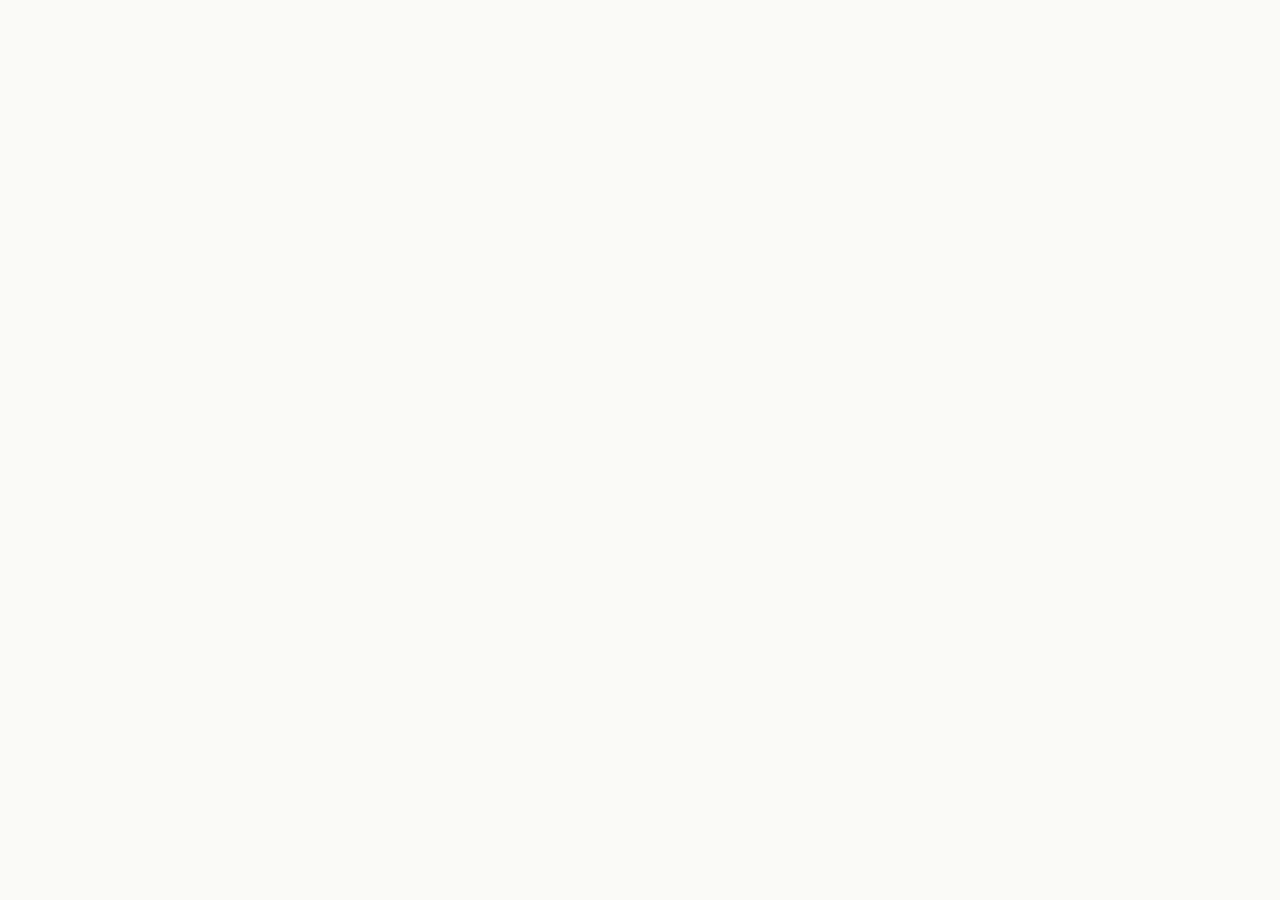
==== commit 3e5e9bf1: "Deploy SideBar from release/liza-exam-prep @ 0bd5ab0 New bundles:   assets/index-Dhl2HgPS.js   540,2" ====
--- a/index.html
+++ b/index.html
@@ -1,4 +1,4 @@
 <!doctype html>
-<html lang="en"><head><meta charset="UTF-8"><meta name="viewport" content="width=device-width, initial-scale=1.0"><meta name="theme-color" content="#1E40AF"><meta name="robots" content="noindex,nofollow"><meta name="referrer" content="no-referrer"><meta name="description" content="SideBar for Liza: study, source review, practice and an encrypted shared workspace."><title>SideBar · Liza’s Study Workspace</title><link rel="icon" href="data:,">  <script type="module" crossorigin src="./assets/index-SV2AcOSp.js"></script>
-  <link rel="stylesheet" crossorigin href="./assets/index-Dp8zLU5F.css">
+<html lang="en"><head><meta charset="UTF-8"><meta name="viewport" content="width=device-width, initial-scale=1.0"><meta name="theme-color" content="#1E40AF"><meta name="robots" content="noindex,nofollow"><meta name="referrer" content="no-referrer"><meta name="description" content="SideBar for Liza: study, source review, practice and an encrypted shared workspace."><title>SideBar · Liza’s Study Workspace</title><link rel="icon" href="data:,">  <script type="module" crossorigin src="./assets/index-Dhl2HgPS.js"></script>
+  <link rel="stylesheet" crossorigin href="./assets/index-BXB9-0BC.css">
 </head><body><div id="root"></div></body></html>
--- a/assets/index-BXB9-0BC.css
+++ b/assets/index-BXB9-0BC.css
@@ -0,0 +1 @@
+.workspace{color:#253140;font-family:Segoe UI,Arial,sans-serif}.ws-nav{background:#fbfcfe;border-bottom:1px solid #cbd5dc;flex-wrap:wrap;gap:4px;padding:10px max(18px,50vw - 610px);display:flex}.ws-nav button{font-size:14px}.ws-status{color:#244e6e;background:#eaf2f9;border-bottom:1px solid #cfdfed;align-items:center;gap:16px;padding:8px max(20px,50vw - 590px);font-size:14px;display:flex}.ws-status>span:first-child{align-items:center;gap:6px;display:flex}.ws-status button{text-decoration:underline}.ws-budget{margin-left:auto}.ws-main{max-width:1180px;margin:0 auto;padding:18px 24px 28px}.ws-toolbar{color:#596575;align-items:center;gap:5px;font-size:14px;display:flex}.ws-toolbar>span{margin-left:12px}.ws-heading{justify-content:space-between;align-items:center;gap:18px;margin:20px 0 24px;display:flex}.ws-heading h1{letter-spacing:-.6px;margin:7px 0;font-size:30px;font-weight:650;line-height:1.2}.ws-main p{margin:10px 0;font-size:16px;line-height:1.55}.ws-main h2{margin:24px 0 14px;font-size:21px;font-weight:650}.ws-main h3{font-size:18px;font-weight:600}.ws-meta{color:#5a6979;font-size:14px}.ws-home-grid{grid-template-columns:repeat(3,minmax(0,1fr));gap:14px;margin:18px 0 28px;display:grid}.ws-home-card{text-align:left;background:#fff;border:1px solid #bacbd8;border-top:3px solid #356e9a;flex-direction:column;gap:12px;min-height:160px;padding:24px 22px;display:flex;position:relative;box-shadow:0 2px 4px #283c4a08}.ws-home-card:hover{background:#f0f7ff;border-color:#3c77a7}.ws-home-card strong{color:#1c507d;font-size:21px;font-weight:600}.ws-home-card span{color:#586573;padding-right:15px;font-size:16px;line-height:1.5}.ws-home-card>svg{position:absolute;bottom:20px;right:14px}.ws-links{flex-wrap:wrap;gap:9px;margin:16px 0;display:flex}.ws-row{flex-wrap:wrap;align-items:center;gap:12px;display:flex}.ws-row>h3{flex:1}.ws-form{background:#fff;border:1px solid #c8d4dd;gap:18px;margin:20px 0;padding:24px;display:grid}.ws-form>button{justify-self:start}.ws-main label{flex-direction:column;gap:7px;margin:10px 0;font-size:15px;font-weight:600;display:flex}.ws-main input:not([type=checkbox]):not([type=range]),.ws-main textarea,.ws-main select{color:#253140;background:#fff;border:1px solid #9eafb9;border-radius:3px;min-width:0;max-width:100%;padding:10px 12px;font:400 16px/1.5 Segoe UI,sans-serif}.ws-main input:focus,.ws-main textarea:focus{outline-offset:2px;outline:2px solid #2b72b5}.ws-main textarea{resize:vertical;width:100%;min-height:115px}.ws-main .ws-large{min-height:300px}.ws-check{align-items:center;flex-direction:row!important;gap:10px!important;font-weight:400!important}.ws-check input{accent-color:#235d94;width:18px;height:18px}.ws-card{background:#fff;border:1px solid #cad5dd;border-radius:4px;margin:18px 0;padding:24px}.ws-card h2:first-child{margin-top:0}.ws-quote{white-space:pre-wrap;border-left:3px solid #9cb5cb;padding-left:16px}.ws-disclosure{color:#5e6a75;font-size:14px!important}.ws-warning{color:#74551f;background:#fff8e8;border-left:4px solid #b28630;padding:12px 15px}.ws-empty{text-align:center;background:#fcfdff;border:1px dashed #b5c5d2;margin-top:24px;padding:45px 20px}.ws-empty>svg{color:#7392aa;width:32px;height:32px;margin:auto}.ws-upload{text-align:center;cursor:pointer;border:2px dashed #9bb4c8;align-items:center;padding:30px;position:relative}.ws-upload span{color:#617082;font-weight:400}.ws-upload input{max-width:90%;border:0!important}.ws-two{grid-template-columns:1fr 1fr;gap:20px;display:grid}.ws-page-review{max-height:500px;margin:18px 0;padding-right:12px;overflow:auto}.ws-page-review textarea{min-height:190px}.ws-source-dialog{max-width:min(900px,95vw)!important}.ws-source-dialog pre{white-space:pre-wrap;background:#fafcfe;border:1px solid #d1dce3;max-height:65vh;padding:20px;font:16px/1.6 Segoe UI,sans-serif;overflow:auto}.ws-code{white-space:pre-wrap;word-break:break-all;background:#eef3f8;padding:16px;font:14px/1.6 monospace}.ws-job{z-index:5;background:#e8f3fd;border:1px solid #8aafca;margin:24px 0;padding:18px;position:sticky;bottom:10px;box-shadow:0 4px 20px #18364b15}.ws-job-failed,.ws-job-cancelled{background:#fff5e8;border-color:#d4b374}.ws-job-completed{background:#eaf5ef;border-color:#9ac2aa}.ws-game{background:#10141b;border:1px solid #aabbc8;width:100%;height:78vh;min-height:520px;margin:12px 0}.ws-main ul{padding-left:22px;font-size:16px;line-height:1.7;list-style:outside}.ws-main audio{width:100%}.ws-footer{color:#275c84;border-top:1px solid #c6d1d9;justify-content:space-between;margin-top:40px;padding-top:14px;font-size:14px;display:flex}.ws-card details{margin-top:16px;font-size:14px}.ws-main button:focus-visible{outline-offset:3px;outline:3px solid #4186b7}@media (width<=900px){.ws-home-grid{grid-template-columns:1fr 1fr}.ws-two{grid-template-columns:1fr}.ws-heading{flex-direction:column;align-items:flex-start;gap:4px}.ws-nav{padding:8px 12px}.ws-status{flex-wrap:wrap;padding:8px 16px}.ws-budget{margin-left:0}.ws-main{padding:14px 16px}}@media (width<=560px){.ws-home-grid{grid-template-columns:1fr}.ws-home-card{min-height:130px;padding:20px}.ws-form,.ws-card{padding:18px}.ws-row{flex-direction:column;align-items:flex-start}.ws-main h1{font-size:27px}.ws-game{min-height:450px}.ws-status{gap:8px}.ws-status span{font-size:13px}.ws-nav button{padding:8px!important}}.glm-result{background:#edf2fc;border-left:3px solid #93b5ec;margin:10px 0 0;padding:8px 12px;font-size:15px;line-height:1.55}.ws-nav-active{text-underline-offset:6px;text-decoration:underline;text-decoration-thickness:2px;font-weight:650!important}.ws-selected-tag{opacity:.9;font-weight:400}.ws-empty{flex-direction:column;align-items:center;gap:24px;margin-top:40px;padding:48px 40px;display:flex}.ws-empty-line{color:#253140;font-size:20px;line-height:1.35;margin:0!important}.ws-empty-caption{color:#5a6979;margin:0!important;font-size:14px!important}.ws-nav{z-index:30;position:sticky;top:0}@media (width<=560px){.ws-nav{scrollbar-width:thin;flex-wrap:nowrap;overflow-x:auto}.ws-nav button{white-space:nowrap;flex:none}}.glm-diag{margin:16px 0}.glm-diag table{border-collapse:collapse;width:100%;font-size:13px}.glm-diag caption{text-align:left;color:#5a6979;padding-bottom:8px;font-size:13px}.glm-diag th,.glm-diag td{text-align:left;vertical-align:top;border:1px solid #cad5dd;padding:6px 8px}.glm-diag thead th{background:#eef3f8;font-weight:650}.glm-diag pre{margin-top:16px}@layer properties{@supports (((-webkit-hyphens:none)) and (not (margin-trim:inline))) or ((-moz-orient:inline) and (not (color:rgb(from red r g b)))){:root,:host{--shimmer-angle:20deg}*,:before,:after,::backdrop{--tw-translate-x:0;--tw-translate-y:0;--tw-translate-z:0;--tw-rotate-x:initial;--tw-rotate-y:initial;--tw-rotate-z:initial;--tw-skew-x:initial;--tw-skew-y:initial;--tw-scroll-snap-strictness:proximity;--tw-space-x-reverse:0;--tw-border-style:solid;--tw-leading:initial;--tw-font-weight:initial;--tw-tracking:initial;--tw-ordinal:initial;--tw-slashed-zero:initial;--tw-numeric-figure:initial;--tw-numeric-spacing:initial;--tw-numeric-fraction:initial;--tw-shadow:0 0 #0000;--tw-shadow-color:initial;--tw-shadow-alpha:100%;--tw-inset-shadow:0 0 #0000;--tw-inset-shadow-color:initial;--tw-inset-shadow-alpha:100%;--tw-ring-color:initial;--tw-ring-shadow:0 0 #0000;--tw-inset-ring-color:initial;--tw-inset-ring-shadow:0 0 #0000;--tw-ring-inset:initial;--tw-ring-offset-width:0px;--tw-ring-offset-color:#fff;--tw-ring-offset-shadow:0 0 #0000;--tw-outline-style:solid;--tw-blur:initial;--tw-brightness:initial;--tw-contrast:initial;--tw-grayscale:initial;--tw-hue-rotate:initial;--tw-invert:initial;--tw-opacity:initial;--tw-saturate:initial;--tw-sepia:initial;--tw-drop-shadow:initial;--tw-drop-shadow-color:initial;--tw-drop-shadow-alpha:100%;--tw-drop-shadow-size:initial;--tw-duration:initial;--tw-ease:initial;--tw-content:"";--tw-scale-x:1;--tw-scale-y:1;--tw-scale-z:1;--tw-backdrop-blur:initial;--tw-backdrop-brightness:initial;--tw-backdrop-contrast:initial;--tw-backdrop-grayscale:initial;--tw-backdrop-hue-rotate:initial;--tw-backdrop-invert:initial;--tw-backdrop-opacity:initial;--tw-backdrop-saturate:initial;--tw-backdrop-sepia:initial;--tw-animation-delay:0s;--tw-animation-direction:normal;--tw-animation-duration:initial;--tw-animation-fill-mode:none;--tw-animation-iteration-count:1;--tw-enter-blur:0;--tw-enter-opacity:1;--tw-enter-rotate:0;--tw-enter-scale:1;--tw-enter-translate-x:0;--tw-enter-translate-y:0;--tw-exit-blur:0;--tw-exit-opacity:1;--tw-exit-rotate:0;--tw-exit-scale:1;--tw-exit-translate-x:0;--tw-exit-translate-y:0;--scroll-fade-t:0px;--scroll-fade-b:0px;--scroll-fade-s:0px;--scroll-fade-e:0px;--scroll-fade-mask:initial;--shimmer-image:initial;--shimmer-text-fill:initial}}}@layer theme{:root,:host{--font-sans:var(--font-geist-sans);--color-black:#000;--color-white:#fff;--spacing:.25rem;--container-xs:20rem;--container-sm:24rem;--text-xs:.75rem;--text-xs--line-height:calc(1 / .75);--text-sm:.875rem;--text-sm--line-height:calc(1.25 / .875);--text-base:1rem;--text-base--line-height:calc(1.5 / 1);--font-weight-normal:400;--font-weight-medium:500;--tracking-tight:-.025em;--tracking-widest:.1em;--leading-tight:1.25;--leading-snug:1.375;--leading-normal:1.5;--leading-relaxed:1.625;--radius-md:calc(var(--radius) * .8);--ease-in-out:cubic-bezier(.4, 0, .2, 1);--animate-spin:spin 1s linear infinite;--animate-pulse:pulse 2s cubic-bezier(.4, 0, .6, 1) infinite;--blur-xs:4px;--aspect-video:16 / 9;--default-transition-duration:.15s;--default-transition-timing-function:cubic-bezier(.4, 0, .2, 1);--default-font-family:var(--font-geist-sans);--default-mono-font-family:var(--font-geist-mono);--color-border:var(--border);--color-popover:var(--popover)}}@layer base{*,:after,:before,::backdrop{box-sizing:border-box;border:0 solid;margin:0;padding:0}::file-selector-button{box-sizing:border-box;border:0 solid;margin:0;padding:0}html,:host{-webkit-text-size-adjust:100%;tab-size:4;line-height:1.5;font-family:var(--default-font-family,ui-sans-serif, system-ui, sans-serif, "Apple Color Emoji", "Segoe UI Emoji", "Segoe UI Symbol", "Noto Color Emoji");font-feature-settings:var(--default-font-feature-settings,normal);font-variation-settings:var(--default-font-variation-settings,normal);-webkit-tap-highlight-color:transparent}hr{height:0;color:inherit;border-top-width:1px}abbr:where([title]){-webkit-text-decoration:underline dotted;text-decoration:underline dotted}h1,h2,h3,h4,h5,h6{font-size:inherit;font-weight:inherit}a{color:inherit;-webkit-text-decoration:inherit;-webkit-text-decoration:inherit;-webkit-text-decoration:inherit;-webkit-text-decoration:inherit;text-decoration:inherit}b,strong{font-weight:bolder}code,kbd,samp,pre{font-family:var(--default-mono-font-family,ui-monospace, SFMono-Regular, Menlo, Monaco, Consolas, "Liberation Mono", "Courier New", monospace);font-feature-settings:var(--default-mono-font-feature-settings,normal);font-variation-settings:var(--default-mono-font-variation-settings,normal);font-size:1em}small{font-size:80%}sub,sup{vertical-align:baseline;font-size:75%;line-height:0;position:relative}sub{bottom:-.25em}sup{top:-.5em}table{text-indent:0;border-color:inherit;border-collapse:collapse}:-moz-focusring{outline:auto}progress{vertical-align:baseline}summary{display:list-item}ol,ul,menu{list-style:none}img,svg,video,canvas,audio,iframe,embed,object{vertical-align:middle;display:block}img,video{max-width:100%;height:auto}button,input,select,optgroup,textarea{font:inherit;font-feature-settings:inherit;font-variation-settings:inherit;letter-spacing:inherit;color:inherit;opacity:1;background-color:#0000;border-radius:0}::file-selector-button{font:inherit;font-feature-settings:inherit;font-variation-settings:inherit;letter-spacing:inherit;color:inherit;opacity:1;background-color:#0000;border-radius:0}:where(select:is([multiple],[size])) optgroup{font-weight:bolder}:where(select:is([multiple],[size])) optgroup option{padding-inline-start:20px}::file-selector-button{margin-inline-end:4px}::placeholder{opacity:1}@supports (not ((-webkit-appearance:-apple-pay-button))) or (contain-intrinsic-size:1px){::placeholder{color:currentColor}@supports (color:color-mix(in lab, red, red)){::placeholder{color:color-mix(in oklab, currentcolor 50%, transparent)}}}textarea{resize:vertical}::-webkit-search-decoration{-webkit-appearance:none}::-webkit-date-and-time-value{min-height:1lh;text-align:inherit}::-webkit-datetime-edit{display:inline-flex}::-webkit-datetime-edit-fields-wrapper{padding:0}::-webkit-datetime-edit{padding-block:0}::-webkit-datetime-edit-year-field{padding-block:0}::-webkit-datetime-edit-month-field{padding-block:0}::-webkit-datetime-edit-day-field{padding-block:0}::-webkit-datetime-edit-hour-field{padding-block:0}::-webkit-datetime-edit-minute-field{padding-block:0}::-webkit-datetime-edit-second-field{padding-block:0}::-webkit-datetime-edit-millisecond-field{padding-block:0}::-webkit-datetime-edit-meridiem-field{padding-block:0}::-webkit-calendar-picker-indicator{line-height:1}:-moz-ui-invalid{box-shadow:none}button,input:where([type=button],[type=reset],[type=submit]){appearance:button}::file-selector-button{appearance:button}::-webkit-inner-spin-button{height:auto}::-webkit-outer-spin-button{height:auto}[hidden]:where(:not([hidden=until-found])){display:none!important}*{border-color:var(--border);outline-color:var(--ring)}@supports (color:color-mix(in lab, red, red)){*{outline-color:color-mix(in oklab, var(--ring) 50%, transparent)}}body{background-color:var(--background);color:var(--foreground)}html{font-family:var(--font-geist-sans)}}@layer components;@layer utilities{.\@container\/card-header{container:card-header/inline-size}.\@container\/field-group{container:field-group/inline-size}.pointer-events-auto{pointer-events:auto}.pointer-events-none{pointer-events:none}.collapse{visibility:collapse}.invisible{visibility:hidden}.visible{visibility:visible}.sr-only{clip-path:inset(50%);white-space:nowrap;border-width:0;width:1px;height:1px;margin:-1px;padding:0;position:absolute;overflow:hidden}.absolute{position:absolute}.fixed{position:fixed}.relative{position:relative}.static{position:static}.sticky{position:sticky}.inset-0{inset:calc(var(--spacing) * 0)}.inset-x-0{inset-inline:calc(var(--spacing) * 0)}.inset-x-4{inset-inline:calc(var(--spacing) * 4)}.inset-y-0{inset-block:calc(var(--spacing) * 0)}.inset-s-1\/2{inset-inline-start:50%}.start{inset-inline-start:var(--spacing)}.end{inset-inline-end:var(--spacing)}.-top-12{top:calc(var(--spacing) * -12)}.top-0{top:calc(var(--spacing) * 0)}.top-1\.5{top:calc(var(--spacing) * 1.5)}.top-1\/2{top:50%}.top-1\/3{top:33.3333%}.top-2{top:calc(var(--spacing) * 2)}.top-3{top:calc(var(--spacing) * 3)}.top-3\.5{top:calc(var(--spacing) * 3.5)}.top-\[60\%\]{top:60%}.top-full{top:100%}.top-px{top:1px}.-right-12{right:calc(var(--spacing) * -12)}.right-0{right:calc(var(--spacing) * 0)}.right-1{right:calc(var(--spacing) * 1)}.right-2{right:calc(var(--spacing) * 2)}.right-2\.5{right:calc(var(--spacing) * 2.5)}.right-3{right:calc(var(--spacing) * 3)}.-bottom-12{bottom:calc(var(--spacing) * -12)}.bottom-0{bottom:calc(var(--spacing) * 0)}.bottom-4{bottom:calc(var(--spacing) * 4)}.-left-12{left:calc(var(--spacing) * -12)}.left-1\.5{left:calc(var(--spacing) * 1.5)}.left-1\/2{left:50%}.left-3{left:calc(var(--spacing) * 3)}.isolate{isolation:isolate}.z-0{z-index:0}.z-1{z-index:1}.z-10{z-index:10}.z-20{z-index:20}.z-50{z-index:50}.z-\[calc\(1000-var\(--toast-index\)\)\]{z-index:calc(1000 - var(--toast-index))}.order-first{order:-9999}.order-last{order:9999}.col-start-2{grid-column-start:2}.row-span-2{grid-row:span 2/span 2}.row-start-1{grid-row-start:1}.container{width:100%}@media (width>=40rem){.container{max-width:40rem}}@media (width>=48rem){.container{max-width:48rem}}@media (width>=64rem){.container{max-width:64rem}}@media (width>=80rem){.container{max-width:80rem}}@media (width>=96rem){.container{max-width:96rem}}.m-\(--drawer-inset\,0px\){margin:var(--drawer-inset,0px)}.-mx-1{margin-inline:calc(var(--spacing) * -1)}.-mx-4{margin-inline:calc(var(--spacing) * -4)}.mx-2{margin-inline:calc(var(--spacing) * 2)}.mx-3\.5{margin-inline:calc(var(--spacing) * 3.5)}.mx-auto{margin-inline:auto}.-my-2{margin-block:calc(var(--spacing) * -2)}.my-0\.5{margin-block:calc(var(--spacing) * .5)}.my-1{margin-block:calc(var(--spacing) * 1)}.my-2{margin-block:calc(var(--spacing) * 2)}.my-auto{margin-block:auto}.-mt-4{margin-top:calc(var(--spacing) * -4)}.mt-0\.5{margin-top:calc(var(--spacing) * .5)}.mt-2{margin-top:calc(var(--spacing) * 2)}.mt-4{margin-top:calc(var(--spacing) * 4)}.mt-auto{margin-top:auto}.-mb-4{margin-bottom:calc(var(--spacing) * -4)}.mb-1\.5{margin-bottom:calc(var(--spacing) * 1.5)}.mb-2{margin-bottom:calc(var(--spacing) * 2)}.-ml-1{margin-left:calc(var(--spacing) * -1)}.-ml-4{margin-left:calc(var(--spacing) * -4)}.ml-1{margin-left:calc(var(--spacing) * 1)}.ml-4{margin-left:calc(var(--spacing) * 4)}.ml-auto{margin-left:auto}.line-clamp-1{-webkit-line-clamp:1;-webkit-box-orient:vertical;display:-webkit-box;overflow:hidden}.line-clamp-2{-webkit-line-clamp:2;-webkit-box-orient:vertical;display:-webkit-box;overflow:hidden}.no-scrollbar{-ms-overflow-style:none;scrollbar-width:none}.no-scrollbar::-webkit-scrollbar{display:none}.block{display:block}.contents{display:contents}.flex{display:flex}.grid{display:grid}.hidden{display:none}.inline{display:inline}.inline-flex{display:inline-flex}.table{display:table}.table-caption{display:table-caption}.table-cell{display:table-cell}.table-row{display:table-row}.field-sizing-content{field-sizing:content}.aspect-\(--ratio\){aspect-ratio:var(--ratio)}.aspect-square{aspect-ratio:1}.aspect-video{aspect-ratio:var(--aspect-video)}.size-\(--cell-size\){width:var(--cell-size);height:var(--cell-size)}.size-2{width:calc(var(--spacing) * 2);height:calc(var(--spacing) * 2)}.size-2\.5{width:calc(var(--spacing) * 2.5);height:calc(var(--spacing) * 2.5)}.size-3{width:calc(var(--spacing) * 3);height:calc(var(--spacing) * 3)}.size-4{width:calc(var(--spacing) * 4);height:calc(var(--spacing) * 4)}.size-5{width:calc(var(--spacing) * 5);height:calc(var(--spacing) * 5)}.size-6{width:calc(var(--spacing) * 6);height:calc(var(--spacing) * 6)}.size-7{width:calc(var(--spacing) * 7);height:calc(var(--spacing) * 7)}.size-8{width:calc(var(--spacing) * 8);height:calc(var(--spacing) * 8)}.size-9{width:calc(var(--spacing) * 9);height:calc(var(--spacing) * 9)}.size-10{width:calc(var(--spacing) * 10);height:calc(var(--spacing) * 10)}.size-auto{width:auto;height:auto}.size-full{width:100%;height:100%}.h-\(--accordion-panel-height\){height:var(--accordion-panel-height)}.h-\(--cell-size\){height:var(--cell-size)}.h-\(--drawer-content-height\){height:var(--drawer-content-height)}.h-\(--height\){height:var(--height)}.h-\(--popup-height\){height:var(--popup-height)}.h-\(--positioner-height\){height:var(--positioner-height)}.h-1{height:calc(var(--spacing) * 1)}.h-1\.5{height:calc(var(--spacing) * 1.5)}.h-2{height:calc(var(--spacing) * 2)}.h-2\.5{height:calc(var(--spacing) * 2.5)}.h-4{height:calc(var(--spacing) * 4)}.h-5{height:calc(var(--spacing) * 5)}.h-6{height:calc(var(--spacing) * 6)}.h-7{height:calc(var(--spacing) * 7)}.h-8{height:calc(var(--spacing) * 8)}.h-8\!{height:calc(var(--spacing) * 8)!important}.h-9{height:calc(var(--spacing) * 9)}.h-10{height:calc(var(--spacing) * 10)}.h-12{height:calc(var(--spacing) * 12)}.h-\[calc\(--spacing\(5\.25\)\)\]{height:calc(calc(var(--spacing) * 5.25))}.h-\[calc\(100\%-1px\)\]{height:calc(100% - 1px)}.h-auto{height:auto}.h-full{height:100%}.h-max{height:max-content}.h-px{height:1px}.h-svh{height:100svh}.max-h-\(--available-height\){max-height:var(--available-height)}.max-h-\(--drawer-content-max-height\,none\){max-height:var(--drawer-content-max-height,none)}.max-h-72{max-height:calc(var(--spacing) * 72)}.max-h-\[min\(calc\(--spacing\(72\)---spacing\(9\)\)\,calc\(var\(--available-height\)---spacing\(9\)\)\)\]{max-height:min(calc(calc(var(--spacing) * 72) - calc(var(--spacing) * 9)), calc(var(--available-height) - calc(var(--spacing) * 9)))}.min-h-0{min-height:calc(var(--spacing) * 0)}.min-h-4{min-height:calc(var(--spacing) * 4)}.min-h-8{min-height:calc(var(--spacing) * 8)}.min-h-16{min-height:calc(var(--spacing) * 16)}.min-h-dvh{min-height:100dvh}.min-h-full{min-height:100%}.min-h-svh{min-height:100svh}.w-\(--anchor-width\){width:var(--anchor-width)}.w-\(--cell-size\){width:var(--cell-size)}.w-\(--drawer-content-width\,auto\){width:var(--drawer-content-width,auto)}.w-\(--popup-width\){width:var(--popup-width)}.w-\(--positioner-width\){width:var(--positioner-width)}.w-\(--sidebar-width\){width:var(--sidebar-width)}.w-0{width:calc(var(--spacing) * 0)}.w-1{width:calc(var(--spacing) * 1)}.w-2{width:calc(var(--spacing) * 2)}.w-2\.5{width:calc(var(--spacing) * 2.5)}.w-4{width:calc(var(--spacing) * 4)}.w-5{width:calc(var(--spacing) * 5)}.w-10{width:calc(var(--spacing) * 10)}.w-24{width:calc(var(--spacing) * 24)}.w-64{width:calc(var(--spacing) * 64)}.w-72{width:calc(var(--spacing) * 72)}.w-auto{width:auto}.w-fit{width:fit-content}.w-full{width:100%}.w-max{width:max-content}.w-px{width:1px}.max-w-\(--available-width\){max-width:var(--available-width)}.max-w-\(--skeleton-width\){max-width:var(--skeleton-width)}.max-w-\[80\%\]{max-width:80%}.max-w-\[calc\(100\%-2rem\)\]{max-width:calc(100% - 2rem)}.max-w-full{max-width:100%}.max-w-max{max-width:max-content}.max-w-sm{max-width:var(--container-sm)}.max-w-xs{max-width:var(--container-xs)}.min-w-\(--cell-size\){min-width:var(--cell-size)}.min-w-0{min-width:calc(var(--spacing) * 0)}.min-w-5{min-width:calc(var(--spacing) * 5)}.min-w-7{min-width:calc(var(--spacing) * 7)}.min-w-8{min-width:calc(var(--spacing) * 8)}.min-w-9{min-width:calc(var(--spacing) * 9)}.min-w-16{min-width:calc(var(--spacing) * 16)}.min-w-32{min-width:calc(var(--spacing) * 32)}.min-w-36{min-width:calc(var(--spacing) * 36)}.min-w-40{min-width:calc(var(--spacing) * 40)}.min-w-\[96px\]{min-width:96px}.min-w-\[calc\(var\(--anchor-width\)\+--spacing\(7\)\)\]{min-width:calc(var(--anchor-width) + calc(var(--spacing) * 7))}.flex-1{flex:1}.shrink-0{flex-shrink:0}.grow{flex-grow:1}.grow-0{flex-grow:0}.basis-full{flex-basis:100%}.caption-bottom{caption-side:bottom}.border-collapse{border-collapse:collapse}.origin-\(--transform-origin\){transform-origin:var(--transform-origin)}.origin-bottom{transform-origin:bottom}.-translate-x-1\/2{--tw-translate-x:calc(calc(1 / 2 * 100%) * -1);translate:var(--tw-translate-x) var(--tw-translate-y)}.-translate-x-px{--tw-translate-x:-1px;translate:var(--tw-translate-x) var(--tw-translate-y)}.translate-x-px{--tw-translate-x:1px;translate:var(--tw-translate-x) var(--tw-translate-y)}.-translate-y-1\/2{--tw-translate-y:calc(calc(1 / 2 * 100%) * -1);translate:var(--tw-translate-x) var(--tw-translate-y)}.-translate-y-3\/4{--tw-translate-y:calc(calc(3 / 4 * 100%) * -1);translate:var(--tw-translate-x) var(--tw-translate-y)}.translate-y-0{--tw-translate-y:calc(var(--spacing) * 0);translate:var(--tw-translate-x) var(--tw-translate-y)}.translate-y-3\/4{--tw-translate-y:calc(3 / 4 * 100%);translate:var(--tw-translate-x) var(--tw-translate-y)}.translate-y-\[calc\(-50\%-2px\)\]{--tw-translate-y:calc(-50% - 2px);translate:var(--tw-translate-x) var(--tw-translate-y)}.rotate-45{rotate:45deg}.rotate-90{rotate:90deg}.\[transform\:translateX\(var\(--toast-swipe-movement-x\)\)_translateY\(calc\(var\(--toast-swipe-movement-y\)-\(var\(--toast-index\)\*var\(--peek\)\)-\(var\(--shrink\)\*var\(--height\)\)\)\)_scale\(var\(--scale\)\)\]{transform:translateX(var(--toast-swipe-movement-x)) translateY(calc(var(--toast-swipe-movement-y) - (var(--toast-index) * var(--peek)) - (var(--shrink) * var(--height)))) scale(var(--scale))}.transform-\[translate3d\(var\(--translate-x\,0px\)\,var\(--translate-y\,0px\)\,0\)_scale\(var\(--stack-scale\)\)\]{transform:translate3d(var(--translate-x,0px),var(--translate-y,0px),0) scale(var(--stack-scale))}.scroll-fade-x{--_scroll-fade-size-s:var(--scroll-fade-s-size,var(--scroll-fade-size,min(12%, calc(var(--spacing) * 10))));--_scroll-fade-size-e:var(--scroll-fade-e-size,var(--scroll-fade-size,min(12%, calc(var(--spacing) * 10))));--scroll-fade-inline:linear-gradient(to right, transparent 0, #000 var(--scroll-fade-s,0px), #000 calc(100% - var(--scroll-fade-e,0px)), transparent 100%)}.scroll-fade-x:where([dir=rtl],[dir=rtl] *){--scroll-fade-inline:linear-gradient(to left, transparent 0, #000 var(--scroll-fade-s,0px), #000 calc(100% - var(--scroll-fade-e,0px)), transparent 100%)}.scroll-fade-x{-webkit-mask-image:var(--scroll-fade-mask,var(--scroll-fade-inline));-webkit-mask-image:var(--scroll-fade-mask,var(--scroll-fade-inline));-webkit-mask-image:var(--scroll-fade-mask,var(--scroll-fade-inline));-webkit-mask-image:var(--scroll-fade-mask,var(--scroll-fade-inline));mask-image:var(--scroll-fade-mask,var(--scroll-fade-inline));-webkit-mask-composite:source-in;-webkit-mask-composite:source-in;-webkit-mask-composite:source-in;-webkit-mask-repeat:no-repeat;mask-repeat:no-repeat;-webkit-mask-composite:source-in;mask-composite:intersect}@supports (animation-timeline:scroll()){.scroll-fade-x{animation:1ms ease-in-out scroll-fade-reveal-s,1ms ease-in-out scroll-fade-reveal-e;animation-timeline:scroll(self inline),scroll(self inline);animation-range:0 var(--scroll-fade-reveal,calc(var(--spacing) * 24)), calc(100% - var(--scroll-fade-reveal,calc(var(--spacing) * 24))) 100%;animation-fill-mode:both}}@supports not (animation-timeline:scroll()){.scroll-fade-x{--scroll-fade-s:var(--_scroll-fade-size-s);--scroll-fade-e:var(--_scroll-fade-size-e)}}.scroll-fade-b{--_scroll-fade-size-b:var(--scroll-fade-b-size,var(--scroll-fade-size,min(12%, calc(var(--spacing) * 10))));--scroll-fade-mask:linear-gradient(to bottom, #000 0, #000 calc(100% - var(--scroll-fade-b,0px)), transparent 100%);-webkit-mask-image:var(--scroll-fade-mask);-webkit-mask-image:var(--scroll-fade-mask);-webkit-mask-image:var(--scroll-fade-mask);-webkit-mask-image:var(--scroll-fade-mask);mask-image:var(--scroll-fade-mask);-webkit-mask-composite:source-in;-webkit-mask-composite:source-in;-webkit-mask-composite:source-in;-webkit-mask-repeat:no-repeat;mask-repeat:no-repeat;-webkit-mask-composite:source-in;mask-composite:intersect}@supports (animation-timeline:scroll()){.scroll-fade-b{animation:1ms ease-in-out scroll-fade-reveal-b;animation-timeline:scroll(self y);animation-range:calc(100% - var(--scroll-fade-reveal,calc(var(--spacing) * 24))) 100%;animation-fill-mode:both}}@supports not (animation-timeline:scroll()){.scroll-fade-b{--scroll-fade-b:var(--_scroll-fade-size-b)}}.animate-caret-blink{animation:1.25s ease-out infinite caret-blink}.animate-in{animation:enter var(--tw-animation-duration,var(--tw-duration,.15s))var(--tw-ease,ease)var(--tw-animation-delay,0s)var(--tw-animation-iteration-count,1)var(--tw-animation-direction,normal)var(--tw-animation-fill-mode,none)}.animate-out{animation:exit var(--tw-animation-duration,var(--tw-duration,.15s))var(--tw-ease,ease)var(--tw-animation-delay,0s)var(--tw-animation-iteration-count,1)var(--tw-animation-direction,normal)var(--tw-animation-fill-mode,none)}.animate-pulse{animation:var(--animate-pulse)}.animate-spin{animation:var(--animate-spin)}.cursor-default{cursor:default}.cursor-grab{cursor:grab}.cursor-text{cursor:text}.touch-manipulation{touch-action:manipulation}.touch-none{touch-action:none}.resize{resize:both}.resize-none{resize:none}.snap-x{scroll-snap-type:x var(--tw-scroll-snap-strictness)}.snap-mandatory{--tw-scroll-snap-strictness:mandatory}.scroll-my-1{scroll-margin-block:calc(var(--spacing) * 1)}.scroll-px-1{scroll-padding-inline:calc(var(--spacing) * 1)}.scroll-py-1{scroll-padding-block:calc(var(--spacing) * 1)}.list-disc{list-style-type:disc}.list-none{list-style-type:none}.appearance-none{appearance:none}.auto-rows-min{grid-auto-rows:min-content}.grid-rows-\[auto_1fr\]{grid-template-rows:auto 1fr}.flex-col{flex-direction:column}.flex-col-reverse{flex-direction:column-reverse}.flex-row{flex-direction:row}.flex-wrap{flex-wrap:wrap}.place-content-center{place-content:center}.place-items-center{place-items:center}.items-center{align-items:center}.items-end{align-items:flex-end}.items-start{align-items:flex-start}.items-stretch{align-items:stretch}.justify-between{justify-content:space-between}.justify-center{justify-content:center}.justify-start{justify-content:flex-start}.gap-\(--card-spacing\){gap:var(--card-spacing)}.gap-0{gap:calc(var(--spacing) * 0)}.gap-0\.5{gap:calc(var(--spacing) * .5)}.gap-1{gap:calc(var(--spacing) * 1)}.gap-1\.5{gap:calc(var(--spacing) * 1.5)}.gap-2{gap:calc(var(--spacing) * 2)}.gap-2\.5{gap:calc(var(--spacing) * 2.5)}.gap-3{gap:calc(var(--spacing) * 3)}.gap-4{gap:calc(var(--spacing) * 4)}.gap-5{gap:calc(var(--spacing) * 5)}.gap-6{gap:calc(var(--spacing) * 6)}.gap-\[--spacing\(var\(--gap\)\)\]{gap:calc(var(--spacing) * var(--gap))}:where(.-space-x-2>:not(:last-child)){--tw-space-x-reverse:0;margin-inline-start:calc(calc(var(--spacing) * -2) * var(--tw-space-x-reverse));margin-inline-end:calc(calc(var(--spacing) * -2) * calc(1 - var(--tw-space-x-reverse)))}.self-end{align-self:flex-end}.self-start{align-self:flex-start}.self-stretch{align-self:stretch}.justify-self-end{justify-self:flex-end}.truncate{text-overflow:ellipsis;white-space:nowrap;overflow:hidden}.overflow-auto{overflow:auto}.overflow-hidden{overflow:hidden}.overflow-x-auto{overflow-x:auto}.overflow-x-hidden{overflow-x:hidden}.overflow-y-auto{overflow-y:auto}.overscroll-contain{overscroll-behavior:contain}.overscroll-x-contain{overscroll-behavior-x:contain}.rounded{border-radius:.25rem}.rounded-\(--cell-radius\){border-radius:var(--cell-radius)}.rounded-2xl{border-radius:calc(var(--radius) * 1.8)}.rounded-4xl{border-radius:calc(var(--radius) * 2.6)}.rounded-\[2px\]{border-radius:2px}.rounded-\[4px\]{border-radius:4px}.rounded-\[calc\(var\(--radius\)-3px\)\]{border-radius:calc(var(--radius) - 3px)}.rounded-\[inherit\]{border-radius:inherit}.rounded-\[min\(var\(--radius-md\)\,10px\)\]{border-radius:min(var(--radius-md), 10px)}.rounded-\[min\(var\(--radius-md\)\,12px\)\]{border-radius:min(var(--radius-md), 12px)}.rounded-full{border-radius:2147483647px}.rounded-lg{border-radius:var(--radius)}.rounded-lg\!{border-radius:var(--radius)!important}.rounded-md{border-radius:calc(var(--radius) * .8)}.rounded-none{border-radius:0}.rounded-sm{border-radius:calc(var(--radius) * .6)}.rounded-xl{border-radius:calc(var(--radius) * 1.4)}.rounded-xl\!{border-radius:calc(var(--radius) * 1.4)!important}.rounded-t-xl{border-top-left-radius:calc(var(--radius) * 1.4);border-top-right-radius:calc(var(--radius) * 1.4)}.rounded-l-\(--cell-radius\){border-top-left-radius:var(--cell-radius);border-bottom-left-radius:var(--cell-radius)}.rounded-tl-sm{border-top-left-radius:calc(var(--radius) * .6)}.rounded-r-\(--cell-radius\){border-top-right-radius:var(--cell-radius);border-bottom-right-radius:var(--cell-radius)}.rounded-b-xl{border-bottom-right-radius:calc(var(--radius) * 1.4);border-bottom-left-radius:calc(var(--radius) * 1.4)}.border{border-style:var(--tw-border-style);border-width:1px}.border-0{border-style:var(--tw-border-style);border-width:0}.border-\[1\.5px\]{border-style:var(--tw-border-style);border-width:1.5px}.border-y{border-block-style:var(--tw-border-style);border-block-width:1px}.border-t{border-top-style:var(--tw-border-style);border-top-width:1px}.border-r{border-right-style:var(--tw-border-style);border-right-width:1px}.border-b{border-bottom-style:var(--tw-border-style);border-bottom-width:1px}.border-l{border-left-style:var(--tw-border-style);border-left-width:1px}.border-dashed{--tw-border-style:dashed;border-style:dashed}.border-none{--tw-border-style:none;border-style:none}.border-\(--color-border\){border-color:var(--color-border)}.border-border,.border-border\/50{border-color:var(--border)}@supports (color:color-mix(in lab, red, red)){.border-border\/50{border-color:color-mix(in oklab, var(--border) 50%, transparent)}}.border-input,.border-input\/30{border-color:var(--input)}@supports (color:color-mix(in lab, red, red)){.border-input\/30{border-color:color-mix(in oklab, var(--input) 30%, transparent)}}.border-ring{border-color:var(--ring)}.border-sidebar-border{border-color:var(--sidebar-border)}.border-transparent{border-color:#0000}.bg-\(--color-bg\){background-color:var(--color-bg)}.bg-\[Canvas\]{background-color:canvas}.bg-background{background-color:var(--background)}.bg-black\/10{background-color:#0000001a}@supports (color:color-mix(in lab, red, red)){.bg-black\/10{background-color:color-mix(in oklab, var(--color-black) 10%, transparent)}}.bg-border{background-color:var(--border)}.bg-card{background-color:var(--card)}.bg-destructive\/10{background-color:var(--destructive)}@supports (color:color-mix(in lab, red, red)){.bg-destructive\/10{background-color:color-mix(in oklab, var(--destructive) 10%, transparent)}}.bg-foreground{background-color:var(--foreground)}.bg-input,.bg-input\/30{background-color:var(--input)}@supports (color:color-mix(in lab, red, red)){.bg-input\/30{background-color:color-mix(in oklab, var(--input) 30%, transparent)}}.bg-muted,.bg-muted\/50{background-color:var(--muted)}@supports (color:color-mix(in lab, red, red)){.bg-muted\/50{background-color:color-mix(in oklab, var(--muted) 50%, transparent)}}.bg-popover{background-color:var(--popover)}.bg-primary{background-color:var(--primary)}.bg-primary-foreground{background-color:var(--primary-foreground)}.bg-secondary{background-color:var(--secondary)}.bg-sidebar{background-color:var(--sidebar)}.bg-sidebar-border{background-color:var(--sidebar-border)}.bg-transparent{background-color:#0000}.bg-white{background-color:var(--color-white)}.bg-clip-padding{background-clip:padding-box}.fill-foreground{fill:var(--foreground)}.object-cover{object-fit:cover}.p-\(--card-spacing\){padding:var(--card-spacing)}.p-0{padding:calc(var(--spacing) * 0)}.p-1{padding:calc(var(--spacing) * 1)}.p-2{padding:calc(var(--spacing) * 2)}.p-2\.5{padding:calc(var(--spacing) * 2.5)}.p-4{padding:calc(var(--spacing) * 4)}.p-6{padding:calc(var(--spacing) * 6)}.p-\[3px\]{padding:3px}.p-px{padding:1px}.px-\(--card-spacing\){padding-inline:var(--card-spacing)}.px-\(--cell-size\){padding-inline:var(--cell-size)}.px-1{padding-inline:calc(var(--spacing) * 1)}.px-1\.5{padding-inline:calc(var(--spacing) * 1.5)}.px-2{padding-inline:calc(var(--spacing) * 2)}.px-2\.5{padding-inline:calc(var(--spacing) * 2.5)}.px-3{padding-inline:calc(var(--spacing) * 3)}.py-\(--card-spacing\){padding-block:var(--card-spacing)}.py-0\.5{padding-block:calc(var(--spacing) * .5)}.py-1{padding-block:calc(var(--spacing) * 1)}.py-1\.5{padding-block:calc(var(--spacing) * 1.5)}.py-2{padding-block:calc(var(--spacing) * 2)}.py-2\.5{padding-block:calc(var(--spacing) * 2.5)}.py-6{padding-block:calc(var(--spacing) * 6)}.py-\[2px\]{padding-block:2px}.pt-0{padding-top:calc(var(--spacing) * 0)}.pt-2{padding-top:calc(var(--spacing) * 2)}.pt-3{padding-top:calc(var(--spacing) * 3)}.pt-4{padding-top:calc(var(--spacing) * 4)}.pr-1\.5{padding-right:calc(var(--spacing) * 1.5)}.pr-1\.5\!{padding-right:calc(var(--spacing) * 1.5)!important}.pr-2{padding-right:calc(var(--spacing) * 2)}.pr-8{padding-right:calc(var(--spacing) * 8)}.pb-0{padding-bottom:calc(var(--spacing) * 0)}.pb-2{padding-bottom:calc(var(--spacing) * 2)}.pb-2\.5{padding-bottom:calc(var(--spacing) * 2.5)}.pb-3{padding-bottom:calc(var(--spacing) * 3)}.pl-1\.5{padding-left:calc(var(--spacing) * 1.5)}.pl-1\.5\!{padding-left:calc(var(--spacing) * 1.5)!important}.pl-2{padding-left:calc(var(--spacing) * 2)}.pl-2\.5{padding-left:calc(var(--spacing) * 2.5)}.pl-4{padding-left:calc(var(--spacing) * 4)}.pl-7{padding-left:calc(var(--spacing) * 7)}.text-center{text-align:center}.text-left{text-align:left}.align-middle{vertical-align:middle}.font-heading{font-family:var(--font-sans)}.font-mono{font-family:var(--font-geist-mono)}.font-sans{font-family:var(--font-geist-sans)}.text-base{font-size:var(--text-base);line-height:var(--tw-leading,var(--text-base--line-height))}.text-sm{font-size:var(--text-sm);line-height:var(--tw-leading,var(--text-sm--line-height))}.text-sm\/relaxed{font-size:var(--text-sm);line-height:var(--leading-relaxed)}.text-xs{font-size:var(--text-xs);line-height:var(--tw-leading,var(--text-xs--line-height))}.text-\[0\.8rem\]{font-size:.8rem}.leading-none{--tw-leading:1;line-height:1}.leading-normal{--tw-leading:var(--leading-normal);line-height:var(--leading-normal)}.leading-relaxed{--tw-leading:var(--leading-relaxed);line-height:var(--leading-relaxed)}.leading-snug{--tw-leading:var(--leading-snug);line-height:var(--leading-snug)}.leading-tight{--tw-leading:var(--leading-tight);line-height:var(--leading-tight)}.font-medium{--tw-font-weight:var(--font-weight-medium);font-weight:var(--font-weight-medium)}.font-normal{--tw-font-weight:var(--font-weight-normal);font-weight:var(--font-weight-normal)}.tracking-tight{--tw-tracking:var(--tracking-tight);letter-spacing:var(--tracking-tight)}.tracking-widest{--tw-tracking:var(--tracking-widest);letter-spacing:var(--tracking-widest)}.text-balance{text-wrap:balance}.wrap-break-word{overflow-wrap:break-word}.whitespace-nowrap{white-space:nowrap}.text-\[CanvasText\]{color:canvastext}.text-background{color:var(--background)}.text-card-foreground{color:var(--card-foreground)}.text-current{color:currentColor}.text-destructive{color:var(--destructive)}.text-foreground,.text-foreground\/60{color:var(--foreground)}@supports (color:color-mix(in lab, red, red)){.text-foreground\/60{color:color-mix(in oklab, var(--foreground) 60%, transparent)}}.text-muted-foreground{color:var(--muted-foreground)}.text-popover-foreground{color:var(--popover-foreground)}.text-primary{color:var(--primary)}.text-primary-foreground{color:var(--primary-foreground)}.text-secondary-foreground{color:var(--secondary-foreground)}.text-sidebar-foreground,.text-sidebar-foreground\/70{color:var(--sidebar-foreground)}@supports (color:color-mix(in lab, red, red)){.text-sidebar-foreground\/70{color:color-mix(in oklab, var(--sidebar-foreground) 70%, transparent)}}.lowercase{text-transform:lowercase}.italic{font-style:italic}.tabular-nums{--tw-numeric-spacing:tabular-nums;font-variant-numeric:var(--tw-ordinal,) var(--tw-slashed-zero,) var(--tw-numeric-figure,) var(--tw-numeric-spacing,) var(--tw-numeric-fraction,)}.underline{text-decoration-line:underline}.underline-offset-4{text-underline-offset:4px}.opacity-0{opacity:0}.opacity-50{opacity:.5}.opacity-60{opacity:.6}.opacity-\[max\(var\(--drawer-overlay-min-opacity\,0\)\,calc\(1-var\(--drawer-swipe-progress\)\)\)\]{opacity:max(var(--drawer-overlay-min-opacity,0), calc(1 - var(--drawer-swipe-progress)))}.bg-blend-color{background-blend-mode:color}.shadow{--tw-shadow:0 1px 3px 0 var(--tw-shadow-color,#0000001a), 0 1px 2px -1px var(--tw-shadow-color,#0000001a);box-shadow:var(--tw-inset-shadow), var(--tw-inset-ring-shadow), var(--tw-ring-offset-shadow), var(--tw-ring-shadow), var(--tw-shadow)}.shadow-\[0_0_0_1px_var\(--sidebar-border\)\]{--tw-shadow:0 0 0 1px var(--tw-shadow-color,var(--sidebar-border));box-shadow:var(--tw-inset-shadow), var(--tw-inset-ring-shadow), var(--tw-ring-offset-shadow), var(--tw-ring-shadow), var(--tw-shadow)}.shadow-lg{--tw-shadow:0 10px 15px -3px var(--tw-shadow-color,#0000001a), 0 4px 6px -4px var(--tw-shadow-color,#0000001a);box-shadow:var(--tw-inset-shadow), var(--tw-inset-ring-shadow), var(--tw-ring-offset-shadow), var(--tw-ring-shadow), var(--tw-shadow)}.shadow-md{--tw-shadow:0 4px 6px -1px var(--tw-shadow-color,#0000001a), 0 2px 4px -2px var(--tw-shadow-color,#0000001a);box-shadow:var(--tw-inset-shadow), var(--tw-inset-ring-shadow), var(--tw-ring-offset-shadow), var(--tw-ring-shadow), var(--tw-shadow)}.shadow-none{--tw-shadow:0 0 #0000;box-shadow:var(--tw-inset-shadow), var(--tw-inset-ring-shadow), var(--tw-ring-offset-shadow), var(--tw-ring-shadow), var(--tw-shadow)}.shadow-none\!{--tw-shadow:0 0 #0000!important;box-shadow:var(--tw-inset-shadow), var(--tw-inset-ring-shadow), var(--tw-ring-offset-shadow), var(--tw-ring-shadow), var(--tw-shadow)!important}.shadow-xl{--tw-shadow:0 20px 25px -5px var(--tw-shadow-color,#0000001a), 0 8px 10px -6px var(--tw-shadow-color,#0000001a);box-shadow:var(--tw-inset-shadow), var(--tw-inset-ring-shadow), var(--tw-ring-offset-shadow), var(--tw-ring-shadow), var(--tw-shadow)}.ring{--tw-ring-shadow:var(--tw-ring-inset,) 0 0 0 calc(1px + var(--tw-ring-offset-width)) var(--tw-ring-color,currentcolor);box-shadow:var(--tw-inset-shadow), var(--tw-inset-ring-shadow), var(--tw-ring-offset-shadow), var(--tw-ring-shadow), var(--tw-shadow)}.ring-0{--tw-ring-shadow:var(--tw-ring-inset,) 0 0 0 calc(0px + var(--tw-ring-offset-width)) var(--tw-ring-color,currentcolor);box-shadow:var(--tw-inset-shadow), var(--tw-inset-ring-shadow), var(--tw-ring-offset-shadow), var(--tw-ring-shadow), var(--tw-shadow)}.ring-1{--tw-ring-shadow:var(--tw-ring-inset,) 0 0 0 calc(1px + var(--tw-ring-offset-width)) var(--tw-ring-color,currentcolor);box-shadow:var(--tw-inset-shadow), var(--tw-inset-ring-shadow), var(--tw-ring-offset-shadow), var(--tw-ring-shadow), var(--tw-shadow)}.ring-2{--tw-ring-shadow:var(--tw-ring-inset,) 0 0 0 calc(2px + var(--tw-ring-offset-width)) var(--tw-ring-color,currentcolor);box-shadow:var(--tw-inset-shadow), var(--tw-inset-ring-shadow), var(--tw-ring-offset-shadow), var(--tw-ring-shadow), var(--tw-shadow)}.ring-3{--tw-ring-shadow:var(--tw-ring-inset,) 0 0 0 calc(3px + var(--tw-ring-offset-width)) var(--tw-ring-color,currentcolor);box-shadow:var(--tw-inset-shadow), var(--tw-inset-ring-shadow), var(--tw-ring-offset-shadow), var(--tw-ring-shadow), var(--tw-shadow)}.ring-background{--tw-ring-color:var(--background)}.ring-card{--tw-ring-color:var(--card)}.ring-foreground\/10{--tw-ring-color:var(--foreground)}@supports (color:color-mix(in lab, red, red)){.ring-foreground\/10{--tw-ring-color:color-mix(in oklab, var(--foreground) 10%, transparent)}}.ring-ring\/50{--tw-ring-color:var(--ring)}@supports (color:color-mix(in lab, red, red)){.ring-ring\/50{--tw-ring-color:color-mix(in oklab, var(--ring) 50%, transparent)}}.ring-sidebar-ring{--tw-ring-color:var(--sidebar-ring)}.ring-offset-background{--tw-ring-offset-color:var(--background)}.outline-hidden{--tw-outline-style:none;outline-style:none}@media (forced-colors:active){.outline-hidden{outline-offset:2px;outline:2px solid #0000}}.outline{outline-style:var(--tw-outline-style);outline-width:1px}.filter{filter:var(--tw-blur,) var(--tw-brightness,) var(--tw-contrast,) var(--tw-grayscale,) var(--tw-hue-rotate,) var(--tw-invert,) var(--tw-saturate,) var(--tw-sepia,) var(--tw-drop-shadow,)}.transition{transition-property:color,background-color,border-color,outline-color,text-decoration-color,fill,stroke,--tw-gradient-from,--tw-gradient-via,--tw-gradient-to,opacity,box-shadow,transform,translate,scale,rotate,filter,-webkit-backdrop-filter,backdrop-filter,display,content-visibility,overlay,pointer-events;transition-timing-function:var(--tw-ease,var(--default-transition-timing-function));transition-duration:var(--tw-duration,var(--default-transition-duration))}.transition-\[color\,background-color\,border-color\,box-shadow\,transform\]{transition-property:color,background-color,border-color,box-shadow,transform;transition-timing-function:var(--tw-ease,var(--default-transition-timing-function));transition-duration:var(--tw-duration,var(--default-transition-duration))}.transition-\[color\,box-shadow\]{transition-property:color,box-shadow;transition-timing-function:var(--tw-ease,var(--default-transition-timing-function));transition-duration:var(--tw-duration,var(--default-transition-duration))}.transition-\[left\,right\,width\]{transition-property:left,right,width;transition-timing-function:var(--tw-ease,var(--default-transition-timing-function));transition-duration:var(--tw-duration,var(--default-transition-duration))}.transition-\[margin\,opacity\]{transition-property:margin,opacity;transition-timing-function:var(--tw-ease,var(--default-transition-timing-function));transition-duration:var(--tw-duration,var(--default-transition-duration))}.transition-\[opacity\,transform\,translate\]{transition-property:opacity,transform,translate;transition-timing-function:var(--tw-ease,var(--default-transition-timing-function));transition-duration:var(--tw-duration,var(--default-transition-duration))}.transition-\[opacity\,transform\,width\,height\,scale\,translate\]{transition-property:opacity,transform,width,height,scale,translate;transition-timing-function:var(--tw-ease,var(--default-transition-timing-function));transition-duration:var(--tw-duration,var(--default-transition-duration))}.transition-\[top\,left\,right\,bottom\]{transition-property:top,left,right,bottom;transition-timing-function:var(--tw-ease,var(--default-transition-timing-function));transition-duration:var(--tw-duration,var(--default-transition-duration))}.transition-\[transform\,height\,opacity\,filter\]{transition-property:transform,height,opacity,filter;transition-timing-function:var(--tw-ease,var(--default-transition-timing-function));transition-duration:var(--tw-duration,var(--default-transition-duration))}.transition-\[translate\,scale\,opacity\]{transition-property:translate,scale,opacity;transition-timing-function:var(--tw-ease,var(--default-transition-timing-function));transition-duration:var(--tw-duration,var(--default-transition-duration))}.transition-\[width\,height\,padding\]{transition-property:width,height,padding;transition-timing-function:var(--tw-ease,var(--default-transition-timing-function));transition-duration:var(--tw-duration,var(--default-transition-duration))}.transition-\[width\]{transition-property:width;transition-timing-function:var(--tw-ease,var(--default-transition-timing-function));transition-duration:var(--tw-duration,var(--default-transition-duration))}.transition-all{transition-property:all;transition-timing-function:var(--tw-ease,var(--default-transition-timing-function));transition-duration:var(--tw-duration,var(--default-transition-duration))}.transition-colors{transition-property:color,background-color,border-color,outline-color,text-decoration-color,fill,stroke,--tw-gradient-from,--tw-gradient-via,--tw-gradient-to;transition-timing-function:var(--tw-ease,var(--default-transition-timing-function));transition-duration:var(--tw-duration,var(--default-transition-duration))}.transition-opacity{transition-property:opacity;transition-timing-function:var(--tw-ease,var(--default-transition-timing-function));transition-duration:var(--tw-duration,var(--default-transition-duration))}.transition-transform{transition-property:transform,translate,scale,rotate;transition-timing-function:var(--tw-ease,var(--default-transition-timing-function));transition-duration:var(--tw-duration,var(--default-transition-duration))}.transition-none{transition-property:none}.duration-100{--tw-duration:.1s;transition-duration:.1s}.duration-150{--tw-duration:.15s;transition-duration:.15s}.duration-200{--tw-duration:.2s;transition-duration:.2s}.duration-250{--tw-duration:.25s;transition-duration:.25s}.duration-300{--tw-duration:.3s;transition-duration:.3s}.duration-450{--tw-duration:.45s;transition-duration:.45s}.duration-1000{--tw-duration:1s;transition-duration:1s}.duration-\[0\.35s\]{--tw-duration:.35s;transition-duration:.35s}.ease-\[cubic-bezier\(0\.22\,1\,0\.36\,1\)\]{--tw-ease:cubic-bezier(.22,1,.36,1);transition-timing-function:cubic-bezier(.22,1,.36,1)}.ease-\[cubic-bezier\(0\.32\,0\.72\,0\,1\)\]{--tw-ease:cubic-bezier(.32,.72,0,1);transition-timing-function:cubic-bezier(.32,.72,0,1)}.ease-\[cubic-bezier\(0\.45\,1\.005\,0\,1\.005\)\]{--tw-ease:cubic-bezier(.45,1.005,0,1.005);transition-timing-function:cubic-bezier(.45,1.005,0,1.005)}.ease-in-out{--tw-ease:var(--ease-in-out);transition-timing-function:var(--ease-in-out)}.ease-linear{--tw-ease:linear;transition-timing-function:linear}.will-change-transform{will-change:transform}.contain-content{contain:content}.outline-none{--tw-outline-style:none;outline-style:none}.select-none{-webkit-user-select:none;user-select:none}.select-text{-webkit-user-select:text;user-select:text}.\[--bleed\:3rem\]{--bleed:3rem}.\[--card-spacing\:--spacing\(4\)\]{--card-spacing:calc(var(--spacing) * 4)}.\[--cell-radius\:var\(--radius-md\)\]{--cell-radius:var(--radius-md)}.\[--cell-size\:--spacing\(7\)\]{--cell-size:calc(var(--spacing) * 7)}.\[--drawer-content-height\:var\(--drawer-height\,auto\)\]{--drawer-content-height:var(--drawer-height,auto)}.\[--gap\:0\.75rem\]{--gap:.75rem}.\[--height\:var\(--toast-frontmost-height\,var\(--toast-height\)\)\]{--height:var(--toast-frontmost-height,var(--toast-height))}.\[--offset-y\:calc\(var\(--toast-offset-y\)\*-1\+calc\(var\(--toast-index\)\*var\(--gap\)\*-1\)\+var\(--toast-swipe-movement-y\)\)\]{--offset-y:calc(var(--toast-offset-y) * -1 + calc(var(--toast-index) * var(--gap) * -1) + var(--toast-swipe-movement-y))}.\[--peek\:0\.75rem\]{--peek:.75rem}.\[--peek\:1rem\]{--peek:1rem}.\[--scale\:calc\(max\(0\,1-\(var\(--toast-index\)\*0\.1\)\)\)\]{--scale:calc(max(0, 1 - (var(--toast-index) * .1)))}.\[--shrink\:calc\(1-var\(--scale\)\)\]{--shrink:calc(1 - var(--scale))}.\[--stack-height\:var\(--drawer-frontmost-height\,var\(--drawer-height\,0px\)\)\]{--stack-height:var(--drawer-frontmost-height,var(--drawer-height,0px))}.\[--stack-peek-offset\:max\(0px\,calc\(\(var\(--nested-drawers\)-var\(--stack-progress\)\)\*var\(--peek\)\)\)\]{--stack-peek-offset:max(0px, calc((var(--nested-drawers) - var(--stack-progress)) * var(--peek)))}.\[--stack-progress\:clamp\(0\,var\(--drawer-swipe-progress\)\,1\)\]{--stack-progress:clamp(0, var(--drawer-swipe-progress), 1)}.\[--stack-scale-base\:max\(0\,calc\(1-\(var\(--nested-drawers\)\*var\(--stack-step\)\)\)\)\]{--stack-scale-base:max(0, calc(1 - (var(--nested-drawers) * var(--stack-step))))}.\[--stack-scale\:clamp\(0\,calc\(var\(--stack-scale-base\)\+\(var\(--stack-step\)\*var\(--stack-progress\)\)\)\,1\)\]{--stack-scale:clamp(0, calc(var(--stack-scale-base) + (var(--stack-step) * var(--stack-progress))), 1)}.\[--stack-shrink\:calc\(1-var\(--stack-scale\)\)\]{--stack-shrink:calc(1 - var(--stack-scale))}.\[--stack-step\:0\.05\]{--stack-step:.05}.\[contain-intrinsic-size\:auto_10rem\]{contain-intrinsic-size:auto 10rem}.\[content-visibility\:auto\]{content-visibility:auto}.\[interpolate-size\:allow-keywords\]{interpolate-size:allow-keywords}.\[transition\:transform_500ms_cubic-bezier\(0\.22\,1\,0\.36\,1\)\,opacity_500ms\,height_150ms\]{transition:transform .5s cubic-bezier(.22,1,.36,1),opacity .5s,height .15s}.fade-in{--tw-enter-opacity:0}.fade-out{--tw-exit-opacity:0}.paused{animation-play-state:paused}.running{animation-play-state:running}.zoom-in{--tw-enter-scale:0}.zoom-out{--tw-exit-scale:0}:is(.\*\:w-full>*){width:100%}.not-last\:border-b:not(:last-child){border-bottom-style:var(--tw-border-style);border-bottom-width:1px}.group-focus-within\/menu-item\:opacity-100:is(:where(.group\/menu-item):focus-within *){opacity:1}@media (hover:hover){.group-hover\/menu-item\:opacity-100:is(:where(.group\/menu-item):hover *){opacity:1}}.group-focus\/context-menu-item\:text-accent-foreground:is(:where(.group\/context-menu-item):focus *),.group-focus\/dropdown-menu-item\:text-accent-foreground:is(:where(.group\/dropdown-menu-item):focus *),.group-focus\/menubar-item\:text-accent-foreground:is(:where(.group\/menubar-item):focus *){color:var(--accent-foreground)}.group-has-disabled\/field\:opacity-50:is(:where(.group\/field):has(:disabled) *){opacity:.5}.group-has-data-\[sidebar\=menu-action\]\/menu-item\:pr-8:is(:where(.group\/menu-item):has([data-sidebar=menu-action]) *){padding-right:calc(var(--spacing) * 8)}.group-has-data-\[size\=lg\]\/avatar-group\:size-10:is(:where(.group\/avatar-group):has([data-size=lg]) *){width:calc(var(--spacing) * 10);height:calc(var(--spacing) * 10)}.group-has-data-\[size\=sm\]\/avatar-group\:size-6:is(:where(.group\/avatar-group):has([data-size=sm]) *){width:calc(var(--spacing) * 6);height:calc(var(--spacing) * 6)}.group-has-data-\[slot\=combobox-clear\]\/input-group\:hidden:is(:where(.group\/input-group):has([data-slot=combobox-clear]) *),.group-has-data-\[slot\=command-shortcut\]\/command-item\:hidden:is(:where(.group\/command-item):has([data-slot=command-shortcut]) *){display:none}.group-has-data-\[slot\=item-description\]\/item\:translate-y-0\.5:is(:where(.group\/item):has([data-slot=item-description]) *){--tw-translate-y:calc(var(--spacing) * .5);translate:var(--tw-translate-x) var(--tw-translate-y)}.group-has-data-\[slot\=item-description\]\/item\:self-start:is(:where(.group\/item):has([data-slot=item-description]) *){align-self:flex-start}.group-has-data-\[slot\=message-footer\]\/message\:-translate-y-8:is(:where(.group\/message):has([data-slot=message-footer]) *){--tw-translate-y:calc(var(--spacing) * -8);translate:var(--tw-translate-x) var(--tw-translate-y)}.group-has-data-\[variant\=ghost\]\/message\:px-0:is(:where(.group\/message):has([data-variant=ghost]) *){padding-inline:calc(var(--spacing) * 0)}.group-has-data-horizontal\/field\:text-balance:is(:where(.group\/field):has(:where([data-orientation=horizontal])) *){text-wrap:balance}.group-has-\[\:focus-visible\]\/field-label\:border-transparent:is(:where(.group\/field-label):has(:focus-visible) *){border-color:#0000}.group-has-\[\:focus-visible\]\/field-label\:ring-0:is(:where(.group\/field-label):has(:focus-visible) *){--tw-ring-shadow:var(--tw-ring-inset,) 0 0 0 calc(0px + var(--tw-ring-offset-width)) var(--tw-ring-color,currentcolor);box-shadow:var(--tw-inset-shadow), var(--tw-inset-ring-shadow), var(--tw-ring-offset-shadow), var(--tw-ring-shadow), var(--tw-shadow)}.group-has-\[\:focus-visible\]\/field-label\:not-data-checked\:border-input:is(:where(.group\/field-label):has(:focus-visible) *):not(:where([data-state=checked]),:where([data-checked]:not([data-checked=false]))){border-color:var(--input)}.group-has-\[\>input\]\/input-group\:pt-2:is(:where(.group\/input-group):has(>input) *){padding-top:calc(var(--spacing) * 2)}.group-has-\[\>input\]\/input-group\:pb-2:is(:where(.group\/input-group):has(>input) *){padding-bottom:calc(var(--spacing) * 2)}.group-has-\[\>svg\]\/alert\:col-start-2:is(:where(.group\/alert):has(>svg) *){grid-column-start:2}.group-aria-expanded\/accordion-trigger\:hidden:is(:where(.group\/accordion-trigger)[aria-expanded=true] *){display:none}.group-aria-expanded\/accordion-trigger\:inline:is(:where(.group\/accordion-trigger)[aria-expanded=true] *){display:inline}.group-data-empty\/combobox-content\:flex:is(:where(.group\/combobox-content)[data-empty] *){display:flex}.group-data-nested-drawer-open\/drawer-popup\:opacity-0:is(:where(.group\/drawer-popup)[data-nested-drawer-open] *){opacity:0}.group-data-nested-drawer-swiping\/drawer-popup\:opacity-100:is(:where(.group\/drawer-popup)[data-nested-drawer-swiping] *){opacity:1}.group-data-popup-open\/navigation-menu-trigger\:rotate-180:is(:where(.group\/navigation-menu-trigger)[data-popup-open] *){rotate:180deg}.group-data-swiping\/drawer-popup\:select-none:is(:where(.group\/drawer-popup)[data-swiping] *){-webkit-user-select:none;user-select:none}.group-data-\[align\=end\]\/bubble\:self-end:is(:where(.group\/bubble)[data-align=end] *){align-self:flex-end}.group-data-\[align\=end\]\/message\:justify-end:is(:where(.group\/message)[data-align=end] *){justify-content:flex-end}.group-data-\[align\=end\]\/message\:self-end:is(:where(.group\/message)[data-align=end] *){align-self:flex-end}.group-data-\[checked\=true\]\/command-item\:opacity-100:is(:where(.group\/command-item)[data-checked=true] *){opacity:1}.group-data-\[collapsible\=icon\]\:-mt-8:is(:where(.group)[data-collapsible=icon] *){margin-top:calc(var(--spacing) * -8)}.group-data-\[collapsible\=icon\]\:hidden:is(:where(.group)[data-collapsible=icon] *){display:none}.group-data-\[collapsible\=icon\]\:size-8\!:is(:where(.group)[data-collapsible=icon] *){width:calc(var(--spacing) * 8)!important;height:calc(var(--spacing) * 8)!important}.group-data-\[collapsible\=icon\]\:w-\(--sidebar-width-icon\):is(:where(.group)[data-collapsible=icon] *){width:var(--sidebar-width-icon)}.group-data-\[collapsible\=icon\]\:w-\[calc\(var\(--sidebar-width-icon\)\+\(--spacing\(4\)\)\)\]:is(:where(.group)[data-collapsible=icon] *){width:calc(var(--sidebar-width-icon) + (calc(var(--spacing) * 4)))}.group-data-\[collapsible\=icon\]\:w-\[calc\(var\(--sidebar-width-icon\)\+\(--spacing\(4\)\)\+2px\)\]:is(:where(.group)[data-collapsible=icon] *){width:calc(var(--sidebar-width-icon) + (calc(var(--spacing) * 4)) + 2px)}.group-data-\[collapsible\=icon\]\:overflow-hidden:is(:where(.group)[data-collapsible=icon] *){overflow:hidden}.group-data-\[collapsible\=icon\]\:p-0\!:is(:where(.group)[data-collapsible=icon] *){padding:calc(var(--spacing) * 0)!important}.group-data-\[collapsible\=icon\]\:p-2\!:is(:where(.group)[data-collapsible=icon] *){padding:calc(var(--spacing) * 2)!important}.group-data-\[collapsible\=icon\]\:opacity-0:is(:where(.group)[data-collapsible=icon] *){opacity:0}.group-data-\[collapsible\=offcanvas\]\:w-0:is(:where(.group)[data-collapsible=offcanvas] *){width:calc(var(--spacing) * 0)}.group-data-\[collapsible\=offcanvas\]\:translate-x-0:is(:where(.group)[data-collapsible=offcanvas] *){--tw-translate-x:calc(var(--spacing) * 0);translate:var(--tw-translate-x) var(--tw-translate-y)}.group-data-\[disabled\=true\]\:pointer-events-none:is(:where(.group)[data-disabled=true] *){pointer-events:none}.group-data-\[disabled\=true\]\:opacity-50:is(:where(.group)[data-disabled=true] *),.group-data-\[disabled\=true\]\/field\:opacity-50:is(:where(.group\/field)[data-disabled=true] *),.group-data-\[disabled\=true\]\/input-group\:opacity-50:is(:where(.group\/input-group)[data-disabled=true] *){opacity:.5}.group-data-\[focused\=true\]\/day\:relative:is(:where(.group\/day)[data-focused=true] *){position:relative}.group-data-\[focused\=true\]\/day\:z-10:is(:where(.group\/day)[data-focused=true] *){z-index:10}.group-data-\[focused\=true\]\/day\:border-ring:is(:where(.group\/day)[data-focused=true] *){border-color:var(--ring)}.group-data-\[focused\=true\]\/day\:ring-\[3px\]:is(:where(.group\/day)[data-focused=true] *){--tw-ring-shadow:var(--tw-ring-inset,) 0 0 0 calc(3px + var(--tw-ring-offset-width)) var(--tw-ring-color,currentcolor);box-shadow:var(--tw-inset-shadow), var(--tw-inset-ring-shadow), var(--tw-ring-offset-shadow), var(--tw-ring-shadow), var(--tw-shadow)}.group-data-\[focused\=true\]\/day\:ring-ring\/50:is(:where(.group\/day)[data-focused=true] *){--tw-ring-color:var(--ring)}@supports (color:color-mix(in lab, red, red)){.group-data-\[focused\=true\]\/day\:ring-ring\/50:is(:where(.group\/day)[data-focused=true] *){--tw-ring-color:color-mix(in oklab, var(--ring) 50%, transparent)}}.group-data-\[orientation\=vertical\]\/attachment\:absolute:is(:where(.group\/attachment)[data-orientation=vertical] *){position:absolute}.group-data-\[orientation\=vertical\]\/attachment\:top-3:is(:where(.group\/attachment)[data-orientation=vertical] *){top:calc(var(--spacing) * 3)}.group-data-\[orientation\=vertical\]\/attachment\:right-3:is(:where(.group\/attachment)[data-orientation=vertical] *){right:calc(var(--spacing) * 3)}.group-data-\[orientation\=vertical\]\/attachment\:w-full:is(:where(.group\/attachment)[data-orientation=vertical] *){width:100%}.group-data-\[orientation\=vertical\]\/attachment\:gap-1:is(:where(.group\/attachment)[data-orientation=vertical] *){gap:calc(var(--spacing) * 1)}.group-data-\[orientation\=vertical\]\/attachment\:px-1:is(:where(.group\/attachment)[data-orientation=vertical] *){padding-inline:calc(var(--spacing) * 1)}.group-data-\[side\=left\]\:-right-4:is(:where(.group)[data-side=left] *){right:calc(var(--spacing) * -4)}.group-data-\[side\=left\]\:border-r:is(:where(.group)[data-side=left] *){border-right-style:var(--tw-border-style);border-right-width:1px}.group-data-\[side\=right\]\:left-0:is(:where(.group)[data-side=right] *){left:calc(var(--spacing) * 0)}.group-data-\[side\=right\]\:rotate-180:is(:where(.group)[data-side=right] *){rotate:180deg}.group-data-\[side\=right\]\:border-l:is(:where(.group)[data-side=right] *){border-left-style:var(--tw-border-style);border-left-width:1px}.group-data-\[size\=default\]\/avatar\:size-2\.5:is(:where(.group\/avatar)[data-size=default] *){width:calc(var(--spacing) * 2.5);height:calc(var(--spacing) * 2.5)}.group-data-\[size\=default\]\/switch\:size-4:is(:where(.group\/switch)[data-size=default] *){width:calc(var(--spacing) * 4);height:calc(var(--spacing) * 4)}.group-data-\[size\=lg\]\/avatar\:size-3:is(:where(.group\/avatar)[data-size=lg] *){width:calc(var(--spacing) * 3);height:calc(var(--spacing) * 3)}.group-data-\[size\=sm\]\/alert-dialog-content\:grid:is(:where(.group\/alert-dialog-content)[data-size=sm] *){display:grid}.group-data-\[size\=sm\]\/alert-dialog-content\:grid-cols-2:is(:where(.group\/alert-dialog-content)[data-size=sm] *){grid-template-columns:repeat(2,minmax(0,1fr))}.group-data-\[size\=sm\]\/attachment\:w-8:is(:where(.group\/attachment)[data-size=sm] *){width:calc(var(--spacing) * 8)}.group-data-\[size\=sm\]\/avatar\:size-2:is(:where(.group\/avatar)[data-size=sm] *){width:calc(var(--spacing) * 2);height:calc(var(--spacing) * 2)}.group-data-\[size\=sm\]\/avatar\:text-xs:is(:where(.group\/avatar)[data-size=sm] *){font-size:var(--text-xs);line-height:var(--tw-leading,var(--text-xs--line-height))}.group-data-\[size\=sm\]\/card\:text-sm:is(:where(.group\/card)[data-size=sm] *){font-size:var(--text-sm);line-height:var(--tw-leading,var(--text-sm--line-height))}.group-data-\[size\=sm\]\/item\:size-8:is(:where(.group\/item)[data-size=sm] *){width:calc(var(--spacing) * 8);height:calc(var(--spacing) * 8)}.group-data-\[size\=sm\]\/switch\:size-3:is(:where(.group\/switch)[data-size=sm] *){width:calc(var(--spacing) * 3);height:calc(var(--spacing) * 3)}.group-data-\[size\=xs\]\/attachment\:w-7:is(:where(.group\/attachment)[data-size=xs] *){width:calc(var(--spacing) * 7)}.group-data-\[size\=xs\]\/attachment\:rounded-md:is(:where(.group\/attachment)[data-size=xs] *){border-radius:calc(var(--radius) * .8)}.group-data-\[size\=xs\]\/item\:size-6:is(:where(.group\/item)[data-size=xs] *){width:calc(var(--spacing) * 6);height:calc(var(--spacing) * 6)}.group-data-\[size\=xs\]\/item\:gap-0:is(:where(.group\/item)[data-size=xs] *){gap:calc(var(--spacing) * 0)}.group-data-\[size\=xs\]\/item\:text-xs:is(:where(.group\/item)[data-size=xs] *){font-size:var(--text-xs);line-height:var(--tw-leading,var(--text-xs--line-height))}.group-data-\[spacing\=0\]\/toggle-group\:rounded-none:is(:where(.group\/toggle-group)[data-spacing="0"] *){border-radius:0}.group-data-\[spacing\=0\]\/toggle-group\:px-2:is(:where(.group\/toggle-group)[data-spacing="0"] *){padding-inline:calc(var(--spacing) * 2)}.group-data-\[state\=done\]\/attachment\:opacity-100:is(:where(.group\/attachment)[data-state=done] *){opacity:1}.group-data-\[state\=error\]\/attachment\:bg-destructive\/10:is(:where(.group\/attachment)[data-state=error] *){background-color:var(--destructive)}@supports (color:color-mix(in lab, red, red)){.group-data-\[state\=error\]\/attachment\:bg-destructive\/10:is(:where(.group\/attachment)[data-state=error] *){background-color:color-mix(in oklab, var(--destructive) 10%, transparent)}}.group-data-\[state\=error\]\/attachment\:text-destructive:is(:where(.group\/attachment)[data-state=error] *),.group-data-\[state\=error\]\/attachment\:text-destructive\/80:is(:where(.group\/attachment)[data-state=error] *){color:var(--destructive)}@supports (color:color-mix(in lab, red, red)){.group-data-\[state\=error\]\/attachment\:text-destructive\/80:is(:where(.group\/attachment)[data-state=error] *){color:color-mix(in oklab, var(--destructive) 80%, transparent)}}.group-data-\[state\=idle\]\/attachment\:opacity-100:is(:where(.group\/attachment)[data-state=idle] *){opacity:1}.group-data-\[state\=processing\]\/attachment\:shimmer:is(:where(.group\/attachment)[data-state=processing] *){--_spread:var(--shimmer-spread,calc(3ch + 40px));--_base:currentColor;--_highlight:var(--shimmer-color,oklch(from currentColor l c h / calc(alpha* .2)));background-image:var(--shimmer-image,linear-gradient(calc(90deg + var(--shimmer-angle)), var(--_base) calc(50% - var(--_spread)), var(--_highlight) calc(50% - var(--_spread) * .5), var(--_highlight) 50%, var(--_highlight) calc(50% + var(--_spread) * .5), var(--_base) calc(50% + var(--_spread))))}@supports (color:color-mix(in lab, red, red)){.group-data-\[state\=processing\]\/attachment\:shimmer:is(:where(.group\/attachment)[data-state=processing] *){background-image:var(--shimmer-image,linear-gradient(calc(90deg + var(--shimmer-angle)), var(--_base) calc(50% - var(--_spread)), color-mix(in oklch, var(--_highlight), var(--_base) 50%) calc(50% - var(--_spread) * .5), var(--_highlight) 50%, color-mix(in oklch, var(--_highlight), var(--_base) 50%) calc(50% + var(--_spread) * .5), var(--_base) calc(50% + var(--_spread))))}}.group-data-\[state\=processing\]\/attachment\:shimmer:is(:where(.group\/attachment)[data-state=processing] *){background-repeat:no-repeat;background-size:calc(200% + var(--_spread) * 2) 100%;-webkit-text-fill-color:var(--shimmer-text-fill,transparent);animation:tw-shimmer var(--shimmer-duration,2s) linear infinite;background-position:0 0;-webkit-background-clip:text;background-clip:text}.group-data-\[state\=processing\]\/attachment\:shimmer:is(:where(.group\/attachment)[data-state=processing] *):is(.dark *){--_highlight:var(--shimmer-color,oklch(from currentColor max(.8, calc(l + .4)) c h / calc(alpha + .4)))}.group-data-\[state\=processing\]\/attachment\:shimmer:is(:where(.group\/attachment)[data-state=processing] *):where([dir=rtl],[dir=rtl] *){animation-direction:reverse}.group-data-\[state\=uploading\]\/attachment\:shimmer:is(:where(.group\/attachment)[data-state=uploading] *){--_spread:var(--shimmer-spread,calc(3ch + 40px));--_base:currentColor;--_highlight:var(--shimmer-color,oklch(from currentColor l c h / calc(alpha* .2)));background-image:var(--shimmer-image,linear-gradient(calc(90deg + var(--shimmer-angle)), var(--_base) calc(50% - var(--_spread)), var(--_highlight) calc(50% - var(--_spread) * .5), var(--_highlight) 50%, var(--_highlight) calc(50% + var(--_spread) * .5), var(--_base) calc(50% + var(--_spread))))}@supports (color:color-mix(in lab, red, red)){.group-data-\[state\=uploading\]\/attachment\:shimmer:is(:where(.group\/attachment)[data-state=uploading] *){background-image:var(--shimmer-image,linear-gradient(calc(90deg + var(--shimmer-angle)), var(--_base) calc(50% - var(--_spread)), color-mix(in oklch, var(--_highlight), var(--_base) 50%) calc(50% - var(--_spread) * .5), var(--_highlight) 50%, color-mix(in oklch, var(--_highlight), var(--_base) 50%) calc(50% + var(--_spread) * .5), var(--_base) calc(50% + var(--_spread))))}}.group-data-\[state\=uploading\]\/attachment\:shimmer:is(:where(.group\/attachment)[data-state=uploading] *){background-repeat:no-repeat;background-size:calc(200% + var(--_spread) * 2) 100%;-webkit-text-fill-color:var(--shimmer-text-fill,transparent);animation:tw-shimmer var(--shimmer-duration,2s) linear infinite;background-position:0 0;-webkit-background-clip:text;background-clip:text}.group-data-\[state\=uploading\]\/attachment\:shimmer:is(:where(.group\/attachment)[data-state=uploading] *):is(.dark *){--_highlight:var(--shimmer-color,oklch(from currentColor max(.8, calc(l + .4)) c h / calc(alpha + .4)))}.group-data-\[state\=uploading\]\/attachment\:shimmer:is(:where(.group\/attachment)[data-state=uploading] *):where([dir=rtl],[dir=rtl] *){animation-direction:reverse}.group-data-\[swipe-axis\=x\]\/drawer-popup\:h-full:is(:where(.group\/drawer-popup)[data-swipe-axis=x] *){height:100%}.group-data-\[swipe-axis\=x\]\/drawer-popup\:w-3:is(:where(.group\/drawer-popup)[data-swipe-axis=x] *){width:calc(var(--spacing) * 3)}.group-data-\[swipe-axis\=x\]\/drawer-popup\:items-center:is(:where(.group\/drawer-popup)[data-swipe-axis=x] *){align-items:center}.group-data-\[swipe-axis\=y\]\/drawer-popup\:h-3:is(:where(.group\/drawer-popup)[data-swipe-axis=y] *){height:calc(var(--spacing) * 3)}.group-data-\[swipe-axis\=y\]\/drawer-popup\:w-full:is(:where(.group\/drawer-popup)[data-swipe-axis=y] *){width:100%}.group-data-\[swipe-axis\=y\]\/drawer-popup\:justify-center:is(:where(.group\/drawer-popup)[data-swipe-axis=y] *){justify-content:center}.group-data-\[swipe-axis\=y\]\/drawer-popup\:text-center:is(:where(.group\/drawer-popup)[data-swipe-axis=y] *){text-align:center}.group-data-\[swipe-direction\=down\]\/drawer-popup\:items-end:is(:where(.group\/drawer-popup)[data-swipe-direction=down] *){align-items:flex-end}.group-data-\[swipe-direction\=left\]\/drawer-popup\:order-last:is(:where(.group\/drawer-popup)[data-swipe-direction=left] *){order:9999}.group-data-\[swipe-direction\=left\]\/drawer-popup\:justify-start:is(:where(.group\/drawer-popup)[data-swipe-direction=left] *){justify-content:flex-start}.group-data-\[swipe-direction\=right\]\/drawer-popup\:justify-end:is(:where(.group\/drawer-popup)[data-swipe-direction=right] *){justify-content:flex-end}.group-data-\[swipe-direction\=up\]\/drawer-popup\:order-last:is(:where(.group\/drawer-popup)[data-swipe-direction=up] *){order:9999}.group-data-\[swipe-direction\=up\]\/drawer-popup\:items-start:is(:where(.group\/drawer-popup)[data-swipe-direction=up] *){align-items:flex-start}.group-data-\[variant\=floating\]\:rounded-lg:is(:where(.group)[data-variant=floating] *){border-radius:var(--radius)}.group-data-\[variant\=floating\]\:shadow-sm:is(:where(.group)[data-variant=floating] *){--tw-shadow:0 1px 3px 0 var(--tw-shadow-color,#0000001a), 0 1px 2px -1px var(--tw-shadow-color,#0000001a);box-shadow:var(--tw-inset-shadow), var(--tw-inset-ring-shadow), var(--tw-ring-offset-shadow), var(--tw-ring-shadow), var(--tw-shadow)}.group-data-\[variant\=floating\]\:ring-1:is(:where(.group)[data-variant=floating] *){--tw-ring-shadow:var(--tw-ring-inset,) 0 0 0 calc(1px + var(--tw-ring-offset-width)) var(--tw-ring-color,currentcolor);box-shadow:var(--tw-inset-shadow), var(--tw-inset-ring-shadow), var(--tw-ring-offset-shadow), var(--tw-ring-shadow), var(--tw-shadow)}.group-data-\[variant\=floating\]\:ring-sidebar-border:is(:where(.group)[data-variant=floating] *){--tw-ring-color:var(--sidebar-border)}.group-data-\[variant\=line\]\/tabs-list\:bg-transparent:is(:where(.group\/tabs-list)[data-variant=line] *){background-color:#0000}.group-data-\[variant\=outline\]\/field-group\:-mb-2:is(:where(.group\/field-group)[data-variant=outline] *){margin-bottom:calc(var(--spacing) * -2)}.group-data-\[variant\=separator\]\/marker\:flex-none:is(:where(.group\/marker)[data-variant=separator] *){flex:none}.group-data-\[variant\=separator\]\/marker\:text-center:is(:where(.group\/marker)[data-variant=separator] *){text-align:center}.group-data-\[viewport\=false\]\/navigation-menu\:rounded-lg:is(:where(.group\/navigation-menu)[data-viewport=false] *){border-radius:var(--radius)}.group-data-\[viewport\=false\]\/navigation-menu\:bg-popover:is(:where(.group\/navigation-menu)[data-viewport=false] *){background-color:var(--popover)}.group-data-\[viewport\=false\]\/navigation-menu\:text-popover-foreground:is(:where(.group\/navigation-menu)[data-viewport=false] *){color:var(--popover-foreground)}.group-data-\[viewport\=false\]\/navigation-menu\:shadow:is(:where(.group\/navigation-menu)[data-viewport=false] *){--tw-shadow:0 1px 3px 0 var(--tw-shadow-color,#0000001a), 0 1px 2px -1px var(--tw-shadow-color,#0000001a);box-shadow:var(--tw-inset-shadow), var(--tw-inset-ring-shadow), var(--tw-ring-offset-shadow), var(--tw-ring-shadow), var(--tw-shadow)}.group-data-\[viewport\=false\]\/navigation-menu\:ring-1:is(:where(.group\/navigation-menu)[data-viewport=false] *){--tw-ring-shadow:var(--tw-ring-inset,) 0 0 0 calc(1px + var(--tw-ring-offset-width)) var(--tw-ring-color,currentcolor);box-shadow:var(--tw-inset-shadow), var(--tw-inset-ring-shadow), var(--tw-ring-offset-shadow), var(--tw-ring-shadow), var(--tw-shadow)}.group-data-\[viewport\=false\]\/navigation-menu\:ring-foreground\/10:is(:where(.group\/navigation-menu)[data-viewport=false] *){--tw-ring-color:var(--foreground)}@supports (color:color-mix(in lab, red, red)){.group-data-\[viewport\=false\]\/navigation-menu\:ring-foreground\/10:is(:where(.group\/navigation-menu)[data-viewport=false] *){--tw-ring-color:color-mix(in oklab, var(--foreground) 10%, transparent)}}.group-data-\[viewport\=false\]\/navigation-menu\:duration-300:is(:where(.group\/navigation-menu)[data-viewport=false] *){--tw-duration:.3s;transition-duration:.3s}.group-data-open\/navigation-menu-trigger\:rotate-180:is(:is(:where(.group\/navigation-menu-trigger):where([data-state=open]),:where(.group\/navigation-menu-trigger):where([data-open]:not([data-open=false]))) *){rotate:180deg}.group-data-selected\/command-item\:text-foreground:is(:where(.group\/command-item):where([data-selected=true]) *){color:var(--foreground)}.group-data-horizontal\/tabs\:h-8:is(:where(.group\/tabs):where([data-orientation=horizontal]) *){height:calc(var(--spacing) * 8)}.group-data-vertical\/tabs\:h-fit:is(:where(.group\/tabs):where([data-orientation=vertical]) *){height:fit-content}.group-data-vertical\/tabs\:w-full:is(:where(.group\/tabs):where([data-orientation=vertical]) *){width:100%}.group-data-vertical\/tabs\:flex-col:is(:where(.group\/tabs):where([data-orientation=vertical]) *){flex-direction:column}.group-data-vertical\/tabs\:justify-start:is(:where(.group\/tabs):where([data-orientation=vertical]) *){justify-content:flex-start}@media (hover:hover){.peer-hover\/menu-button\:text-sidebar-accent-foreground:is(:where(.peer\/menu-button):hover~*){color:var(--sidebar-accent-foreground)}}.peer-disabled\:cursor-not-allowed:is(:where(.peer):disabled~*){cursor:not-allowed}.peer-disabled\:opacity-50:is(:where(.peer):disabled~*){opacity:.5}.peer-data-\[size\=default\]\/menu-button\:top-1\.5:is(:where(.peer\/menu-button)[data-size=default]~*){top:calc(var(--spacing) * 1.5)}.peer-data-\[size\=lg\]\/menu-button\:top-2\.5:is(:where(.peer\/menu-button)[data-size=lg]~*){top:calc(var(--spacing) * 2.5)}.peer-data-\[size\=sm\]\/menu-button\:top-1:is(:where(.peer\/menu-button)[data-size=sm]~*){top:calc(var(--spacing) * 1)}.peer-data-active\/menu-button\:text-sidebar-accent-foreground:is(:is(:where(.peer\/menu-button):where([data-state=active]),:where(.peer\/menu-button):where([data-active]:not([data-active=false])))~*){color:var(--sidebar-accent-foreground)}.selection\:bg-primary ::selection{background-color:var(--primary)}.selection\:bg-primary::selection{background-color:var(--primary)}.selection\:text-primary-foreground ::selection{color:var(--primary-foreground)}.selection\:text-primary-foreground::selection{color:var(--primary-foreground)}.file\:inline-flex::file-selector-button{display:inline-flex}.file\:h-6::file-selector-button{height:calc(var(--spacing) * 6)}.file\:border-0::file-selector-button{border-style:var(--tw-border-style);border-width:0}.file\:bg-transparent::file-selector-button{background-color:#0000}.file\:text-sm::file-selector-button{font-size:var(--text-sm);line-height:var(--tw-leading,var(--text-sm--line-height))}.file\:font-medium::file-selector-button{--tw-font-weight:var(--font-weight-medium);font-weight:var(--font-weight-medium)}.file\:text-foreground::file-selector-button{color:var(--foreground)}.placeholder\:text-muted-foreground::placeholder{color:var(--muted-foreground)}.before\:mr-1:before{content:var(--tw-content);margin-right:calc(var(--spacing) * 1)}.before\:h-px:before{content:var(--tw-content);height:1px}.before\:min-w-0:before{content:var(--tw-content);min-width:calc(var(--spacing) * 0)}.before\:flex-1:before{content:var(--tw-content);flex:1}.before\:bg-border:before{content:var(--tw-content);background-color:var(--border)}.after\:pointer-events-none:after{content:var(--tw-content);pointer-events:none}.after\:absolute:after{content:var(--tw-content);position:absolute}.after\:-inset-2:after{content:var(--tw-content);inset:calc(var(--spacing) * -2)}.after\:inset-0:after{content:var(--tw-content);inset:calc(var(--spacing) * 0)}.after\:-inset-x-3:after{content:var(--tw-content);inset-inline:calc(var(--spacing) * -3)}.after\:-inset-y-2:after{content:var(--tw-content);inset-block:calc(var(--spacing) * -2)}.after\:inset-y-0:after{content:var(--tw-content);inset-block:calc(var(--spacing) * 0)}.after\:start-1\/2:after{content:var(--tw-content);inset-inline-start:50%}.after\:top-full:after{content:var(--tw-content);top:100%}.after\:right-0:after{content:var(--tw-content);right:calc(var(--spacing) * 0)}.after\:left-0:after{content:var(--tw-content);left:calc(var(--spacing) * 0)}.after\:left-1\/2:after{content:var(--tw-content);left:50%}.after\:ml-1:after{content:var(--tw-content);margin-left:calc(var(--spacing) * 1)}.after\:block:after{content:var(--tw-content);display:block}.after\:h-\[calc\(var\(--gap\)\+1px\)\]:after{content:var(--tw-content);height:calc(var(--gap) + 1px)}.after\:h-px:after{content:var(--tw-content);height:1px}.after\:w-1:after{content:var(--tw-content);width:calc(var(--spacing) * 1)}.after\:w-4:after{content:var(--tw-content);width:calc(var(--spacing) * 4)}.after\:w-\[2px\]:after{content:var(--tw-content);width:2px}.after\:w-full:after{content:var(--tw-content);width:100%}.after\:min-w-0:after{content:var(--tw-content);min-width:calc(var(--spacing) * 0)}.after\:flex-1:after{content:var(--tw-content);flex:1}.after\:shrink-0:after{content:var(--tw-content);flex-shrink:0}.after\:-translate-x-1\/2:after{content:var(--tw-content);--tw-translate-x:calc(calc(1 / 2 * 100%) * -1);translate:var(--tw-translate-x) var(--tw-translate-y)}.after\:rounded-full:after{content:var(--tw-content);border-radius:2147483647px}.after\:border:after{content:var(--tw-content);border-style:var(--tw-border-style);border-width:1px}.after\:border-border:after{content:var(--tw-content);border-color:var(--border)}.after\:bg-\(--drawer-bleed-background\,var\(--color-popover\)\):after{content:var(--tw-content);background-color:var(--drawer-bleed-background,var(--color-popover))}.after\:bg-border:after{content:var(--tw-content);background-color:var(--border)}.after\:bg-foreground:after{content:var(--tw-content);background-color:var(--foreground)}.after\:bg-muted:after{content:var(--tw-content);background-color:var(--muted)}.after\:opacity-0:after{content:var(--tw-content);opacity:0}.after\:mix-blend-darken:after{content:var(--tw-content);mix-blend-mode:darken}.after\:transition-opacity:after{content:var(--tw-content);transition-property:opacity;transition-timing-function:var(--tw-ease,var(--default-transition-timing-function));transition-duration:var(--tw-duration,var(--default-transition-duration))}.after\:content-\[\'\'\]:after{--tw-content:"";content:var(--tw-content)}.group-data-\[collapsible\=offcanvas\]\:after\:left-full:is(:where(.group)[data-collapsible=offcanvas] *):after{content:var(--tw-content);left:100%}.group-data-\[swipe-axis\=x\]\/drawer-popup\:after\:h-24:is(:where(.group\/drawer-popup)[data-swipe-axis=x] *):after{content:var(--tw-content);height:calc(var(--spacing) * 24)}.group-data-\[swipe-axis\=x\]\/drawer-popup\:after\:w-1:is(:where(.group\/drawer-popup)[data-swipe-axis=x] *):after{content:var(--tw-content);width:calc(var(--spacing) * 1)}.group-data-\[swipe-axis\=y\]\/drawer-popup\:after\:h-1:is(:where(.group\/drawer-popup)[data-swipe-axis=y] *):after{content:var(--tw-content);height:calc(var(--spacing) * 1)}.group-data-\[swipe-axis\=y\]\/drawer-popup\:after\:w-24:is(:where(.group\/drawer-popup)[data-swipe-axis=y] *):after{content:var(--tw-content);width:calc(var(--spacing) * 24)}.group-data-horizontal\/tabs\:after\:inset-x-0:is(:where(.group\/tabs):where([data-orientation=horizontal]) *):after{content:var(--tw-content);inset-inline:calc(var(--spacing) * 0)}.group-data-horizontal\/tabs\:after\:bottom-\[-5px\]:is(:where(.group\/tabs):where([data-orientation=horizontal]) *):after{content:var(--tw-content);bottom:-5px}.group-data-horizontal\/tabs\:after\:h-0\.5:is(:where(.group\/tabs):where([data-orientation=horizontal]) *):after{content:var(--tw-content);height:calc(var(--spacing) * .5)}.group-data-vertical\/tabs\:after\:inset-y-0:is(:where(.group\/tabs):where([data-orientation=vertical]) *):after{content:var(--tw-content);inset-block:calc(var(--spacing) * 0)}.group-data-vertical\/tabs\:after\:-right-1:is(:where(.group\/tabs):where([data-orientation=vertical]) *):after{content:var(--tw-content);right:calc(var(--spacing) * -1)}.group-data-vertical\/tabs\:after\:w-0\.5:is(:where(.group\/tabs):where([data-orientation=vertical]) *):after{content:var(--tw-content);width:calc(var(--spacing) * .5)}.first\:rounded-l-lg:first-child{border-top-left-radius:var(--radius);border-bottom-left-radius:var(--radius)}.first\:border-l:first-child{border-left-style:var(--tw-border-style);border-left-width:1px}.last\:mt-0:last-child{margin-top:calc(var(--spacing) * 0)}.last\:rounded-r-lg:last-child{border-top-right-radius:var(--radius);border-bottom-right-radius:var(--radius)}.focus-within\:border-ring:focus-within{border-color:var(--ring)}.focus-within\:ring-1:focus-within{--tw-ring-shadow:var(--tw-ring-inset,) 0 0 0 calc(1px + var(--tw-ring-offset-width)) var(--tw-ring-color,currentcolor);box-shadow:var(--tw-inset-shadow), var(--tw-inset-ring-shadow), var(--tw-ring-offset-shadow), var(--tw-ring-shadow), var(--tw-shadow)}.focus-within\:ring-3:focus-within{--tw-ring-shadow:var(--tw-ring-inset,) 0 0 0 calc(3px + var(--tw-ring-offset-width)) var(--tw-ring-color,currentcolor);box-shadow:var(--tw-inset-shadow), var(--tw-inset-ring-shadow), var(--tw-ring-offset-shadow), var(--tw-ring-shadow), var(--tw-shadow)}.focus-within\:ring-ring\/50:focus-within{--tw-ring-color:var(--ring)}@supports (color:color-mix(in lab, red, red)){.focus-within\:ring-ring\/50:focus-within{--tw-ring-color:color-mix(in oklab, var(--ring) 50%, transparent)}}@media (hover:hover){.hover\:bg-\[color-mix\(in_oklch\,var\(--secondary\)\,var\(--foreground\)_5\%\)\]:hover{background-color:var(--secondary)}@supports (color:color-mix(in lab, red, red)){.hover\:bg-\[color-mix\(in_oklch\,var\(--secondary\)\,var\(--foreground\)_5\%\)\]:hover{background-color:color-mix(in oklch,var(--secondary),var(--foreground) 5%)}}.hover\:bg-destructive\/20:hover{background-color:var(--destructive)}@supports (color:color-mix(in lab, red, red)){.hover\:bg-destructive\/20:hover{background-color:color-mix(in oklab, var(--destructive) 20%, transparent)}}.hover\:bg-muted:hover,.hover\:bg-muted\/50:hover{background-color:var(--muted)}@supports (color:color-mix(in lab, red, red)){.hover\:bg-muted\/50:hover{background-color:color-mix(in oklab, var(--muted) 50%, transparent)}}.hover\:bg-primary\/80:hover{background-color:var(--primary)}@supports (color:color-mix(in lab, red, red)){.hover\:bg-primary\/80:hover{background-color:color-mix(in oklab, var(--primary) 80%, transparent)}}.hover\:bg-sidebar-accent:hover{background-color:var(--sidebar-accent)}.hover\:text-foreground:hover{color:var(--foreground)}.hover\:text-muted-foreground:hover{color:var(--muted-foreground)}.hover\:text-sidebar-accent-foreground:hover{color:var(--sidebar-accent-foreground)}.hover\:underline:hover{text-decoration-line:underline}.hover\:opacity-100:hover{opacity:1}.hover\:shadow-\[0_0_0_1px_var\(--sidebar-accent\)\]:hover{--tw-shadow:0 0 0 1px var(--tw-shadow-color,var(--sidebar-accent));box-shadow:var(--tw-inset-shadow), var(--tw-inset-ring-shadow), var(--tw-ring-offset-shadow), var(--tw-ring-shadow), var(--tw-shadow)}.hover\:ring-3:hover{--tw-ring-shadow:var(--tw-ring-inset,) 0 0 0 calc(3px + var(--tw-ring-offset-width)) var(--tw-ring-color,currentcolor);box-shadow:var(--tw-inset-shadow), var(--tw-inset-ring-shadow), var(--tw-ring-offset-shadow), var(--tw-ring-shadow), var(--tw-shadow)}.hover\:group-data-\[collapsible\=offcanvas\]\:bg-sidebar:hover:is(:where(.group)[data-collapsible=offcanvas] *){background-color:var(--sidebar)}.hover\:after\:bg-sidebar-border:hover:after{content:var(--tw-content);background-color:var(--sidebar-border)}}.focus\:z-10:focus{z-index:10}.focus\:bg-accent:focus{background-color:var(--accent)}.focus\:bg-muted:focus{background-color:var(--muted)}.focus\:text-accent-foreground:focus,:is(.focus\:\*\*\:text-accent-foreground:focus *),:is(.not-data-\[variant\=destructive\]\:focus\:\*\*\:text-accent-foreground:not([data-variant=destructive]):focus *){color:var(--accent-foreground)}.focus-visible\:z-10:focus-visible{z-index:10}.focus-visible\:border-destructive\/40:focus-visible{border-color:var(--destructive)}@supports (color:color-mix(in lab, red, red)){.focus-visible\:border-destructive\/40:focus-visible{border-color:color-mix(in oklab, var(--destructive) 40%, transparent)}}.focus-visible\:border-ring:focus-visible{border-color:var(--ring)}.focus-visible\:ring-0:focus-visible{--tw-ring-shadow:var(--tw-ring-inset,) 0 0 0 calc(0px + var(--tw-ring-offset-width)) var(--tw-ring-color,currentcolor);box-shadow:var(--tw-inset-shadow), var(--tw-inset-ring-shadow), var(--tw-ring-offset-shadow), var(--tw-ring-shadow), var(--tw-shadow)}.focus-visible\:ring-1:focus-visible{--tw-ring-shadow:var(--tw-ring-inset,) 0 0 0 calc(1px + var(--tw-ring-offset-width)) var(--tw-ring-color,currentcolor);box-shadow:var(--tw-inset-shadow), var(--tw-inset-ring-shadow), var(--tw-ring-offset-shadow), var(--tw-ring-shadow), var(--tw-shadow)}.focus-visible\:ring-2:focus-visible{--tw-ring-shadow:var(--tw-ring-inset,) 0 0 0 calc(2px + var(--tw-ring-offset-width)) var(--tw-ring-color,currentcolor);box-shadow:var(--tw-inset-shadow), var(--tw-inset-ring-shadow), var(--tw-ring-offset-shadow), var(--tw-ring-shadow), var(--tw-shadow)}.focus-visible\:ring-3:focus-visible,.focus-visible\:ring-\[3px\]:focus-visible{--tw-ring-shadow:var(--tw-ring-inset,) 0 0 0 calc(3px + var(--tw-ring-offset-width)) var(--tw-ring-color,currentcolor);box-shadow:var(--tw-inset-shadow), var(--tw-inset-ring-shadow), var(--tw-ring-offset-shadow), var(--tw-ring-shadow), var(--tw-shadow)}.focus-visible\:ring-destructive\/20:focus-visible{--tw-ring-color:var(--destructive)}@supports (color:color-mix(in lab, red, red)){.focus-visible\:ring-destructive\/20:focus-visible{--tw-ring-color:color-mix(in oklab, var(--destructive) 20%, transparent)}}.focus-visible\:ring-ring:focus-visible,.focus-visible\:ring-ring\/50:focus-visible{--tw-ring-color:var(--ring)}@supports (color:color-mix(in lab, red, red)){.focus-visible\:ring-ring\/50:focus-visible{--tw-ring-color:color-mix(in oklab, var(--ring) 50%, transparent)}}.focus-visible\:outline-hidden:focus-visible{--tw-outline-style:none;outline-style:none}@media (forced-colors:active){.focus-visible\:outline-hidden:focus-visible{outline-offset:2px;outline:2px solid #0000}}.focus-visible\:outline-1:focus-visible{outline-style:var(--tw-outline-style);outline-width:1px}.focus-visible\:outline-ring:focus-visible{outline-color:var(--ring)}:is(.\*\:focus-visible\:relative>*):focus-visible{position:relative}:is(.\*\:focus-visible\:z-10>*):focus-visible{z-index:10}.focus-visible\:after\:border-ring:focus-visible:after{content:var(--tw-content);border-color:var(--ring)}.active\:cursor-grabbing:active{cursor:grabbing}.active\:bg-sidebar-accent:active{background-color:var(--sidebar-accent)}.active\:text-sidebar-accent-foreground:active{color:var(--sidebar-accent-foreground)}.active\:ring-3:active{--tw-ring-shadow:var(--tw-ring-inset,) 0 0 0 calc(3px + var(--tw-ring-offset-width)) var(--tw-ring-color,currentcolor);box-shadow:var(--tw-inset-shadow), var(--tw-inset-ring-shadow), var(--tw-ring-offset-shadow), var(--tw-ring-shadow), var(--tw-shadow)}.active\:not-aria-\[haspopup\]\:translate-y-px:active:not([aria-haspopup]){--tw-translate-y:1px;translate:var(--tw-translate-x) var(--tw-translate-y)}.disabled\:pointer-events-none:disabled{pointer-events:none}.disabled\:cursor-not-allowed:disabled{cursor:not-allowed}.disabled\:bg-input\/50:disabled{background-color:var(--input)}@supports (color:color-mix(in lab, red, red)){.disabled\:bg-input\/50:disabled{background-color:color-mix(in oklab, var(--input) 50%, transparent)}}.disabled\:bg-transparent:disabled{background-color:#0000}.disabled\:opacity-50:disabled{opacity:.5}:where([data-side=left]) .in-data-\[side\=left\]\:cursor-w-resize{cursor:w-resize}:where([data-side=right]) .in-data-\[side\=right\]\:cursor-e-resize{cursor:e-resize}:where([data-slot=button-group]) .in-data-\[slot\=button-group\]\:rounded-lg{border-radius:var(--radius)}:where([data-slot=card-content]) .in-data-\[slot\=card-content\]\:bg-transparent{background-color:#0000}:where([data-slot=combobox-content]) .in-data-\[slot\=combobox-content\]\:focus-within\:border-inherit:focus-within{border-color:inherit}:where([data-slot=combobox-content]) .in-data-\[slot\=combobox-content\]\:focus-within\:ring-0:focus-within{--tw-ring-shadow:var(--tw-ring-inset,) 0 0 0 calc(0px + var(--tw-ring-offset-width)) var(--tw-ring-color,currentcolor);box-shadow:var(--tw-inset-shadow), var(--tw-inset-ring-shadow), var(--tw-ring-offset-shadow), var(--tw-ring-shadow), var(--tw-shadow)}:where([data-slot=dialog-content]) .in-data-\[slot\=dialog-content\]\:rounded-lg\!{border-radius:var(--radius)!important}:where([data-slot=dropdown-menu-content]) .in-data-\[slot\=dropdown-menu-content\]\:p-0{padding:calc(var(--spacing) * 0)}:where([data-slot=navigation-menu-content]) .in-data-\[slot\=navigation-menu-content\]\:rounded-md{border-radius:calc(var(--radius) * .8)}:where([data-slot=popover-content]) .in-data-\[slot\=popover-content\]\:bg-transparent{background-color:#0000}:where([data-slot=tooltip-content]) .in-data-\[slot\=tooltip-content\]\:bg-background\/20{background-color:var(--background)}@supports (color:color-mix(in lab, red, red)){:where([data-slot=tooltip-content]) .in-data-\[slot\=tooltip-content\]\:bg-background\/20{background-color:color-mix(in oklab, var(--background) 20%, transparent)}}:where([data-slot=tooltip-content]) .in-data-\[slot\=tooltip-content\]\:text-background{color:var(--background)}.has-disabled\:pointer-events-none:has(:disabled){pointer-events:none}.has-disabled\:cursor-not-allowed:has(:disabled){cursor:not-allowed}.has-disabled\:bg-input\/50:has(:disabled){background-color:var(--input)}@supports (color:color-mix(in lab, red, red)){.has-disabled\:bg-input\/50:has(:disabled){background-color:color-mix(in oklab, var(--input) 50%, transparent)}}.has-disabled\:opacity-50:has(:disabled){opacity:.5}.has-aria-expanded\:bg-muted\/50:has([aria-expanded=true]){background-color:var(--muted)}@supports (color:color-mix(in lab, red, red)){.has-aria-expanded\:bg-muted\/50:has([aria-expanded=true]){background-color:color-mix(in oklab, var(--muted) 50%, transparent)}}.has-aria-invalid\:border-destructive:has([aria-invalid=true]){border-color:var(--destructive)}.has-aria-invalid\:ring-3:has([aria-invalid=true]){--tw-ring-shadow:var(--tw-ring-inset,) 0 0 0 calc(3px + var(--tw-ring-offset-width)) var(--tw-ring-color,currentcolor);box-shadow:var(--tw-inset-shadow), var(--tw-inset-ring-shadow), var(--tw-ring-offset-shadow), var(--tw-ring-shadow), var(--tw-shadow)}.has-aria-invalid\:ring-destructive\/20:has([aria-invalid=true]){--tw-ring-color:var(--destructive)}@supports (color:color-mix(in lab, red, red)){.has-aria-invalid\:ring-destructive\/20:has([aria-invalid=true]){--tw-ring-color:color-mix(in oklab, var(--destructive) 20%, transparent)}}.has-data-\[icon\=inline-end\]\:pr-1:has([data-icon=inline-end]){padding-right:calc(var(--spacing) * 1)}.has-data-\[icon\=inline-end\]\:pr-1\.5:has([data-icon=inline-end]){padding-right:calc(var(--spacing) * 1.5)}.has-data-\[icon\=inline-end\]\:pr-2:has([data-icon=inline-end]){padding-right:calc(var(--spacing) * 2)}.group-data-\[spacing\=0\]\/toggle-group\:has-data-\[icon\=inline-end\]\:pr-1\.5:is(:where(.group\/toggle-group)[data-spacing="0"] *):has([data-icon=inline-end]){padding-right:calc(var(--spacing) * 1.5)}.has-data-\[icon\=inline-start\]\:pl-1:has([data-icon=inline-start]){padding-left:calc(var(--spacing) * 1)}.has-data-\[icon\=inline-start\]\:pl-1\.5:has([data-icon=inline-start]){padding-left:calc(var(--spacing) * 1.5)}.has-data-\[icon\=inline-start\]\:pl-2:has([data-icon=inline-start]){padding-left:calc(var(--spacing) * 2)}.group-data-\[spacing\=0\]\/toggle-group\:has-data-\[icon\=inline-start\]\:pl-1\.5:is(:where(.group\/toggle-group)[data-spacing="0"] *):has([data-icon=inline-start]){padding-left:calc(var(--spacing) * 1.5)}.has-data-\[size\=sm\]\:gap-2\.5:has([data-size=sm]){gap:calc(var(--spacing) * 2.5)}.has-data-\[size\=xs\]\:gap-2:has([data-size=xs]){gap:calc(var(--spacing) * 2)}.has-data-\[slot\=alert-action\]\:relative:has([data-slot=alert-action]){position:relative}.has-data-\[slot\=alert-action\]\:pr-18:has([data-slot=alert-action]){padding-right:calc(var(--spacing) * 18)}.has-data-\[slot\=alert-dialog-media\]\:grid-rows-\[auto_auto_1fr\]:has([data-slot=alert-dialog-media]){grid-template-rows:auto auto 1fr}.has-data-\[slot\=alert-dialog-media\]\:gap-x-4:has([data-slot=alert-dialog-media]){column-gap:calc(var(--spacing) * 4)}.has-data-\[slot\=attachment-content\]\:w-30:has([data-slot=attachment-content]){width:calc(var(--spacing) * 30)}.has-data-\[slot\=attachment-content\]\:px-1\.5:has([data-slot=attachment-content]){padding-inline:calc(var(--spacing) * 1.5)}.has-data-\[slot\=attachment-content\]\:px-2:has([data-slot=attachment-content]){padding-inline:calc(var(--spacing) * 2)}.has-data-\[slot\=attachment-content\]\:px-2\.5:has([data-slot=attachment-content]){padding-inline:calc(var(--spacing) * 2.5)}.has-data-\[slot\=attachment-content\]\:py-1:has([data-slot=attachment-content]){padding-block:calc(var(--spacing) * 1)}.has-data-\[slot\=attachment-content\]\:py-1\.5:has([data-slot=attachment-content]){padding-block:calc(var(--spacing) * 1.5)}.has-data-\[slot\=attachment-content\]\:py-2:has([data-slot=attachment-content]){padding-block:calc(var(--spacing) * 2)}.has-data-\[slot\=attachment-media\]\:p-1:has([data-slot=attachment-media]){padding:calc(var(--spacing) * 1)}.has-data-\[slot\=attachment-media\]\:p-1\.5:has([data-slot=attachment-media]){padding:calc(var(--spacing) * 1.5)}.has-data-\[slot\=attachment-media\]\:p-2:has([data-slot=attachment-media]){padding:calc(var(--spacing) * 2)}.has-data-\[slot\=card-action\]\:grid-cols-\[1fr_auto\]:has([data-slot=card-action]){grid-template-columns:1fr auto}.has-data-\[slot\=card-description\]\:grid-rows-\[auto_auto\]:has([data-slot=card-description]){grid-template-rows:auto auto}.has-data-\[slot\=card-footer\]\:pb-0:has([data-slot=card-footer]){padding-bottom:calc(var(--spacing) * 0)}.has-data-\[slot\=combobox-chip\]\:px-1:has([data-slot=combobox-chip]){padding-inline:calc(var(--spacing) * 1)}.has-data-\[slot\=combobox-chip-remove\]\:pr-0:has([data-slot=combobox-chip-remove]){padding-right:calc(var(--spacing) * 0)}.has-data-\[slot\=kbd\]\:pr-1\.5:has([data-slot=kbd]){padding-right:calc(var(--spacing) * 1.5)}.has-data-\[variant\=inset\]\:bg-sidebar:has([data-variant=inset]){background-color:var(--sidebar)}.has-data-checked\:border-primary\/30:has(:where([data-state=checked]),:where([data-checked]:not([data-checked=false]))){border-color:var(--primary)}@supports (color:color-mix(in lab, red, red)){.has-data-checked\:border-primary\/30:has(:where([data-state=checked]),:where([data-checked]:not([data-checked=false]))){border-color:color-mix(in oklab, var(--primary) 30%, transparent)}}.has-data-checked\:bg-primary\/5:has(:where([data-state=checked]),:where([data-checked]:not([data-checked=false]))){background-color:var(--primary)}@supports (color:color-mix(in lab, red, red)){.has-data-checked\:bg-primary\/5:has(:where([data-state=checked]),:where([data-checked]:not([data-checked=false]))){background-color:color-mix(in oklab, var(--primary) 5%, transparent)}}.has-\[\[data-slot\=input-group-control\]\:focus-visible\]\:border-ring:has([data-slot=input-group-control]:focus-visible){border-color:var(--ring)}.has-\[\[data-slot\=input-group-control\]\:focus-visible\]\:ring-3:has([data-slot=input-group-control]:focus-visible){--tw-ring-shadow:var(--tw-ring-inset,) 0 0 0 calc(3px + var(--tw-ring-offset-width)) var(--tw-ring-color,currentcolor);box-shadow:var(--tw-inset-shadow), var(--tw-inset-ring-shadow), var(--tw-ring-offset-shadow), var(--tw-ring-shadow), var(--tw-shadow)}.has-\[\[data-slot\=input-group-control\]\:focus-visible\]\:ring-ring\/50:has([data-slot=input-group-control]:focus-visible){--tw-ring-color:var(--ring)}@supports (color:color-mix(in lab, red, red)){.has-\[\[data-slot\=input-group-control\]\:focus-visible\]\:ring-ring\/50:has([data-slot=input-group-control]:focus-visible){--tw-ring-color:color-mix(in oklab, var(--ring) 50%, transparent)}}.has-\[\[data-slot\]\[aria-invalid\=true\]\]\:border-destructive:has([data-slot][aria-invalid=true]){border-color:var(--destructive)}.has-\[\[data-slot\]\[aria-invalid\=true\]\]\:ring-3:has([data-slot][aria-invalid=true]){--tw-ring-shadow:var(--tw-ring-inset,) 0 0 0 calc(3px + var(--tw-ring-offset-width)) var(--tw-ring-color,currentcolor);box-shadow:var(--tw-inset-shadow), var(--tw-inset-ring-shadow), var(--tw-ring-offset-shadow), var(--tw-ring-shadow), var(--tw-shadow)}.has-\[\[data-slot\]\[aria-invalid\=true\]\]\:ring-destructive\/20:has([data-slot][aria-invalid=true]){--tw-ring-color:var(--destructive)}@supports (color:color-mix(in lab, red, red)){.has-\[\[data-slot\]\[aria-invalid\=true\]\]\:ring-destructive\/20:has([data-slot][aria-invalid=true]){--tw-ring-color:color-mix(in oklab, var(--destructive) 20%, transparent)}}.has-\[button\]\:p-0:has(:is(button)){padding:calc(var(--spacing) * 0)}.has-\[select\:disabled\]\:opacity-50:has(:is(select:disabled)){opacity:.5}.has-\[\>\[data-align\=block-end\]\]\:h-auto:has(>[data-align=block-end]){height:auto}.has-\[\>\[data-align\=block-end\]\]\:flex-col:has(>[data-align=block-end]){flex-direction:column}.has-\[\>\[data-align\=block-start\]\]\:h-auto:has(>[data-align=block-start]){height:auto}.has-\[\>\[data-align\=block-start\]\]\:flex-col:has(>[data-align=block-start]){flex-direction:column}.has-\[\>\[data-slot\=button-group\]\]\:gap-2:has(>[data-slot=button-group]){gap:calc(var(--spacing) * 2)}.has-\[\>\[data-slot\=checkbox-group\]\]\:gap-3:has(>[data-slot=checkbox-group]){gap:calc(var(--spacing) * 3)}.has-\[\>\[data-slot\=field-content\]\]\:items-start:has(>[data-slot=field-content]){align-items:flex-start}.has-\[\>\[data-slot\=field\]\]\:w-full:has(>[data-slot=field]){width:100%}.has-\[\>\[data-slot\=field\]\]\:flex-col:has(>[data-slot=field]){flex-direction:column}.has-\[\>\[data-slot\=field\]\]\:rounded-lg:has(>[data-slot=field]){border-radius:var(--radius)}.has-\[\>\[data-slot\=field\]\]\:border:has(>[data-slot=field]){border-style:var(--tw-border-style);border-width:1px}@media (hover:hover){.has-\[\>\[data-slot\=field\]\]\:not-has-\[\:disabled\,\[data-disabled\]\]\:hover\:bg-muted\/50:has(>[data-slot=field]):not(:has(:is(:disabled,[data-disabled]))):hover{background-color:var(--muted)}@supports (color:color-mix(in lab, red, red)){.has-\[\>\[data-slot\=field\]\]\:not-has-\[\:disabled\,\[data-disabled\]\]\:hover\:bg-muted\/50:has(>[data-slot=field]):not(:has(:is(:disabled,[data-disabled]))):hover{background-color:color-mix(in oklab, var(--muted) 50%, transparent)}}}.has-\[\>\[data-slot\=field\]\]\:has-\[\:focus-visible\]\:border-ring:has(>[data-slot=field]):has(:focus-visible){border-color:var(--ring)}.has-\[\>\[data-slot\=field\]\]\:has-\[\:focus-visible\]\:ring-3:has(>[data-slot=field]):has(:focus-visible){--tw-ring-shadow:var(--tw-ring-inset,) 0 0 0 calc(3px + var(--tw-ring-offset-width)) var(--tw-ring-color,currentcolor);box-shadow:var(--tw-inset-shadow), var(--tw-inset-ring-shadow), var(--tw-ring-offset-shadow), var(--tw-ring-shadow), var(--tw-shadow)}.has-\[\>\[data-slot\=field\]\]\:has-\[\:focus-visible\]\:ring-ring\/50:has(>[data-slot=field]):has(:focus-visible){--tw-ring-color:var(--ring)}@supports (color:color-mix(in lab, red, red)){.has-\[\>\[data-slot\=field\]\]\:has-\[\:focus-visible\]\:ring-ring\/50:has(>[data-slot=field]):has(:focus-visible){--tw-ring-color:color-mix(in oklab, var(--ring) 50%, transparent)}}.has-\[\>\[data-slot\=radio-group\]\]\:gap-3:has(>[data-slot=radio-group]){gap:calc(var(--spacing) * 3)}@media (hover:hover){.has-\[\>a\,\>button\]\:hover\:bg-muted\/50:has(>a,>button):hover{background-color:var(--muted)}@supports (color:color-mix(in lab, red, red)){.has-\[\>a\,\>button\]\:hover\:bg-muted\/50:has(>a,>button):hover{background-color:color-mix(in oklab, var(--muted) 50%, transparent)}}}.has-\[\>button\]\:mr-\[-0\.3rem\]:has(>button){margin-right:-.3rem}.has-\[\>button\]\:ml-\[-0\.3rem\]:has(>button){margin-left:-.3rem}.has-\[\>img\:first-child\]\:pt-0:has(>img:first-child){padding-top:calc(var(--spacing) * 0)}.has-\[\>kbd\]\:mr-\[-0\.15rem\]:has(>kbd){margin-right:-.15rem}.has-\[\>kbd\]\:ml-\[-0\.15rem\]:has(>kbd){margin-left:-.15rem}.has-\[\>svg\]\:grid-cols-\[auto_1fr\]:has(>svg){grid-template-columns:auto 1fr}.has-\[\>svg\]\:gap-x-2:has(>svg){column-gap:calc(var(--spacing) * 2)}.has-\[\>svg\]\:p-0:has(>svg){padding:calc(var(--spacing) * 0)}.has-\[\>textarea\]\:h-auto:has(>textarea){height:auto}.aria-disabled\:pointer-events-none[aria-disabled=true]{pointer-events:none}.aria-disabled\:opacity-50[aria-disabled=true]{opacity:.5}.aria-expanded\:bg-muted[aria-expanded=true]{background-color:var(--muted)}.aria-expanded\:bg-secondary[aria-expanded=true]{background-color:var(--secondary)}.aria-expanded\:text-foreground[aria-expanded=true]{color:var(--foreground)}.aria-expanded\:text-secondary-foreground[aria-expanded=true]{color:var(--secondary-foreground)}.aria-expanded\:opacity-100[aria-expanded=true]{opacity:1}.aria-invalid\:border-destructive[aria-invalid=true]{border-color:var(--destructive)}.aria-invalid\:ring-0[aria-invalid=true]{--tw-ring-shadow:var(--tw-ring-inset,) 0 0 0 calc(0px + var(--tw-ring-offset-width)) var(--tw-ring-color,currentcolor);box-shadow:var(--tw-inset-shadow), var(--tw-inset-ring-shadow), var(--tw-ring-offset-shadow), var(--tw-ring-shadow), var(--tw-shadow)}.aria-invalid\:ring-3[aria-invalid=true]{--tw-ring-shadow:var(--tw-ring-inset,) 0 0 0 calc(3px + var(--tw-ring-offset-width)) var(--tw-ring-color,currentcolor);box-shadow:var(--tw-inset-shadow), var(--tw-inset-ring-shadow), var(--tw-ring-offset-shadow), var(--tw-ring-shadow), var(--tw-shadow)}.aria-invalid\:ring-destructive\/20[aria-invalid=true]{--tw-ring-color:var(--destructive)}@supports (color:color-mix(in lab, red, red)){.aria-invalid\:ring-destructive\/20[aria-invalid=true]{--tw-ring-color:color-mix(in oklab, var(--destructive) 20%, transparent)}}.aria-invalid\:aria-checked\:border-primary[aria-invalid=true][aria-checked=true]{border-color:var(--primary)}.aria-pressed\:bg-muted[aria-pressed=true]{background-color:var(--muted)}.aria-selected\:text-muted-foreground[aria-selected=true]{color:var(--muted-foreground)}.aria-\[orientation\=horizontal\]\:h-px[aria-orientation=horizontal]{height:1px}.aria-\[orientation\=horizontal\]\:w-full[aria-orientation=horizontal]{width:100%}.aria-\[orientation\=horizontal\]\:after\:left-0[aria-orientation=horizontal]:after{content:var(--tw-content);left:calc(var(--spacing) * 0)}.aria-\[orientation\=horizontal\]\:after\:h-1[aria-orientation=horizontal]:after{content:var(--tw-content);height:calc(var(--spacing) * 1)}.aria-\[orientation\=horizontal\]\:after\:w-full[aria-orientation=horizontal]:after{content:var(--tw-content);width:100%}.aria-\[orientation\=horizontal\]\:after\:translate-x-0[aria-orientation=horizontal]:after{content:var(--tw-content);--tw-translate-x:calc(var(--spacing) * 0);translate:var(--tw-translate-x) var(--tw-translate-y)}.aria-\[orientation\=horizontal\]\:after\:-translate-y-1\/2[aria-orientation=horizontal]:after{content:var(--tw-content);--tw-translate-y:calc(calc(1 / 2 * 100%) * -1);translate:var(--tw-translate-x) var(--tw-translate-y)}.aria-\[orientation\=vertical\]\:flex-col[aria-orientation=vertical]{flex-direction:column}.data-behind\:opacity-0[data-behind]{opacity:0}.data-empty\:p-0[data-empty]{padding:calc(var(--spacing) * 0)}.data-ending-style\:pointer-events-none[data-ending-style]{pointer-events:none}.data-ending-style\:h-0[data-ending-style]{height:calc(var(--spacing) * 0)}.data-ending-style\:scale-90[data-ending-style]{--tw-scale-x:90%;--tw-scale-y:90%;--tw-scale-z:90%;scale:var(--tw-scale-x) var(--tw-scale-y)}.data-ending-style\:transform-\(--closed-transform\)[data-ending-style]{transform:var(--closed-transform)}.data-ending-style\:opacity-0[data-ending-style]{opacity:0}.data-ending-style\:opacity-\[0\.9999\][data-ending-style]{opacity:.9999}.data-ending-style\:duration-150[data-ending-style]{--tw-duration:.15s;transition-duration:.15s}.data-ending-style\:duration-\[calc\(var\(--drawer-swipe-strength\)\*400ms\)\][data-ending-style]{--tw-duration:calc(var(--drawer-swipe-strength) * .4s);transition-duration:calc(var(--drawer-swipe-strength) * .4s)}.data-expanded\:h-\(--toast-height\)[data-expanded]{height:var(--toast-height)}.data-expanded\:\[transform\:translateX\(var\(--toast-swipe-movement-x\)\)_translateY\(var\(--offset-y\)\)\][data-expanded]{transform:translateX(var(--toast-swipe-movement-x)) translateY(var(--offset-y))}.data-expanded\:opacity-100[data-expanded]{opacity:1}.data-highlighted\:bg-accent[data-highlighted]{background-color:var(--accent)}.data-highlighted\:text-accent-foreground[data-highlighted],:is(.not-data-\[variant\=destructive\]\:data-highlighted\:\*\*\:text-accent-foreground:not([data-variant=destructive])[data-highlighted] *){color:var(--accent-foreground)}.data-inset\:pl-7[data-inset]{padding-left:calc(var(--spacing) * 7)}.data-instant\:transition-none[data-instant]{transition-property:none}.data-limited\:opacity-0[data-limited]{opacity:0}.data-nested-drawer-open\:overflow-hidden[data-nested-drawer-open]{overflow:hidden}.data-nested-drawer-open\:brightness-95[data-nested-drawer-open]{--tw-brightness:brightness(95%);filter:var(--tw-blur,) var(--tw-brightness,) var(--tw-contrast,) var(--tw-grayscale,) var(--tw-hue-rotate,) var(--tw-invert,) var(--tw-saturate,) var(--tw-sepia,) var(--tw-drop-shadow,)}.data-nested-drawer-swiping\:duration-0[data-nested-drawer-swiping]{--tw-duration:0s;transition-duration:0s}.data-ending-style\:data-nested-drawer-swiping\:duration-\[calc\(var\(--drawer-swipe-strength\)\*400ms\)\][data-ending-style][data-nested-drawer-swiping]{--tw-duration:calc(var(--drawer-swipe-strength) * .4s);transition-duration:calc(var(--drawer-swipe-strength) * .4s)}.data-placeholder\:text-muted-foreground[data-placeholder]{color:var(--muted-foreground)}.data-popup-open\:bg-accent[data-popup-open]{background-color:var(--accent)}.data-popup-open\:bg-muted\/50[data-popup-open]{background-color:var(--muted)}@supports (color:color-mix(in lab, red, red)){.data-popup-open\:bg-muted\/50[data-popup-open]{background-color:color-mix(in oklab, var(--muted) 50%, transparent)}}.data-popup-open\:text-accent-foreground[data-popup-open]{color:var(--accent-foreground)}@media (hover:hover){.data-popup-open\:hover\:bg-muted[data-popup-open]:hover{background-color:var(--muted)}}.data-pressed\:bg-transparent[data-pressed]{background-color:#0000}:is(.\*\:data-slot\:rounded-r-none>*)[data-slot]{border-top-right-radius:0;border-bottom-right-radius:0}:is(.\*\:data-slot\:rounded-b-none>*)[data-slot]{border-bottom-right-radius:0;border-bottom-left-radius:0}:is(.group-data-\[align\=end\]\/message\:\*\:data-slot\:self-end:is(:where(.group\/message)[data-align=end] *)>*)[data-slot]{align-self:flex-end}.data-snap-points\:\[--drawer-overlay-min-opacity\:0\.5\][data-snap-points]{--drawer-overlay-min-opacity:.5}.data-starting-style\:h-0[data-starting-style]{height:calc(var(--spacing) * 0)}.data-starting-style\:scale-90[data-starting-style]{--tw-scale-x:90%;--tw-scale-y:90%;--tw-scale-z:90%;scale:var(--tw-scale-x) var(--tw-scale-y)}.data-starting-style\:\[transform\:translateY\(150\%\)\][data-starting-style]{transform:translateY(150%)}.data-starting-style\:transform-\(--closed-transform\)[data-starting-style]{transform:var(--closed-transform)}.data-starting-style\:opacity-0[data-starting-style]{opacity:0}.data-swiping\:duration-0[data-swiping]{--tw-duration:0s;transition-duration:0s}.data-ending-style\:data-swiping\:duration-\[calc\(var\(--drawer-swipe-strength\)\*400ms\)\][data-ending-style][data-swiping]{--tw-duration:calc(var(--drawer-swipe-strength) * .4s);transition-duration:calc(var(--drawer-swipe-strength) * .4s)}.data-\[active\=false\]\:pointer-events-none[data-active=false]{pointer-events:none}.data-\[active\=false\]\:scale-95[data-active=false]{--tw-scale-x:95%;--tw-scale-y:95%;--tw-scale-z:95%;scale:var(--tw-scale-x) var(--tw-scale-y)}.data-\[active\=false\]\:opacity-0[data-active=false]{opacity:0}.data-\[active\=false\]\:duration-400[data-active=false]{--tw-duration:.4s;transition-duration:.4s}.data-\[active\=false\]\:ease-\[cubic-bezier\(0\.7\,0\,0\.84\,0\)\][data-active=false]{--tw-ease:cubic-bezier(.7,0,.84,0);transition-timing-function:cubic-bezier(.7,0,.84,0)}.data-\[active\=true\]\:z-10[data-active=true]{z-index:10}.data-\[active\=true\]\:translate-y-0[data-active=true]{--tw-translate-y:calc(var(--spacing) * 0);translate:var(--tw-translate-x) var(--tw-translate-y)}.data-\[active\=true\]\:scale-100[data-active=true]{--tw-scale-x:100%;--tw-scale-y:100%;--tw-scale-z:100%;scale:var(--tw-scale-x) var(--tw-scale-y)}.data-\[active\=true\]\:border-ring[data-active=true]{border-color:var(--ring)}.data-\[active\=true\]\:opacity-100[data-active=true]{opacity:1}.data-\[active\=true\]\:ring-3[data-active=true]{--tw-ring-shadow:var(--tw-ring-inset,) 0 0 0 calc(3px + var(--tw-ring-offset-width)) var(--tw-ring-color,currentcolor);box-shadow:var(--tw-inset-shadow), var(--tw-inset-ring-shadow), var(--tw-ring-offset-shadow), var(--tw-ring-shadow), var(--tw-shadow)}.data-\[active\=true\]\:ring-ring\/50[data-active=true]{--tw-ring-color:var(--ring)}@supports (color:color-mix(in lab, red, red)){.data-\[active\=true\]\:ring-ring\/50[data-active=true]{--tw-ring-color:color-mix(in oklab, var(--ring) 50%, transparent)}}.data-\[active\=true\]\:ease-\[cubic-bezier\(0\.23\,1\,0\.32\,1\)\][data-active=true]{--tw-ease:cubic-bezier(.23,1,.32,1);transition-timing-function:cubic-bezier(.23,1,.32,1)}.data-\[active\=true\]\:aria-invalid\:border-destructive[data-active=true][aria-invalid=true]{border-color:var(--destructive)}.data-\[active\=true\]\:aria-invalid\:ring-destructive\/20[data-active=true][aria-invalid=true]{--tw-ring-color:var(--destructive)}@supports (color:color-mix(in lab, red, red)){.data-\[active\=true\]\:aria-invalid\:ring-destructive\/20[data-active=true][aria-invalid=true]{--tw-ring-color:color-mix(in oklab, var(--destructive) 20%, transparent)}}.data-\[align-trigger\=true\]\:animate-none[data-align-trigger=true]{animation:none}.data-\[align\=end\]\:flex-row-reverse[data-align=end]{flex-direction:row-reverse}.data-\[align\=end\]\:self-end[data-align=end]{align-self:flex-end}.data-\[chips\=true\]\:min-w-\(--anchor-width\)[data-chips=true]{min-width:var(--anchor-width)}.data-\[direction\=end\]\:bottom-4[data-direction=end]{bottom:calc(var(--spacing) * 4)}.data-\[direction\=end\]\:data-\[active\=false\]\:translate-y-full[data-direction=end][data-active=false]{--tw-translate-y:100%;translate:var(--tw-translate-x) var(--tw-translate-y)}.data-\[direction\=start\]\:top-4[data-direction=start]{top:calc(var(--spacing) * 4)}.data-\[direction\=start\]\:data-\[active\=false\]\:-translate-y-full[data-direction=start][data-active=false]{--tw-translate-y:-100%;translate:var(--tw-translate-x) var(--tw-translate-y)}.data-\[disabled\=true\]\:pointer-events-none[data-disabled=true]{pointer-events:none}.data-\[disabled\=true\]\:opacity-50[data-disabled=true]{opacity:.5}.data-\[invalid\=true\]\:text-destructive[data-invalid=true]{color:var(--destructive)}.data-\[modal\=true\]\:pointer-events-auto[data-modal=true]{pointer-events:auto}.data-\[motion\=from-end\]\:slide-in-from-right-52[data-motion=from-end]{--tw-enter-translate-x:calc(52*var(--spacing))}.data-\[motion\=from-start\]\:slide-in-from-left-52[data-motion=from-start]{--tw-enter-translate-x:calc(52*var(--spacing)*-1)}.data-\[motion\=to-end\]\:slide-out-to-right-52[data-motion=to-end]{--tw-exit-translate-x:calc(52*var(--spacing))}.data-\[motion\=to-start\]\:slide-out-to-left-52[data-motion=to-start]{--tw-exit-translate-x:calc(52*var(--spacing)*-1)}.data-\[motion\^\=from-\]\:animate-in[data-motion^=from-]{animation:enter var(--tw-animation-duration,var(--tw-duration,.15s))var(--tw-ease,ease)var(--tw-animation-delay,0s)var(--tw-animation-iteration-count,1)var(--tw-animation-direction,normal)var(--tw-animation-fill-mode,none)}.data-\[motion\^\=from-\]\:fade-in[data-motion^=from-]{--tw-enter-opacity:0}.data-\[motion\^\=to-\]\:animate-out[data-motion^=to-]{animation:exit var(--tw-animation-duration,var(--tw-duration,.15s))var(--tw-ease,ease)var(--tw-animation-delay,0s)var(--tw-animation-iteration-count,1)var(--tw-animation-direction,normal)var(--tw-animation-fill-mode,none)}.data-\[motion\^\=to-\]\:fade-out[data-motion^=to-]{--tw-exit-opacity:0}.data-\[range-end\=true\]\:rounded-\(--cell-radius\)[data-range-end=true]{border-radius:var(--cell-radius)}.data-\[range-end\=true\]\:rounded-r-\(--cell-radius\)[data-range-end=true]{border-top-right-radius:var(--cell-radius);border-bottom-right-radius:var(--cell-radius)}.data-\[range-end\=true\]\:bg-primary[data-range-end=true]{background-color:var(--primary)}.data-\[range-end\=true\]\:text-primary-foreground[data-range-end=true]{color:var(--primary-foreground)}.data-\[range-middle\=true\]\:rounded-none[data-range-middle=true]{border-radius:0}.data-\[range-middle\=true\]\:bg-muted[data-range-middle=true]{background-color:var(--muted)}.data-\[range-middle\=true\]\:text-foreground[data-range-middle=true]{color:var(--foreground)}.data-\[range-start\=true\]\:rounded-\(--cell-radius\)[data-range-start=true]{border-radius:var(--cell-radius)}.data-\[range-start\=true\]\:rounded-l-\(--cell-radius\)[data-range-start=true]{border-top-left-radius:var(--cell-radius);border-bottom-left-radius:var(--cell-radius)}.data-\[range-start\=true\]\:bg-primary[data-range-start=true]{background-color:var(--primary)}.data-\[range-start\=true\]\:text-primary-foreground[data-range-start=true]{color:var(--primary-foreground)}.data-\[selected-single\=true\]\:bg-primary[data-selected-single=true]{background-color:var(--primary)}.data-\[selected-single\=true\]\:text-primary-foreground[data-selected-single=true]{color:var(--primary-foreground)}.data-\[selected\=true\]\:rounded-none[data-selected=true]{border-radius:0}.data-\[side\=bottom\]\:inset-x-0[data-side=bottom]{inset-inline:calc(var(--spacing) * 0)}.data-\[side\=bottom\]\:top-1[data-side=bottom]{top:calc(var(--spacing) * 1)}.data-\[side\=bottom\]\:bottom-0[data-side=bottom]{bottom:calc(var(--spacing) * 0)}.data-\[side\=bottom\]\:h-auto[data-side=bottom]{height:auto}.data-\[side\=bottom\]\:border-t[data-side=bottom]{border-top-style:var(--tw-border-style);border-top-width:1px}.data-\[side\=bottom\]\:slide-in-from-top-2[data-side=bottom]{--tw-enter-translate-y:calc(2*var(--spacing)*-1)}.data-\[side\=bottom\]\:before\:top-\[-10px\][data-side=bottom]:before{content:var(--tw-content);top:-10px}.data-\[side\=bottom\]\:before\:right-0[data-side=bottom]:before{content:var(--tw-content);right:calc(var(--spacing) * 0)}.data-\[side\=bottom\]\:before\:left-0[data-side=bottom]:before{content:var(--tw-content);left:calc(var(--spacing) * 0)}.data-\[side\=bottom\]\:data-ending-style\:translate-y-\[2\.5rem\][data-side=bottom][data-ending-style],.data-\[side\=bottom\]\:data-starting-style\:translate-y-\[2\.5rem\][data-side=bottom][data-starting-style]{--tw-translate-y:2.5rem;translate:var(--tw-translate-x) var(--tw-translate-y)}.data-\[side\=inline-end\]\:top-1\/2\![data-side=inline-end]{top:50%!important}.data-\[side\=inline-end\]\:-left-1[data-side=inline-end]{left:calc(var(--spacing) * -1)}.data-\[side\=inline-end\]\:-translate-y-1\/2[data-side=inline-end]{--tw-translate-y:calc(calc(1 / 2 * 100%) * -1);translate:var(--tw-translate-x) var(--tw-translate-y)}.data-\[side\=inline-end\]\:slide-in-from-left-2[data-side=inline-end]{--tw-enter-translate-x:calc(2*var(--spacing)*-1)}.data-\[side\=inline-start\]\:top-1\/2\![data-side=inline-start]{top:50%!important}.data-\[side\=inline-start\]\:-right-1[data-side=inline-start]{right:calc(var(--spacing) * -1)}.data-\[side\=inline-start\]\:-translate-y-1\/2[data-side=inline-start]{--tw-translate-y:calc(calc(1 / 2 * 100%) * -1);translate:var(--tw-translate-x) var(--tw-translate-y)}.data-\[side\=inline-start\]\:slide-in-from-right-2[data-side=inline-start]{--tw-enter-translate-x:calc(2*var(--spacing))}.data-\[side\=left\]\:inset-y-0[data-side=left]{inset-block:calc(var(--spacing) * 0)}.data-\[side\=left\]\:top-1\/2\![data-side=left]{top:50%!important}.data-\[side\=left\]\:-right-1[data-side=left]{right:calc(var(--spacing) * -1)}.data-\[side\=left\]\:left-0[data-side=left]{left:calc(var(--spacing) * 0)}.data-\[side\=left\]\:h-full[data-side=left]{height:100%}.data-\[side\=left\]\:w-3\/4[data-side=left]{width:75%}.data-\[side\=left\]\:-translate-y-1\/2[data-side=left]{--tw-translate-y:calc(calc(1 / 2 * 100%) * -1);translate:var(--tw-translate-x) var(--tw-translate-y)}.data-\[side\=left\]\:border-r[data-side=left]{border-right-style:var(--tw-border-style);border-right-width:1px}.data-\[side\=left\]\:slide-in-from-right-2[data-side=left]{--tw-enter-translate-x:calc(2*var(--spacing))}.data-\[side\=left\]\:group-data-\[collapsible\=offcanvas\]\:left-\[calc\(var\(--sidebar-width\)\*-1\)\][data-side=left]:is(:where(.group)[data-collapsible=offcanvas] *){left:calc(var(--sidebar-width) * -1)}.data-\[side\=left\]\:data-ending-style\:translate-x-\[-2\.5rem\][data-side=left][data-ending-style],.data-\[side\=left\]\:data-starting-style\:translate-x-\[-2\.5rem\][data-side=left][data-starting-style]{--tw-translate-x:-2.5rem;translate:var(--tw-translate-x) var(--tw-translate-y)}.data-\[side\=right\]\:inset-y-0[data-side=right]{inset-block:calc(var(--spacing) * 0)}.data-\[side\=right\]\:top-1\/2\![data-side=right]{top:50%!important}.data-\[side\=right\]\:right-0[data-side=right]{right:calc(var(--spacing) * 0)}.data-\[side\=right\]\:-left-1[data-side=right]{left:calc(var(--spacing) * -1)}.data-\[side\=right\]\:h-full[data-side=right]{height:100%}.data-\[side\=right\]\:w-3\/4[data-side=right]{width:75%}.data-\[side\=right\]\:-translate-y-1\/2[data-side=right]{--tw-translate-y:calc(calc(1 / 2 * 100%) * -1);translate:var(--tw-translate-x) var(--tw-translate-y)}.data-\[side\=right\]\:border-l[data-side=right]{border-left-style:var(--tw-border-style);border-left-width:1px}.data-\[side\=right\]\:slide-in-from-left-2[data-side=right]{--tw-enter-translate-x:calc(2*var(--spacing)*-1)}.data-\[side\=right\]\:group-data-\[collapsible\=offcanvas\]\:right-\[calc\(var\(--sidebar-width\)\*-1\)\][data-side=right]:is(:where(.group)[data-collapsible=offcanvas] *){right:calc(var(--sidebar-width) * -1)}.data-\[side\=right\]\:data-ending-style\:translate-x-\[2\.5rem\][data-side=right][data-ending-style],.data-\[side\=right\]\:data-starting-style\:translate-x-\[2\.5rem\][data-side=right][data-starting-style]{--tw-translate-x:2.5rem;translate:var(--tw-translate-x) var(--tw-translate-y)}.data-\[side\=top\]\:inset-x-0[data-side=top]{inset-inline:calc(var(--spacing) * 0)}.data-\[side\=top\]\:top-0[data-side=top]{top:calc(var(--spacing) * 0)}.data-\[side\=top\]\:-bottom-2\.5[data-side=top]{bottom:calc(var(--spacing) * -2.5)}.data-\[side\=top\]\:h-auto[data-side=top]{height:auto}.data-\[side\=top\]\:border-b[data-side=top]{border-bottom-style:var(--tw-border-style);border-bottom-width:1px}.data-\[side\=top\]\:slide-in-from-bottom-2[data-side=top]{--tw-enter-translate-y:calc(2*var(--spacing))}.data-\[side\=top\]\:data-ending-style\:translate-y-\[-2\.5rem\][data-side=top][data-ending-style],.data-\[side\=top\]\:data-starting-style\:translate-y-\[-2\.5rem\][data-side=top][data-starting-style]{--tw-translate-y:-2.5rem;translate:var(--tw-translate-x) var(--tw-translate-y)}.data-\[size\=default\]\:h-8[data-size=default]{height:calc(var(--spacing) * 8)}.data-\[size\=default\]\:h-\[18\.4px\][data-size=default]{height:18.4px}.data-\[size\=default\]\:w-\[32px\][data-size=default]{width:32px}.data-\[size\=default\]\:max-w-xs[data-size=default]{max-width:var(--container-xs)}.data-\[size\=lg\]\:size-10[data-size=lg]{width:calc(var(--spacing) * 10);height:calc(var(--spacing) * 10)}.data-\[size\=md\]\:text-sm[data-size=md]{font-size:var(--text-sm);line-height:var(--tw-leading,var(--text-sm--line-height))}.data-\[size\=sm\]\:size-6[data-size=sm]{width:calc(var(--spacing) * 6);height:calc(var(--spacing) * 6)}.data-\[size\=sm\]\:h-7[data-size=sm]{height:calc(var(--spacing) * 7)}.data-\[size\=sm\]\:h-\[14px\][data-size=sm]{height:14px}.data-\[size\=sm\]\:w-\[24px\][data-size=sm]{width:24px}.data-\[size\=sm\]\:max-w-xs[data-size=sm]{max-width:var(--container-xs)}.data-\[size\=sm\]\:rounded-\[min\(var\(--radius-md\)\,10px\)\][data-size=sm]{border-radius:min(var(--radius-md), 10px)}.data-\[size\=sm\]\:py-0\.5[data-size=sm]{padding-block:calc(var(--spacing) * .5)}.data-\[size\=sm\]\:text-xs[data-size=sm]{font-size:var(--text-xs);line-height:var(--tw-leading,var(--text-xs--line-height))}.data-\[size\=sm\]\:\[--card-spacing\:--spacing\(3\)\][data-size=sm]{--card-spacing:calc(var(--spacing) * 3)}.data-\[size\=sm\]\:has-data-\[slot\=card-footer\]\:pb-0[data-size=sm]:has([data-slot=card-footer]){padding-bottom:calc(var(--spacing) * 0)}:is(.\*\*\:data-\[slot\=accordion-trigger-icon\]\:ml-auto *)[data-slot=accordion-trigger-icon]{margin-left:auto}:is(.\*\*\:data-\[slot\=accordion-trigger-icon\]\:size-4 *)[data-slot=accordion-trigger-icon]{width:calc(var(--spacing) * 4);height:calc(var(--spacing) * 4)}:is(.\*\*\:data-\[slot\=accordion-trigger-icon\]\:text-muted-foreground *)[data-slot=accordion-trigger-icon]{color:var(--muted-foreground)}:is(.\*\:data-\[slot\=alert-description\]\:text-destructive\/90>*)[data-slot=alert-description]{color:var(--destructive)}@supports (color:color-mix(in lab, red, red)){:is(.\*\:data-\[slot\=alert-description\]\:text-destructive\/90>*)[data-slot=alert-description]{color:color-mix(in oklab, var(--destructive) 90%, transparent)}}:is(.\*\:data-\[slot\=attachment\]\:flex-none>*)[data-slot=attachment]{flex:none}:is(.\*\:data-\[slot\=attachment\]\:snap-start>*)[data-slot=attachment]{scroll-snap-align:start}:is(.\*\:data-\[slot\=avatar\]\:ring-2>*)[data-slot=avatar]{--tw-ring-shadow:var(--tw-ring-inset,) 0 0 0 calc(2px + var(--tw-ring-offset-width)) var(--tw-ring-color,currentcolor);box-shadow:var(--tw-inset-shadow), var(--tw-inset-ring-shadow), var(--tw-ring-offset-shadow), var(--tw-ring-shadow), var(--tw-shadow)}:is(.\*\:data-\[slot\=avatar\]\:ring-background>*)[data-slot=avatar]{--tw-ring-color:var(--background)}:is(.\*\:data-\[slot\=bubble-content\]\:rounded-none>*)[data-slot=bubble-content]{border-radius:0}:is(.\*\:data-\[slot\=bubble-content\]\:border-border>*)[data-slot=bubble-content]{border-color:var(--border)}:is(.\*\:data-\[slot\=bubble-content\]\:bg-\[oklch\(from_var\(--primary\)_0\.93_calc\(c\*0\.4\)_h\)\]>*)[data-slot=bubble-content]{background-color:oklch(from var(--primary) .93 calc(c * .4) h)}:is(.\*\:data-\[slot\=bubble-content\]\:bg-background>*)[data-slot=bubble-content]{background-color:var(--background)}:is(.\*\:data-\[slot\=bubble-content\]\:bg-destructive\/10>*)[data-slot=bubble-content]{background-color:var(--destructive)}@supports (color:color-mix(in lab, red, red)){:is(.\*\:data-\[slot\=bubble-content\]\:bg-destructive\/10>*)[data-slot=bubble-content]{background-color:color-mix(in oklab, var(--destructive) 10%, transparent)}}:is(.\*\:data-\[slot\=bubble-content\]\:bg-muted>*)[data-slot=bubble-content]{background-color:var(--muted)}:is(.\*\:data-\[slot\=bubble-content\]\:bg-primary>*)[data-slot=bubble-content]{background-color:var(--primary)}:is(.\*\:data-\[slot\=bubble-content\]\:bg-secondary>*)[data-slot=bubble-content]{background-color:var(--secondary)}:is(.\*\:data-\[slot\=bubble-content\]\:bg-transparent>*)[data-slot=bubble-content]{background-color:#0000}:is(.\*\:data-\[slot\=bubble-content\]\:p-0>*)[data-slot=bubble-content]{padding:calc(var(--spacing) * 0)}:is(.\*\:data-\[slot\=bubble-content\]\:text-destructive>*)[data-slot=bubble-content]{color:var(--destructive)}:is(.\*\:data-\[slot\=bubble-content\]\:text-foreground>*)[data-slot=bubble-content]{color:var(--foreground)}:is(.\*\:data-\[slot\=bubble-content\]\:text-primary-foreground>*)[data-slot=bubble-content]{color:var(--primary-foreground)}:is(.\*\:data-\[slot\=bubble-content\]\:text-secondary-foreground>*)[data-slot=bubble-content]{color:var(--secondary-foreground)}.data-\[slot\=checkbox-group\]\:gap-3[data-slot=checkbox-group]{gap:calc(var(--spacing) * 3)}:is(.\*\:data-\[slot\=field\]\:p-2\.5>*)[data-slot=field]{padding:calc(var(--spacing) * 2.5)}:is(.\*\:data-\[slot\=field-group\]\:gap-4>*)[data-slot=field-group]{gap:calc(var(--spacing) * 4)}:is(.\*\:data-\[slot\=field-label\]\:flex-auto>*)[data-slot=field-label]{flex:auto}:is(.\*\:data-\[slot\=input-group\]\:m-1>*)[data-slot=input-group]{margin:calc(var(--spacing) * 1)}:is(.\*\:data-\[slot\=input-group\]\:mb-0>*)[data-slot=input-group]{margin-bottom:calc(var(--spacing) * 0)}:is(.\*\:data-\[slot\=input-group\]\:h-8>*)[data-slot=input-group]{height:calc(var(--spacing) * 8)}:is(.\*\:data-\[slot\=input-group\]\:border-input\/30>*)[data-slot=input-group]{border-color:var(--input)}@supports (color:color-mix(in lab, red, red)){:is(.\*\:data-\[slot\=input-group\]\:border-input\/30>*)[data-slot=input-group]{border-color:color-mix(in oklab, var(--input) 30%, transparent)}}:is(.\*\:data-\[slot\=input-group\]\:bg-input\/30>*)[data-slot=input-group]{background-color:var(--input)}@supports (color:color-mix(in lab, red, red)){:is(.\*\:data-\[slot\=input-group\]\:bg-input\/30>*)[data-slot=input-group]{background-color:color-mix(in oklab, var(--input) 30%, transparent)}}:is(.\*\:data-\[slot\=input-group\]\:shadow-none>*)[data-slot=input-group]{--tw-shadow:0 0 #0000;box-shadow:var(--tw-inset-shadow), var(--tw-inset-ring-shadow), var(--tw-ring-offset-shadow), var(--tw-ring-shadow), var(--tw-shadow)}:is(.\*\:data-\[slot\=input-group-addon\]\:pl-2\!>*)[data-slot=input-group-addon]{padding-left:calc(var(--spacing) * 2)!important}:is(.\*\*\:data-\[slot\=kbd\]\:relative *)[data-slot=kbd]{position:relative}:is(.\*\*\:data-\[slot\=kbd\]\:isolate *)[data-slot=kbd]{isolation:isolate}:is(.\*\*\:data-\[slot\=kbd\]\:z-50 *)[data-slot=kbd]{z-index:50}:is(.\*\*\:data-\[slot\=kbd\]\:rounded-sm *)[data-slot=kbd]{border-radius:calc(var(--radius) * .6)}:is(.\*\*\:data-\[slot\=navigation-menu-link\]\:focus\:ring-0 *)[data-slot=navigation-menu-link]:focus{--tw-ring-shadow:var(--tw-ring-inset,) 0 0 0 calc(0px + var(--tw-ring-offset-width)) var(--tw-ring-color,currentcolor);box-shadow:var(--tw-inset-shadow), var(--tw-inset-ring-shadow), var(--tw-ring-offset-shadow), var(--tw-ring-shadow), var(--tw-shadow)}:is(.\*\*\:data-\[slot\=navigation-menu-link\]\:focus\:outline-none *)[data-slot=navigation-menu-link]:focus{--tw-outline-style:none;outline-style:none}:is(.\*\:data-\[slot\=select-value\]\:line-clamp-1>*)[data-slot=select-value]{-webkit-line-clamp:1;-webkit-box-orient:vertical;display:-webkit-box;overflow:hidden}:is(.\*\:data-\[slot\=select-value\]\:flex>*)[data-slot=select-value]{display:flex}:is(.\*\:data-\[slot\=select-value\]\:items-center>*)[data-slot=select-value]{align-items:center}:is(.\*\:data-\[slot\=select-value\]\:gap-1\.5>*)[data-slot=select-value]{gap:calc(var(--spacing) * 1.5)}:is(.group-data-\[orientation\=vertical\]\/attachment\:\*\:data-\[slot\=spinner\]\:size-6\!:is(:where(.group\/attachment)[data-orientation=vertical] *)>*)[data-slot=spinner]{width:calc(var(--spacing) * 6)!important;height:calc(var(--spacing) * 6)!important}.group-data-horizontal\/toggle-group\:data-\[spacing\=0\]\:first\:rounded-l-lg:is(:where(.group\/toggle-group):where([data-orientation=horizontal]) *)[data-spacing="0"]:first-child{border-top-left-radius:var(--radius);border-bottom-left-radius:var(--radius)}.group-data-vertical\/toggle-group\:data-\[spacing\=0\]\:first\:rounded-t-lg:is(:where(.group\/toggle-group):where([data-orientation=vertical]) *)[data-spacing="0"]:first-child{border-top-left-radius:var(--radius);border-top-right-radius:var(--radius)}.group-data-horizontal\/toggle-group\:data-\[spacing\=0\]\:last\:rounded-r-lg:is(:where(.group\/toggle-group):where([data-orientation=horizontal]) *)[data-spacing="0"]:last-child{border-top-right-radius:var(--radius);border-bottom-right-radius:var(--radius)}.group-data-vertical\/toggle-group\:data-\[spacing\=0\]\:last\:rounded-b-lg:is(:where(.group\/toggle-group):where([data-orientation=vertical]) *)[data-spacing="0"]:last-child{border-bottom-right-radius:var(--radius);border-bottom-left-radius:var(--radius)}.data-\[state\=delayed-open\]\:animate-in[data-state=delayed-open]{animation:enter var(--tw-animation-duration,var(--tw-duration,.15s))var(--tw-ease,ease)var(--tw-animation-delay,0s)var(--tw-animation-iteration-count,1)var(--tw-animation-direction,normal)var(--tw-animation-fill-mode,none)}.data-\[state\=delayed-open\]\:fade-in-0[data-state=delayed-open]{--tw-enter-opacity:0}.data-\[state\=delayed-open\]\:zoom-in-95[data-state=delayed-open]{--tw-enter-scale:.95}.data-\[state\=error\]\:border-destructive\/30[data-state=error]{border-color:var(--destructive)}@supports (color:color-mix(in lab, red, red)){.data-\[state\=error\]\:border-destructive\/30[data-state=error]{border-color:color-mix(in oklab, var(--destructive) 30%, transparent)}}.data-\[state\=hidden\]\:animate-out[data-state=hidden]{animation:exit var(--tw-animation-duration,var(--tw-duration,.15s))var(--tw-ease,ease)var(--tw-animation-delay,0s)var(--tw-animation-iteration-count,1)var(--tw-animation-direction,normal)var(--tw-animation-fill-mode,none)}.data-\[state\=hidden\]\:fade-out[data-state=hidden]{--tw-exit-opacity:0}.data-\[state\=idle\]\:border-dashed[data-state=idle]{--tw-border-style:dashed;border-style:dashed}.data-\[state\=on\]\:bg-muted[data-state=on],.data-\[state\=selected\]\:bg-muted[data-state=selected]{background-color:var(--muted)}.data-\[state\=visible\]\:animate-in[data-state=visible]{animation:enter var(--tw-animation-duration,var(--tw-duration,.15s))var(--tw-ease,ease)var(--tw-animation-delay,0s)var(--tw-animation-iteration-count,1)var(--tw-animation-direction,normal)var(--tw-animation-fill-mode,none)}.data-\[state\=visible\]\:fade-in[data-state=visible]{--tw-enter-opacity:0}.data-\[swipe-axis\=x\]\:inset-y-0[data-swipe-axis=x]{inset-block:calc(var(--spacing) * 0)}.data-\[swipe-axis\=x\]\:flex-row[data-swipe-axis=x]{flex-direction:row}.data-\[swipe-axis\=x\]\:\[--drawer-content-width\:75\%\][data-swipe-axis=x]{--drawer-content-width:75%}.data-\[swipe-axis\=x\]\:after\:inset-y-0[data-swipe-axis=x]:after{content:var(--tw-content);inset-block:calc(var(--spacing) * 0)}.data-\[swipe-axis\=x\]\:after\:w-\(--bleed\)[data-swipe-axis=x]:after{content:var(--tw-content);width:var(--bleed)}.data-\[swipe-axis\=y\]\:inset-x-0[data-swipe-axis=y]{inset-inline:calc(var(--spacing) * 0)}.data-\[swipe-axis\=y\]\:\[--drawer-content-max-height\:calc\(100dvh-6rem\)\][data-swipe-axis=y]{--drawer-content-max-height:calc(100dvh - 6rem)}.data-\[swipe-axis\=y\]\:after\:inset-x-0[data-swipe-axis=y]:after{content:var(--tw-content);inset-inline:calc(var(--spacing) * 0)}.data-\[swipe-axis\=y\]\:after\:h-\(--bleed\)[data-swipe-axis=y]:after{content:var(--tw-content);height:var(--bleed)}.data-\[swipe-axis\=y\]\:data-nested-drawer-open\:h-\(--stack-height\)[data-swipe-axis=y][data-nested-drawer-open]{height:var(--stack-height)}.data-\[swipe-axis\=y\]\:data-snap-points\:\[--drawer-content-height\:100dvh\][data-swipe-axis=y][data-snap-points]{--drawer-content-height:100dvh}.data-\[swipe-direction\=down\]\:bottom-0[data-swipe-direction=down]{bottom:calc(var(--spacing) * 0)}.data-\[swipe-direction\=down\]\:origin-bottom[data-swipe-direction=down]{transform-origin:bottom}.data-\[swipe-direction\=down\]\:rounded-t-xl[data-swipe-direction=down]{border-top-left-radius:calc(var(--radius) * 1.4);border-top-right-radius:calc(var(--radius) * 1.4)}.data-\[swipe-direction\=down\]\:border-t[data-swipe-direction=down]{border-top-style:var(--tw-border-style);border-top-width:1px}.data-\[swipe-direction\=down\]\:\[--closed-transform\:translate3d\(0\,calc\(100\%\+var\(--drawer-inset\,0px\)\+2px\)\,0\)\][data-swipe-direction=down]{--closed-transform:translate3d(0,calc(100% + var(--drawer-inset,0px) + 2px),0)}.data-\[swipe-direction\=down\]\:\[--translate-y\:calc\(var\(--drawer-snap-point-offset\,0px\)\+var\(--drawer-swipe-movement-y\)-var\(--stack-peek-offset\)-\(var\(--stack-shrink\)\*var\(--stack-height\)\)\)\][data-swipe-direction=down]{--translate-y:calc(var(--drawer-snap-point-offset,0px) + var(--drawer-swipe-movement-y) - var(--stack-peek-offset) - (var(--stack-shrink) * var(--stack-height)))}.data-\[swipe-direction\=down\]\:after\:top-full[data-swipe-direction=down]:after{content:var(--tw-content);top:100%}.data-ending-style\:data-\[swipe-direction\=down\]\:\[transform\:translateY\(calc\(var\(--toast-swipe-movement-y\)\+150\%\)\)\][data-ending-style][data-swipe-direction=down],.data-expanded\:data-ending-style\:data-\[swipe-direction\=down\]\:\[transform\:translateY\(calc\(var\(--toast-swipe-movement-y\)\+150\%\)\)\][data-expanded][data-ending-style][data-swipe-direction=down]{transform:translateY(calc(var(--toast-swipe-movement-y) + 150%))}.data-\[swipe-direction\=left\]\:left-0[data-swipe-direction=left]{left:calc(var(--spacing) * 0)}.data-\[swipe-direction\=left\]\:origin-left[data-swipe-direction=left]{transform-origin:0}.data-\[swipe-direction\=left\]\:rounded-r-xl[data-swipe-direction=left]{border-top-right-radius:calc(var(--radius) * 1.4);border-bottom-right-radius:calc(var(--radius) * 1.4)}.data-\[swipe-direction\=left\]\:border-r[data-swipe-direction=left]{border-right-style:var(--tw-border-style);border-right-width:1px}.data-\[swipe-direction\=left\]\:\[--closed-transform\:translate3d\(calc\(-100\%-var\(--drawer-inset\,0px\)-2px\)\,0\,0\)\][data-swipe-direction=left]{--closed-transform:translate3d(calc(-100% - var(--drawer-inset,0px) - 2px),0,0)}.data-\[swipe-direction\=left\]\:\[--translate-x\:calc\(var\(--drawer-swipe-movement-x\)\+var\(--stack-peek-offset\)\+\(var\(--stack-shrink\)\*100\%\)\)\][data-swipe-direction=left]{--translate-x:calc(var(--drawer-swipe-movement-x) + var(--stack-peek-offset) + (var(--stack-shrink) * 100%))}.data-\[swipe-direction\=left\]\:after\:right-full[data-swipe-direction=left]:after{content:var(--tw-content);right:100%}.data-ending-style\:data-\[swipe-direction\=left\]\:\[transform\:translateX\(calc\(var\(--toast-swipe-movement-x\)-150\%\)\)_translateY\(var\(--offset-y\)\)\][data-ending-style][data-swipe-direction=left],.data-expanded\:data-ending-style\:data-\[swipe-direction\=left\]\:\[transform\:translateX\(calc\(var\(--toast-swipe-movement-x\)-150\%\)\)_translateY\(var\(--offset-y\)\)\][data-expanded][data-ending-style][data-swipe-direction=left]{transform:translateX(calc(var(--toast-swipe-movement-x) - 150%)) translateY(var(--offset-y))}.data-\[swipe-direction\=right\]\:right-0[data-swipe-direction=right]{right:calc(var(--spacing) * 0)}.data-\[swipe-direction\=right\]\:origin-right[data-swipe-direction=right]{transform-origin:100%}.data-\[swipe-direction\=right\]\:rounded-l-xl[data-swipe-direction=right]{border-top-left-radius:calc(var(--radius) * 1.4);border-bottom-left-radius:calc(var(--radius) * 1.4)}.data-\[swipe-direction\=right\]\:border-l[data-swipe-direction=right]{border-left-style:var(--tw-border-style);border-left-width:1px}.data-\[swipe-direction\=right\]\:\[--closed-transform\:translate3d\(calc\(100\%\+var\(--drawer-inset\,0px\)\+2px\)\,0\,0\)\][data-swipe-direction=right]{--closed-transform:translate3d(calc(100% + var(--drawer-inset,0px) + 2px),0,0)}.data-\[swipe-direction\=right\]\:\[--translate-x\:calc\(var\(--drawer-swipe-movement-x\)-var\(--stack-peek-offset\)-\(var\(--stack-shrink\)\*100\%\)\)\][data-swipe-direction=right]{--translate-x:calc(var(--drawer-swipe-movement-x) - var(--stack-peek-offset) - (var(--stack-shrink) * 100%))}.data-\[swipe-direction\=right\]\:after\:left-full[data-swipe-direction=right]:after{content:var(--tw-content);left:100%}.data-ending-style\:data-\[swipe-direction\=right\]\:\[transform\:translateX\(calc\(var\(--toast-swipe-movement-x\)\+150\%\)\)_translateY\(var\(--offset-y\)\)\][data-ending-style][data-swipe-direction=right],.data-expanded\:data-ending-style\:data-\[swipe-direction\=right\]\:\[transform\:translateX\(calc\(var\(--toast-swipe-movement-x\)\+150\%\)\)_translateY\(var\(--offset-y\)\)\][data-expanded][data-ending-style][data-swipe-direction=right]{transform:translateX(calc(var(--toast-swipe-movement-x) + 150%)) translateY(var(--offset-y))}.data-\[swipe-direction\=up\]\:top-0[data-swipe-direction=up]{top:calc(var(--spacing) * 0)}.data-\[swipe-direction\=up\]\:origin-top[data-swipe-direction=up]{transform-origin:top}.data-\[swipe-direction\=up\]\:rounded-b-xl[data-swipe-direction=up]{border-bottom-right-radius:calc(var(--radius) * 1.4);border-bottom-left-radius:calc(var(--radius) * 1.4)}.data-\[swipe-direction\=up\]\:border-b[data-swipe-direction=up]{border-bottom-style:var(--tw-border-style);border-bottom-width:1px}.data-\[swipe-direction\=up\]\:\[--closed-transform\:translate3d\(0\,calc\(-100\%-var\(--drawer-inset\,0px\)-2px\)\,0\)\][data-swipe-direction=up]{--closed-transform:translate3d(0,calc(-100% - var(--drawer-inset,0px) - 2px),0)}.data-\[swipe-direction\=up\]\:\[--translate-y\:calc\(var\(--drawer-snap-point-offset\,0px\)\+var\(--drawer-swipe-movement-y\)\+var\(--stack-peek-offset\)\+\(var\(--stack-shrink\)\*var\(--stack-height\)\)\)\][data-swipe-direction=up]{--translate-y:calc(var(--drawer-snap-point-offset,0px) + var(--drawer-swipe-movement-y) + var(--stack-peek-offset) + (var(--stack-shrink) * var(--stack-height)))}.data-\[swipe-direction\=up\]\:after\:bottom-full[data-swipe-direction=up]:after{content:var(--tw-content);bottom:100%}.data-ending-style\:data-\[swipe-direction\=up\]\:\[transform\:translateY\(calc\(var\(--toast-swipe-movement-y\)-150\%\)\)\][data-ending-style][data-swipe-direction=up],.data-expanded\:data-ending-style\:data-\[swipe-direction\=up\]\:\[transform\:translateY\(calc\(var\(--toast-swipe-movement-y\)-150\%\)\)\][data-expanded][data-ending-style][data-swipe-direction=up]{transform:translateY(calc(var(--toast-swipe-movement-y) - 150%))}.data-\[variant\=destructive\]\:text-destructive[data-variant=destructive]{color:var(--destructive)}.data-\[variant\=destructive\]\:focus\:bg-destructive\/10[data-variant=destructive]:focus{background-color:var(--destructive)}@supports (color:color-mix(in lab, red, red)){.data-\[variant\=destructive\]\:focus\:bg-destructive\/10[data-variant=destructive]:focus{background-color:color-mix(in oklab, var(--destructive) 10%, transparent)}}.data-\[variant\=destructive\]\:focus\:text-destructive[data-variant=destructive]:focus{color:var(--destructive)}.data-\[variant\=ghost\]\:max-w-full[data-variant=ghost]{max-width:100%}.data-\[variant\=label\]\:text-sm[data-variant=label]{font-size:var(--text-sm);line-height:var(--tw-leading,var(--text-sm--line-height))}.data-\[variant\=legend\]\:text-base[data-variant=legend]{font-size:var(--text-base);line-height:var(--tw-leading,var(--text-base--line-height))}.data-\[variant\=line\]\:rounded-none[data-variant=line]{border-radius:0}.group-data-horizontal\/toggle-group\:data-\[spacing\=0\]\:data-\[variant\=outline\]\:border-l-0:is(:where(.group\/toggle-group):where([data-orientation=horizontal]) *)[data-spacing="0"][data-variant=outline]{border-left-style:var(--tw-border-style);border-left-width:0}.group-data-vertical\/toggle-group\:data-\[spacing\=0\]\:data-\[variant\=outline\]\:border-t-0:is(:where(.group\/toggle-group):where([data-orientation=vertical]) *)[data-spacing="0"][data-variant=outline]{border-top-style:var(--tw-border-style);border-top-width:0}.group-data-horizontal\/toggle-group\:data-\[spacing\=0\]\:data-\[variant\=outline\]\:first\:border-l:is(:where(.group\/toggle-group):where([data-orientation=horizontal]) *)[data-spacing="0"][data-variant=outline]:first-child{border-left-style:var(--tw-border-style);border-left-width:1px}.group-data-vertical\/toggle-group\:data-\[spacing\=0\]\:data-\[variant\=outline\]\:first\:border-t:is(:where(.group\/toggle-group):where([data-orientation=vertical]) *)[data-spacing="0"][data-variant=outline]:first-child{border-top-style:var(--tw-border-style);border-top-width:1px}.nth-last-2\:-mt-1:nth-last-child(2){margin-top:calc(var(--spacing) * -1)}@supports ((-webkit-backdrop-filter:var(--tw)) or (backdrop-filter:var(--tw))){.supports-backdrop-filter\:backdrop-blur-xs{--tw-backdrop-blur:blur(var(--blur-xs));-webkit-backdrop-filter:var(--tw-backdrop-blur,) var(--tw-backdrop-brightness,) var(--tw-backdrop-contrast,) var(--tw-backdrop-grayscale,) var(--tw-backdrop-hue-rotate,) var(--tw-backdrop-invert,) var(--tw-backdrop-opacity,) var(--tw-backdrop-saturate,) var(--tw-backdrop-sepia,);backdrop-filter:var(--tw-backdrop-blur,) var(--tw-backdrop-brightness,) var(--tw-backdrop-contrast,) var(--tw-backdrop-grayscale,) var(--tw-backdrop-hue-rotate,) var(--tw-backdrop-invert,) var(--tw-backdrop-opacity,) var(--tw-backdrop-saturate,) var(--tw-backdrop-sepia,)}}@supports (-webkit-touch-callout:none){.supports-\[-webkit-touch-callout\:none\]\:absolute{position:absolute}}@media (width>=40rem){.sm\:right-4{right:calc(var(--spacing) * 4)}.sm\:left-auto{left:auto}.sm\:mx-0{margin-inline:calc(var(--spacing) * 0)}.sm\:block{display:block}.sm\:flex{display:flex}.sm\:w-full{width:100%}.sm\:max-w-sm{max-width:var(--container-sm)}.sm\:flex-row{flex-direction:row}.sm\:justify-end{justify-content:flex-end}.sm\:group-data-\[size\=default\]\/alert-dialog-content\:row-span-2:is(:where(.group\/alert-dialog-content)[data-size=default] *){grid-row:span 2/span 2}.sm\:group-data-\[size\=default\]\/alert-dialog-content\:place-items-start:is(:where(.group\/alert-dialog-content)[data-size=default] *){place-items:start}.sm\:group-data-\[size\=default\]\/alert-dialog-content\:text-left:is(:where(.group\/alert-dialog-content)[data-size=default] *){text-align:left}.sm\:group-data-\[size\=default\]\/alert-dialog-content\:group-has-data-\[slot\=alert-dialog-media\]\/alert-dialog-content\:col-start-2:is(:where(.group\/alert-dialog-content)[data-size=default] *):is(:where(.group\/alert-dialog-content):has([data-slot=alert-dialog-media]) *){grid-column-start:2}.sm\:group-data-\[size\=default\]\/alert-dialog-content\:has-data-\[slot\=alert-dialog-media\]\:grid-rows-\[auto_1fr\]:is(:where(.group\/alert-dialog-content)[data-size=default] *):has([data-slot=alert-dialog-media]){grid-template-rows:auto 1fr}.data-\[side\=left\]\:sm\:max-w-sm[data-side=left],.data-\[side\=right\]\:sm\:max-w-sm[data-side=right],.data-\[size\=default\]\:sm\:max-w-sm[data-size=default]{max-width:var(--container-sm)}.data-\[swipe-axis\=x\]\:sm\:\[--drawer-content-width\:24rem\][data-swipe-axis=x]{--drawer-content-width:24rem}}@media (width>=48rem){.md\:block{display:block}.md\:flex{display:flex}.md\:flex-row{flex-direction:row}.md\:gap-0\.5{gap:calc(var(--spacing) * .5)}.md\:text-left{text-align:left}.md\:text-sm{font-size:var(--text-sm);line-height:var(--tw-leading,var(--text-sm--line-height))}.md\:text-pretty{text-wrap:pretty}.md\:opacity-0{opacity:0}.md\:peer-data-\[variant\=inset\]\:m-2:is(:where(.peer)[data-variant=inset]~*){margin:calc(var(--spacing) * 2)}.md\:peer-data-\[variant\=inset\]\:ml-0:is(:where(.peer)[data-variant=inset]~*){margin-left:calc(var(--spacing) * 0)}.md\:peer-data-\[variant\=inset\]\:rounded-xl:is(:where(.peer)[data-variant=inset]~*){border-radius:calc(var(--radius) * 1.4)}.md\:peer-data-\[variant\=inset\]\:shadow-sm:is(:where(.peer)[data-variant=inset]~*){--tw-shadow:0 1px 3px 0 var(--tw-shadow-color,#0000001a), 0 1px 2px -1px var(--tw-shadow-color,#0000001a);box-shadow:var(--tw-inset-shadow), var(--tw-inset-ring-shadow), var(--tw-ring-offset-shadow), var(--tw-ring-shadow), var(--tw-shadow)}.md\:peer-data-\[variant\=inset\]\:peer-data-\[state\=collapsed\]\:ml-2:is(:where(.peer)[data-variant=inset]~*):is(:where(.peer)[data-state=collapsed]~*){margin-left:calc(var(--spacing) * 2)}.md\:after\:hidden:after{content:var(--tw-content);display:none}}@container field-group (width>=28rem){.\@md\/field-group\:flex-row{flex-direction:row}.\@md\/field-group\:items-center{align-items:center}:is(.\@md\/field-group\:\*\:w-auto>*){width:auto}.\@md\/field-group\:has-\[\>\[data-slot\=field-content\]\]\:items-start:has(>[data-slot=field-content]){align-items:flex-start}:is(.\@md\/field-group\:\*\:data-\[slot\=field-label\]\:flex-auto>*)[data-slot=field-label]{flex:auto}}.ltr\:-translate-x-1\/2:where(:not(:lang(ae),:lang(ar),:lang(arc),:lang(bcc),:lang(bqi),:lang(ckb),:lang(dv),:lang(fa),:lang(glk),:lang(he),:lang(ku),:lang(mzn),:lang(nqo),:lang(pnb),:lang(ps),:lang(sd),:lang(ug),:lang(ur),:lang(yi)),[dir=ltr],[dir=ltr] *),.rtl\:-translate-x-1\/2:where(:is(:lang(ae),:lang(ar),:lang(arc),:lang(bcc),:lang(bqi),:lang(ckb),:lang(dv),:lang(fa),:lang(glk),:lang(he),:lang(ku),:lang(mzn),:lang(nqo),:lang(pnb),:lang(ps),:lang(sd),:lang(ug),:lang(ur),:lang(yi)),[dir=rtl],[dir=rtl] *){--tw-translate-x:calc(calc(1 / 2 * 100%) * -1);translate:var(--tw-translate-x) var(--tw-translate-y)}.rtl\:translate-x-1\/2:where(:is(:lang(ae),:lang(ar),:lang(arc),:lang(bcc),:lang(bqi),:lang(ckb),:lang(dv),:lang(fa),:lang(glk),:lang(he),:lang(ku),:lang(mzn),:lang(nqo),:lang(pnb),:lang(ps),:lang(sd),:lang(ug),:lang(ur),:lang(yi)),[dir=rtl],[dir=rtl] *){--tw-translate-x:calc(1 / 2 * 100%);translate:var(--tw-translate-x) var(--tw-translate-y)}.dark\:border-input:is(.dark *){border-color:var(--input)}.dark\:bg-destructive\/20:is(.dark *){background-color:var(--destructive)}@supports (color:color-mix(in lab, red, red)){.dark\:bg-destructive\/20:is(.dark *){background-color:color-mix(in oklab, var(--destructive) 20%, transparent)}}.dark\:bg-input\/30:is(.dark *){background-color:var(--input)}@supports (color:color-mix(in lab, red, red)){.dark\:bg-input\/30:is(.dark *){background-color:color-mix(in oklab, var(--input) 30%, transparent)}}.dark\:bg-transparent:is(.dark *){background-color:#0000}.dark\:text-muted-foreground:is(.dark *){color:var(--muted-foreground)}.dark\:after\:mix-blend-lighten:is(.dark *):after{content:var(--tw-content);mix-blend-mode:lighten}@media (hover:hover){.dark\:hover\:bg-destructive\/30:is(.dark *):hover{background-color:var(--destructive)}@supports (color:color-mix(in lab, red, red)){.dark\:hover\:bg-destructive\/30:is(.dark *):hover{background-color:color-mix(in oklab, var(--destructive) 30%, transparent)}}.dark\:hover\:bg-input\/50:is(.dark *):hover{background-color:var(--input)}@supports (color:color-mix(in lab, red, red)){.dark\:hover\:bg-input\/50:is(.dark *):hover{background-color:color-mix(in oklab, var(--input) 50%, transparent)}}.dark\:hover\:bg-muted\/50:is(.dark *):hover{background-color:var(--muted)}@supports (color:color-mix(in lab, red, red)){.dark\:hover\:bg-muted\/50:is(.dark *):hover{background-color:color-mix(in oklab, var(--muted) 50%, transparent)}}.dark\:hover\:text-foreground:is(.dark *):hover{color:var(--foreground)}}.dark\:focus-visible\:ring-destructive\/40:is(.dark *):focus-visible{--tw-ring-color:var(--destructive)}@supports (color:color-mix(in lab, red, red)){.dark\:focus-visible\:ring-destructive\/40:is(.dark *):focus-visible{--tw-ring-color:color-mix(in oklab, var(--destructive) 40%, transparent)}}.dark\:disabled\:bg-input\/80:is(.dark *):disabled{background-color:var(--input)}@supports (color:color-mix(in lab, red, red)){.dark\:disabled\:bg-input\/80:is(.dark *):disabled{background-color:color-mix(in oklab, var(--input) 80%, transparent)}}.dark\:disabled\:bg-transparent:is(.dark *):disabled{background-color:#0000}:where([data-slot=tooltip-content]) .dark\:in-data-\[slot\=tooltip-content\]\:bg-background\/10:is(.dark *){background-color:var(--background)}@supports (color:color-mix(in lab, red, red)){:where([data-slot=tooltip-content]) .dark\:in-data-\[slot\=tooltip-content\]\:bg-background\/10:is(.dark *){background-color:color-mix(in oklab, var(--background) 10%, transparent)}}.dark\:has-disabled\:bg-input\/80:is(.dark *):has(:disabled){background-color:var(--input)}@supports (color:color-mix(in lab, red, red)){.dark\:has-disabled\:bg-input\/80:is(.dark *):has(:disabled){background-color:color-mix(in oklab, var(--input) 80%, transparent)}}.dark\:has-aria-invalid\:border-destructive\/50:is(.dark *):has([aria-invalid=true]){border-color:var(--destructive)}@supports (color:color-mix(in lab, red, red)){.dark\:has-aria-invalid\:border-destructive\/50:is(.dark *):has([aria-invalid=true]){border-color:color-mix(in oklab, var(--destructive) 50%, transparent)}}.dark\:has-aria-invalid\:ring-destructive\/40:is(.dark *):has([aria-invalid=true]){--tw-ring-color:var(--destructive)}@supports (color:color-mix(in lab, red, red)){.dark\:has-aria-invalid\:ring-destructive\/40:is(.dark *):has([aria-invalid=true]){--tw-ring-color:color-mix(in oklab, var(--destructive) 40%, transparent)}}.dark\:has-data-checked\:border-primary\/20:is(.dark *):has(:where([data-state=checked]),:where([data-checked]:not([data-checked=false]))){border-color:var(--primary)}@supports (color:color-mix(in lab, red, red)){.dark\:has-data-checked\:border-primary\/20:is(.dark *):has(:where([data-state=checked]),:where([data-checked]:not([data-checked=false]))){border-color:color-mix(in oklab, var(--primary) 20%, transparent)}}.dark\:has-data-checked\:bg-primary\/10:is(.dark *):has(:where([data-state=checked]),:where([data-checked]:not([data-checked=false]))){background-color:var(--primary)}@supports (color:color-mix(in lab, red, red)){.dark\:has-data-checked\:bg-primary\/10:is(.dark *):has(:where([data-state=checked]),:where([data-checked]:not([data-checked=false]))){background-color:color-mix(in oklab, var(--primary) 10%, transparent)}}.dark\:has-\[\[data-slot\]\[aria-invalid\=true\]\]\:ring-destructive\/40:is(.dark *):has([data-slot][aria-invalid=true]){--tw-ring-color:var(--destructive)}@supports (color:color-mix(in lab, red, red)){.dark\:has-\[\[data-slot\]\[aria-invalid\=true\]\]\:ring-destructive\/40:is(.dark *):has([data-slot][aria-invalid=true]){--tw-ring-color:color-mix(in oklab, var(--destructive) 40%, transparent)}}.dark\:aria-invalid\:border-destructive\/50:is(.dark *)[aria-invalid=true]{border-color:var(--destructive)}@supports (color:color-mix(in lab, red, red)){.dark\:aria-invalid\:border-destructive\/50:is(.dark *)[aria-invalid=true]{border-color:color-mix(in oklab, var(--destructive) 50%, transparent)}}.dark\:aria-invalid\:ring-destructive\/40:is(.dark *)[aria-invalid=true]{--tw-ring-color:var(--destructive)}@supports (color:color-mix(in lab, red, red)){.dark\:aria-invalid\:ring-destructive\/40:is(.dark *)[aria-invalid=true]{--tw-ring-color:color-mix(in oklab, var(--destructive) 40%, transparent)}}.dark\:data-\[active\=true\]\:aria-invalid\:ring-destructive\/40:is(.dark *)[data-active=true][aria-invalid=true]{--tw-ring-color:var(--destructive)}@supports (color:color-mix(in lab, red, red)){.dark\:data-\[active\=true\]\:aria-invalid\:ring-destructive\/40:is(.dark *)[data-active=true][aria-invalid=true]{--tw-ring-color:color-mix(in oklab, var(--destructive) 40%, transparent)}}:is(.dark\:\*\:data-\[slot\=bubble-content\]\:bg-\[oklch\(from_var\(--primary\)_0\.3_calc\(c\*0\.4\)_h\)\]:is(.dark *)>*)[data-slot=bubble-content]{background-color:oklch(from var(--primary) .3 calc(c * .4) h)}:is(.dark\:\*\:data-\[slot\=bubble-content\]\:bg-destructive\/20:is(.dark *)>*)[data-slot=bubble-content]{background-color:var(--destructive)}@supports (color:color-mix(in lab, red, red)){:is(.dark\:\*\:data-\[slot\=bubble-content\]\:bg-destructive\/20:is(.dark *)>*)[data-slot=bubble-content]{background-color:color-mix(in oklab, var(--destructive) 20%, transparent)}}.dark\:data-\[variant\=destructive\]\:focus\:bg-destructive\/20:is(.dark *)[data-variant=destructive]:focus{background-color:var(--destructive)}@supports (color:color-mix(in lab, red, red)){.dark\:data-\[variant\=destructive\]\:focus\:bg-destructive\/20:is(.dark *)[data-variant=destructive]:focus{background-color:color-mix(in oklab, var(--destructive) 20%, transparent)}}.data-open\:animate-accordion-down:where([data-state=open]),.data-open\:animate-accordion-down:where([data-open]:not([data-open=false])){animation:accordion-down var(--tw-animation-duration,var(--tw-duration,.2s))var(--tw-ease,ease-out)var(--tw-animation-delay,0s)var(--tw-animation-iteration-count,1)var(--tw-animation-direction,normal)var(--tw-animation-fill-mode,none)}.data-open\:animate-in:where([data-state=open]),.data-open\:animate-in:where([data-open]:not([data-open=false])){animation:enter var(--tw-animation-duration,var(--tw-duration,.15s))var(--tw-ease,ease)var(--tw-animation-delay,0s)var(--tw-animation-iteration-count,1)var(--tw-animation-direction,normal)var(--tw-animation-fill-mode,none)}.data-open\:bg-accent:where([data-state=open]),.data-open\:bg-accent:where([data-open]:not([data-open=false])){background-color:var(--accent)}.data-open\:bg-muted\/50:where([data-state=open]),.data-open\:bg-muted\/50:where([data-open]:not([data-open=false])){background-color:var(--muted)}@supports (color:color-mix(in lab, red, red)){.data-open\:bg-muted\/50:where([data-state=open]),.data-open\:bg-muted\/50:where([data-open]:not([data-open=false])){background-color:color-mix(in oklab, var(--muted) 50%, transparent)}}.data-open\:text-accent-foreground:where([data-state=open]),.data-open\:text-accent-foreground:where([data-open]:not([data-open=false])){color:var(--accent-foreground)}.data-open\:fade-in-0:where([data-state=open]),.data-open\:fade-in-0:where([data-open]:not([data-open=false])){--tw-enter-opacity:0}.data-open\:zoom-in-95:where([data-state=open]),.data-open\:zoom-in-95:where([data-open]:not([data-open=false])){--tw-enter-scale:.95}.group-data-\[viewport\=false\]\/navigation-menu\:data-open\:animate-in:is(:where(.group\/navigation-menu)[data-viewport=false] *):where([data-state=open]),.group-data-\[viewport\=false\]\/navigation-menu\:data-open\:animate-in:is(:where(.group\/navigation-menu)[data-viewport=false] *):where([data-open]:not([data-open=false])){animation:enter var(--tw-animation-duration,var(--tw-duration,.15s))var(--tw-ease,ease)var(--tw-animation-delay,0s)var(--tw-animation-iteration-count,1)var(--tw-animation-direction,normal)var(--tw-animation-fill-mode,none)}.group-data-\[viewport\=false\]\/navigation-menu\:data-open\:fade-in-0:is(:where(.group\/navigation-menu)[data-viewport=false] *):where([data-state=open]),.group-data-\[viewport\=false\]\/navigation-menu\:data-open\:fade-in-0:is(:where(.group\/navigation-menu)[data-viewport=false] *):where([data-open]:not([data-open=false])){--tw-enter-opacity:0}.group-data-\[viewport\=false\]\/navigation-menu\:data-open\:zoom-in-95:is(:where(.group\/navigation-menu)[data-viewport=false] *):where([data-state=open]),.group-data-\[viewport\=false\]\/navigation-menu\:data-open\:zoom-in-95:is(:where(.group\/navigation-menu)[data-viewport=false] *):where([data-open]:not([data-open=false])){--tw-enter-scale:.95}@media (hover:hover){:is(.data-open\:hover\:bg-muted:where([data-state=open]),.data-open\:hover\:bg-muted:where([data-open]:not([data-open=false]))):hover{background-color:var(--muted)}:is(.data-open\:hover\:bg-sidebar-accent:where([data-state=open]),.data-open\:hover\:bg-sidebar-accent:where([data-open]:not([data-open=false]))):hover{background-color:var(--sidebar-accent)}:is(.data-open\:hover\:text-sidebar-accent-foreground:where([data-state=open]),.data-open\:hover\:text-sidebar-accent-foreground:where([data-open]:not([data-open=false]))):hover{color:var(--sidebar-accent-foreground)}}:is(.data-open\:focus\:bg-muted:where([data-state=open]),.data-open\:focus\:bg-muted:where([data-open]:not([data-open=false]))):focus{background-color:var(--muted)}.data-closed\:animate-accordion-up:where([data-state=closed]),.data-closed\:animate-accordion-up:where([data-closed]:not([data-closed=false])){animation:accordion-up var(--tw-animation-duration,var(--tw-duration,.2s))var(--tw-ease,ease-out)var(--tw-animation-delay,0s)var(--tw-animation-iteration-count,1)var(--tw-animation-direction,normal)var(--tw-animation-fill-mode,none)}.data-closed\:animate-out:where([data-state=closed]),.data-closed\:animate-out:where([data-closed]:not([data-closed=false])){animation:exit var(--tw-animation-duration,var(--tw-duration,.15s))var(--tw-ease,ease)var(--tw-animation-delay,0s)var(--tw-animation-iteration-count,1)var(--tw-animation-direction,normal)var(--tw-animation-fill-mode,none)}.data-closed\:overflow-hidden:where([data-state=closed]),.data-closed\:overflow-hidden:where([data-closed]:not([data-closed=false])){overflow:hidden}.data-closed\:fade-out-0:where([data-state=closed]),.data-closed\:fade-out-0:where([data-closed]:not([data-closed=false])){--tw-exit-opacity:0}.data-closed\:zoom-out-95:where([data-state=closed]),.data-closed\:zoom-out-95:where([data-closed]:not([data-closed=false])){--tw-exit-scale:.95}.group-data-\[viewport\=false\]\/navigation-menu\:data-closed\:animate-out:is(:where(.group\/navigation-menu)[data-viewport=false] *):where([data-state=closed]),.group-data-\[viewport\=false\]\/navigation-menu\:data-closed\:animate-out:is(:where(.group\/navigation-menu)[data-viewport=false] *):where([data-closed]:not([data-closed=false])){animation:exit var(--tw-animation-duration,var(--tw-duration,.15s))var(--tw-ease,ease)var(--tw-animation-delay,0s)var(--tw-animation-iteration-count,1)var(--tw-animation-direction,normal)var(--tw-animation-fill-mode,none)}.group-data-\[viewport\=false\]\/navigation-menu\:data-closed\:fade-out-0:is(:where(.group\/navigation-menu)[data-viewport=false] *):where([data-state=closed]),.group-data-\[viewport\=false\]\/navigation-menu\:data-closed\:fade-out-0:is(:where(.group\/navigation-menu)[data-viewport=false] *):where([data-closed]:not([data-closed=false])){--tw-exit-opacity:0}.group-data-\[viewport\=false\]\/navigation-menu\:data-closed\:zoom-out-95:is(:where(.group\/navigation-menu)[data-viewport=false] *):where([data-state=closed]),.group-data-\[viewport\=false\]\/navigation-menu\:data-closed\:zoom-out-95:is(:where(.group\/navigation-menu)[data-viewport=false] *):where([data-closed]:not([data-closed=false])){--tw-exit-scale:.95}.data-checked\:border-primary:where([data-state=checked]),.data-checked\:border-primary:where([data-checked]:not([data-checked=false])){border-color:var(--primary)}.data-checked\:bg-primary:where([data-state=checked]),.data-checked\:bg-primary:where([data-checked]:not([data-checked=false])){background-color:var(--primary)}.data-checked\:text-primary-foreground:where([data-state=checked]),.data-checked\:text-primary-foreground:where([data-checked]:not([data-checked=false])){color:var(--primary-foreground)}.group-has-\[\:focus-visible\]\/field-label\:data-checked\:border-primary:is(:where(.group\/field-label):has(:focus-visible) *):where([data-state=checked]),.group-has-\[\:focus-visible\]\/field-label\:data-checked\:border-primary:is(:where(.group\/field-label):has(:focus-visible) *):where([data-checked]:not([data-checked=false])){border-color:var(--primary)}.group-data-\[size\=default\]\/switch\:data-checked\:translate-x-\[calc\(100\%-2px\)\]:is(:where(.group\/switch)[data-size=default] *):where([data-state=checked]),.group-data-\[size\=default\]\/switch\:data-checked\:translate-x-\[calc\(100\%-2px\)\]:is(:where(.group\/switch)[data-size=default] *):where([data-checked]:not([data-checked=false])),.group-data-\[size\=sm\]\/switch\:data-checked\:translate-x-\[calc\(100\%-2px\)\]:is(:where(.group\/switch)[data-size=sm] *):where([data-state=checked]),.group-data-\[size\=sm\]\/switch\:data-checked\:translate-x-\[calc\(100\%-2px\)\]:is(:where(.group\/switch)[data-size=sm] *):where([data-checked]:not([data-checked=false])){--tw-translate-x:calc(100% - 2px);translate:var(--tw-translate-x) var(--tw-translate-y)}.dark\:data-checked\:bg-primary:is(.dark *):where([data-state=checked]),.dark\:data-checked\:bg-primary:is(.dark *):where([data-checked]:not([data-checked=false])){background-color:var(--primary)}.dark\:data-checked\:bg-primary-foreground:is(.dark *):where([data-state=checked]),.dark\:data-checked\:bg-primary-foreground:is(.dark *):where([data-checked]:not([data-checked=false])){background-color:var(--primary-foreground)}.data-unchecked\:bg-input:where([data-state=unchecked]),.data-unchecked\:bg-input:where([data-unchecked]:not([data-unchecked=false])){background-color:var(--input)}.group-data-\[size\=default\]\/switch\:data-unchecked\:translate-x-0:is(:where(.group\/switch)[data-size=default] *):where([data-state=unchecked]),.group-data-\[size\=default\]\/switch\:data-unchecked\:translate-x-0:is(:where(.group\/switch)[data-size=default] *):where([data-unchecked]:not([data-unchecked=false])),.group-data-\[size\=sm\]\/switch\:data-unchecked\:translate-x-0:is(:where(.group\/switch)[data-size=sm] *):where([data-state=unchecked]),.group-data-\[size\=sm\]\/switch\:data-unchecked\:translate-x-0:is(:where(.group\/switch)[data-size=sm] *):where([data-unchecked]:not([data-unchecked=false])){--tw-translate-x:calc(var(--spacing) * 0);translate:var(--tw-translate-x) var(--tw-translate-y)}.dark\:data-unchecked\:bg-foreground:is(.dark *):where([data-state=unchecked]),.dark\:data-unchecked\:bg-foreground:is(.dark *):where([data-unchecked]:not([data-unchecked=false])){background-color:var(--foreground)}.dark\:data-unchecked\:bg-input\/80:is(.dark *):where([data-state=unchecked]),.dark\:data-unchecked\:bg-input\/80:is(.dark *):where([data-unchecked]:not([data-unchecked=false])){background-color:var(--input)}@supports (color:color-mix(in lab, red, red)){.dark\:data-unchecked\:bg-input\/80:is(.dark *):where([data-state=unchecked]),.dark\:data-unchecked\:bg-input\/80:is(.dark *):where([data-unchecked]:not([data-unchecked=false])){background-color:color-mix(in oklab, var(--input) 80%, transparent)}}.data-selected\:bg-muted:where([data-selected=true]){background-color:var(--muted)}.data-selected\:text-foreground:where([data-selected=true]){color:var(--foreground)}.data-disabled\:pointer-events-none:where([data-disabled=true]),.data-disabled\:pointer-events-none:where([data-disabled]:not([data-disabled=false])){pointer-events:none}.data-disabled\:cursor-not-allowed:where([data-disabled=true]),.data-disabled\:cursor-not-allowed:where([data-disabled]:not([data-disabled=false])){cursor:not-allowed}.data-disabled\:opacity-50:where([data-disabled=true]),.data-disabled\:opacity-50:where([data-disabled]:not([data-disabled=false])){opacity:.5}.data-active\:bg-background:where([data-state=active]),.data-active\:bg-background:where([data-active]:not([data-active=false])){background-color:var(--background)}.data-active\:bg-muted\/50:where([data-state=active]),.data-active\:bg-muted\/50:where([data-active]:not([data-active=false])){background-color:var(--muted)}@supports (color:color-mix(in lab, red, red)){.data-active\:bg-muted\/50:where([data-state=active]),.data-active\:bg-muted\/50:where([data-active]:not([data-active=false])){background-color:color-mix(in oklab, var(--muted) 50%, transparent)}}.data-active\:bg-sidebar-accent:where([data-state=active]),.data-active\:bg-sidebar-accent:where([data-active]:not([data-active=false])){background-color:var(--sidebar-accent)}.data-active\:font-medium:where([data-state=active]),.data-active\:font-medium:where([data-active]:not([data-active=false])){--tw-font-weight:var(--font-weight-medium);font-weight:var(--font-weight-medium)}.data-active\:text-foreground:where([data-state=active]),.data-active\:text-foreground:where([data-active]:not([data-active=false])){color:var(--foreground)}.data-active\:text-sidebar-accent-foreground:where([data-state=active]),.data-active\:text-sidebar-accent-foreground:where([data-active]:not([data-active=false])){color:var(--sidebar-accent-foreground)}.group-data-\[variant\=default\]\/tabs-list\:data-active\:shadow-sm:is(:where(.group\/tabs-list)[data-variant=default] *):where([data-state=active]),.group-data-\[variant\=default\]\/tabs-list\:data-active\:shadow-sm:is(:where(.group\/tabs-list)[data-variant=default] *):where([data-active]:not([data-active=false])){--tw-shadow:0 1px 3px 0 var(--tw-shadow-color,#0000001a), 0 1px 2px -1px var(--tw-shadow-color,#0000001a);box-shadow:var(--tw-inset-shadow), var(--tw-inset-ring-shadow), var(--tw-ring-offset-shadow), var(--tw-ring-shadow), var(--tw-shadow)}.group-data-\[variant\=line\]\/tabs-list\:data-active\:bg-transparent:is(:where(.group\/tabs-list)[data-variant=line] *):where([data-state=active]),.group-data-\[variant\=line\]\/tabs-list\:data-active\:bg-transparent:is(:where(.group\/tabs-list)[data-variant=line] *):where([data-active]:not([data-active=false])){background-color:#0000}.group-data-\[variant\=line\]\/tabs-list\:data-active\:shadow-none:is(:where(.group\/tabs-list)[data-variant=line] *):where([data-state=active]),.group-data-\[variant\=line\]\/tabs-list\:data-active\:shadow-none:is(:where(.group\/tabs-list)[data-variant=line] *):where([data-active]:not([data-active=false])){--tw-shadow:0 0 #0000;box-shadow:var(--tw-inset-shadow), var(--tw-inset-ring-shadow), var(--tw-ring-offset-shadow), var(--tw-ring-shadow), var(--tw-shadow)}:is(.group-data-\[variant\=line\]\/tabs-list\:data-active\:after\:opacity-100:is(:where(.group\/tabs-list)[data-variant=line] *):where([data-state=active]),.group-data-\[variant\=line\]\/tabs-list\:data-active\:after\:opacity-100:is(:where(.group\/tabs-list)[data-variant=line] *):where([data-active]:not([data-active=false]))):after{content:var(--tw-content);opacity:1}@media (hover:hover){:is(.data-active\:hover\:bg-muted:where([data-state=active]),.data-active\:hover\:bg-muted:where([data-active]:not([data-active=false]))):hover{background-color:var(--muted)}}:is(.data-active\:focus\:bg-muted:where([data-state=active]),.data-active\:focus\:bg-muted:where([data-active]:not([data-active=false]))):focus{background-color:var(--muted)}.dark\:data-active\:border-input:is(.dark *):where([data-state=active]),.dark\:data-active\:border-input:is(.dark *):where([data-active]:not([data-active=false])){border-color:var(--input)}.dark\:data-active\:bg-input\/30:is(.dark *):where([data-state=active]),.dark\:data-active\:bg-input\/30:is(.dark *):where([data-active]:not([data-active=false])){background-color:var(--input)}@supports (color:color-mix(in lab, red, red)){.dark\:data-active\:bg-input\/30:is(.dark *):where([data-state=active]),.dark\:data-active\:bg-input\/30:is(.dark *):where([data-active]:not([data-active=false])){background-color:color-mix(in oklab, var(--input) 30%, transparent)}}.dark\:data-active\:text-foreground:is(.dark *):where([data-state=active]),.dark\:data-active\:text-foreground:is(.dark *):where([data-active]:not([data-active=false])){color:var(--foreground)}.dark\:group-data-\[variant\=line\]\/tabs-list\:data-active\:border-transparent:is(.dark *):is(:where(.group\/tabs-list)[data-variant=line] *):where([data-state=active]),.dark\:group-data-\[variant\=line\]\/tabs-list\:data-active\:border-transparent:is(.dark *):is(:where(.group\/tabs-list)[data-variant=line] *):where([data-active]:not([data-active=false])){border-color:#0000}.dark\:group-data-\[variant\=line\]\/tabs-list\:data-active\:bg-transparent:is(.dark *):is(:where(.group\/tabs-list)[data-variant=line] *):where([data-state=active]),.dark\:group-data-\[variant\=line\]\/tabs-list\:data-active\:bg-transparent:is(.dark *):is(:where(.group\/tabs-list)[data-variant=line] *):where([data-active]:not([data-active=false])){background-color:#0000}.data-horizontal\:mx-px:where([data-orientation=horizontal]){margin-inline:1px}.data-horizontal\:h-1:where([data-orientation=horizontal]){height:calc(var(--spacing) * 1)}.data-horizontal\:h-2\.5:where([data-orientation=horizontal]){height:calc(var(--spacing) * 2.5)}.data-horizontal\:h-full:where([data-orientation=horizontal]){height:100%}.data-horizontal\:h-px:where([data-orientation=horizontal]){height:1px}.data-horizontal\:w-auto:where([data-orientation=horizontal]){width:auto}.data-horizontal\:w-full:where([data-orientation=horizontal]){width:100%}.data-horizontal\:flex-col:where([data-orientation=horizontal]){flex-direction:column}.data-horizontal\:border-t:where([data-orientation=horizontal]){border-top-style:var(--tw-border-style);border-top-width:1px}.data-horizontal\:border-t-transparent:where([data-orientation=horizontal]){border-top-color:#0000}.data-vertical\:my-px:where([data-orientation=vertical]){margin-block:1px}.data-vertical\:h-auto:where([data-orientation=vertical]){height:auto}.data-vertical\:h-full:where([data-orientation=vertical]){height:100%}.data-vertical\:min-h-40:where([data-orientation=vertical]){min-height:calc(var(--spacing) * 40)}.data-vertical\:w-1:where([data-orientation=vertical]){width:calc(var(--spacing) * 1)}.data-vertical\:w-2\.5:where([data-orientation=vertical]){width:calc(var(--spacing) * 2.5)}.data-vertical\:w-auto:where([data-orientation=vertical]){width:auto}.data-vertical\:w-full:where([data-orientation=vertical]){width:100%}.data-vertical\:w-px:where([data-orientation=vertical]){width:1px}.data-vertical\:flex-col:where([data-orientation=vertical]){flex-direction:column}.data-vertical\:items-stretch:where([data-orientation=vertical]){align-items:stretch}.data-vertical\:self-stretch:where([data-orientation=vertical]){align-self:stretch}.data-vertical\:border-l:where([data-orientation=vertical]){border-left-style:var(--tw-border-style);border-left-width:1px}.data-vertical\:border-l-transparent:where([data-orientation=vertical]){border-left-color:#0000}.\[\&_\.recharts-cartesian-axis-tick_text\]\:fill-muted-foreground .recharts-cartesian-axis-tick text{fill:var(--muted-foreground)}.\[\&_\.recharts-cartesian-grid_line\[stroke\=\'\#ccc\'\]\]\:stroke-border\/50 .recharts-cartesian-grid line[stroke=\#ccc]{stroke:var(--border)}@supports (color:color-mix(in lab, red, red)){.\[\&_\.recharts-cartesian-grid_line\[stroke\=\'\#ccc\'\]\]\:stroke-border\/50 .recharts-cartesian-grid line[stroke=\#ccc]{stroke:color-mix(in oklab, var(--border) 50%, transparent)}}.\[\&_\.recharts-curve\.recharts-tooltip-cursor\]\:stroke-border .recharts-curve.recharts-tooltip-cursor{stroke:var(--border)}.\[\&_\.recharts-dot\[stroke\=\'\#fff\'\]\]\:stroke-transparent .recharts-dot[stroke=\#fff]{stroke:#0000}.\[\&_\.recharts-layer\]\:outline-hidden .recharts-layer{--tw-outline-style:none;outline-style:none}@media (forced-colors:active){.\[\&_\.recharts-layer\]\:outline-hidden .recharts-layer{outline-offset:2px;outline:2px solid #0000}}.\[\&_\.recharts-polar-grid_\[stroke\=\'\#ccc\'\]\]\:stroke-border .recharts-polar-grid [stroke=\#ccc]{stroke:var(--border)}.\[\&_\.recharts-radial-bar-background-sector\]\:fill-muted .recharts-radial-bar-background-sector,.\[\&_\.recharts-rectangle\.recharts-tooltip-cursor\]\:fill-muted .recharts-rectangle.recharts-tooltip-cursor{fill:var(--muted)}.\[\&_\.recharts-reference-line_\[stroke\=\'\#ccc\'\]\]\:stroke-border .recharts-reference-line [stroke=\#ccc]{stroke:var(--border)}.\[\&_\.recharts-sector\]\:outline-hidden .recharts-sector{--tw-outline-style:none;outline-style:none}@media (forced-colors:active){.\[\&_\.recharts-sector\]\:outline-hidden .recharts-sector{outline-offset:2px;outline:2px solid #0000}}.\[\&_\.recharts-sector\[stroke\=\'\#fff\'\]\]\:stroke-transparent .recharts-sector[stroke=\#fff]{stroke:#0000}.\[\&_\.recharts-surface\]\:outline-hidden .recharts-surface{--tw-outline-style:none;outline-style:none}@media (forced-colors:active){.\[\&_\.recharts-surface\]\:outline-hidden .recharts-surface{outline-offset:2px;outline:2px solid #0000}}.\[\&_a\]\:underline a{text-decoration-line:underline}.\[\&_a\]\:underline-offset-3 a{text-underline-offset:3px}@media (hover:hover){.\[\&_a\]\:hover\:text-foreground a:hover{color:var(--foreground)}}.\[\&_img\]\:size-full img{width:100%;height:100%}.\[\&_img\]\:object-cover img{object-fit:cover}.\[\&_p\:not\(\:last-child\)\]\:mb-4 p:not(:last-child){margin-bottom:calc(var(--spacing) * 4)}.\[\&_svg\]\:pointer-events-none svg{pointer-events:none}.\[\&_svg\]\:size-4 svg{width:calc(var(--spacing) * 4);height:calc(var(--spacing) * 4)}.\[\&_svg\]\:shrink-0 svg{flex-shrink:0}.data-\[direction\=start\]\:\[\&_svg\]\:rotate-180[data-direction=start] svg{rotate:180deg}.\[\&_svg\:not\(\[class\*\=\'size-\'\]\)\]\:size-3 svg:not([class*=size-]){width:calc(var(--spacing) * 3);height:calc(var(--spacing) * 3)}.\[\&_svg\:not\(\[class\*\=\'size-\'\]\)\]\:size-3\.5 svg:not([class*=size-]){width:calc(var(--spacing) * 3.5);height:calc(var(--spacing) * 3.5)}.\[\&_svg\:not\(\[class\*\=\'size-\'\]\)\]\:size-4 svg:not([class*=size-]){width:calc(var(--spacing) * 4);height:calc(var(--spacing) * 4)}.group-data-\[orientation\=vertical\]\/attachment\:\[\&_svg\:not\(\[class\*\=\'size-\'\]\)\]\:size-6:is(:where(.group\/attachment)[data-orientation=vertical] *) svg:not([class*=size-]){width:calc(var(--spacing) * 6);height:calc(var(--spacing) * 6)}.group-data-\[size\=xs\]\/attachment\:\[\&_svg\:not\(\[class\*\=\'size-\'\]\)\]\:size-3\.5:is(:where(.group\/attachment)[data-size=xs] *) svg:not([class*=size-]){width:calc(var(--spacing) * 3.5);height:calc(var(--spacing) * 3.5)}.\[\&_tr\]\:border-b tr{border-bottom-style:var(--tw-border-style);border-bottom-width:1px}.\[\&_tr\:last-child\]\:border-0 tr:last-child{border-style:var(--tw-border-style);border-width:0}.\[\&\+\[data-slot\=item-content\]\]\:flex-none+[data-slot=item-content]{flex:none}.\[\&\:first-child\[data-selected\=true\]_button\]\:rounded-l-\(--cell-radius\):first-child[data-selected=true] button{border-top-left-radius:var(--cell-radius);border-bottom-left-radius:var(--cell-radius)}.\[\&\:has\(\[role\=checkbox\]\)\]\:pr-0:has([role=checkbox]){padding-right:calc(var(--spacing) * 0)}.\[\.border-b\]\:pb-\(--card-spacing\).border-b{padding-bottom:var(--card-spacing)}.\[\.border-b\]\:pb-2.border-b{padding-bottom:calc(var(--spacing) * 2)}.\[\.border-t\]\:pt-2.border-t{padding-top:calc(var(--spacing) * 2)}:is(.rtl\:\*\*\:\[\.rdp-button\\_next\>svg\]\:rotate-180:where(:is(:lang(ae),:lang(ar),:lang(arc),:lang(bcc),:lang(bqi),:lang(ckb),:lang(dv),:lang(fa),:lang(glk),:lang(he),:lang(ku),:lang(mzn),:lang(nqo),:lang(pnb),:lang(ps),:lang(sd),:lang(ug),:lang(ur),:lang(yi)),[dir=rtl],[dir=rtl] *) *):is(.rdp-button_next>svg),:is(.rtl\:\*\*\:\[\.rdp-button\\_previous\>svg\]\:rotate-180:where(:is(:lang(ae),:lang(ar),:lang(arc),:lang(bcc),:lang(bqi),:lang(ckb),:lang(dv),:lang(fa),:lang(glk),:lang(he),:lang(ku),:lang(mzn),:lang(nqo),:lang(pnb),:lang(ps),:lang(sd),:lang(ug),:lang(ur),:lang(yi)),[dir=rtl],[dir=rtl] *) *):is(.rdp-button_previous>svg){rotate:180deg}:is(.\*\*\:\[\[cmdk-group-heading\]\]\:px-2 *)[cmdk-group-heading]{padding-inline:calc(var(--spacing) * 2)}:is(.\*\*\:\[\[cmdk-group-heading\]\]\:py-1\.5 *)[cmdk-group-heading]{padding-block:calc(var(--spacing) * 1.5)}:is(.\*\*\:\[\[cmdk-group-heading\]\]\:text-xs *)[cmdk-group-heading]{font-size:var(--text-xs);line-height:var(--tw-leading,var(--text-xs--line-height))}:is(.\*\*\:\[\[cmdk-group-heading\]\]\:font-medium *)[cmdk-group-heading]{--tw-font-weight:var(--font-weight-medium);font-weight:var(--font-weight-medium)}:is(.\*\*\:\[\[cmdk-group-heading\]\]\:text-muted-foreground *)[cmdk-group-heading]{color:var(--muted-foreground)}.\[a\]\:underline:is(a){text-decoration-line:underline}.\[a\]\:underline-offset-3:is(a){text-underline-offset:3px}.\[a\]\:transition-colors:is(a){transition-property:color,background-color,border-color,outline-color,text-decoration-color,fill,stroke,--tw-gradient-from,--tw-gradient-via,--tw-gradient-to;transition-timing-function:var(--tw-ease,var(--default-transition-timing-function));transition-duration:var(--tw-duration,var(--default-transition-duration))}:is(.\*\:\[a\]\:underline>*):is(a){text-decoration-line:underline}:is(.\*\:\[a\]\:underline-offset-3>*):is(a){text-underline-offset:3px}@media (hover:hover){.\[a\]\:hover\:bg-destructive\/20:is(a):hover{background-color:var(--destructive)}@supports (color:color-mix(in lab, red, red)){.\[a\]\:hover\:bg-destructive\/20:is(a):hover{background-color:color-mix(in oklab, var(--destructive) 20%, transparent)}}.\[a\]\:hover\:bg-muted:is(a):hover{background-color:var(--muted)}.\[a\]\:hover\:bg-primary\/80:is(a):hover{background-color:var(--primary)}@supports (color:color-mix(in lab, red, red)){.\[a\]\:hover\:bg-primary\/80:is(a):hover{background-color:color-mix(in oklab, var(--primary) 80%, transparent)}}.\[a\]\:hover\:bg-secondary\/80:is(a):hover{background-color:var(--secondary)}@supports (color:color-mix(in lab, red, red)){.\[a\]\:hover\:bg-secondary\/80:is(a):hover{background-color:color-mix(in oklab, var(--secondary) 80%, transparent)}}.\[a\]\:hover\:text-foreground:is(a):hover{color:var(--foreground)}.\[a\]\:hover\:text-muted-foreground:is(a):hover{color:var(--muted-foreground)}:is(.\*\:\[a\]\:hover\:text-foreground>*):is(a):hover{color:var(--foreground)}}.\[button\]\:text-left:is(button){text-align:left}.\[button\,a\]\:transition-colors:is(button,a){transition-property:color,background-color,border-color,outline-color,text-decoration-color,fill,stroke,--tw-gradient-from,--tw-gradient-via,--tw-gradient-to;transition-timing-function:var(--tw-ease,var(--default-transition-timing-function));transition-duration:var(--tw-duration,var(--default-transition-duration))}.\[button\,a\]\:outline-none:is(button,a){--tw-outline-style:none;outline-style:none}.\[button\,a\]\:focus-visible\:border-ring:is(button,a):focus-visible{border-color:var(--ring)}.\[button\,a\]\:focus-visible\:ring-3:is(button,a):focus-visible{--tw-ring-shadow:var(--tw-ring-inset,) 0 0 0 calc(3px + var(--tw-ring-offset-width)) var(--tw-ring-color,currentcolor);box-shadow:var(--tw-inset-shadow), var(--tw-inset-ring-shadow), var(--tw-ring-offset-shadow), var(--tw-ring-shadow), var(--tw-shadow)}.\[button\,a\]\:focus-visible\:ring-ring\/50:is(button,a):focus-visible{--tw-ring-color:var(--ring)}@supports (color:color-mix(in lab, red, red)){.\[button\,a\]\:focus-visible\:ring-ring\/50:is(button,a):focus-visible{--tw-ring-color:color-mix(in oklab, var(--ring) 50%, transparent)}}:is(.\*\:\[img\]\:aspect-square>*):is(img){aspect-ratio:1}:is(.\*\:\[img\]\:w-full>*):is(img){width:100%}:is(.\*\:\[img\]\:object-cover>*):is(img){object-fit:cover}:is(.\*\:\[img\:first-child\]\:rounded-t-xl>*):is(img:first-child){border-top-left-radius:calc(var(--radius) * 1.4);border-top-right-radius:calc(var(--radius) * 1.4)}:is(.\*\:\[img\:last-child\]\:rounded-b-xl>*):is(img:last-child){border-bottom-right-radius:calc(var(--radius) * 1.4);border-bottom-left-radius:calc(var(--radius) * 1.4)}:is(.\*\:\[span\]\:last\:flex>*):is(span):last-child{display:flex}:is(.\*\:\[span\]\:last\:items-center>*):is(span):last-child{align-items:center}:is(.\*\:\[span\]\:last\:gap-2>*):is(span):last-child{gap:calc(var(--spacing) * 2)}:is(.\*\:\[svg\]\:row-span-2>*):is(svg){grid-row:span 2/span 2}:is(.\*\:\[svg\]\:translate-y-0\.5>*):is(svg){--tw-translate-y:calc(var(--spacing) * .5);translate:var(--tw-translate-x) var(--tw-translate-y)}:is(.\*\:\[svg\]\:text-current>*):is(svg){color:currentColor}:is(.focus\:\*\:\[svg\]\:text-accent-foreground:focus>*):is(svg){color:var(--accent-foreground)}:is(.data-\[variant\=destructive\]\:\*\:\[svg\]\:text-destructive[data-variant=destructive]>*):is(svg){color:var(--destructive)}:is(.data-\[variant\=destructive\]\:\*\:\[svg\]\:text-destructive\![data-variant=destructive]>*):is(svg){color:var(--destructive)!important}:is(.data-selected\:\*\:\[svg\]\:text-foreground:where([data-selected=true])>*):is(svg){color:var(--foreground)}:is(.\*\:\[svg\:not\(\[class\*\=\'size-\'\]\)\]\:size-4>*):is(svg:not([class*=size-])){width:calc(var(--spacing) * 4);height:calc(var(--spacing) * 4)}:is(.\*\:\[svg\:not\(\[class\*\=\'size-\'\]\)\]\:size-6>*):is(svg:not([class*=size-])){width:calc(var(--spacing) * 6);height:calc(var(--spacing) * 6)}.\[\&\:last-child\[data-selected\=true\]_button\]\:rounded-r-\(--cell-radius\):last-child[data-selected=true] button{border-top-right-radius:var(--cell-radius);border-bottom-right-radius:var(--cell-radius)}.\[\&\:nth-child\(2\)\[data-selected\=true\]_button\]\:rounded-l-\(--cell-radius\):nth-child(2)[data-selected=true] button{border-top-left-radius:var(--cell-radius);border-bottom-left-radius:var(--cell-radius)}.\[\&\>\.sr-only\]\:w-auto>.sr-only{width:auto}.\[\&\>\[data-slot\=bubble-content\]\:is\(button\,a\)\:hover\]\:bg-\[color-mix\(in_oklch\,var\(--muted\)\,var\(--foreground\)_5\%\)\]>[data-slot=bubble-content]:is(button,a):hover{background-color:var(--muted)}@supports (color:color-mix(in lab, red, red)){.\[\&\>\[data-slot\=bubble-content\]\:is\(button\,a\)\:hover\]\:bg-\[color-mix\(in_oklch\,var\(--muted\)\,var\(--foreground\)_5\%\)\]>[data-slot=bubble-content]:is(button,a):hover{background-color:color-mix(in oklch,var(--muted),var(--foreground) 5%)}}.\[\&\>\[data-slot\=bubble-content\]\:is\(button\,a\)\:hover\]\:bg-\[color-mix\(in_oklch\,var\(--secondary\)\,var\(--foreground\)_5\%\)\]>[data-slot=bubble-content]:is(button,a):hover{background-color:var(--secondary)}@supports (color:color-mix(in lab, red, red)){.\[\&\>\[data-slot\=bubble-content\]\:is\(button\,a\)\:hover\]\:bg-\[color-mix\(in_oklch\,var\(--secondary\)\,var\(--foreground\)_5\%\)\]>[data-slot=bubble-content]:is(button,a):hover{background-color:color-mix(in oklch,var(--secondary),var(--foreground) 5%)}}.\[\&\>\[data-slot\=bubble-content\]\:is\(button\,a\)\:hover\]\:bg-\[oklch\(from_var\(--primary\)_0\.88_calc\(c\*0\.5\)_h\)\]>[data-slot=bubble-content]:is(button,a):hover{background-color:oklch(from var(--primary) .88 calc(c * .5) h)}.\[\&\>\[data-slot\=bubble-content\]\:is\(button\,a\)\:hover\]\:bg-destructive\/20>[data-slot=bubble-content]:is(button,a):hover{background-color:var(--destructive)}@supports (color:color-mix(in lab, red, red)){.\[\&\>\[data-slot\=bubble-content\]\:is\(button\,a\)\:hover\]\:bg-destructive\/20>[data-slot=bubble-content]:is(button,a):hover{background-color:color-mix(in oklab, var(--destructive) 20%, transparent)}}.\[\&\>\[data-slot\=bubble-content\]\:is\(button\,a\)\:hover\]\:bg-muted>[data-slot=bubble-content]:is(button,a):hover{background-color:var(--muted)}.\[\&\>\[data-slot\=bubble-content\]\:is\(button\,a\)\:hover\]\:bg-primary\/80>[data-slot=bubble-content]:is(button,a):hover{background-color:var(--primary)}@supports (color:color-mix(in lab, red, red)){.\[\&\>\[data-slot\=bubble-content\]\:is\(button\,a\)\:hover\]\:bg-primary\/80>[data-slot=bubble-content]:is(button,a):hover{background-color:color-mix(in oklab, var(--primary) 80%, transparent)}}.\[\&\>\[data-slot\=bubble-content\]\:is\(button\,a\)\:hover\]\:text-foreground>[data-slot=bubble-content]:is(button,a):hover{color:var(--foreground)}.dark\:\[\&\>\[data-slot\=bubble-content\]\:is\(button\,a\)\:hover\]\:bg-\[oklch\(from_var\(--primary\)_0\.35_calc\(c\*0\.5\)_h\)\]:is(.dark *)>[data-slot=bubble-content]:is(button,a):hover{background-color:oklch(from var(--primary) .35 calc(c * .5) h)}.dark\:\[\&\>\[data-slot\=bubble-content\]\:is\(button\,a\)\:hover\]\:bg-destructive\/30:is(.dark *)>[data-slot=bubble-content]:is(button,a):hover{background-color:var(--destructive)}@supports (color:color-mix(in lab, red, red)){.dark\:\[\&\>\[data-slot\=bubble-content\]\:is\(button\,a\)\:hover\]\:bg-destructive\/30:is(.dark *)>[data-slot=bubble-content]:is(button,a):hover{background-color:color-mix(in oklab, var(--destructive) 30%, transparent)}}.dark\:\[\&\>\[data-slot\=bubble-content\]\:is\(button\,a\)\:hover\]\:bg-input\/30:is(.dark *)>[data-slot=bubble-content]:is(button,a):hover{background-color:var(--input)}@supports (color:color-mix(in lab, red, red)){.dark\:\[\&\>\[data-slot\=bubble-content\]\:is\(button\,a\)\:hover\]\:bg-input\/30:is(.dark *)>[data-slot=bubble-content]:is(button,a):hover{background-color:color-mix(in oklab, var(--input) 30%, transparent)}}.dark\:\[\&\>\[data-slot\=bubble-content\]\:is\(button\,a\)\:hover\]\:bg-muted\/50:is(.dark *)>[data-slot=bubble-content]:is(button,a):hover{background-color:var(--muted)}@supports (color:color-mix(in lab, red, red)){.dark\:\[\&\>\[data-slot\=bubble-content\]\:is\(button\,a\)\:hover\]\:bg-muted\/50:is(.dark *)>[data-slot=bubble-content]:is(button,a):hover{background-color:color-mix(in oklab, var(--muted) 50%, transparent)}}.has-\[select\[aria-hidden\=true\]\:last-child\]\:\[\&\>\[data-slot\=select-trigger\]\:last-of-type\]\:rounded-r-lg:has(:is(select[aria-hidden=true]:last-child))>[data-slot=select-trigger]:last-of-type{border-top-right-radius:var(--radius);border-bottom-right-radius:var(--radius)}.\[\&\>\[data-slot\=select-trigger\]\:not\(\[class\*\=\'w-\'\]\)\]\:w-fit>[data-slot=select-trigger]:not([class*=w-]){width:fit-content}.\[\&\>\[data-slot\]\:not\(\:has\(\~\[data-slot\]\)\)\]\:rounded-r-lg\!>[data-slot]:not(:has(~[data-slot])){border-top-right-radius:var(--radius)!important;border-bottom-right-radius:var(--radius)!important}.\[\&\>\[data-slot\]\:not\(\:has\(\~\[data-slot\]\)\)\]\:rounded-b-lg\!>[data-slot]:not(:has(~[data-slot])){border-bottom-right-radius:var(--radius)!important;border-bottom-left-radius:var(--radius)!important}.\[\&\>\[data-slot\]\~\[data-slot\]\]\:rounded-t-none>[data-slot]~[data-slot]{border-top-left-radius:0;border-top-right-radius:0}.\[\&\>\[data-slot\]\~\[data-slot\]\]\:rounded-l-none>[data-slot]~[data-slot]{border-top-left-radius:0;border-bottom-left-radius:0}.\[\&\>\[data-slot\]\~\[data-slot\]\]\:border-t-0>[data-slot]~[data-slot]{border-top-style:var(--tw-border-style);border-top-width:0}.\[\&\>\[data-slot\]\~\[data-slot\]\]\:border-l-0>[data-slot]~[data-slot]{border-left-style:var(--tw-border-style);border-left-width:0}:is(.has-\[\>\[data-slot\=field-content\]\]\:\[\&\>\[role\=checkbox\]\,\[role\=radio\]\]\:mt-px:has(>[data-slot=field-content])>[role=checkbox],.has-\[\>\[data-slot\=field-content\]\]\:\[\&\>\[role\=checkbox\]\,\[role\=radio\]\]\:mt-px:has(>[data-slot=field-content]) [role=radio]){margin-top:1px}@container field-group (width>=28rem){:is(.\@md\/field-group\:has-\[\>\[data-slot\=field-content\]\]\:\[\&\>\[role\=checkbox\]\,\[role\=radio\]\]\:mt-px:has(>[data-slot=field-content])>[role=checkbox],.\@md\/field-group\:has-\[\>\[data-slot\=field-content\]\]\:\[\&\>\[role\=checkbox\]\,\[role\=radio\]\]\:mt-px:has(>[data-slot=field-content]) [role=radio]){margin-top:1px}}.\[\&\>a\]\:underline>a{text-decoration-line:underline}.\[\&\>a\]\:underline-offset-4>a{text-underline-offset:4px}.\[\&\>a\:hover\]\:text-primary>a:hover{color:var(--primary)}.\[\&\>button\]\:hidden>button{display:none}.\[\&\>input\]\:flex-1>input{flex:1}.has-\[\>\[data-align\=block-end\]\]\:\[\&\>input\]\:pt-3:has(>[data-align=block-end])>input{padding-top:calc(var(--spacing) * 3)}.has-\[\>\[data-align\=block-start\]\]\:\[\&\>input\]\:pb-3:has(>[data-align=block-start])>input{padding-bottom:calc(var(--spacing) * 3)}.has-\[\>\[data-align\=inline-end\]\]\:\[\&\>input\]\:pr-1\.5:has(>[data-align=inline-end])>input{padding-right:calc(var(--spacing) * 1.5)}.has-\[\>\[data-align\=inline-start\]\]\:\[\&\>input\]\:pl-1\.5:has(>[data-align=inline-start])>input{padding-left:calc(var(--spacing) * 1.5)}.\[\&\>kbd\]\:rounded-\[calc\(var\(--radius\)-5px\)\]>kbd{border-radius:calc(var(--radius) - 5px)}.\[\&\>span\]\:text-xs>span{font-size:var(--text-xs);line-height:var(--tw-leading,var(--text-xs--line-height))}.\[\&\>span\]\:opacity-70>span{opacity:.7}.\[\&\>span\:last-child\]\:truncate>span:last-child{text-overflow:ellipsis;white-space:nowrap;overflow:hidden}.\[\&\>svg\]\:pointer-events-none>svg{pointer-events:none}.\[\&\>svg\]\:size-3\!>svg{width:calc(var(--spacing) * 3)!important;height:calc(var(--spacing) * 3)!important}.\[\&\>svg\]\:size-3\.5>svg{width:calc(var(--spacing) * 3.5);height:calc(var(--spacing) * 3.5)}.\[\&\>svg\]\:size-4>svg{width:calc(var(--spacing) * 4);height:calc(var(--spacing) * 4)}.\[\&\>svg\]\:h-2\.5>svg{height:calc(var(--spacing) * 2.5)}.\[\&\>svg\]\:h-3>svg{height:calc(var(--spacing) * 3)}.\[\&\>svg\]\:w-2\.5>svg{width:calc(var(--spacing) * 2.5)}.\[\&\>svg\]\:w-3>svg{width:calc(var(--spacing) * 3)}.\[\&\>svg\]\:shrink-0>svg{flex-shrink:0}.\[\&\>svg\]\:text-muted-foreground>svg{color:var(--muted-foreground)}.\[\&\>svg\]\:text-sidebar-accent-foreground>svg{color:var(--sidebar-accent-foreground)}.group-has-data-\[size\=lg\]\/avatar-group\:\[\&\>svg\]\:size-5:is(:where(.group\/avatar-group):has([data-size=lg]) *)>svg{width:calc(var(--spacing) * 5);height:calc(var(--spacing) * 5)}.group-has-data-\[size\=sm\]\/avatar-group\:\[\&\>svg\]\:size-3:is(:where(.group\/avatar-group):has([data-size=sm]) *)>svg{width:calc(var(--spacing) * 3);height:calc(var(--spacing) * 3)}.group-data-\[size\=default\]\/avatar\:\[\&\>svg\]\:size-2:is(:where(.group\/avatar)[data-size=default] *)>svg,.group-data-\[size\=lg\]\/avatar\:\[\&\>svg\]\:size-2:is(:where(.group\/avatar)[data-size=lg] *)>svg{width:calc(var(--spacing) * 2);height:calc(var(--spacing) * 2)}.group-data-\[size\=sm\]\/avatar\:\[\&\>svg\]\:hidden:is(:where(.group\/avatar)[data-size=sm] *)>svg{display:none}.\[\&\>svg\:not\(\[class\*\=\'size-\'\]\)\]\:size-3\.5>svg:not([class*=size-]){width:calc(var(--spacing) * 3.5);height:calc(var(--spacing) * 3.5)}.\[\&\>svg\:not\(\[class\*\=\'size-\'\]\)\]\:size-4>svg:not([class*=size-]){width:calc(var(--spacing) * 4);height:calc(var(--spacing) * 4)}.\[\&\>tr\]\:last\:border-b-0>tr:last-child{border-bottom-style:var(--tw-border-style);border-bottom-width:0}.\[\&\[aria-orientation\=horizontal\]\>div\]\:rotate-90[aria-orientation=horizontal]>div{rotate:90deg}.\[\&\[data-ending-style\]\:not\(\[data-limited\]\)\:not\(\[data-swipe-direction\]\)\]\:\[transform\:translateY\(150\%\)\][data-ending-style]:not([data-limited]):not([data-swipe-direction]){transform:translateY(150%)}[data-side=left][data-collapsible=offcanvas] .\[\[data-side\=left\]\[data-collapsible\=offcanvas\]_\&\]\:-right-2{right:calc(var(--spacing) * -2)}[data-side=left][data-state=collapsed] .\[\[data-side\=left\]\[data-state\=collapsed\]_\&\]\:cursor-e-resize{cursor:e-resize}[data-side=right][data-collapsible=offcanvas] .\[\[data-side\=right\]\[data-collapsible\=offcanvas\]_\&\]\:-left-2{left:calc(var(--spacing) * -2)}[data-side=right][data-state=collapsed] .\[\[data-side\=right\]\[data-state\=collapsed\]_\&\]\:cursor-w-resize{cursor:w-resize}[data-variant=legend]+.\[\[data-variant\=legend\]\+\&\]\:-mt-1\.5{margin-top:calc(var(--spacing) * -1.5)}}@property --tw-animation-delay{syntax:"*";inherits:false;initial-value:0s}@property --tw-animation-direction{syntax:"*";inherits:false;initial-value:normal}@property --tw-animation-duration{syntax:"*";inherits:false}@property --tw-animation-fill-mode{syntax:"*";inherits:false;initial-value:none}@property --tw-animation-iteration-count{syntax:"*";inherits:false;initial-value:1}@property --tw-enter-blur{syntax:"*";inherits:false;initial-value:0}@property --tw-enter-opacity{syntax:"*";inherits:false;initial-value:1}@property --tw-enter-rotate{syntax:"*";inherits:false;initial-value:0}@property --tw-enter-scale{syntax:"*";inherits:false;initial-value:1}@property --tw-enter-translate-x{syntax:"*";inherits:false;initial-value:0}@property --tw-enter-translate-y{syntax:"*";inherits:false;initial-value:0}@property --tw-exit-blur{syntax:"*";inherits:false;initial-value:0}@property --tw-exit-opacity{syntax:"*";inherits:false;initial-value:1}@property --tw-exit-rotate{syntax:"*";inherits:false;initial-value:0}@property --tw-exit-scale{syntax:"*";inherits:false;initial-value:1}@property --tw-exit-translate-x{syntax:"*";inherits:false;initial-value:0}@property --tw-exit-translate-y{syntax:"*";inherits:false;initial-value:0}@property --scroll-fade-t{syntax:"<length-percentage>";inherits:false;initial-value:0}@property --scroll-fade-b{syntax:"<length-percentage>";inherits:false;initial-value:0}@property --scroll-fade-s{syntax:"<length-percentage>";inherits:false;initial-value:0}@property --scroll-fade-e{syntax:"<length-percentage>";inherits:false;initial-value:0}@property --scroll-fade-mask{syntax:"*";inherits:false}@property --shimmer-angle{syntax:"<angle>";inherits:true;initial-value:20deg}@property --shimmer-image{syntax:"*";inherits:false}@property --shimmer-text-fill{syntax:"*";inherits:false}@media (prefers-reduced-motion:reduce){.shimmer{-webkit-text-fill-color:currentColor;background-image:none;animation:none}}body{font-family:var(--font-geist-sans), Arial, Helvetica, sans-serif}:root{--background:oklch(100% 0 0);--foreground:oklch(14.5% 0 0);--card:oklch(100% 0 0);--card-foreground:oklch(14.5% 0 0);--popover:oklch(100% 0 0);--popover-foreground:oklch(14.5% 0 0);--primary:oklch(20.5% 0 0);--primary-foreground:oklch(98.5% 0 0);--secondary:oklch(97% 0 0);--secondary-foreground:oklch(20.5% 0 0);--muted:oklch(97% 0 0);--muted-foreground:oklch(55.6% 0 0);--accent:oklch(97% 0 0);--accent-foreground:oklch(20.5% 0 0);--destructive:oklch(57.7% .245 27.325);--border:oklch(92.2% 0 0);--input:oklch(92.2% 0 0);--ring:oklch(70.8% 0 0);--chart-1:oklch(87% 0 0);--chart-2:oklch(55.6% 0 0);--chart-3:oklch(43.9% 0 0);--chart-4:oklch(37.1% 0 0);--chart-5:oklch(26.9% 0 0);--radius:.625rem;--sidebar:oklch(98.5% 0 0);--sidebar-foreground:oklch(14.5% 0 0);--sidebar-primary:oklch(20.5% 0 0);--sidebar-primary-foreground:oklch(98.5% 0 0);--sidebar-accent:oklch(97% 0 0);--sidebar-accent-foreground:oklch(20.5% 0 0);--sidebar-border:oklch(92.2% 0 0);--sidebar-ring:oklch(70.8% 0 0)}.dark{--background:oklch(14.5% 0 0);--foreground:oklch(98.5% 0 0);--card:oklch(20.5% 0 0);--card-foreground:oklch(98.5% 0 0);--popover:oklch(20.5% 0 0);--popover-foreground:oklch(98.5% 0 0);--primary:oklch(92.2% 0 0);--primary-foreground:oklch(20.5% 0 0);--secondary:oklch(26.9% 0 0);--secondary-foreground:oklch(98.5% 0 0);--muted:oklch(26.9% 0 0);--muted-foreground:oklch(70.8% 0 0);--accent:oklch(26.9% 0 0);--accent-foreground:oklch(98.5% 0 0);--destructive:oklch(70.4% .191 22.216);--border:oklch(100% 0 0/.1);--input:oklch(100% 0 0/.15);--ring:oklch(55.6% 0 0);--chart-1:oklch(87% 0 0);--chart-2:oklch(55.6% 0 0);--chart-3:oklch(43.9% 0 0);--chart-4:oklch(37.1% 0 0);--chart-5:oklch(26.9% 0 0);--sidebar:oklch(20.5% 0 0);--sidebar-foreground:oklch(98.5% 0 0);--sidebar-primary:oklch(48.8% .243 264.376);--sidebar-primary-foreground:oklch(98.5% 0 0);--sidebar-accent:oklch(26.9% 0 0);--sidebar-accent-foreground:oklch(98.5% 0 0);--sidebar-border:oklch(100% 0 0/.1);--sidebar-ring:oklch(55.6% 0 0)}.mock-intro{background:#f4f8fc;border:1px solid #cbd5dc;border-left:4px solid #356e9a;margin:22px 0;padding:18px 22px;line-height:1.6}.mock-intro p{margin:8px 0;font-size:16px}.mock-intro .fine-print{font-size:14px}.mock-area-scores{grid-template-columns:repeat(3,minmax(0,1fr));gap:14px;margin:20px 0;display:grid}.mock-area-scores article{background:#fff;border:1px solid #cbd5dc;padding:18px}.mock-area-scores h3{font-size:17px}.mock-area-scores p{font-size:24px}.mock-missed{align-items:center;gap:10px;margin:18px 0;font-size:16px;display:flex}.mock-missed input{width:18px;height:18px}@media (width<=760px){.mock-area-scores{grid-template-columns:1fr}.mock-intro{padding:14px}.test-navigator .number-grid button{min-height:32px}}:root{--background:#fafaf7;--foreground:#1a1a1a;--card:#fff;--card-foreground:#1a1a1a;--popover:#fff;--popover-foreground:#1a1a1a;--primary:#1e40af;--primary-foreground:#fff;--secondary:#f1efea;--secondary-foreground:#33332f;--muted:#f1efea;--muted-foreground:#66665e;--accent:#e9edf6;--accent-foreground:#1e40af;--destructive:#991b1b;--border:#d8d4cc;--input:#b9b4a9;--ring:#1e40af;--radius:.22rem;--font-geist-sans:"Segoe UI",Tahoma,Arial,sans-serif;--font-geist-mono:Consolas,monospace}*{box-sizing:border-box}html{scroll-behavior:smooth}body{background:var(--background);color:var(--foreground);margin:0;font-family:Segoe UI,Tahoma,Arial,sans-serif;font-size:15px;line-height:1.55}button,a,input,select,textarea{-webkit-tap-highlight-color:transparent}button{cursor:pointer}button:disabled{cursor:default}a{color:var(--primary);text-underline-offset:3px}input,textarea{border:1px solid var(--input);font:inherit;color:inherit;background:#fff;border-radius:3px;min-width:0;padding:10px 12px}textarea{resize:vertical}input:focus-visible,textarea:focus-visible,button:focus-visible,a:focus-visible,[role=button]:focus-visible,summary:focus-visible{outline:2px solid var(--primary);outline-offset:3px}h1,h2,h3,p{margin-top:0}h1{letter-spacing:-.7px;font-size:30px;font-weight:650;line-height:1.2}h2{letter-spacing:-.2px;font-size:20px;font-weight:600;line-height:1.35}h3{font-size:16px;font-weight:650}p{margin-bottom:16px}button[data-slot=button]{white-space:normal;height:auto;min-height:38px;box-shadow:none;border-radius:3px;padding-inline:14px;font-size:14px;line-height:1.3}button[data-slot=button] svg{flex-shrink:0;width:16px;height:16px}button[data-slot=select-trigger]{min-height:38px;box-shadow:none;background:#fff;border-radius:3px;width:100%;font-size:14px}.study-app{min-height:100vh}.skip-link{z-index:100;border:2px solid var(--primary);background:#fff;padding:12px;position:fixed;top:-80px;left:18px}.skip-link:focus{top:12px}.topbar{border-bottom:1px solid var(--border);background:#fff;align-items:center;gap:36px;height:76px;padding:0 max(28px,50vw - 688px);display:flex}.brand{color:var(--foreground);letter-spacing:-.7px;white-space:nowrap;align-items:center;gap:11px;font-size:21px;font-weight:650;text-decoration:none;display:flex}.monogram{color:#fff;letter-spacing:-4px;background:#1c342e;justify-content:center;align-items:center;width:35px;height:38px;padding-right:4px;font-family:Georgia,serif;font-size:24px;font-weight:400;display:inline-flex}.topnav{color:#6e6e66;align-self:stretch;align-items:center;gap:28px;font-size:14px;display:flex}.topnav-active{height:100%;color:var(--foreground);border-bottom:3px solid var(--primary);align-items:center;font-weight:600;display:flex}.small-muted,.muted{color:var(--muted-foreground);font-size:13px}.header-actions{align-items:center;gap:10px;margin-left:auto;display:flex}.private-label{letter-spacing:.3px;color:#4a4a45;align-items:center;gap:8px;font-size:12px;display:flex}.private-label svg{width:15px}.notice{background:#eaf1ff;border:1px solid #b6c8ec;justify-content:space-between;align-items:center;gap:16px;max-width:1312px;margin:16px auto 0;padding:12px 16px;font-size:14px;display:flex}.notice button{background:0 0;border:0;display:flex}.breadcrumb{color:#6e6e66;align-items:center;gap:8px;margin-bottom:21px;font-size:12px;display:flex}.breadcrumb svg{width:12px}.breadcrumb span:last-child{color:#4a4a45}.study-main{max-width:1376px;min-height:calc(100vh - 150px);margin:auto;padding:30px 32px 56px}.page-heading{justify-content:space-between;align-items:center;gap:24px;margin-bottom:26px;display:flex}.page-heading h1{margin-bottom:8px}.page-heading p{color:#62625a;margin:0;font-size:15px}.heading-stamp{white-space:nowrap;align-items:center;gap:10px;font-size:12px;display:flex}.heading-stamp strong{font-size:14px;font-weight:600;display:block}.avatar{color:#365440;background:#e7ece6;border-radius:50%;place-items:center;width:40px;height:40px;font-family:Georgia,serif;font-size:21px;display:grid}.tab-scroll{border-bottom:1px solid var(--border);margin-bottom:22px;overflow-x:auto}.study-tabs{width:100%;background:0 0!important;border-radius:0!important;justify-content:flex-start!important;gap:0!important;height:auto!important;padding:0!important;display:flex!important}.study-tabs button{white-space:nowrap;height:46px;color:#5e5e56!important;box-shadow:none!important;background:0 0!important;border:0!important;border-bottom:3px solid #0000!important;border-radius:0!important;flex:none!important;gap:7px!important;padding:0 16px!important;font-size:13px!important;font-weight:500!important}.study-tabs button:first-child{padding-left:4px!important;padding-right:20px!important}.study-tabs button[data-active],.study-tabs button[data-state=active]{border-bottom-color:var(--primary)!important;color:var(--primary)!important;font-weight:650!important}.study-tabs svg{width:16px;height:16px}.review-banner{background:#f0f3ed;border-left:3px solid #5b7652;flex-wrap:wrap;align-items:center;gap:12px;margin-bottom:24px;padding:13px 17px;font-size:13px;display:flex}.review-banner>svg{color:#547448;width:19px}.review-banner>button{margin-left:auto}.banner-detail{color:#5e6559}.study-settings{border:1px solid var(--border);background:#f1efea;margin-bottom:22px;padding:17px 20px}.settings-row{flex-wrap:wrap;align-items:flex-end;gap:14px;display:flex}.settings-row+.settings-row{border-top:1px solid #dcd8d0;margin-top:15px;padding-top:15px}.picker{flex-direction:column;flex:0 220px;gap:5px;min-width:165px;display:flex}.picker>span{color:#5e5e56;font-size:12px;font-weight:600}.settings-row:first-child .picker:first-child{flex-basis:250px}.selected-button{color:#1e40af!important;background:#dbeafe!important;border-color:#93b5ec!important}.search-box{border:1px solid var(--input);background:#fff;border-radius:3px;flex:235px;align-items:center;gap:8px;min-width:200px;max-width:340px;margin-left:auto;padding:0 10px;display:flex}.search-box svg{color:#6e6e66;width:16px}.search-box input{background:0 0;border:0;width:100%;padding:8px 0;font-size:14px}.session-count{color:#66665e;justify-content:space-between;align-items:center;gap:16px;margin-bottom:12px;font-size:13px;display:flex}.session-count strong{color:#33332f;font-weight:600}.text-control{color:#5e5e56;align-items:center;gap:6px;font-size:12px;display:flex}.text-control input{accent-color:#1e40af}.question-card{border:1px solid var(--border);background:#fff;min-width:0}.question-topline{background:#fdfdfb;border-bottom:1px solid #e7e4de;justify-content:space-between;align-items:center;gap:14px;min-height:59px;padding:13px 22px;display:flex}.item-id{color:#66665e;font-family:Consolas,monospace;font-size:12px}.card-tools{align-items:center;gap:8px;display:flex}.card-tools button{min-height:29px!important;padding:5px 9px!important;font-size:12px!important}.bookmarked{color:#1e40af!important;background:#edf2fc!important}.question-body{padding:28px 32px 24px}.topic-label{text-transform:uppercase;letter-spacing:1.3px;color:#6e6e66;margin-bottom:15px;font-size:11px;font-weight:650;display:block}.question-body>h2{max-width:1050px;margin-bottom:24px;font-size:20px;font-weight:500;line-height:1.65}.answer-options{gap:10px;display:grid}.answer-option{width:100%;text-align:left!important;color:#272723!important;background:#fff!important;border:1px solid #d8d4cc!important;justify-content:flex-start!important;gap:13px!important;min-height:51px!important;padding:10px 14px!important;font-size:16px!important;font-weight:400!important}.answer-option:hover:not(:disabled){background:#f4f6fa!important;border-color:#a0b2d0!important}.answer-option:disabled{opacity:1!important}.letter{background:#f6f5f1;border:1px solid #d8d4cc;border-radius:2px;flex-shrink:0;place-items:center;width:27px;height:27px;font-size:12px;font-weight:600;display:grid}.correct-option{color:#14532d!important;background:#edf6ee!important;border-color:#9dbba2!important}.chosen-option:not(.correct-option){background:#edf2fc!important;border-color:#93b5ec!important}.feedback{background:#f2f6ef;border-left:3px solid #698f6b;margin-top:24px;padding:17px 20px;line-height:1.65}.feedback>p:last-child{margin-bottom:0}.feedback-label{text-transform:uppercase;letter-spacing:.8px;color:#315535;align-items:center;gap:8px;margin-bottom:8px;font-size:12px;font-weight:650;display:flex}.feedback-label svg{width:16px}.source-caution{color:#78501b;background:#fff8e9;border:1px solid #e5cd9c;margin-top:16px;padding:12px;font-size:13px;line-height:1.6}.source-line{color:#6e6e66;border-top:1px solid #e7e4de;justify-content:space-between;align-items:center;gap:12px;padding:12px 22px;font-size:12px;display:flex}.source-line button{color:#5c6256!important;min-height:28px!important;padding:4px 7px!important;font-size:12px!important}.origin-tag{letter-spacing:.7px;text-transform:uppercase;font-size:10px;display:inline-block}.response-bar{flex-wrap:wrap;justify-content:space-between;align-items:center;gap:16px;padding:18px 0;display:flex}.response-actions{flex-wrap:wrap;gap:10px;display:flex}.response-bar .picker{flex-basis:220px}.success-button{color:#fff!important;background:#285a3b!important;border-color:#285a3b!important}.success-button:hover:not(:disabled){background:#1e4a2f!important}.session-navigation{border-top:1px solid var(--border);justify-content:space-between;align-items:center;gap:12px;padding:17px 0;display:flex}.session-navigation>div{align-items:center;gap:8px;display:flex}.session-navigation input{text-align:center;width:64px;padding:6px}.session-navigation span,.session-navigation label{color:#66665e;font-size:12px}.personal-notes{border:1px solid var(--border);background:#f5f4ef;margin-top:8px;padding:12px 16px}.personal-notes summary{cursor:pointer;color:#606057;font-size:13px}.personal-notes textarea{width:100%;min-height:100px;margin-top:12px;font-size:14px}.keyboard-help{text-align:center;color:#717169;margin-top:16px;font-size:11px}.keyboard-help kbd{background:#fff;border:1px solid #d8d4cc;border-radius:3px;margin-left:7px;padding:1px 5px;font-family:inherit}.flashcard .question-body{padding:0}.flip-surface{text-align:center;cursor:pointer;overflow-wrap:anywhere;background:0 0;border:0;flex-direction:column;justify-content:center;align-items:center;width:100%;min-height:285px;padding:35px 60px;display:flex}.flip-surface h2{max-width:850px;margin-bottom:17px;font-size:29px;font-weight:500;line-height:1.5}.flip-surface p{max-width:900px;margin:0;font-size:18px;line-height:1.7}.flip-surface .topic-label{margin-bottom:24px;font-size:11px}.recall-hint{color:#7a7a70;margin-top:20px!important;font-size:12px!important}.flashcard .source-caution{margin:0 24px 20px}.empty-card{text-align:center;background:#f5f4ef;border:1px dashed #b9b4a9;padding:56px 24px}.empty-card>svg{color:#78836b;margin:0 auto 15px}.empty-card h2{margin-bottom:8px}.empty-card p{color:#6e6e66}.activity-toolbar{flex-wrap:wrap;align-items:center;gap:12px;margin:22px 0;display:flex}.activity-toolbar>span{color:#6e6e66;margin-left:auto;font-size:13px}.spelling-card .question-body{text-align:center;min-height:300px;padding:38px 40px}.spelling-word{letter-spacing:1px;overflow-wrap:anywhere;margin:20px 0 28px;font-size:48px;font-weight:500}.hidden-word{letter-spacing:5px;color:#8a8a80;margin:12px 0 22px;font-size:40px}.spelling-input-row{justify-content:center;align-items:center;gap:10px;max-width:590px;margin:22px auto;display:flex}.spelling-input-row input{text-align:center;flex:1;min-width:0;font-size:21px}.spelling-attempt{letter-spacing:2px;margin-bottom:12px;font-family:Consolas,monospace;font-size:28px}.letter-miss{color:#991b1b;background:#fee7e7;text-decoration:underline;text-decoration-thickness:2px}.spelling-card .feedback{text-align:left;max-width:650px;margin:22px auto}.miss-feedback{background:#fcf1eb;border-left-color:#a55c49}.miss-feedback .feedback-label{color:#803b29}.word-choices{flex-wrap:wrap;gap:12px;margin:26px 0;display:flex}.word-choices button{padding:13px 24px!important;font-size:20px!important}.matching-card{border:1px solid var(--border);background:#fff;padding:26px}.matching-card>p{color:#66665e}.matching-board{grid-template-columns:minmax(180px,.8fr) minmax(300px,2fr);gap:20px;margin-top:24px;display:grid}.matching-board>div{flex-direction:column;gap:12px;display:flex}.matching-board button{text-align:left;width:100%;justify-content:flex-start!important;min-height:65px!important;padding:14px!important;font-size:15px!important;font-weight:400!important}.matching-board>div:first-child button{font-weight:600!important}.matching-board button:disabled{opacity:.55!important}.test-start{border:1px solid var(--border);background:#fff;grid-template-columns:2fr 1fr;display:grid}.test-start-main{padding:42px}.test-symbol{color:#1e40af;background:#edf2fa;place-items:center;width:55px;height:55px;margin-bottom:25px;display:grid}.test-symbol svg{width:26px}.test-start-main h2{font-size:27px}.test-start-main>p{color:#606058;max-width:680px}.test-start-main .picker{max-width:280px;margin:24px 0}.test-facts{border-left:1px solid var(--border);background:#f1efea;flex-direction:column;justify-content:center;gap:25px;padding:35px;display:flex}.test-facts>div{border-bottom:1px solid var(--border);padding-bottom:21px}.test-facts strong{color:#333b2c;font-size:36px;font-weight:500;line-height:1.15;display:block}.test-facts span{color:#6e6e66;font-size:13px}.result-summary{background:#edf3ed;border:1px solid #bbcbb9;flex-wrap:wrap;justify-content:space-between;align-items:center;gap:24px;margin-bottom:24px;padding:25px;display:flex}.result-summary strong{font-size:34px;font-weight:500}.result-summary p{color:#54654f;margin:4px 0 0}.answer-review{border:1px solid var(--border);background:#fff;border-left-width:3px;margin-bottom:10px;padding:15px 20px}.answer-review summary{cursor:pointer;font-size:14px;font-weight:600}.answer-review>p:first-of-type{margin-top:20px}.review-correct{border-left-color:#648762}.review-missed{border-left-color:#b2735c}.answer-review .source-line{padding:12px 0}.test-workspace{grid-template-columns:220px 1fr;align-items:start;gap:24px;display:grid}.test-navigator{border:1px solid var(--border);background:#f1efea;padding:18px;position:sticky;top:18px}.test-clock{font-variant-numeric:tabular-nums;align-items:center;gap:9px;margin-bottom:10px;font-size:24px;display:flex}.test-navigator>p{color:#66665e;font-size:12px}.number-grid{grid-template-columns:repeat(5,1fr);gap:5px;margin:20px 0;display:grid}.number-grid button{background:#fff;border:1px solid #d0ccc3;border-radius:2px;height:30px;font-size:12px;position:relative}.number-grid .current-number{outline-offset:1px;outline:2px solid #1e40af;font-weight:700}.number-grid .answered-number{color:#315535;background:#dce8d8}.flagged-number:after{content:"";background:#b26c12;border-radius:50%;width:5px;height:5px;position:absolute;top:2px;right:2px}.stats-grid{grid-template-columns:repeat(4,1fr);gap:16px;margin-bottom:28px;display:grid}.stats-grid>div{border:1px solid var(--border);background:#fff;padding:22px}.stats-grid strong{color:#293d30;margin-bottom:6px;font-size:34px;font-weight:500;line-height:1.25;display:block}.stats-grid span{color:#686860;font-size:13px}.report-section{margin:34px 0}.report-section>p{color:#62625a;max-width:1000px}.table-scroll{border:1px solid var(--border);background:#fff;overflow:auto}table{border-collapse:collapse;text-align:left;width:100%;font-size:13px}th,td{vertical-align:top;border-bottom:1px solid #e5e2dc;padding:14px 17px}thead th{color:#616159;text-transform:uppercase;letter-spacing:.6px;white-space:nowrap;background:#f1efea;font-size:11px;font-weight:650}tbody th{font-weight:600}tr:last-child td,tr:last-child th{border-bottom:0}.report-bottom{border-top:1px solid var(--border);justify-content:space-between;align-items:flex-start;gap:24px;padding-top:22px;display:flex}.report-bottom p{color:#6e6e66;max-width:800px;font-size:13px}.report-bottom button{color:#923c2b;flex-shrink:0;font-size:12px!important}.resource-intro{border:1px solid var(--border);background:#fff;align-items:flex-start;gap:18px;margin-bottom:32px;padding:24px;display:flex}.resource-intro>svg{color:#61734e;flex-shrink:0}.resource-intro h2{margin-bottom:8px}.resource-intro p{color:#68685f;margin-bottom:7px;font-size:13px}.resource-intro p:last-child{margin-bottom:0}.section-title{margin:32px 0 17px}.source-issue{background:#fbf8f0;border:1px solid #dfd7c7;margin-bottom:8px;padding:13px 16px}.source-issue summary{cursor:pointer;color:#705927;font-size:14px;font-weight:600}.source-issue summary span{margin-left:12px;font-size:11px;font-weight:400}.source-issue p{color:#625744;margin:12px 0 0;font-size:13px}.method-grid{grid-template-columns:repeat(3,1fr);gap:16px;display:grid}.method-grid article{border:1px solid var(--border);background:#fff;padding:23px}.method-number{color:#a2a893;margin-bottom:18px;font-family:Consolas,monospace;font-size:21px;display:block}.method-grid h3{font-size:17px}.method-grid p{color:#65655d;font-size:14px;line-height:1.65}.method-grid a{font-size:12px}.study-plan{background:#edf1e8;border-left:3px solid #71866a;margin:32px 0;padding:25px 30px}.study-plan ol{gap:10px;padding-left:20px;font-size:14px;list-style:decimal;display:grid}.study-plan p{color:#5e6a55;margin:18px 0 0;font-size:13px}.reference-shelf{grid-template-columns:1fr 1fr;gap:0 32px;margin-bottom:26px;display:grid}.reference-shelf article{border-bottom:1px solid var(--border);padding:18px 0}.reference-shelf h3{margin-bottom:7px;font-size:14px}.reference-shelf p{color:#6e6e66;margin:0;font-size:13px}.fine-print{color:#727269;margin-top:20px;font-size:12px;line-height:1.65}.study-footer{border-top:1px solid var(--border);color:#6e6e66;justify-content:space-between;align-items:center;gap:16px;max-width:1312px;margin:auto;padding:19px 0;font-size:11px;display:flex}.study-footer button{min-height:25px!important;padding:3px 6px!important;font-size:11px!important}.guide-dialog{flex-direction:column!important;gap:10px!important;width:min(1100px,95vw)!important;max-width:1100px!important;height:90vh!important;display:flex!important}.guide-dialog iframe{border:1px solid var(--border);flex:1;width:100%;min-height:0}.unlock-shell{max-width:1180px;margin:auto;padding:48px 32px 80px}.unlock-card{border:1px solid var(--border);background:#fff;max-width:720px;margin:35px auto 0;padding:48px 56px;box-shadow:0 10px 25px #24241405}.unlock-icon{color:#50633d;background:#e9eee4;place-items:center;width:47px;height:47px;margin-bottom:26px;display:grid}.unlock-icon svg{width:24px}.eyebrow{letter-spacing:1.8px;text-transform:uppercase;color:#777c6f;margin-bottom:16px;font-size:11px;font-weight:650}.unlock-card h1{letter-spacing:-1px;max-width:530px;margin-bottom:18px;font-size:35px;font-weight:550;line-height:1.25}.unlock-copy{color:#65655d;font-size:16px;line-height:1.7}.guide-stamp{border-top:1px solid var(--border);border-bottom:1px solid var(--border);color:#68775b;align-items:center;gap:14px;margin:26px 0;padding:16px 0;display:flex}.guide-stamp strong{color:#3c4237;font-size:14px;display:block}.guide-stamp span{color:#7c7f72;font-size:12px}.unlock-card form{flex-direction:column;gap:10px;display:flex}.unlock-card form label{color:#5c5c52;font-size:12px;font-weight:600}.unlock-card form input{font-size:14px}.unlock-card form button{margin-top:4px;min-height:44px!important}.error-text{color:#991b1b;margin:3px 0;font-size:13px}.unlock-bottom{text-align:center;color:#74786a;justify-content:center;align-items:center;gap:8px;margin-top:25px;font-size:12px;display:flex}.unlock-bottom svg{width:14px}@media (width>=1700px){.study-main{padding-top:40px}.question-body{padding:34px 40px}.flip-surface{min-height:335px}}@media (width<=1100px){.topbar{gap:25px;padding:0 24px}.topnav .small-muted{display:none}.study-main{padding:26px 24px 40px}.study-tabs button{padding:0 12px!important}.study-footer{margin-inline:24px}.heading-stamp{display:none}.method-grid{grid-template-columns:1fr 1fr}.test-workspace{grid-template-columns:190px 1fr}.question-body{padding:25px}.stats-grid{gap:10px}.stats-grid>div{padding:18px}.topbar .small-muted{display:none}}@media (width<=760px){body{font-size:14px}.topbar{gap:18px;height:65px;padding:0 16px}.brand{font-size:19px}.monogram{width:29px;height:32px;font-size:21px}.topnav{display:none}.header-actions{gap:4px}.header-actions button{min-height:34px!important;padding:8px!important;font-size:11px!important}.header-actions button svg{width:14px}.private-label{font-size:10px}.study-main{padding:22px 16px 32px}.breadcrumb{margin-bottom:18px}.page-heading{margin-bottom:20px}.page-heading h1{font-size:27px}.page-heading p{font-size:13px}.tab-scroll{margin-inline:-16px;padding-inline:16px}.study-tabs{width:max-content}.study-tabs button{padding:0 12px!important;font-size:12px!important}.review-banner{gap:8px;padding:12px;font-size:12px}.banner-detail{display:none}.review-banner>button{min-height:30px!important;padding:7px 9px!important;font-size:11px!important}.study-settings{padding:14px}.settings-row{gap:10px}.picker{flex:140px;min-width:130px}.settings-row:first-child .picker:first-child{flex:180px}.settings-row>button{flex:1;min-height:38px!important;font-size:12px!important}.search-box{flex-basis:100%;max-width:none;margin:0}.question-topline{gap:8px;padding:11px 14px}.question-body{padding:23px 18px}.question-body>h2{font-size:18px;line-height:1.6}.answer-option{gap:10px!important;padding:11px!important;font-size:15px!important}.source-line{flex-wrap:wrap;gap:4px;padding:10px 14px}.feedback{padding:14px}.response-bar{align-items:stretch}.response-bar .picker{flex-basis:100%}.response-actions{gap:8px;width:100%}.response-actions>button{flex:1;padding:10px!important;font-size:13px!important}.session-navigation{flex-wrap:wrap}.session-navigation>div{order:3;justify-content:center;width:100%}.session-navigation>button{font-size:12px!important}.session-count{align-items:flex-start;font-size:11px}.session-count>span:last-child{text-align:right;max-width:150px}.flip-surface{min-height:260px;padding:32px 22px}.flip-surface h2{font-size:24px}.flip-surface p{font-size:16px}.keyboard-help{display:none}.spelling-card .question-body{padding:24px 18px}.spelling-word{font-size:36px}.spelling-input-row{flex-wrap:wrap}.spelling-input-row input{flex-basis:100%;font-size:19px}.matching-card{padding:20px 14px}.matching-board{grid-template-columns:minmax(100px,1fr) minmax(150px,1.5fr);gap:10px}.matching-board button{min-height:85px!important;padding:10px!important;font-size:13px!important}.word-choices{gap:8px}.word-choices button{padding:12px 15px!important;font-size:17px!important}.test-start{grid-template-columns:1fr}.test-start-main{padding:28px 23px}.test-start-main h2{font-size:24px}.test-facts{border-left:0;border-top:1px solid var(--border);flex-direction:row;gap:20px;padding:20px}.test-facts>div{border:0;flex:1;padding:0}.test-facts strong{font-size:28px}.test-facts span{font-size:11px}.test-workspace{flex-direction:column;gap:18px;display:flex}.test-workspace>div{width:100%}.test-navigator{width:100%;padding:14px;position:static}.test-clock{font-size:20px}.number-grid{grid-template-columns:repeat(10,1fr);gap:6px;margin:14px 0}.number-grid button{height:27px;font-size:11px}.test-navigator>p{margin-bottom:6px}.stats-grid{grid-template-columns:1fr 1fr;gap:10px}.stats-grid>div{padding:17px}.stats-grid strong{font-size:29px}.stats-grid span{font-size:12px}.activity-toolbar{gap:8px}.activity-toolbar button{flex:1;min-width:120px;font-size:12px!important}.activity-toolbar>span{text-align:right;flex-basis:100%;font-size:11px}.report-bottom{display:block}.method-grid{grid-template-columns:1fr}.method-grid article{padding:20px}.method-number{float:right;margin:0;font-size:18px}.reference-shelf{grid-template-columns:1fr}.resource-intro{gap:12px;padding:19px}.resource-intro h2{font-size:17px}.source-issue summary span{margin-left:0;display:block}.study-plan{padding:22px}.study-footer{flex-wrap:wrap;margin-inline:16px}.notice{margin:10px 16px 0;font-size:12px}.unlock-shell{padding:28px 18px 50px}.unlock-card{margin-top:20px;padding:30px 24px}.unlock-card h1{font-size:29px}.unlock-copy{font-size:14px}.unlock-bottom{font-size:11px}.result-summary{padding:20px}.result-summary strong{font-size:28px}.report-section>p{font-size:13px}th,td{padding:12px;font-size:12px}.guide-dialog{padding:18px!important}.guide-dialog iframe{min-height:250px}}@media (prefers-reduced-motion:reduce){html{scroll-behavior:auto}*,:before,:after{transition-duration:.01ms!important;animation-duration:.01ms!important}}.brand>div{flex-direction:column;gap:5px;line-height:1.05;display:flex}.brand>div>strong{font-weight:650}.brand>div>span{letter-spacing:2px;color:#73766a;font-size:8px;font-weight:500}.private-label{margin-left:auto}.guide-stamp{flex-direction:column;align-items:flex-start;gap:3px}.review-banner>span,.review-banner>button{align-items:center;gap:9px;display:flex}.review-banner>button{color:#415c33;flex-shrink:0;font-size:12px;font-weight:600}.response-bar{border-top:1px solid #e7e4de;padding:18px 22px}.session-navigation form{align-items:center;gap:8px;display:flex}.session-navigation form input{width:65px}.flashcard .question-body>.topic-label{text-align:center;margin:22px 24px 0}.flashcard .question-body>.feedback{margin:0 24px 22px}.unlock-card>.fine-print svg{vertical-align:middle;margin-right:4px;display:inline-block}.unlock-bottom span+span:before{content:"·";margin-right:8px}.chosen-option{background:#edf2fc!important;border-color:#779acd!important}.spelling-card .feedback input{width:100%;margin:8px 0 16px;display:block}.spelling-card h2.spelling-word{font-size:42px}.spelling-card .hidden-word{letter-spacing:2px;font-size:24px!important}.source-line>.origin-tag{margin-left:auto}.question-body>.feedback .source-caution svg{vertical-align:middle;margin-right:7px;display:inline-block}.test-start>aside{border-left:1px solid var(--border);color:#606058;background:#f1efea;padding:35px;font-size:13px;line-height:1.75}.test-start-main .test-facts{background:0 0;border:0;flex-direction:row;justify-content:flex-start;gap:25px;margin:25px 0;padding:0}.test-facts span{flex-direction:column;display:flex}.test-facts b{color:#394633;font-size:25px;font-weight:500}.answer-review summary{justify-content:space-between;gap:15px;display:flex}.answer-review summary>span{align-items:flex-start;gap:10px;display:flex}.answer-review summary svg{flex-shrink:0}.answer-review summary>b{font-size:11px;font-weight:400}.answer-review>div{padding-top:20px}.test-workspace>.question-card .session-navigation{padding-inline:22px}.result-summary h2{margin-bottom:5px;font-size:34px}.result-summary h2 span{margin-left:14px;font-size:18px}@media (width<=760px){.response-bar{padding:16px}.session-navigation form{order:3;justify-content:center;width:100%}.spelling-card h2.spelling-word{font-size:31px}.unlock-bottom{flex-wrap:wrap}.review-banner>span{font-size:11px}.review-banner>button{margin-left:0}.source-line{justify-content:flex-start}.source-line>.origin-tag{font-size:9px}.topbar .brand{flex-shrink:0}.topbar .header-actions button{font-size:10px!important}.topbar .header-actions button svg{display:none}.study-footer{margin:0}.test-start>aside{border-left:0;border-top:1px solid var(--border);padding:25px}.test-workspace>.question-card{width:100%}}.mode-chip{text-transform:uppercase;letter-spacing:1.1px;color:#356e9a;background:#edf2fc;border:1px solid #93b5ec;border-radius:3px;padding:2px 8px;font-size:11px;font-weight:650;display:inline-block}.test-navigator .mode-chip{margin:0 0 10px}.practice-feedback{background:#f4f8fc;border:1px solid #cbd5dc;border-left:4px solid #648762;margin-top:18px;padding:16px 18px;line-height:1.6}.practice-feedback.feedback-wrong{background:#fdf6f3;border-left-color:#b2735c}.feedback-verdict{color:#648762;align-items:center;gap:8px;margin:0 0 8px;font-size:17px;font-weight:700;display:flex}.feedback-wrong .feedback-verdict{color:#b2735c}.feedback-verdict svg{width:19px;height:19px}.feedback-answer,.feedback-why{margin:0 0 8px;font-size:16px}.answer-option.option-correct{background:#eef5ed!important;border-color:#648762!important}.answer-option.option-wrong{background:#fbeee9!important;border-color:#b2735c!important}.mock-weakness{margin:26px 0}.mock-weakness h4{text-transform:uppercase;letter-spacing:1.1px;color:#6e6e66;margin:18px 0 8px;font-size:13px}.weakness-list{flex-direction:column;gap:6px;margin:0;padding:0;list-style:none;display:flex}.weakness-list li{background:#fff;border:1px solid #cbd5dc;border-left-width:4px;grid-template-columns:1fr auto auto;align-items:center;gap:14px;padding:10px 14px;display:grid}.weakness-list li.weak-topic{background:#fdf6f3;border-left-color:#b2735c}.weakness-list li.mid-topic{border-left-color:#e5cd9c}.weakness-list li.strong-topic{border-left-color:#648762}.weak-name{font-weight:650}.weak-score{color:#6e6e66;font-size:14px}.weak-pct{font-variant-numeric:tabular-nums;text-align:right;min-width:48px;font-weight:700}.session-practice{text-transform:uppercase;letter-spacing:1px;color:#78501b;background:#fff8e9;border:1px solid #e5cd9c;border-radius:3px;margin-left:8px;padding:1px 7px;font-size:11px;font-weight:650}@media (width<=700px){.weakness-list li{grid-template-columns:1fr auto}.weak-score{grid-column:1/-1}}.report-question svg{width:15px;height:15px}.feedback-aid{background:#edf2fc;border-left:3px solid #93b5ec;margin:0 0 8px;padding:8px 12px;font-size:16px}.report-quote{background:#f7f9fb;border-left:3px solid #cbd5dc;margin:6px 0 10px;padding:10px 12px;font-size:15px;line-height:1.55}.report-note{width:100%;font:inherit;resize:vertical;border:1px solid #cbd5dc;border-radius:4px;padding:10px 12px;font-size:15px;line-height:1.5}.report-note:focus-visible{outline-offset:1px;outline:2px solid #356e9a}.mock-timer{font-variant-numeric:tabular-nums;color:#356e9a;background:#edf2fc;border:1px solid #93b5ec;border-radius:4px;align-items:center;gap:6px;margin-left:auto;padding:3px 10px;font-size:16px;font-weight:700;display:inline-flex}.mock-timer svg{width:15px;height:15px}.mock-timer.timer-over{color:#b2735c;background:#fdf6f3;border-color:#e0b3a3}.timer-call{color:#78501b;background:#fff8e9;border:1px solid #e5cd9c;border-radius:3px;margin:0 0 12px;padding:6px 12px;font-size:14px;font-weight:650;display:inline-block}.timer-markers{background:#f7f9fb;border:1px solid #cbd5dc;margin:10px 0 0;padding:12px 14px}.timer-markers legend{text-transform:uppercase;letter-spacing:1px;color:#6e6e66;padding:0 6px;font-size:12px}.timer-markers label{align-items:center;gap:6px;margin-right:16px;font-size:15px;display:inline-flex}.timer-markers .fine-print{margin:8px 0 0}.timer-total{font-variant-numeric:tabular-nums;margin:6px 0 0}.targeted-chip{color:#78501b;background:#fff8e9;border-color:#e5cd9c;margin-left:8px}.targeted-note{background:#edf2fc;border-left:3px solid #93b5ec;margin:8px 0 0;padding:8px 12px}.miss-scope{flex-wrap:wrap;align-items:center;gap:16px;margin:10px 0 16px;display:flex}.miss-scope label{align-items:center;gap:6px;font-size:15px;display:inline-flex}.miss-scope .fine-print{margin:0}.miss-area{margin:0 0 22px}.miss-area h3{text-transform:uppercase;letter-spacing:1px;color:#356e9a;border-bottom:1px solid #cbd5dc;margin:0 0 10px;padding-bottom:6px;font-size:15px}.miss-group{margin:0 0 14px}.miss-group h4{color:#6e6e66;margin:0 0 6px;font-size:14px}.miss-item{background:#fff;border:1px solid #cbd5dc;border-left:4px solid #b2735c;margin:0 0 6px;padding:10px 14px}.miss-item summary{cursor:pointer;line-height:1.5}.miss-item>div{margin-top:10px;line-height:1.6}.miss-item p{margin:0 0 8px}.miss-flagged{text-transform:uppercase;letter-spacing:1px;color:#78501b;background:#fff8e9;border:1px solid #e5cd9c;border-radius:3px;margin-left:8px;padding:1px 7px;font-size:11px;font-weight:650}.miss-unreached{border-top:1px solid #cbd5dc;margin-top:26px;padding-top:16px}.miss-unreached h3{text-transform:uppercase;letter-spacing:1px;color:#6e6e66;margin:0 0 6px;font-size:15px}.miss-unreached h4{color:#6e6e66;margin:14px 0 6px;font-size:14px}.miss-item-unreached{border-left-color:#93a3b0}.ai-actions{flex-wrap:wrap;align-items:center;gap:12px;margin:10px 0 0;display:flex}.ai-actions .fine-print{margin-top:0}.ai-note{background:#f6f5fb;border:1px dashed #a9a2c4;border-radius:3px;margin:10px 0 4px;padding:11px 14px}.ai-note .ai-note-label{text-transform:uppercase;letter-spacing:1px;color:#4b4576;align-items:center;gap:7px;margin:0 0 6px;font-size:11px;font-weight:650;display:flex}.ai-note-label svg{flex-shrink:0}.ai-note-body{color:#3a3752;font-size:14px;line-height:1.6}.difficulty{background:#f7f6f2;border:1px solid #d8d4cc;margin:18px 0 0;padding:13px 16px}.difficulty-level{margin:0 0 9px;font-size:14px}.difficulty-source{text-transform:uppercase;letter-spacing:1px;color:#6e6e66;font-size:11px;font-weight:650}.difficulty-taps{flex-wrap:wrap;gap:8px;display:flex}.difficulty-taps button{min-height:32px!important;padding:5px 14px!important;font-size:13px!important}.difficulty-mine{color:#28452f!important;background:#e7ece6!important;border-color:#7d9a84!important;font-weight:650!important}.difficulty .fine-print{margin-top:9px}.ai-waiting{color:#4b4576;background:#f6f5fb;border-left:3px solid #a9a2c4;margin:10px 0 0;padding:9px 13px;font-size:13px}.ai-truncated{color:#78501b;background:#fff8e9;border:1px solid #e5cd9c;border-radius:3px;margin:8px 0 0;padding:7px 10px;font-size:12px}.recall-check{background:#fbfaf7;border:1px solid #d8d4cc;margin:0 24px 22px;padding:16px 20px}.recall-check label{margin-bottom:8px;font-size:13px;font-weight:650;display:block}.recall-check textarea{width:100%;min-height:88px;font-size:15px}.recall-compare{grid-template-columns:1fr 1fr;gap:20px;margin-top:16px;display:grid}.recall-compare h4{text-transform:uppercase;letter-spacing:1px;color:#6e6e66;margin:0 0 6px;font-size:11px}.recall-compare p{margin:0;font-size:14px;line-height:1.6}@media (width<=700px){.recall-compare{grid-template-columns:1fr}}@property --tw-translate-x{syntax:"*";inherits:false;initial-value:0}@property --tw-translate-y{syntax:"*";inherits:false;initial-value:0}@property --tw-translate-z{syntax:"*";inherits:false;initial-value:0}@property --tw-rotate-x{syntax:"*";inherits:false}@property --tw-rotate-y{syntax:"*";inherits:false}@property --tw-rotate-z{syntax:"*";inherits:false}@property --tw-skew-x{syntax:"*";inherits:false}@property --tw-skew-y{syntax:"*";inherits:false}@property --tw-scroll-snap-strictness{syntax:"*";inherits:false;initial-value:proximity}@property --tw-space-x-reverse{syntax:"*";inherits:false;initial-value:0}@property --tw-border-style{syntax:"*";inherits:false;initial-value:solid}@property --tw-leading{syntax:"*";inherits:false}@property --tw-font-weight{syntax:"*";inherits:false}@property --tw-tracking{syntax:"*";inherits:false}@property --tw-ordinal{syntax:"*";inherits:false}@property --tw-slashed-zero{syntax:"*";inherits:false}@property --tw-numeric-figure{syntax:"*";inherits:false}@property --tw-numeric-spacing{syntax:"*";inherits:false}@property --tw-numeric-fraction{syntax:"*";inherits:false}@property --tw-shadow{syntax:"*";inherits:false;initial-value:0 0 #0000}@property --tw-shadow-color{syntax:"*";inherits:false}@property --tw-shadow-alpha{syntax:"<percentage>";inherits:false;initial-value:100%}@property --tw-inset-shadow{syntax:"*";inherits:false;initial-value:0 0 #0000}@property --tw-inset-shadow-color{syntax:"*";inherits:false}@property --tw-inset-shadow-alpha{syntax:"<percentage>";inherits:false;initial-value:100%}@property --tw-ring-color{syntax:"*";inherits:false}@property --tw-ring-shadow{syntax:"*";inherits:false;initial-value:0 0 #0000}@property --tw-inset-ring-color{syntax:"*";inherits:false}@property --tw-inset-ring-shadow{syntax:"*";inherits:false;initial-value:0 0 #0000}@property --tw-ring-inset{syntax:"*";inherits:false}@property --tw-ring-offset-width{syntax:"<length>";inherits:false;initial-value:0}@property --tw-ring-offset-color{syntax:"*";inherits:false;initial-value:#fff}@property --tw-ring-offset-shadow{syntax:"*";inherits:false;initial-value:0 0 #0000}@property --tw-outline-style{syntax:"*";inherits:false;initial-value:solid}@property --tw-blur{syntax:"*";inherits:false}@property --tw-brightness{syntax:"*";inherits:false}@property --tw-contrast{syntax:"*";inherits:false}@property --tw-grayscale{syntax:"*";inherits:false}@property --tw-hue-rotate{syntax:"*";inherits:false}@property --tw-invert{syntax:"*";inherits:false}@property --tw-opacity{syntax:"*";inherits:false}@property --tw-saturate{syntax:"*";inherits:false}@property --tw-sepia{syntax:"*";inherits:false}@property --tw-drop-shadow{syntax:"*";inherits:false}@property --tw-drop-shadow-color{syntax:"*";inherits:false}@property --tw-drop-shadow-alpha{syntax:"<percentage>";inherits:false;initial-value:100%}@property --tw-drop-shadow-size{syntax:"*";inherits:false}@property --tw-duration{syntax:"*";inherits:false}@property --tw-ease{syntax:"*";inherits:false}@property --tw-content{syntax:"*";inherits:false;initial-value:""}@property --tw-scale-x{syntax:"*";inherits:false;initial-value:1}@property --tw-scale-y{syntax:"*";inherits:false;initial-value:1}@property --tw-scale-z{syntax:"*";inherits:false;initial-value:1}@property --tw-backdrop-blur{syntax:"*";inherits:false}@property --tw-backdrop-brightness{syntax:"*";inherits:false}@property --tw-backdrop-contrast{syntax:"*";inherits:false}@property --tw-backdrop-grayscale{syntax:"*";inherits:false}@property --tw-backdrop-hue-rotate{syntax:"*";inherits:false}@property --tw-backdrop-invert{syntax:"*";inherits:false}@property --tw-backdrop-opacity{syntax:"*";inherits:false}@property --tw-backdrop-saturate{syntax:"*";inherits:false}@property --tw-backdrop-sepia{syntax:"*";inherits:false}@keyframes spin{to{transform:rotate(360deg)}}@keyframes pulse{50%{opacity:.5}}@keyframes enter{0%{opacity:var(--tw-enter-opacity,1);transform:translate3d(var(--tw-enter-translate-x,0),var(--tw-enter-translate-y,0),0)scale3d(var(--tw-enter-scale,1),var(--tw-enter-scale,1),var(--tw-enter-scale,1))rotate(var(--tw-enter-rotate,0));filter:blur(var(--tw-enter-blur,0))}}@keyframes exit{to{opacity:var(--tw-exit-opacity,1);transform:translate3d(var(--tw-exit-translate-x,0),var(--tw-exit-translate-y,0),0)scale3d(var(--tw-exit-scale,1),var(--tw-exit-scale,1),var(--tw-exit-scale,1))rotate(var(--tw-exit-rotate,0));filter:blur(var(--tw-exit-blur,0))}}@keyframes accordion-down{0%{height:0}to{height:var(--radix-accordion-content-height,var(--accordion-panel-height,auto))}}@keyframes accordion-up{0%{height:var(--radix-accordion-content-height,var(--accordion-panel-height,auto))}to{height:0}}@keyframes caret-blink{0%,70%,to{opacity:1}20%,50%{opacity:0}}@keyframes scroll-fade-reveal-b{0%{--scroll-fade-b:var(--_scroll-fade-size-b,var(--scroll-fade-size,min(12%, calc(var(--spacing) * 10))))}to{--scroll-fade-b:0px}}@keyframes scroll-fade-reveal-s{0%{--scroll-fade-s:0px}to{--scroll-fade-s:var(--_scroll-fade-size-s,var(--scroll-fade-size,min(12%, calc(var(--spacing) * 10))))}}@keyframes scroll-fade-reveal-e{0%{--scroll-fade-e:var(--_scroll-fade-size-e,var(--scroll-fade-size,min(12%, calc(var(--spacing) * 10))))}to{--scroll-fade-e:0px}}@keyframes tw-shimmer{0%{background-position:100% 0}to{background-position:0 0}}
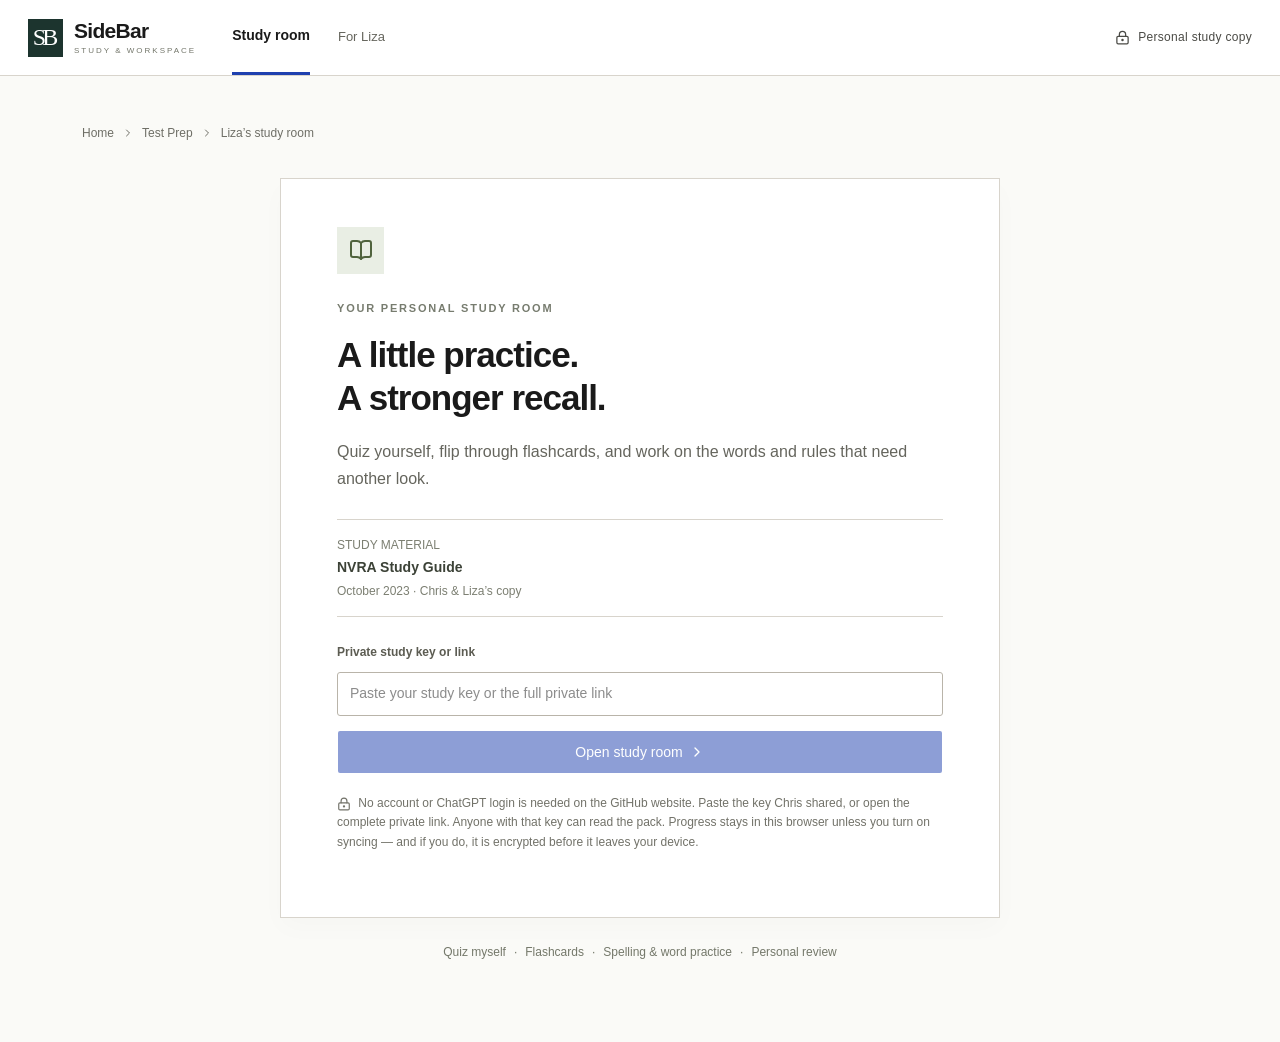
==== commit 031e71b0: "Hotfix: cold load rendered a black screen New bundle assets/index-DtykBA5d.js (540,258 bytes) replac" ====
--- a/index.html
+++ b/index.html
@@ -1,4 +1,4 @@
 <!doctype html>
-<html lang="en"><head><meta charset="UTF-8"><meta name="viewport" content="width=device-width, initial-scale=1.0"><meta name="theme-color" content="#1E40AF"><meta name="robots" content="noindex,nofollow"><meta name="referrer" content="no-referrer"><meta name="description" content="SideBar for Liza: study, source review, practice and an encrypted shared workspace."><title>SideBar · Liza’s Study Workspace</title><link rel="icon" href="data:,">  <script type="module" crossorigin src="./assets/index-Dhl2HgPS.js"></script>
+<html lang="en"><head><meta charset="UTF-8"><meta name="viewport" content="width=device-width, initial-scale=1.0"><meta name="theme-color" content="#1E40AF"><meta name="robots" content="noindex,nofollow"><meta name="referrer" content="no-referrer"><meta name="description" content="SideBar for Liza: study, source review, practice and an encrypted shared workspace."><title>SideBar · Liza’s Study Workspace</title><link rel="icon" href="data:,">  <script type="module" crossorigin src="./assets/index-DtykBA5d.js"></script>
   <link rel="stylesheet" crossorigin href="./assets/index-BXB9-0BC.css">
 </head><body><div id="root"></div></body></html>
